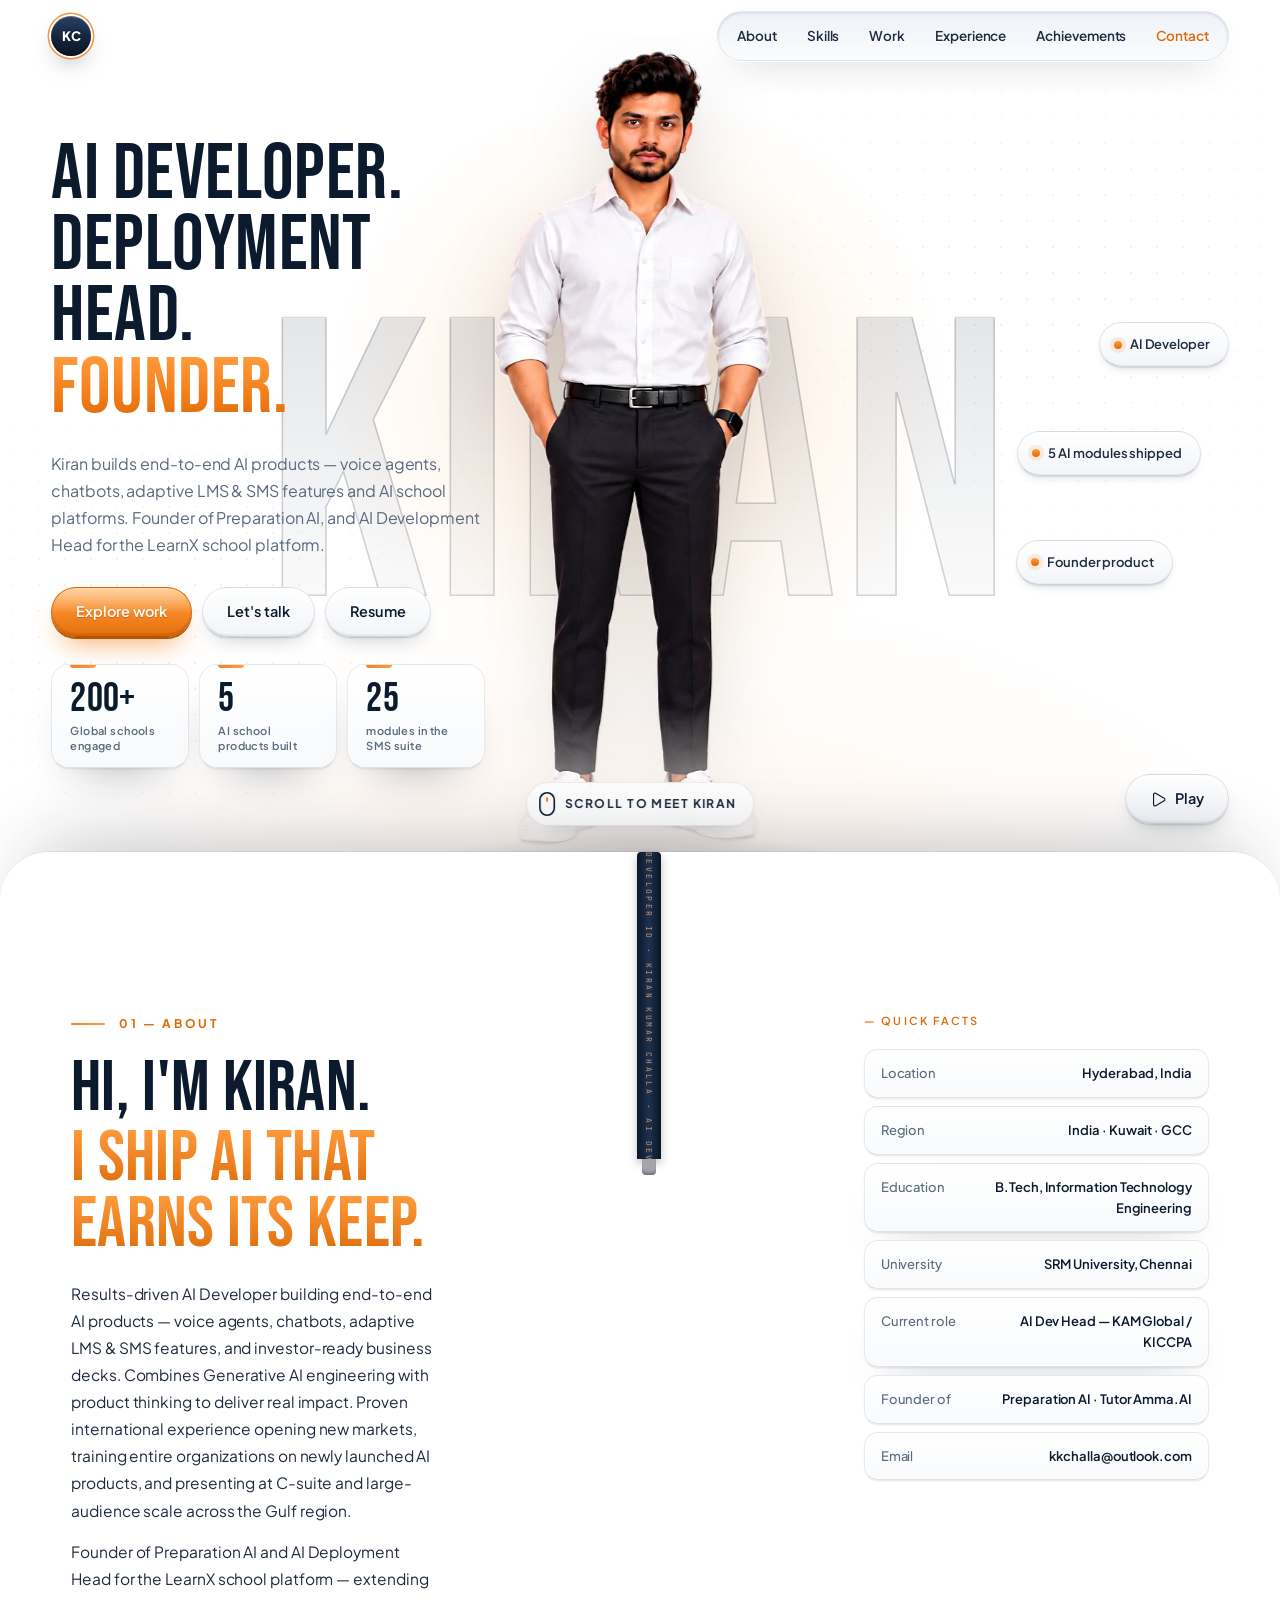
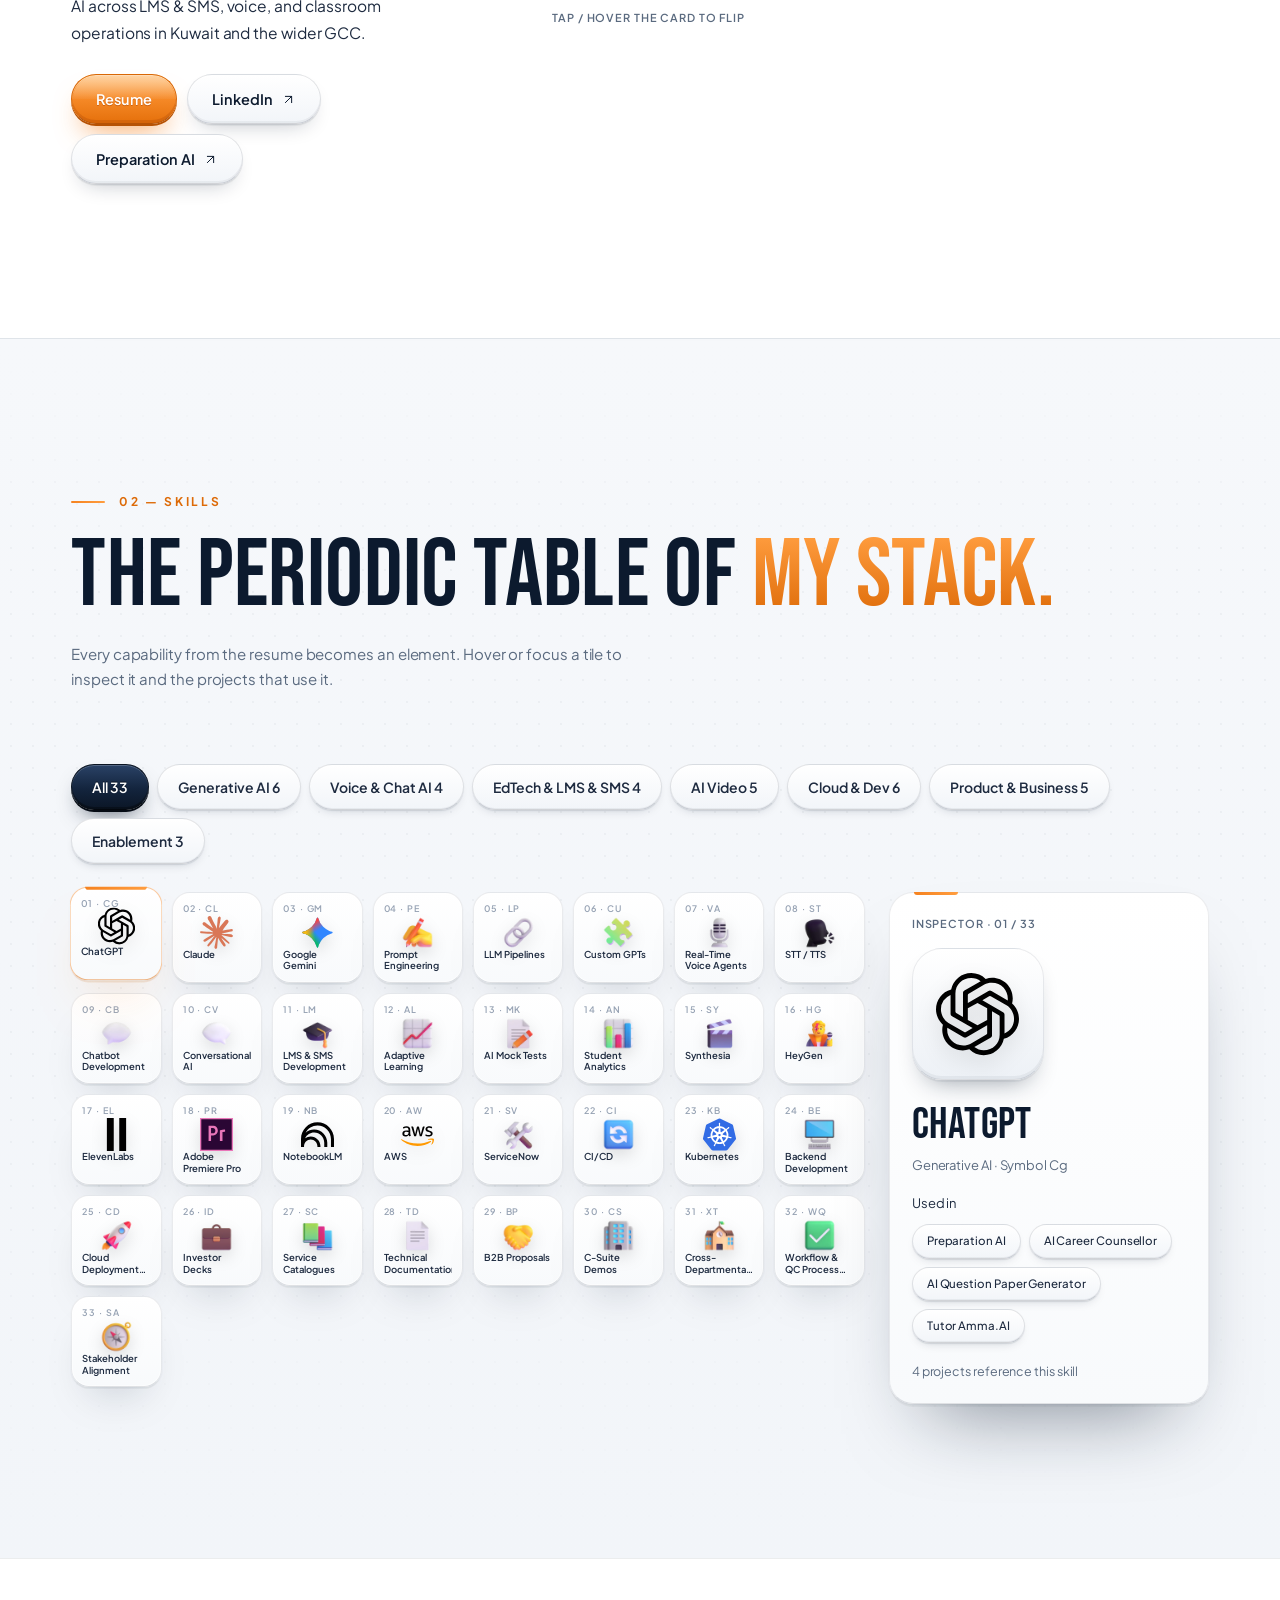
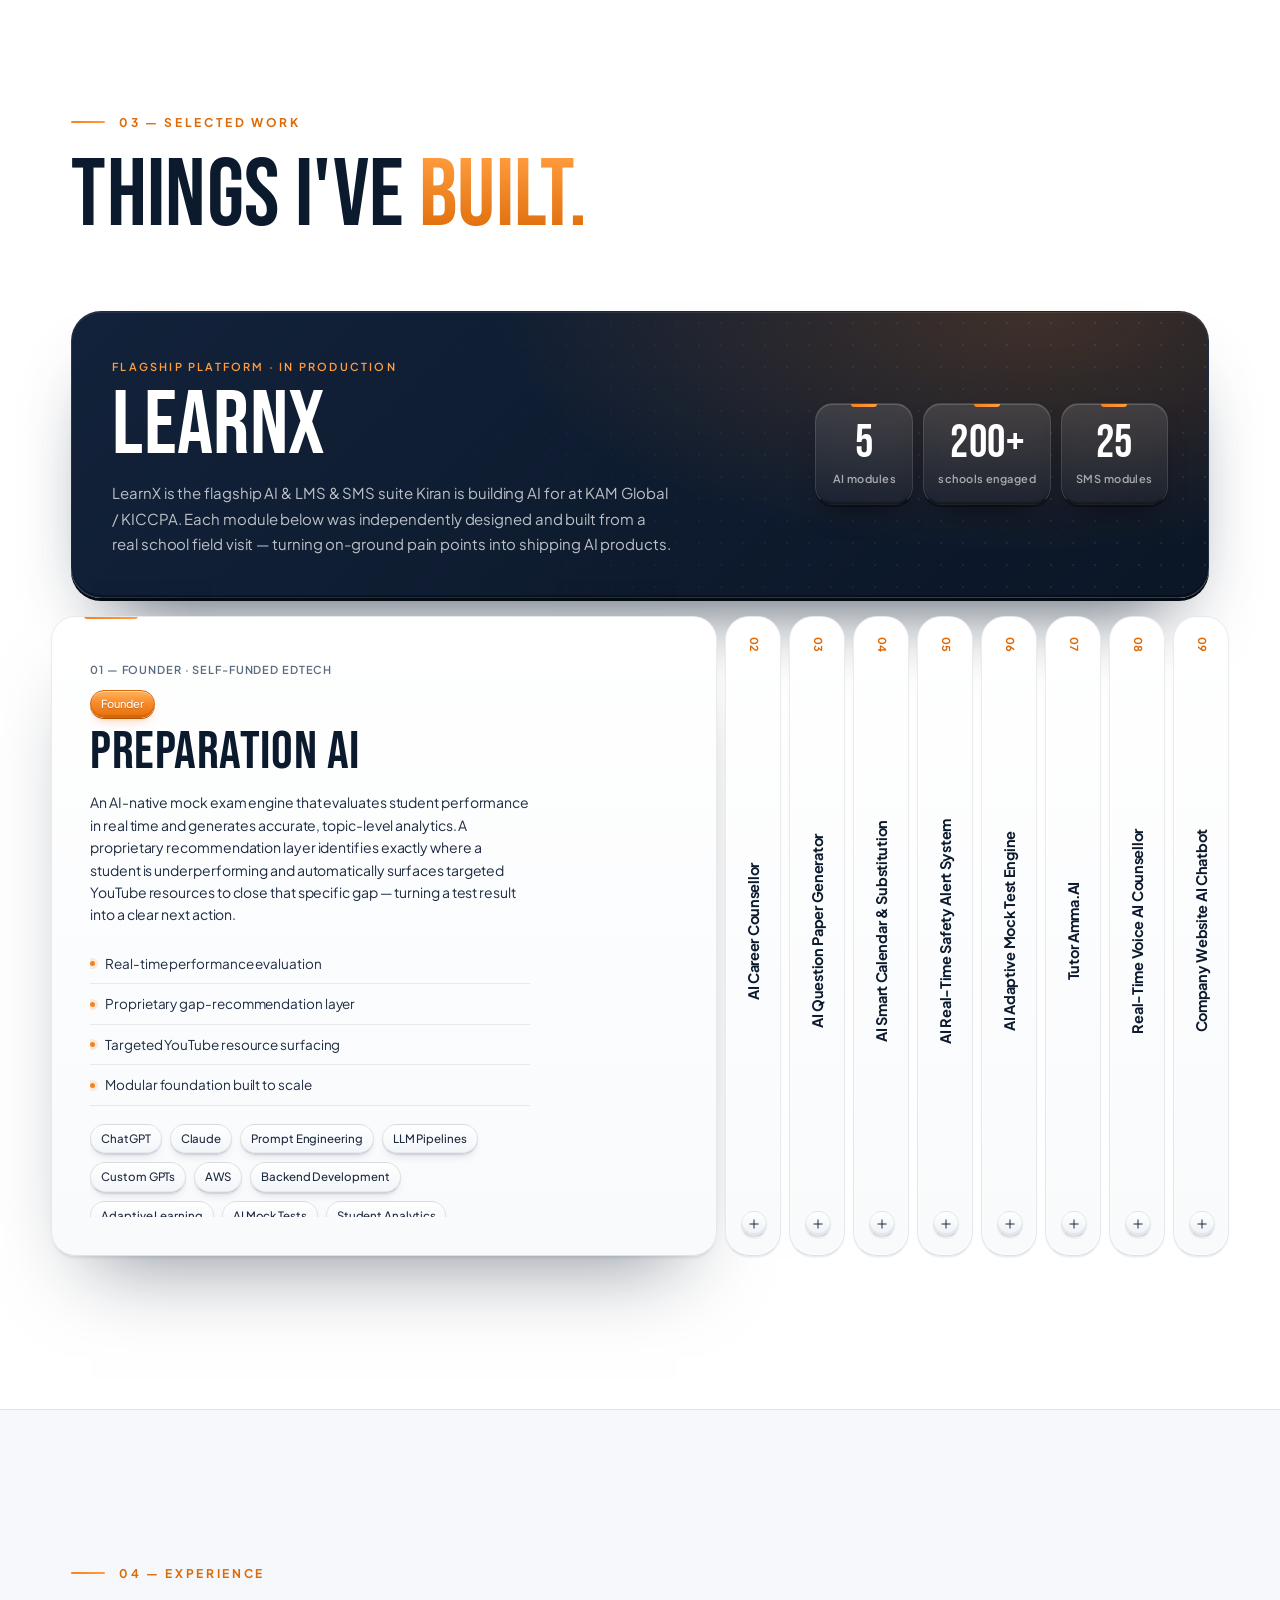
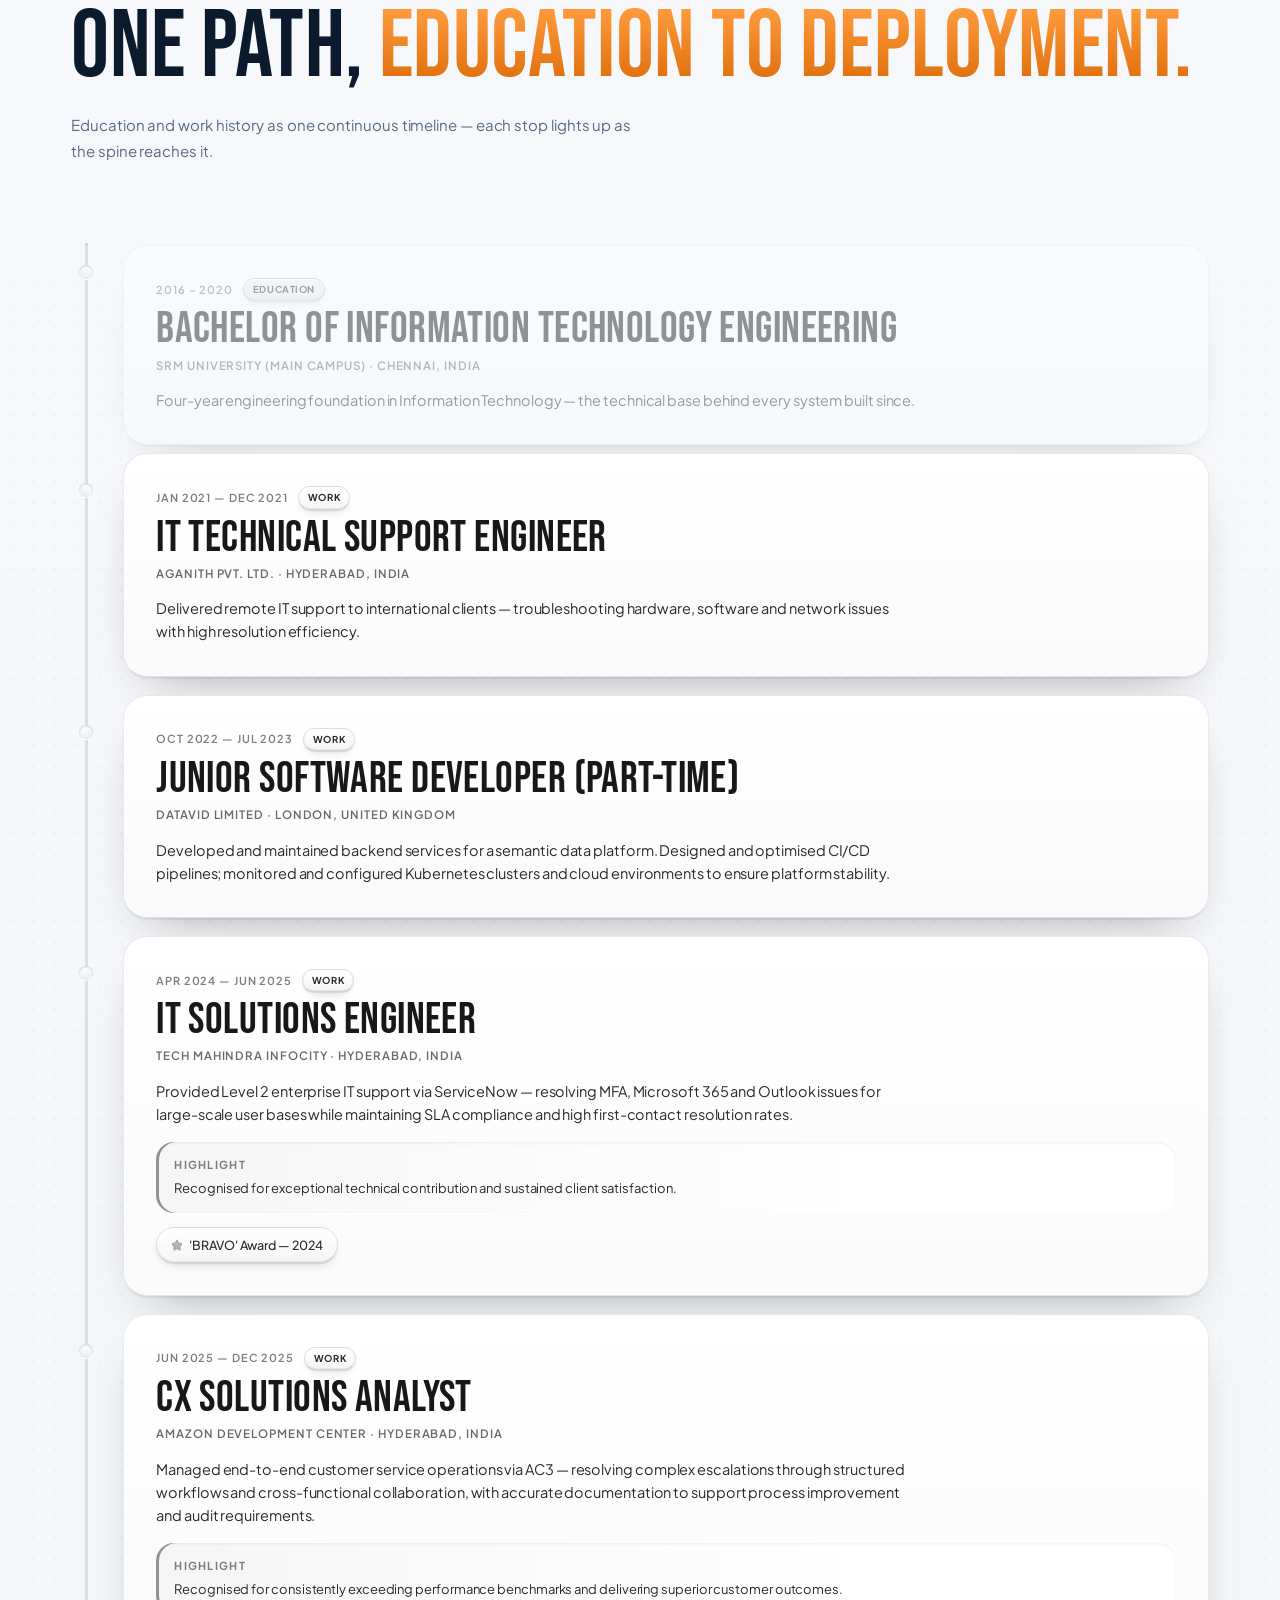
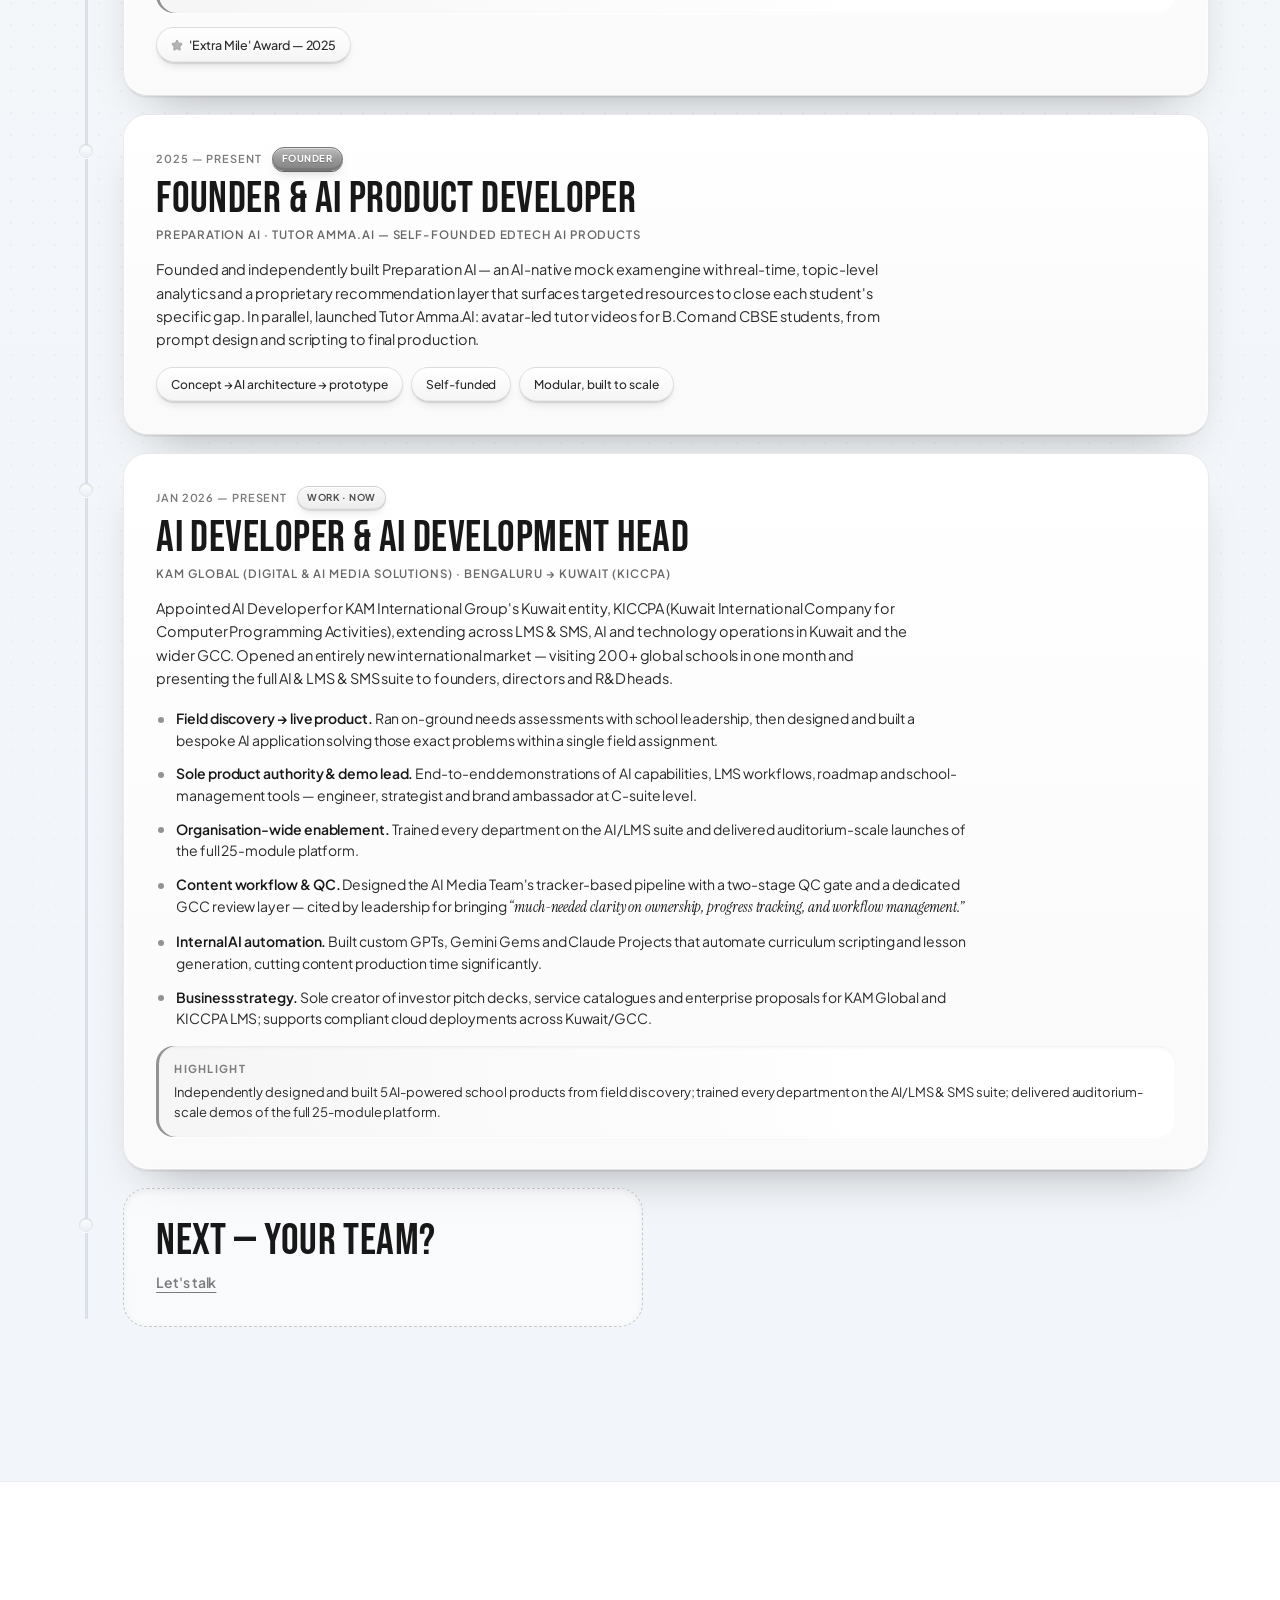
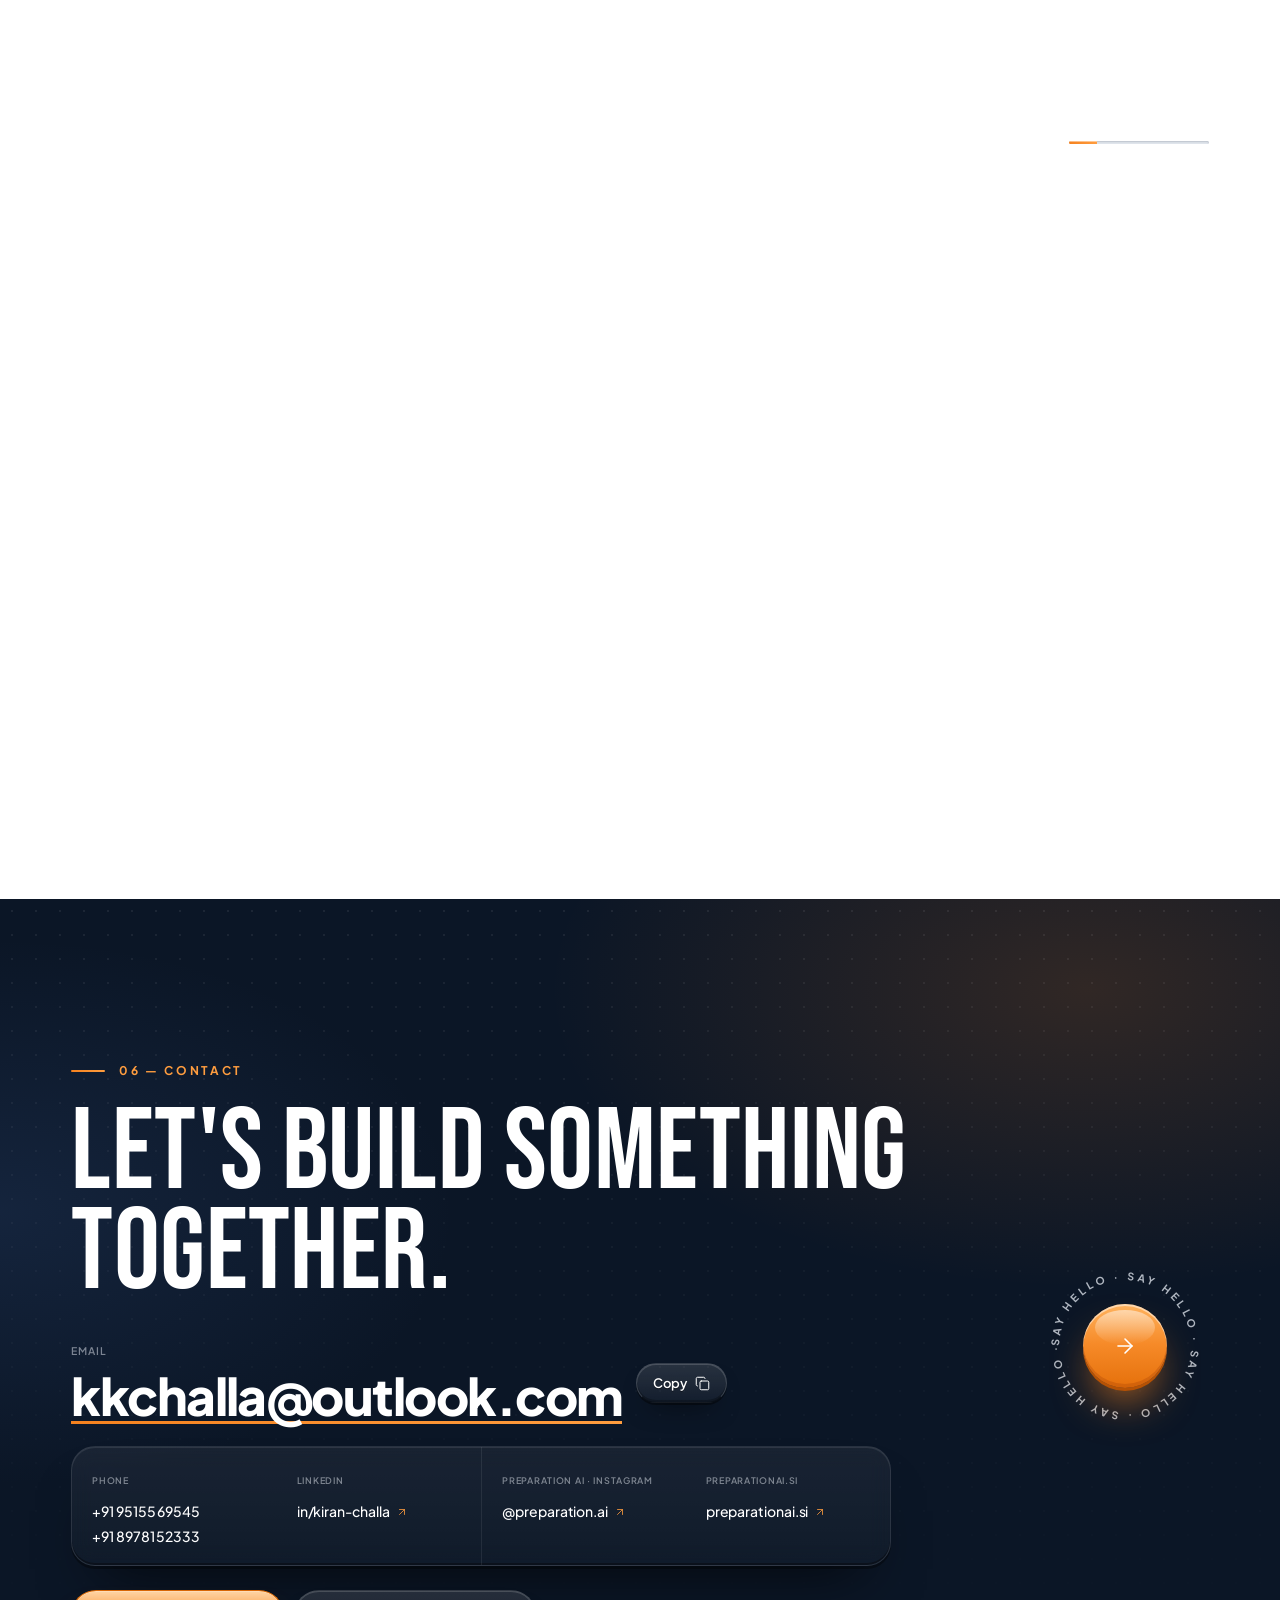
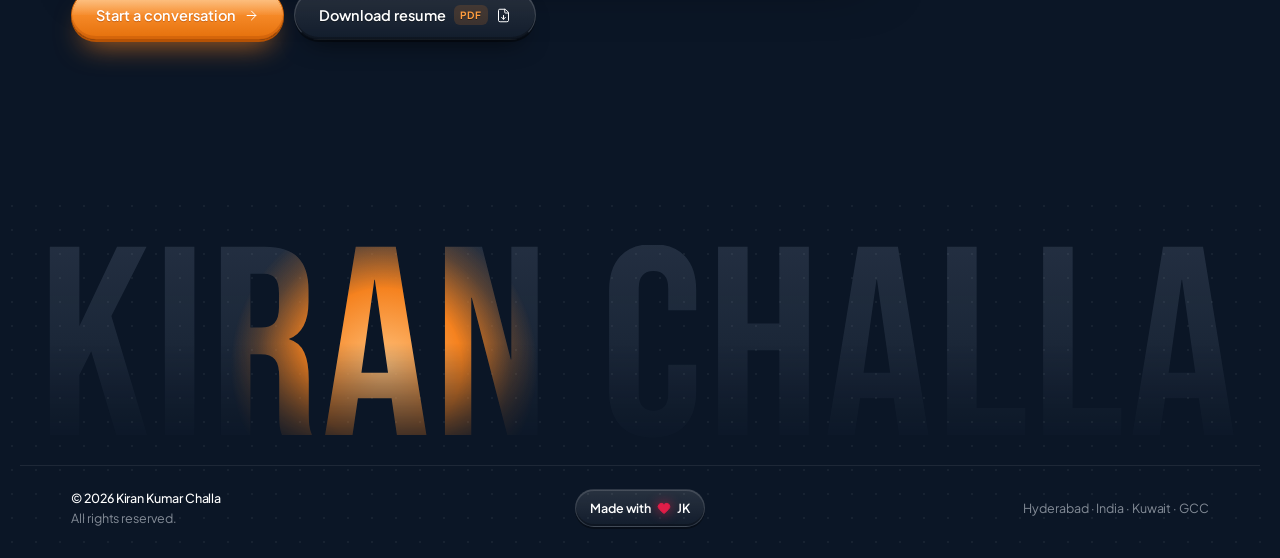
==== html/index.html @ e24cbf90 "Hero polish: headline fit and alignment, spotlight stage, visible wordmark, sharper Kiran - Headline" ====
<!doctype html>
<html lang="en">
<head>
  <meta charset="utf-8">
  <meta name="viewport" content="width=device-width, initial-scale=1, viewport-fit=cover">
  <title>Kiran Kumar Challa — AI Developer · Deployment Head · Founder</title>
  <meta name="description" content="Kiran Kumar Challa builds end-to-end AI products — voice agents, chatbots, adaptive LMS & SMS features and AI school platforms. Founder of Preparation AI and AI Development Head for the LearnX school platform.">
  <meta name="author" content="Kiran Kumar Challa">
  <meta name="theme-color" content="#ffffff">
  <meta name="color-scheme" content="light">

  <meta property="og:type" content="website">
  <meta property="og:site_name" content="Kiran Kumar Challa">
  <meta property="og:title" content="Kiran Kumar Challa — AI Developer · Deployment Head · Founder">
  <meta property="og:description" content="End-to-end AI products for education — LearnX, Preparation AI, Tutor Amma.AI and real-time voice AI.">
  <meta property="og:image" content="assets/img/og-image.jpg">
  <meta property="og:image:width" content="1200">
  <meta property="og:image:height" content="630">
  <meta name="twitter:card" content="summary_large_image">
  <meta name="twitter:title" content="Kiran Kumar Challa — AI Developer · Deployment Head · Founder">
  <meta name="twitter:description" content="End-to-end AI products for education — LearnX, Preparation AI, Tutor Amma.AI and real-time voice AI.">
  <meta name="twitter:image" content="assets/img/og-image.jpg">

  <link rel="icon" href="favicon.svg" type="image/svg+xml">
  <link rel="icon" href="assets/img/icon-192.png" type="image/png" sizes="192x192">
  <link rel="apple-touch-icon" href="assets/img/apple-touch-icon.png">
  <link rel="manifest" href="site.webmanifest">

  <link rel="preconnect" href="https://fonts.googleapis.com">
  <link rel="preconnect" href="https://fonts.gstatic.com" crossorigin>
  <link href="https://fonts.googleapis.com/css2?family=Bebas+Neue&family=Instrument+Serif:ital@0;1&family=Plus+Jakarta+Sans:wght@400;500;600;700;800&family=JetBrains+Mono:wght@400;500&display=swap" rel="stylesheet">
  <link rel="preload" as="image" href="assets/img/intro-start.webp" type="image/webp">
  <link rel="stylesheet" href="assets/css/styles.css?v=877214e526">
  <script>document.documentElement.classList.add("js");setTimeout(function(){if(!window.__kc)document.documentElement.classList.remove("js")},2500)</script>

  <script type="application/ld+json">
  {
    "@context": "https://schema.org",
    "@type": "Person",
    "name": "Kiran Kumar Challa",
    "jobTitle": "AI Developer & AI Development Head",
    "worksFor": { "@type": "Organization", "name": "KAM Global (Digital & AI Media Solutions) / KICCPA" },
    "alumniOf": { "@type": "CollegeOrUniversity", "name": "SRM University, Chennai" },
    "address": { "@type": "PostalAddress", "addressLocality": "Hyderabad", "addressCountry": "IN" },
    "email": "mailto:kkchalla@outlook.com",
    "telephone": "+91 95155 69545",
    "image": "assets/img/kiran-portrait.png",
    "sameAs": [
      "https://www.linkedin.com/in/kiran-challa",
      "https://www.instagram.com/preparation.ai",
      "https://preparationai.si"
    ],
    "knowsAbout": ["Generative AI", "Voice AI", "Conversational AI", "LMS & SMS", "EdTech", "Prompt Engineering", "LLM Pipelines"]
  }
  </script>
</head>
<body>
  <svg xmlns="http://www.w3.org/2000/svg" aria-hidden="true" style="position:absolute;width:0;height:0;overflow:hidden"><!-- Icons: Lucide (ISC License) -->
<symbol id="i-message-square-text" viewBox="0 0 24 24"><path d="M22 17a2 2 0 0 1-2 2H6.828a2 2 0 0 0-1.414.586l-2.202 2.202A.71.71 0 0 1 2 21.286V5a2 2 0 0 1 2-2h16a2 2 0 0 1 2 2z" /><path d="M7 11h10" /><path d="M7 15h6" /><path d="M7 7h8" /></symbol>
<symbol id="i-sparkle" viewBox="0 0 24 24"><path d="M11.017 2.814a1 1 0 0 1 1.966 0l1.051 5.558a2 2 0 0 0 1.594 1.594l5.558 1.051a1 1 0 0 1 0 1.966l-5.558 1.051a2 2 0 0 0-1.594 1.594l-1.051 5.558a1 1 0 0 1-1.966 0l-1.051-5.558a2 2 0 0 0-1.594-1.594l-5.558-1.051a1 1 0 0 1 0-1.966l5.558-1.051a2 2 0 0 0 1.594-1.594z" /></symbol>
<symbol id="i-sparkles" viewBox="0 0 24 24"><path d="M11.017 2.814a1 1 0 0 1 1.966 0l1.051 5.558a2 2 0 0 0 1.594 1.594l5.558 1.051a1 1 0 0 1 0 1.966l-5.558 1.051a2 2 0 0 0-1.594 1.594l-1.051 5.558a1 1 0 0 1-1.966 0l-1.051-5.558a2 2 0 0 0-1.594-1.594l-5.558-1.051a1 1 0 0 1 0-1.966l5.558-1.051a2 2 0 0 0 1.594-1.594z" /><path d="M20 2v4" /><path d="M22 4h-4" /><circle cx="4" cy="20" r="2" /></symbol>
<symbol id="i-square-terminal" viewBox="0 0 24 24"><path d="m7 11 2-2-2-2" /><path d="M11 13h4" /><rect width="18" height="18" x="3" y="3" rx="2" ry="2" /></symbol>
<symbol id="i-workflow" viewBox="0 0 24 24"><rect width="8" height="8" x="3" y="3" rx="2" /><path d="M7 11v4a2 2 0 0 0 2 2h4" /><rect width="8" height="8" x="13" y="13" rx="2" /></symbol>
<symbol id="i-bot" viewBox="0 0 24 24"><path d="M12 8V4H8" /><rect width="16" height="12" x="4" y="8" rx="2" /><path d="M2 14h2" /><path d="M20 14h2" /><path d="M15 13v2" /><path d="M9 13v2" /></symbol>
<symbol id="i-audio-lines" viewBox="0 0 24 24"><path d="M2 10v3" /><path d="M6 6v11" /><path d="M10 3v18" /><path d="M14 8v7" /><path d="M18 5v13" /><path d="M22 10v3" /></symbol>
<symbol id="i-audio-waveform" viewBox="0 0 24 24"><path d="M2 13a2 2 0 0 0 2-2V7a2 2 0 0 1 4 0v13a2 2 0 0 0 4 0V4a2 2 0 0 1 4 0v13a2 2 0 0 0 4 0v-4a2 2 0 0 1 2-2" /></symbol>
<symbol id="i-message-circle" viewBox="0 0 24 24"><path d="M2.992 16.342a2 2 0 0 1 .094 1.167l-1.065 3.29a1 1 0 0 0 1.236 1.168l3.413-.998a2 2 0 0 1 1.099.092 10 10 0 1 0-4.777-4.719" /></symbol>
<symbol id="i-messages-square" viewBox="0 0 24 24"><path d="M16 10a2 2 0 0 1-2 2H6.828a2 2 0 0 0-1.414.586l-2.202 2.202A.71.71 0 0 1 2 14.286V4a2 2 0 0 1 2-2h10a2 2 0 0 1 2 2z" /><path d="M20 9a2 2 0 0 1 2 2v10.286a.71.71 0 0 1-1.212.502l-2.202-2.202A2 2 0 0 0 17.172 19H10a2 2 0 0 1-2-2v-1" /></symbol>
<symbol id="i-graduation-cap" viewBox="0 0 24 24"><path d="M21.42 10.922a1 1 0 0 0-.019-1.838L12.83 5.18a2 2 0 0 0-1.66 0L2.6 9.08a1 1 0 0 0 0 1.832l8.57 3.908a2 2 0 0 0 1.66 0z" /><path d="M22 10v6" /><path d="M6 12.5V16a6 3 0 0 0 12 0v-3.5" /></symbol>
<symbol id="i-trending-up" viewBox="0 0 24 24"><path d="M16 7h6v6" /><path d="m22 7-8.5 8.5-5-5L2 17" /></symbol>
<symbol id="i-clipboard-check" viewBox="0 0 24 24"><rect width="8" height="4" x="8" y="2" rx="1" ry="1" /><path d="M16 4h2a2 2 0 0 1 2 2v14a2 2 0 0 1-2 2H6a2 2 0 0 1-2-2V6a2 2 0 0 1 2-2h2" /><path d="m9 14 2 2 4-4" /></symbol>
<symbol id="i-chart-column" viewBox="0 0 24 24"><path d="M3 3v16a2 2 0 0 0 2 2h16" /><path d="M18 17V9" /><path d="M13 17V5" /><path d="M8 17v-3" /></symbol>
<symbol id="i-clapperboard" viewBox="0 0 24 24"><path d="m12.296 3.464 3.02 3.956" /><path d="M20.2 6 3 11l-.9-2.4c-.3-1.1.3-2.2 1.3-2.5l13.5-4c1.1-.3 2.2.3 2.5 1.3z" /><path d="M3 11h18v8a2 2 0 0 1-2 2H5a2 2 0 0 1-2-2z" /><path d="m6.18 5.276 3.1 3.899" /></symbol>
<symbol id="i-user-round" viewBox="0 0 24 24"><circle cx="12" cy="8" r="5" /><path d="M20 21a8 8 0 0 0-16 0" /></symbol>
<symbol id="i-mic" viewBox="0 0 24 24"><path d="M12 19v3" /><path d="M19 10v2a7 7 0 0 1-14 0v-2" /><rect x="9" y="2" width="6" height="13" rx="3" /></symbol>
<symbol id="i-film" viewBox="0 0 24 24"><rect width="18" height="18" x="3" y="3" rx="2" /><path d="M7 3v18" /><path d="M3 7.5h4" /><path d="M3 12h18" /><path d="M3 16.5h4" /><path d="M17 3v18" /><path d="M17 7.5h4" /><path d="M17 16.5h4" /></symbol>
<symbol id="i-notebook-pen" viewBox="0 0 24 24"><path d="M13.4 2H6a2 2 0 0 0-2 2v16a2 2 0 0 0 2 2h12a2 2 0 0 0 2-2v-7.4" /><path d="M2 6h4" /><path d="M2 10h4" /><path d="M2 14h4" /><path d="M2 18h4" /><path d="M21.378 5.626a1 1 0 1 0-3.004-3.004l-5.01 5.012a2 2 0 0 0-.506.854l-.837 2.87a.5.5 0 0 0 .62.62l2.87-.837a2 2 0 0 0 .854-.506z" /></symbol>
<symbol id="i-cloud" viewBox="0 0 24 24"><path d="M17.5 19H9a7 7 0 1 1 6.71-9h1.79a4.5 4.5 0 1 1 0 9Z" /></symbol>
<symbol id="i-wrench" viewBox="0 0 24 24"><path d="M14.7 6.3a1 1 0 0 0 0 1.4l1.6 1.6a1 1 0 0 0 1.4 0l3.106-3.105c.32-.322.863-.22.983.218a6 6 0 0 1-8.259 7.057l-7.91 7.91a1 1 0 0 1-2.999-3l7.91-7.91a6 6 0 0 1 7.057-8.259c.438.12.54.662.219.984z" /></symbol>
<symbol id="i-refresh-cw" viewBox="0 0 24 24"><path d="M3 12a9 9 0 0 1 9-9 9.75 9.75 0 0 1 6.74 2.74L21 8" /><path d="M21 3v5h-5" /><path d="M21 12a9 9 0 0 1-9 9 9.75 9.75 0 0 1-6.74-2.74L3 16" /><path d="M8 16H3v5" /></symbol>
<symbol id="i-ship-wheel" viewBox="0 0 24 24"><circle cx="12" cy="12" r="8" /><path d="M12 2v7.5" /><path d="m19 5-5.23 5.23" /><path d="M22 12h-7.5" /><path d="m19 19-5.23-5.23" /><path d="M12 14.5V22" /><path d="M10.23 13.77 5 19" /><path d="M9.5 12H2" /><path d="M10.23 10.23 5 5" /><circle cx="12" cy="12" r="2.5" /></symbol>
<symbol id="i-server" viewBox="0 0 24 24"><rect width="20" height="8" x="2" y="2" rx="2" ry="2" /><rect width="20" height="8" x="2" y="14" rx="2" ry="2" /><line x1="6" x2="6.01" y1="6" y2="6" /><line x1="6" x2="6.01" y1="18" y2="18" /></symbol>
<symbol id="i-rocket" viewBox="0 0 24 24"><path d="M12 15v5s3.03-.55 4-2c1.08-1.62 0-5 0-5" /><path d="M4.5 16.5c-1.5 1.26-2 5-2 5s3.74-.5 5-2c.71-.84.7-2.13-.09-2.91a2.18 2.18 0 0 0-2.91-.09" /><path d="M9 12a22 22 0 0 1 2-3.95A12.88 12.88 0 0 1 22 2c0 2.72-.78 7.5-6 11a22.4 22.4 0 0 1-4 2z" /><path d="M9 12H4s.55-3.03 2-4c1.62-1.08 5 .05 5 .05" /></symbol>
<symbol id="i-presentation" viewBox="0 0 24 24"><path d="M2 3h20" /><path d="M21 3v11a2 2 0 0 1-2 2H5a2 2 0 0 1-2-2V3" /><path d="m7 21 5-5 5 5" /></symbol>
<symbol id="i-library" viewBox="0 0 24 24"><path d="m16 6 4 14" /><path d="M12 6v14" /><path d="M8 8v12" /><path d="M4 4v16" /></symbol>
<symbol id="i-file-text" viewBox="0 0 24 24"><path d="M6 22a2 2 0 0 1-2-2V4a2 2 0 0 1 2-2h8a2.4 2.4 0 0 1 1.704.706l3.588 3.588A2.4 2.4 0 0 1 20 8v12a2 2 0 0 1-2 2z" /><path d="M14 2v5a1 1 0 0 0 1 1h5" /><path d="M10 9H8" /><path d="M16 13H8" /><path d="M16 17H8" /></symbol>
<symbol id="i-handshake" viewBox="0 0 24 24"><path d="m11 17 2 2a1 1 0 1 0 3-3" /><path d="m14 14 2.5 2.5a1 1 0 1 0 3-3l-3.88-3.88a3 3 0 0 0-4.24 0l-.88.88a1 1 0 1 1-3-3l2.81-2.81a5.79 5.79 0 0 1 7.06-.87l.47.28a2 2 0 0 0 1.42.25L21 4" /><path d="m21 3 1 11h-2" /><path d="M3 3 2 14l6.5 6.5a1 1 0 1 0 3-3" /><path d="M3 4h8" /></symbol>
<symbol id="i-building-2" viewBox="0 0 24 24"><path d="M10 12h4" /><path d="M10 8h4" /><path d="M14 21v-3a2 2 0 0 0-4 0v3" /><path d="M6 10H4a2 2 0 0 0-2 2v7a2 2 0 0 0 2 2h16a2 2 0 0 0 2-2V9a2 2 0 0 0-2-2h-2" /><path d="M6 21V5a2 2 0 0 1 2-2h8a2 2 0 0 1 2 2v16" /></symbol>
<symbol id="i-users" viewBox="0 0 24 24"><path d="M16 21v-2a4 4 0 0 0-4-4H6a4 4 0 0 0-4 4v2" /><path d="M16 3.128a4 4 0 0 1 0 7.744" /><path d="M22 21v-2a4 4 0 0 0-3-3.87" /><circle cx="9" cy="7" r="4" /></symbol>
<symbol id="i-list-checks" viewBox="0 0 24 24"><path d="M13 5h8" /><path d="M13 12h8" /><path d="M13 19h8" /><path d="m3 17 2 2 4-4" /><path d="m3 7 2 2 4-4" /></symbol>
<symbol id="i-compass" viewBox="0 0 24 24"><circle cx="12" cy="12" r="10" /><path d="m16.24 7.76-1.804 5.411a2 2 0 0 1-1.265 1.265L7.76 16.24l1.804-5.411a2 2 0 0 1 1.265-1.265z" /></symbol>
<symbol id="i-arrow-up-right" viewBox="0 0 24 24"><path d="M7 7h10v10" /><path d="M7 17 17 7" /></symbol>
<symbol id="i-arrow-right" viewBox="0 0 24 24"><path d="M5 12h14" /><path d="m12 5 7 7-7 7" /></symbol>
<symbol id="i-copy" viewBox="0 0 24 24"><rect width="14" height="14" x="8" y="8" rx="2" ry="2" /><path d="M4 16c-1.1 0-2-.9-2-2V4c0-1.1.9-2 2-2h10c1.1 0 2 .9 2 2" /></symbol>
<symbol id="i-check" viewBox="0 0 24 24"><path d="M20 6 9 17l-5-5" /></symbol>
<symbol id="i-volume-2" viewBox="0 0 24 24"><path d="M11 4.702a.705.705 0 0 0-1.203-.498L6.413 7.587A1.4 1.4 0 0 1 5.416 8H3a1 1 0 0 0-1 1v6a1 1 0 0 0 1 1h2.416a1.4 1.4 0 0 1 .997.413l3.383 3.384A.705.705 0 0 0 11 19.298z" /><path d="M16 9a5 5 0 0 1 0 6" /><path d="M19.364 18.364a9 9 0 0 0 0-12.728" /></symbol>
<symbol id="i-volume-x" viewBox="0 0 24 24"><path d="M11 4.702a.7.7 0 0 0-1.203-.498L6.413 7.587A1.4 1.4 0 0 1 5.416 8H3a1 1 0 0 0-1 1v6a1 1 0 0 0 1 1h2.416a1.4 1.4 0 0 1 .997.413l3.383 3.384A.7.7 0 0 0 11 19.298z" /><path d="m16.5 14.5 5-5" /><path d="m16.5 9.5 5 5" /></symbol>
<symbol id="i-rotate-ccw" viewBox="0 0 24 24"><path d="M3 12a9 9 0 1 0 9-9 9.75 9.75 0 0 0-6.74 2.74L3 8" /><path d="M3 3v5h5" /></symbol>
<symbol id="i-plus" viewBox="0 0 24 24"><path d="M5 12h14" /><path d="M12 5v14" /></symbol>
<symbol id="i-star" viewBox="0 0 24 24"><path d="M11.525 2.295a.53.53 0 0 1 .95 0l2.31 4.679a2.123 2.123 0 0 0 1.595 1.16l5.166.756a.53.53 0 0 1 .294.904l-3.736 3.638a2.123 2.123 0 0 0-.611 1.878l.882 5.14a.53.53 0 0 1-.771.56l-4.618-2.428a2.122 2.122 0 0 0-1.973 0L6.396 21.01a.53.53 0 0 1-.77-.56l.881-5.139a2.122 2.122 0 0 0-.611-1.879L2.16 9.795a.53.53 0 0 1 .294-.906l5.165-.755a2.122 2.122 0 0 0 1.597-1.16z" /></symbol>
<symbol id="i-phone" viewBox="0 0 24 24"><path d="M13.832 16.568a1 1 0 0 0 1.213-.303l.355-.465A2 2 0 0 1 17 15h3a2 2 0 0 1 2 2v3a2 2 0 0 1-2 2A18 18 0 0 1 2 4a2 2 0 0 1 2-2h3a2 2 0 0 1 2 2v3a2 2 0 0 1-.8 1.6l-.468.351a1 1 0 0 0-.292 1.233 14 14 0 0 0 6.392 6.384" /></symbol>
<symbol id="i-mail" viewBox="0 0 24 24"><path d="m22 7-8.991 5.727a2 2 0 0 1-2.009 0L2 7" /><rect x="2" y="4" width="20" height="16" rx="2" /></symbol>
<symbol id="i-globe" viewBox="0 0 24 24"><circle cx="12" cy="12" r="10" /><path d="M12 2a14.5 14.5 0 0 0 0 20 14.5 14.5 0 0 0 0-20" /><path d="M2 12h20" /></symbol>
<symbol id="i-map-pin" viewBox="0 0 24 24"><path d="M20 10c0 4.993-5.539 10.193-7.399 11.799a1 1 0 0 1-1.202 0C9.539 20.193 4 14.993 4 10a8 8 0 0 1 16 0" /><circle cx="12" cy="10" r="3" /></symbol>
<symbol id="i-heart" viewBox="0 0 24 24"><path d="M2 9.5a5.5 5.5 0 0 1 9.591-3.676.56.56 0 0 0 .818 0A5.49 5.49 0 0 1 22 9.5c0 2.29-1.5 4-3 5.5l-5.492 5.313a2 2 0 0 1-3 .019L5 15c-1.5-1.5-3-3.2-3-5.5" /></symbol>
<symbol id="i-file-down" viewBox="0 0 24 24"><path d="M6 22a2 2 0 0 1-2-2V4a2 2 0 0 1 2-2h8a2.4 2.4 0 0 1 1.704.706l3.588 3.588A2.4 2.4 0 0 1 20 8v12a2 2 0 0 1-2 2z" /><path d="M14 2v5a1 1 0 0 0 1 1h5" /><path d="M12 18v-6" /><path d="m9 15 3 3 3-3" /></symbol>
<symbol id="i-school" viewBox="0 0 24 24"><path d="M14 21v-3a2 2 0 0 0-4 0v3" /><path d="M18 4.933V21" /><path d="m4 6 7.106-3.79a2 2 0 0 1 1.788 0L20 6" /><path d="m6 11-3.52 2.147a1 1 0 0 0-.48.854V19a2 2 0 0 0 2 2h16a2 2 0 0 0 2-2v-5a1 1 0 0 0-.48-.853L18 11" /><path d="M6 4.933V21" /><circle cx="12" cy="9" r="2" /></symbol>
<symbol id="i-puzzle" viewBox="0 0 24 24"><path d="M15.39 4.39a1 1 0 0 0 1.68-.474 2.5 2.5 0 1 1 3.014 3.015 1 1 0 0 0-.474 1.68l1.683 1.682a2.414 2.414 0 0 1 0 3.414L19.61 15.39a1 1 0 0 1-1.68-.474 2.5 2.5 0 1 0-3.014 3.015 1 1 0 0 1 .474 1.68l-1.683 1.682a2.414 2.414 0 0 1-3.414 0L8.61 19.61a1 1 0 0 0-1.68.474 2.5 2.5 0 1 1-3.014-3.015 1 1 0 0 0 .474-1.68l-1.683-1.682a2.414 2.414 0 0 1 0-3.414L4.39 8.61a1 1 0 0 1 1.68.474 2.5 2.5 0 1 0 3.014-3.015 1 1 0 0 1-.474-1.68l1.683-1.682a2.414 2.414 0 0 1 3.414 0z" /></symbol>
<symbol id="i-cpu" viewBox="0 0 24 24"><path d="M12 20v2" /><path d="M12 2v2" /><path d="M17 20v2" /><path d="M17 2v2" /><path d="M2 12h2" /><path d="M2 17h2" /><path d="M2 7h2" /><path d="M20 12h2" /><path d="M20 17h2" /><path d="M20 7h2" /><path d="M7 20v2" /><path d="M7 2v2" /><rect x="4" y="4" width="16" height="16" rx="2" /><rect x="8" y="8" width="8" height="8" rx="1" /></symbol>
<symbol id="i-book-open" viewBox="0 0 24 24"><path d="M12 5v16" /><path d="M20.001 19A2 2 0 0022 17V5a2 2 0 00-1.999-2L16 3.002A5 5 0 0012 5a5 5 0 00-4-2H4a2 2 0 00-2 2v12a2 2 0 001.999 2H8a5 5 0 014 2 5 5 0 014-2z" /></symbol>
<symbol id="i-trophy" viewBox="0 0 24 24"><path d="M10 14.66V17a1 1 0 0 1-1 1 2 2 0 0 0-2 2v2" /><path d="M14 14.66V17a1 1 0 0 0 1 1 2 2 0 0 1 2 2v2" /><path d="M17.916 10H19.5A2.5 2.5 0 0 0 22 7.5V5a1 1 0 0 0-1-1h-3" /><path d="M4 22h16" /><path d="M6 9a6 6 0 0 0 12 0V3a1 1 0 0 0-1-1H7a1 1 0 0 0-1 1z" /><path d="M6.084 10H4.5A2.5 2.5 0 0 1 2 7.5V5a1 1 0 0 1 1-1h3" /></symbol>
<symbol id="i-x" viewBox="0 0 24 24"><path d="M18 6 6 18" /><path d="m6 6 12 12" /></symbol>
<symbol id="i-menu" viewBox="0 0 24 24"><path d="M4 5h16" /><path d="M4 12h16" /><path d="M4 19h16" /></symbol>
<symbol id="i-play" viewBox="0 0 24 24"><path d="M5 5a2 2 0 0 1 3.008-1.728l11.997 6.998a2 2 0 0 1 .003 3.458l-12 7A2 2 0 0 1 5 19z" /></symbol>
<symbol id="i-pause" viewBox="0 0 24 24"><rect x="14" y="3" width="5" height="18" rx="1" /><rect x="5" y="3" width="5" height="18" rx="1" /></symbol>
<symbol id="i-mouse" viewBox="0 0 24 24"><rect x="5" y="2" width="14" height="20" rx="7" /><path d="M12 6v4" /></symbol>
</svg>
  <a class="skip-link" href="#main">Skip to content</a>
  <div class="ambient" aria-hidden="true"><span></span><span></span><span></span></div>
  <div class="grain" aria-hidden="true"></div>
  <div class="progress" aria-hidden="true"></div>
  <div class="preloader" id="preloader" aria-hidden="true">
    <div class="pl-inner">
      <div class="pl-mark">
        <svg viewBox="0 0 120 120"><circle class="pl-track" cx="60" cy="60" r="54"/><circle class="pl-ring" cx="60" cy="60" r="54"/></svg>
        <span>KC</span>
      </div>
      <div class="pl-name">Kiran Kumar Challa</div>
      <div class="pl-role">AI Developer · Deployment Head · Founder</div>
    </div>
  </div>

  <!-- ============ NAV ============ -->
  <header class="nav" id="nav">
    <a class="brand" href="#top" aria-label="Kiran Kumar Challa — back to top">KC</a>
    <button class="nav-toggle" type="button" aria-label="Open menu" aria-expanded="false" aria-controls="nav-links">
      <svg class="icon"><use href="#i-menu"/></svg>
    </button>
    <nav class="nav-links" id="nav-links" aria-label="Primary">
      <span class="nav-pill" aria-hidden="true"></span>
      <a href="#about">About</a>
      <a href="#skills">Skills</a>
      <a href="#work">Work</a>
      <a href="#experience">Experience</a>
      <a href="#achievements">Achievements</a>
      <a href="#contact">Contact</a>
    </nav>
  </header>

  <main id="main">
    <!-- ============ HERO ============ -->
    <!-- Intro plays on arrival: the copy fades away while Kiran walks forward and talks
         (background removed in real time), then the copy returns. -->
    <div class="hero-pin" id="hero-pin">
      <section class="hero" id="top" aria-label="Introduction">
        <div class="hero-word" aria-hidden="true">KIRAN</div>

        <div class="hero-stage" id="hero-stage">
          <picture class="hero-still hero-still--start">
            <source srcset="assets/img/intro-start.webp" type="image/webp">
            <img src="assets/img/intro-start.png" width="768" height="1168" alt="Kiran Kumar Challa standing, in a white shirt and dark trousers" fetchpriority="high">
          </picture>
          <picture class="hero-still hero-still--end" aria-hidden="true">
            <source srcset="assets/img/kiran-portrait.webp" type="image/webp">
            <img src="assets/img/kiran-portrait.png" width="768" height="1168" alt="" loading="lazy">
          </picture>
          <canvas class="hero-canvas" id="hero-canvas" width="768" height="1168" aria-hidden="true"></canvas>
          <video class="hero-video" id="intro-video" playsinline muted preload="auto" aria-label="Video introduction from Kiran Kumar Challa"></video>
        </div>

        <div class="container hero-grid">
          <div class="hero-copy">
            <h1 class="hero-title split" data-reveal>
              <span>AI Developer.</span>
              <span>Deployment</span>
              <span>Head.</span>
              <span>Founder.</span>
            </h1>
            <p class="hero-text" data-reveal style="--d:.35s">Kiran builds end-to-end AI products — voice agents, chatbots, adaptive LMS &amp; SMS features and AI school platforms. Founder of Preparation AI, and AI Development Head for the LearnX school platform.</p>
            <div class="hero-cta" data-reveal style="--d:.45s">
              <a class="btn btn--dark" href="#work">Explore work</a>
              <a class="btn" href="#contact">Let's talk</a>
              <a class="btn" href="assets/docs/Kiran-Kumar-Challa-Resume.pdf" target="_blank" rel="noopener">Resume</a>
            </div>
            <div class="stats" data-reveal style="--d:.55s">
              <div class="stat"><strong data-count="200" data-suffix="+">200+</strong><span>Global schools engaged</span></div>
              <div class="stat"><strong data-count="5">5</strong><span>AI school products built</span></div>
              <div class="stat"><strong data-count="25">25</strong><span>modules in the SMS suite</span></div>
            </div>
          </div>

          <ul class="hero-tags" aria-label="Highlights">
            <li class="chip">AI Developer</li>
            <li class="chip">5 AI modules shipped</li>
            <li class="chip">Founder product</li>
          </ul>
        </div>

        <div class="scroll-hint" aria-hidden="true"><span class="mouse"><i></i></span><span>Scroll to meet Kiran</span></div>
        <button class="btn btn--ghost skip" type="button" id="skip-intro">Skip intro <svg class="icon i-right"><use href="#i-arrow-right"/></svg></button>
        <button class="btn sound" type="button" id="sound-btn" aria-controls="intro-video">
          <svg class="icon"><use href="#i-volume-2"/></svg><span>Mute</span><i class="sound-progress" aria-hidden="true"></i>
        </button>
      </section>
    </div>

    <!-- ============ ABOUT ============ -->
    <section class="section" id="about" aria-labelledby="about-title">
      <div class="container about-grid">
        <div class="about-copy">
          <span class="eyebrow" data-reveal>01 — About</span>
          <h2 class="about-title split" id="about-title" data-reveal>Hi, I'm Kiran. <em>I ship AI that earns its keep.</em></h2>
          <p data-reveal>Results-driven AI Developer building end-to-end AI products — voice agents, chatbots, adaptive LMS &amp; SMS features, and investor-ready business decks. Combines Generative AI engineering with product thinking to deliver real impact. Proven international experience opening new markets, training entire organizations on newly launched AI products, and presenting at C-suite and large-audience scale across the Gulf region.</p>
          <p data-reveal>Founder of Preparation AI and AI Deployment Head for the LearnX school platform — extending AI across LMS &amp; SMS, voice, and classroom operations in Kuwait and the wider GCC.</p>
          <div class="about-cta" data-reveal>
            <a class="btn btn--dark" href="assets/docs/Kiran-Kumar-Challa-Resume.pdf" target="_blank" rel="noopener">Resume</a>
            <a class="btn" href="https://www.linkedin.com/in/kiran-challa" target="_blank" rel="noopener">LinkedIn <svg class="icon"><use href="#i-arrow-up-right"/></svg></a>
            <a class="btn" href="https://preparationai.si" target="_blank" rel="noopener">Preparation AI <svg class="icon"><use href="#i-arrow-up-right"/></svg></a>
          </div>
        </div>

        <div class="badge-wrap" data-reveal style="--d:.15s">
          <div class="lanyard" aria-hidden="true"><span>DEVELOPER ID · KIRAN KUMAR CHALLA · AI DEVELOPER · ✓ VERIFIED · DEVELOPER ID · KIRAN KUMAR CHALLA · AI DEVELOPER · ✓ VERIFIED ·</span></div>
          <div class="clip" aria-hidden="true"></div>
          <div class="badge" id="badge" role="button" tabindex="0" aria-label="Developer ID card. Press to flip." aria-pressed="false">
            <div class="badge-inner">
              <!-- Front -->
              <div class="badge-face badge-front">
                <div class="badge-strip" aria-hidden="true"><div class="track"><span>DEVELOPER ID · v1.0 · ✓ VERIFIED · KIRAN KUMAR CHALLA · AI DEVELOPER ·</span><span>DEVELOPER ID · v1.0 · ✓ VERIFIED · KIRAN KUMAR CHALLA · AI DEVELOPER ·</span></div></div>
                <div class="badge-body">
                  <div class="badge-photo">
                    <picture>
                      <source srcset="assets/img/kiran-id.webp" type="image/webp">
                      <img src="assets/img/kiran-id.jpg" width="484" height="564" alt="ID photo of Kiran Kumar Challa" loading="lazy" decoding="async">
                    </picture>
                  </div>
                  <div class="badge-name">Kiran Kumar Challa</div>
                  <div class="badge-role">AI Developer · EdTech &amp; LMS &amp; SMS Specialist</div>
                  <dl class="badge-rows">
                    <div><dt>ID No.</dt><dd class="mono">AI-2020-KCC</dd></div>
                    <div><dt>Dept.</dt><dd>AI &amp; LMS &amp; SMS Engineering</dd></div>
                  </dl>
                  <div class="badge-qr"><svg viewBox="0 0 29 29" shape-rendering="crispEdges" aria-hidden="true"><path d="M0 0h1v1h-1zM1 0h1v1h-1zM2 0h1v1h-1zM3 0h1v1h-1zM4 0h1v1h-1zM5 0h1v1h-1zM6 0h1v1h-1zM9 0h1v1h-1zM14 0h1v1h-1zM15 0h1v1h-1zM17 0h1v1h-1zM18 0h1v1h-1zM19 0h1v1h-1zM22 0h1v1h-1zM23 0h1v1h-1zM24 0h1v1h-1zM25 0h1v1h-1zM26 0h1v1h-1zM27 0h1v1h-1zM28 0h1v1h-1zM0 1h1v1h-1zM6 1h1v1h-1zM9 1h1v1h-1zM10 1h1v1h-1zM11 1h1v1h-1zM15 1h1v1h-1zM16 1h1v1h-1zM18 1h1v1h-1zM20 1h1v1h-1zM22 1h1v1h-1zM28 1h1v1h-1zM0 2h1v1h-1zM2 2h1v1h-1zM3 2h1v1h-1zM4 2h1v1h-1zM6 2h1v1h-1zM11 2h1v1h-1zM14 2h1v1h-1zM16 2h1v1h-1zM17 2h1v1h-1zM19 2h1v1h-1zM22 2h1v1h-1zM24 2h1v1h-1zM25 2h1v1h-1zM26 2h1v1h-1zM28 2h1v1h-1zM0 3h1v1h-1zM2 3h1v1h-1zM3 3h1v1h-1zM4 3h1v1h-1zM6 3h1v1h-1zM9 3h1v1h-1zM10 3h1v1h-1zM12 3h1v1h-1zM14 3h1v1h-1zM18 3h1v1h-1zM19 3h1v1h-1zM22 3h1v1h-1zM24 3h1v1h-1zM25 3h1v1h-1zM26 3h1v1h-1zM28 3h1v1h-1zM0 4h1v1h-1zM2 4h1v1h-1zM3 4h1v1h-1zM4 4h1v1h-1zM6 4h1v1h-1zM10 4h1v1h-1zM12 4h1v1h-1zM14 4h1v1h-1zM15 4h1v1h-1zM16 4h1v1h-1zM17 4h1v1h-1zM18 4h1v1h-1zM22 4h1v1h-1zM24 4h1v1h-1zM25 4h1v1h-1zM26 4h1v1h-1zM28 4h1v1h-1zM0 5h1v1h-1zM6 5h1v1h-1zM8 5h1v1h-1zM9 5h1v1h-1zM10 5h1v1h-1zM12 5h1v1h-1zM13 5h1v1h-1zM15 5h1v1h-1zM16 5h1v1h-1zM18 5h1v1h-1zM19 5h1v1h-1zM20 5h1v1h-1zM22 5h1v1h-1zM28 5h1v1h-1zM0 6h1v1h-1zM1 6h1v1h-1zM2 6h1v1h-1zM3 6h1v1h-1zM4 6h1v1h-1zM5 6h1v1h-1zM6 6h1v1h-1zM8 6h1v1h-1zM10 6h1v1h-1zM12 6h1v1h-1zM14 6h1v1h-1zM16 6h1v1h-1zM18 6h1v1h-1zM20 6h1v1h-1zM22 6h1v1h-1zM23 6h1v1h-1zM24 6h1v1h-1zM25 6h1v1h-1zM26 6h1v1h-1zM27 6h1v1h-1zM28 6h1v1h-1zM9 7h1v1h-1zM10 7h1v1h-1zM11 7h1v1h-1zM12 7h1v1h-1zM16 7h1v1h-1zM17 7h1v1h-1zM18 7h1v1h-1zM19 7h1v1h-1zM20 7h1v1h-1zM0 8h1v1h-1zM3 8h1v1h-1zM5 8h1v1h-1zM6 8h1v1h-1zM8 8h1v1h-1zM9 8h1v1h-1zM10 8h1v1h-1zM13 8h1v1h-1zM14 8h1v1h-1zM16 8h1v1h-1zM18 8h1v1h-1zM19 8h1v1h-1zM21 8h1v1h-1zM23 8h1v1h-1zM2 9h1v1h-1zM3 9h1v1h-1zM4 9h1v1h-1zM5 9h1v1h-1zM10 9h1v1h-1zM12 9h1v1h-1zM16 9h1v1h-1zM21 9h1v1h-1zM22 9h1v1h-1zM25 9h1v1h-1zM28 9h1v1h-1zM0 10h1v1h-1zM1 10h1v1h-1zM2 10h1v1h-1zM3 10h1v1h-1zM5 10h1v1h-1zM6 10h1v1h-1zM7 10h1v1h-1zM9 10h1v1h-1zM11 10h1v1h-1zM12 10h1v1h-1zM13 10h1v1h-1zM16 10h1v1h-1zM17 10h1v1h-1zM19 10h1v1h-1zM20 10h1v1h-1zM21 10h1v1h-1zM22 10h1v1h-1zM25 10h1v1h-1zM26 10h1v1h-1zM27 10h1v1h-1zM1 11h1v1h-1zM2 11h1v1h-1zM10 11h1v1h-1zM11 11h1v1h-1zM13 11h1v1h-1zM14 11h1v1h-1zM15 11h1v1h-1zM16 11h1v1h-1zM18 11h1v1h-1zM21 11h1v1h-1zM23 11h1v1h-1zM24 11h1v1h-1zM26 11h1v1h-1zM27 11h1v1h-1zM0 12h1v1h-1zM5 12h1v1h-1zM6 12h1v1h-1zM12 12h1v1h-1zM13 12h1v1h-1zM15 12h1v1h-1zM16 12h1v1h-1zM17 12h1v1h-1zM19 12h1v1h-1zM20 12h1v1h-1zM21 12h1v1h-1zM22 12h1v1h-1zM25 12h1v1h-1zM27 12h1v1h-1zM28 12h1v1h-1zM0 13h1v1h-1zM2 13h1v1h-1zM3 13h1v1h-1zM7 13h1v1h-1zM9 13h1v1h-1zM10 13h1v1h-1zM12 13h1v1h-1zM16 13h1v1h-1zM19 13h1v1h-1zM20 13h1v1h-1zM21 13h1v1h-1zM23 13h1v1h-1zM2 14h1v1h-1zM3 14h1v1h-1zM5 14h1v1h-1zM6 14h1v1h-1zM7 14h1v1h-1zM9 14h1v1h-1zM10 14h1v1h-1zM11 14h1v1h-1zM12 14h1v1h-1zM16 14h1v1h-1zM17 14h1v1h-1zM18 14h1v1h-1zM20 14h1v1h-1zM25 14h1v1h-1zM26 14h1v1h-1zM27 14h1v1h-1zM28 14h1v1h-1zM0 15h1v1h-1zM1 15h1v1h-1zM2 15h1v1h-1zM4 15h1v1h-1zM5 15h1v1h-1zM7 15h1v1h-1zM10 15h1v1h-1zM11 15h1v1h-1zM12 15h1v1h-1zM13 15h1v1h-1zM14 15h1v1h-1zM16 15h1v1h-1zM17 15h1v1h-1zM18 15h1v1h-1zM19 15h1v1h-1zM25 15h1v1h-1zM27 15h1v1h-1zM0 16h1v1h-1zM4 16h1v1h-1zM5 16h1v1h-1zM6 16h1v1h-1zM11 16h1v1h-1zM13 16h1v1h-1zM14 16h1v1h-1zM15 16h1v1h-1zM17 16h1v1h-1zM20 16h1v1h-1zM21 16h1v1h-1zM23 16h1v1h-1zM27 16h1v1h-1zM1 17h1v1h-1zM2 17h1v1h-1zM4 17h1v1h-1zM9 17h1v1h-1zM10 17h1v1h-1zM12 17h1v1h-1zM14 17h1v1h-1zM16 17h1v1h-1zM17 17h1v1h-1zM21 17h1v1h-1zM22 17h1v1h-1zM23 17h1v1h-1zM25 17h1v1h-1zM28 17h1v1h-1zM0 18h1v1h-1zM2 18h1v1h-1zM5 18h1v1h-1zM6 18h1v1h-1zM7 18h1v1h-1zM8 18h1v1h-1zM9 18h1v1h-1zM11 18h1v1h-1zM12 18h1v1h-1zM13 18h1v1h-1zM17 18h1v1h-1zM20 18h1v1h-1zM21 18h1v1h-1zM23 18h1v1h-1zM27 18h1v1h-1zM28 18h1v1h-1zM4 19h1v1h-1zM8 19h1v1h-1zM9 19h1v1h-1zM10 19h1v1h-1zM12 19h1v1h-1zM13 19h1v1h-1zM15 19h1v1h-1zM16 19h1v1h-1zM17 19h1v1h-1zM20 19h1v1h-1zM21 19h1v1h-1zM27 19h1v1h-1zM28 19h1v1h-1zM0 20h1v1h-1zM2 20h1v1h-1zM3 20h1v1h-1zM6 20h1v1h-1zM7 20h1v1h-1zM10 20h1v1h-1zM11 20h1v1h-1zM12 20h1v1h-1zM14 20h1v1h-1zM16 20h1v1h-1zM18 20h1v1h-1zM20 20h1v1h-1zM21 20h1v1h-1zM22 20h1v1h-1zM23 20h1v1h-1zM24 20h1v1h-1zM26 20h1v1h-1zM8 21h1v1h-1zM9 21h1v1h-1zM10 21h1v1h-1zM11 21h1v1h-1zM12 21h1v1h-1zM13 21h1v1h-1zM16 21h1v1h-1zM19 21h1v1h-1zM20 21h1v1h-1zM24 21h1v1h-1zM26 21h1v1h-1zM27 21h1v1h-1zM28 21h1v1h-1zM0 22h1v1h-1zM1 22h1v1h-1zM2 22h1v1h-1zM3 22h1v1h-1zM4 22h1v1h-1zM5 22h1v1h-1zM6 22h1v1h-1zM10 22h1v1h-1zM12 22h1v1h-1zM13 22h1v1h-1zM14 22h1v1h-1zM17 22h1v1h-1zM20 22h1v1h-1zM22 22h1v1h-1zM24 22h1v1h-1zM27 22h1v1h-1zM0 23h1v1h-1zM6 23h1v1h-1zM8 23h1v1h-1zM11 23h1v1h-1zM13 23h1v1h-1zM18 23h1v1h-1zM20 23h1v1h-1zM24 23h1v1h-1zM25 23h1v1h-1zM26 23h1v1h-1zM27 23h1v1h-1zM0 24h1v1h-1zM2 24h1v1h-1zM3 24h1v1h-1zM4 24h1v1h-1zM6 24h1v1h-1zM10 24h1v1h-1zM11 24h1v1h-1zM12 24h1v1h-1zM14 24h1v1h-1zM17 24h1v1h-1zM20 24h1v1h-1zM21 24h1v1h-1zM22 24h1v1h-1zM23 24h1v1h-1zM24 24h1v1h-1zM0 25h1v1h-1zM2 25h1v1h-1zM3 25h1v1h-1zM4 25h1v1h-1zM6 25h1v1h-1zM8 25h1v1h-1zM10 25h1v1h-1zM14 25h1v1h-1zM19 25h1v1h-1zM22 25h1v1h-1zM24 25h1v1h-1zM25 25h1v1h-1zM26 25h1v1h-1zM27 25h1v1h-1zM0 26h1v1h-1zM2 26h1v1h-1zM3 26h1v1h-1zM4 26h1v1h-1zM6 26h1v1h-1zM9 26h1v1h-1zM11 26h1v1h-1zM14 26h1v1h-1zM18 26h1v1h-1zM19 26h1v1h-1zM24 26h1v1h-1zM25 26h1v1h-1zM26 26h1v1h-1zM28 26h1v1h-1zM0 27h1v1h-1zM6 27h1v1h-1zM9 27h1v1h-1zM10 27h1v1h-1zM11 27h1v1h-1zM12 27h1v1h-1zM15 27h1v1h-1zM17 27h1v1h-1zM18 27h1v1h-1zM19 27h1v1h-1zM20 27h1v1h-1zM21 27h1v1h-1zM22 27h1v1h-1zM24 27h1v1h-1zM27 27h1v1h-1zM0 28h1v1h-1zM1 28h1v1h-1zM2 28h1v1h-1zM3 28h1v1h-1zM4 28h1v1h-1zM5 28h1v1h-1zM6 28h1v1h-1zM8 28h1v1h-1zM9 28h1v1h-1zM10 28h1v1h-1zM11 28h1v1h-1zM13 28h1v1h-1zM15 28h1v1h-1zM17 28h1v1h-1zM20 28h1v1h-1zM21 28h1v1h-1zM22 28h1v1h-1zM23 28h1v1h-1zM24 28h1v1h-1zM27 28h1v1h-1z"/></svg><small>SCAN · LINKEDIN</small></div>
                </div>
              </div>
              <!-- Back -->
              <div class="badge-face badge-back">
                <div class="badge-strip" aria-hidden="true"><div class="track"><span>✓ VERIFIED · KIRAN KUMAR CHALLA · AI DEVELOPER · DEVELOPER ID ·</span><span>✓ VERIFIED · KIRAN KUMAR CHALLA · AI DEVELOPER · DEVELOPER ID ·</span></div></div>
                <div class="badge-body">
                  <div class="back-head"><h4>What I am</h4><span class="verified"><svg class="icon"><use href="#i-check"/></svg>VERIFIED</span></div>
                  <dl class="back-list">
                    <div><dt>Degree</dt><dd>B.Tech, Information Technology Engineering</dd></div>
                    <div><dt>Field work</dt><dd>200+ global schools · 25-module LMS &amp; SMS demos</dd></div>
                    <div><dt>Shipped</dt><dd>LearnX (5 AI modules) · Preparation AI · Tutor Amma.AI</dd></div>
                    <div><dt>Honours</dt><dd>Extra Mile (Amazon) · BRAVO (Tech Mahindra)</dd></div>
                  </dl>
                  <div class="back-foot">
                    <div><span class="signature">Kiran</span><small>If found, say hello<br>kkchalla@outlook.com</small></div>
                    <div class="badge-qr" style="margin:0;padding:0"><svg viewBox="0 0 29 29" shape-rendering="crispEdges" aria-hidden="true"><path d="M0 0h1v1h-1zM1 0h1v1h-1zM2 0h1v1h-1zM3 0h1v1h-1zM4 0h1v1h-1zM5 0h1v1h-1zM6 0h1v1h-1zM9 0h1v1h-1zM14 0h1v1h-1zM15 0h1v1h-1zM17 0h1v1h-1zM18 0h1v1h-1zM19 0h1v1h-1zM22 0h1v1h-1zM23 0h1v1h-1zM24 0h1v1h-1zM25 0h1v1h-1zM26 0h1v1h-1zM27 0h1v1h-1zM28 0h1v1h-1zM0 1h1v1h-1zM6 1h1v1h-1zM9 1h1v1h-1zM10 1h1v1h-1zM11 1h1v1h-1zM15 1h1v1h-1zM16 1h1v1h-1zM18 1h1v1h-1zM20 1h1v1h-1zM22 1h1v1h-1zM28 1h1v1h-1zM0 2h1v1h-1zM2 2h1v1h-1zM3 2h1v1h-1zM4 2h1v1h-1zM6 2h1v1h-1zM11 2h1v1h-1zM14 2h1v1h-1zM16 2h1v1h-1zM17 2h1v1h-1zM19 2h1v1h-1zM22 2h1v1h-1zM24 2h1v1h-1zM25 2h1v1h-1zM26 2h1v1h-1zM28 2h1v1h-1zM0 3h1v1h-1zM2 3h1v1h-1zM3 3h1v1h-1zM4 3h1v1h-1zM6 3h1v1h-1zM9 3h1v1h-1zM10 3h1v1h-1zM12 3h1v1h-1zM14 3h1v1h-1zM18 3h1v1h-1zM19 3h1v1h-1zM22 3h1v1h-1zM24 3h1v1h-1zM25 3h1v1h-1zM26 3h1v1h-1zM28 3h1v1h-1zM0 4h1v1h-1zM2 4h1v1h-1zM3 4h1v1h-1zM4 4h1v1h-1zM6 4h1v1h-1zM10 4h1v1h-1zM12 4h1v1h-1zM14 4h1v1h-1zM15 4h1v1h-1zM16 4h1v1h-1zM17 4h1v1h-1zM18 4h1v1h-1zM22 4h1v1h-1zM24 4h1v1h-1zM25 4h1v1h-1zM26 4h1v1h-1zM28 4h1v1h-1zM0 5h1v1h-1zM6 5h1v1h-1zM8 5h1v1h-1zM9 5h1v1h-1zM10 5h1v1h-1zM12 5h1v1h-1zM13 5h1v1h-1zM15 5h1v1h-1zM16 5h1v1h-1zM18 5h1v1h-1zM19 5h1v1h-1zM20 5h1v1h-1zM22 5h1v1h-1zM28 5h1v1h-1zM0 6h1v1h-1zM1 6h1v1h-1zM2 6h1v1h-1zM3 6h1v1h-1zM4 6h1v1h-1zM5 6h1v1h-1zM6 6h1v1h-1zM8 6h1v1h-1zM10 6h1v1h-1zM12 6h1v1h-1zM14 6h1v1h-1zM16 6h1v1h-1zM18 6h1v1h-1zM20 6h1v1h-1zM22 6h1v1h-1zM23 6h1v1h-1zM24 6h1v1h-1zM25 6h1v1h-1zM26 6h1v1h-1zM27 6h1v1h-1zM28 6h1v1h-1zM9 7h1v1h-1zM10 7h1v1h-1zM11 7h1v1h-1zM12 7h1v1h-1zM16 7h1v1h-1zM17 7h1v1h-1zM18 7h1v1h-1zM19 7h1v1h-1zM20 7h1v1h-1zM0 8h1v1h-1zM3 8h1v1h-1zM5 8h1v1h-1zM6 8h1v1h-1zM8 8h1v1h-1zM9 8h1v1h-1zM10 8h1v1h-1zM13 8h1v1h-1zM14 8h1v1h-1zM16 8h1v1h-1zM18 8h1v1h-1zM19 8h1v1h-1zM21 8h1v1h-1zM23 8h1v1h-1zM2 9h1v1h-1zM3 9h1v1h-1zM4 9h1v1h-1zM5 9h1v1h-1zM10 9h1v1h-1zM12 9h1v1h-1zM16 9h1v1h-1zM21 9h1v1h-1zM22 9h1v1h-1zM25 9h1v1h-1zM28 9h1v1h-1zM0 10h1v1h-1zM1 10h1v1h-1zM2 10h1v1h-1zM3 10h1v1h-1zM5 10h1v1h-1zM6 10h1v1h-1zM7 10h1v1h-1zM9 10h1v1h-1zM11 10h1v1h-1zM12 10h1v1h-1zM13 10h1v1h-1zM16 10h1v1h-1zM17 10h1v1h-1zM19 10h1v1h-1zM20 10h1v1h-1zM21 10h1v1h-1zM22 10h1v1h-1zM25 10h1v1h-1zM26 10h1v1h-1zM27 10h1v1h-1zM1 11h1v1h-1zM2 11h1v1h-1zM10 11h1v1h-1zM11 11h1v1h-1zM13 11h1v1h-1zM14 11h1v1h-1zM15 11h1v1h-1zM16 11h1v1h-1zM18 11h1v1h-1zM21 11h1v1h-1zM23 11h1v1h-1zM24 11h1v1h-1zM26 11h1v1h-1zM27 11h1v1h-1zM0 12h1v1h-1zM5 12h1v1h-1zM6 12h1v1h-1zM12 12h1v1h-1zM13 12h1v1h-1zM15 12h1v1h-1zM16 12h1v1h-1zM17 12h1v1h-1zM19 12h1v1h-1zM20 12h1v1h-1zM21 12h1v1h-1zM22 12h1v1h-1zM25 12h1v1h-1zM27 12h1v1h-1zM28 12h1v1h-1zM0 13h1v1h-1zM2 13h1v1h-1zM3 13h1v1h-1zM7 13h1v1h-1zM9 13h1v1h-1zM10 13h1v1h-1zM12 13h1v1h-1zM16 13h1v1h-1zM19 13h1v1h-1zM20 13h1v1h-1zM21 13h1v1h-1zM23 13h1v1h-1zM2 14h1v1h-1zM3 14h1v1h-1zM5 14h1v1h-1zM6 14h1v1h-1zM7 14h1v1h-1zM9 14h1v1h-1zM10 14h1v1h-1zM11 14h1v1h-1zM12 14h1v1h-1zM16 14h1v1h-1zM17 14h1v1h-1zM18 14h1v1h-1zM20 14h1v1h-1zM25 14h1v1h-1zM26 14h1v1h-1zM27 14h1v1h-1zM28 14h1v1h-1zM0 15h1v1h-1zM1 15h1v1h-1zM2 15h1v1h-1zM4 15h1v1h-1zM5 15h1v1h-1zM7 15h1v1h-1zM10 15h1v1h-1zM11 15h1v1h-1zM12 15h1v1h-1zM13 15h1v1h-1zM14 15h1v1h-1zM16 15h1v1h-1zM17 15h1v1h-1zM18 15h1v1h-1zM19 15h1v1h-1zM25 15h1v1h-1zM27 15h1v1h-1zM0 16h1v1h-1zM4 16h1v1h-1zM5 16h1v1h-1zM6 16h1v1h-1zM11 16h1v1h-1zM13 16h1v1h-1zM14 16h1v1h-1zM15 16h1v1h-1zM17 16h1v1h-1zM20 16h1v1h-1zM21 16h1v1h-1zM23 16h1v1h-1zM27 16h1v1h-1zM1 17h1v1h-1zM2 17h1v1h-1zM4 17h1v1h-1zM9 17h1v1h-1zM10 17h1v1h-1zM12 17h1v1h-1zM14 17h1v1h-1zM16 17h1v1h-1zM17 17h1v1h-1zM21 17h1v1h-1zM22 17h1v1h-1zM23 17h1v1h-1zM25 17h1v1h-1zM28 17h1v1h-1zM0 18h1v1h-1zM2 18h1v1h-1zM5 18h1v1h-1zM6 18h1v1h-1zM7 18h1v1h-1zM8 18h1v1h-1zM9 18h1v1h-1zM11 18h1v1h-1zM12 18h1v1h-1zM13 18h1v1h-1zM17 18h1v1h-1zM20 18h1v1h-1zM21 18h1v1h-1zM23 18h1v1h-1zM27 18h1v1h-1zM28 18h1v1h-1zM4 19h1v1h-1zM8 19h1v1h-1zM9 19h1v1h-1zM10 19h1v1h-1zM12 19h1v1h-1zM13 19h1v1h-1zM15 19h1v1h-1zM16 19h1v1h-1zM17 19h1v1h-1zM20 19h1v1h-1zM21 19h1v1h-1zM27 19h1v1h-1zM28 19h1v1h-1zM0 20h1v1h-1zM2 20h1v1h-1zM3 20h1v1h-1zM6 20h1v1h-1zM7 20h1v1h-1zM10 20h1v1h-1zM11 20h1v1h-1zM12 20h1v1h-1zM14 20h1v1h-1zM16 20h1v1h-1zM18 20h1v1h-1zM20 20h1v1h-1zM21 20h1v1h-1zM22 20h1v1h-1zM23 20h1v1h-1zM24 20h1v1h-1zM26 20h1v1h-1zM8 21h1v1h-1zM9 21h1v1h-1zM10 21h1v1h-1zM11 21h1v1h-1zM12 21h1v1h-1zM13 21h1v1h-1zM16 21h1v1h-1zM19 21h1v1h-1zM20 21h1v1h-1zM24 21h1v1h-1zM26 21h1v1h-1zM27 21h1v1h-1zM28 21h1v1h-1zM0 22h1v1h-1zM1 22h1v1h-1zM2 22h1v1h-1zM3 22h1v1h-1zM4 22h1v1h-1zM5 22h1v1h-1zM6 22h1v1h-1zM10 22h1v1h-1zM12 22h1v1h-1zM13 22h1v1h-1zM14 22h1v1h-1zM17 22h1v1h-1zM20 22h1v1h-1zM22 22h1v1h-1zM24 22h1v1h-1zM27 22h1v1h-1zM0 23h1v1h-1zM6 23h1v1h-1zM8 23h1v1h-1zM11 23h1v1h-1zM13 23h1v1h-1zM18 23h1v1h-1zM20 23h1v1h-1zM24 23h1v1h-1zM25 23h1v1h-1zM26 23h1v1h-1zM27 23h1v1h-1zM0 24h1v1h-1zM2 24h1v1h-1zM3 24h1v1h-1zM4 24h1v1h-1zM6 24h1v1h-1zM10 24h1v1h-1zM11 24h1v1h-1zM12 24h1v1h-1zM14 24h1v1h-1zM17 24h1v1h-1zM20 24h1v1h-1zM21 24h1v1h-1zM22 24h1v1h-1zM23 24h1v1h-1zM24 24h1v1h-1zM0 25h1v1h-1zM2 25h1v1h-1zM3 25h1v1h-1zM4 25h1v1h-1zM6 25h1v1h-1zM8 25h1v1h-1zM10 25h1v1h-1zM14 25h1v1h-1zM19 25h1v1h-1zM22 25h1v1h-1zM24 25h1v1h-1zM25 25h1v1h-1zM26 25h1v1h-1zM27 25h1v1h-1zM0 26h1v1h-1zM2 26h1v1h-1zM3 26h1v1h-1zM4 26h1v1h-1zM6 26h1v1h-1zM9 26h1v1h-1zM11 26h1v1h-1zM14 26h1v1h-1zM18 26h1v1h-1zM19 26h1v1h-1zM24 26h1v1h-1zM25 26h1v1h-1zM26 26h1v1h-1zM28 26h1v1h-1zM0 27h1v1h-1zM6 27h1v1h-1zM9 27h1v1h-1zM10 27h1v1h-1zM11 27h1v1h-1zM12 27h1v1h-1zM15 27h1v1h-1zM17 27h1v1h-1zM18 27h1v1h-1zM19 27h1v1h-1zM20 27h1v1h-1zM21 27h1v1h-1zM22 27h1v1h-1zM24 27h1v1h-1zM27 27h1v1h-1zM0 28h1v1h-1zM1 28h1v1h-1zM2 28h1v1h-1zM3 28h1v1h-1zM4 28h1v1h-1zM5 28h1v1h-1zM6 28h1v1h-1zM8 28h1v1h-1zM9 28h1v1h-1zM10 28h1v1h-1zM11 28h1v1h-1zM13 28h1v1h-1zM15 28h1v1h-1zM17 28h1v1h-1zM20 28h1v1h-1zM21 28h1v1h-1zM22 28h1v1h-1zM23 28h1v1h-1zM24 28h1v1h-1zM27 28h1v1h-1z"/></svg><small>SCAN · LINKEDIN</small></div>
                  </div>
                </div>
              </div>
            </div>
          </div>
          <p class="badge-hint">Tap / hover the card to flip</p>
        </div>

        <div data-reveal style="--d:.25s">
          <span class="facts-label">— Quick facts</span>
          <dl class="facts">
            <div class="fact"><dt>Location</dt><dd>Hyderabad, India</dd></div>
            <div class="fact"><dt>Region</dt><dd>India · Kuwait · GCC</dd></div>
            <div class="fact"><dt>Education</dt><dd>B.Tech, Information Technology Engineering</dd></div>
            <div class="fact"><dt>University</dt><dd>SRM University, Chennai</dd></div>
            <div class="fact"><dt>Current role</dt><dd>AI Dev Head — KAM Global / KICCPA</dd></div>
            <div class="fact"><dt>Founder of</dt><dd>Preparation AI · Tutor Amma.AI</dd></div>
            <div class="fact"><dt>Email</dt><dd><a href="mailto:kkchalla@outlook.com">kkchalla@outlook.com</a></dd></div>
          </dl>
        </div>
      </div>
    </section>

    <!-- ============ SKILLS ============ -->
    <section class="section" id="skills" aria-labelledby="skills-title">
      <div class="container">
        <div class="section-head">
          <span class="eyebrow" data-reveal>02 — Skills</span>
          <h2 class="display split" id="skills-title" data-reveal>The periodic table of <em>my stack.</em></h2>
          <p class="lede" data-reveal>Every capability from the resume becomes an element. Hover or focus a tile to inspect it and the projects that use it.</p>
        </div>

        <div class="filters" role="toolbar" aria-label="Filter skills by category" data-reveal>
          <button class="filter is-active" type="button" data-filter="all" aria-pressed="true">All 33</button>
          <button class="filter" type="button" data-filter="gen" aria-pressed="false">Generative AI 6</button>
          <button class="filter" type="button" data-filter="voice" aria-pressed="false">Voice &amp; Chat AI 4</button>
          <button class="filter" type="button" data-filter="edtech" aria-pressed="false">EdTech &amp; LMS &amp; SMS 4</button>
          <button class="filter" type="button" data-filter="video" aria-pressed="false">AI Video 5</button>
          <button class="filter" type="button" data-filter="cloud" aria-pressed="false">Cloud &amp; Dev 6</button>
          <button class="filter" type="button" data-filter="biz" aria-pressed="false">Product &amp; Business 5</button>
          <button class="filter" type="button" data-filter="enable" aria-pressed="false">Enablement 3</button>
        </div>

        <div class="periodic">
          <div class="elements" id="elements" data-reveal>
            <button class="el is-selected" type="button" data-i="1" data-name="ChatGPT" data-sym="Cg" data-cat="gen" data-catname="Generative AI" data-img="assets/img/brand/openai.svg" aria-label="ChatGPT — Generative AI"><span class="el-top">01 · Cg</span><img class="el-img" src="assets/img/brand/openai.svg" alt="" width="56" height="56" loading="lazy" decoding="async"><span class="el-name">ChatGPT</span></button>
            <button class="el" type="button" data-i="2" data-name="Claude" data-sym="Cl" data-cat="gen" data-catname="Generative AI" data-img="assets/img/brand/claude.svg" aria-label="Claude — Generative AI"><span class="el-top">02 · Cl</span><img class="el-img" src="assets/img/brand/claude.svg" alt="" width="56" height="56" loading="lazy" decoding="async"><span class="el-name">Claude</span></button>
            <button class="el" type="button" data-i="3" data-name="Google Gemini" data-sym="Gm" data-cat="gen" data-catname="Generative AI" data-img="assets/img/brand/gemini.svg" aria-label="Google Gemini — Generative AI"><span class="el-top">03 · Gm</span><img class="el-img" src="assets/img/brand/gemini.svg" alt="" width="56" height="56" loading="lazy" decoding="async"><span class="el-name">Google Gemini</span></button>
            <button class="el" type="button" data-i="4" data-name="Prompt Engineering" data-sym="Pe" data-cat="gen" data-catname="Generative AI" data-img="assets/img/emoji/writing.webp" aria-label="Prompt Engineering — Generative AI"><span class="el-top">04 · Pe</span><img class="el-img" src="assets/img/emoji/writing.webp" alt="" width="56" height="56" loading="lazy" decoding="async"><span class="el-name">Prompt Engineering</span></button>
            <button class="el" type="button" data-i="5" data-name="LLM Pipelines" data-sym="Lp" data-cat="gen" data-catname="Generative AI" data-img="assets/img/emoji/link.webp" aria-label="LLM Pipelines — Generative AI"><span class="el-top">05 · Lp</span><img class="el-img" src="assets/img/emoji/link.webp" alt="" width="56" height="56" loading="lazy" decoding="async"><span class="el-name">LLM Pipelines</span></button>
            <button class="el" type="button" data-i="6" data-name="Custom GPTs" data-sym="Cu" data-cat="gen" data-catname="Generative AI" data-img="assets/img/emoji/puzzle.webp" aria-label="Custom GPTs — Generative AI"><span class="el-top">06 · Cu</span><img class="el-img" src="assets/img/emoji/puzzle.webp" alt="" width="56" height="56" loading="lazy" decoding="async"><span class="el-name">Custom GPTs</span></button>
            <button class="el" type="button" data-i="7" data-name="Real-Time Voice Agents" data-sym="Va" data-cat="voice" data-catname="Voice &amp; Chat AI" data-img="assets/img/emoji/mic.webp" aria-label="Real-Time Voice Agents — Voice &amp; Chat AI"><span class="el-top">07 · Va</span><img class="el-img" src="assets/img/emoji/mic.webp" alt="" width="56" height="56" loading="lazy" decoding="async"><span class="el-name">Real-Time Voice Agents</span></button>
            <button class="el" type="button" data-i="8" data-name="STT / TTS" data-sym="St" data-cat="voice" data-catname="Voice &amp; Chat AI" data-img="assets/img/emoji/speak.webp" aria-label="STT / TTS — Voice &amp; Chat AI"><span class="el-top">08 · St</span><img class="el-img" src="assets/img/emoji/speak.webp" alt="" width="56" height="56" loading="lazy" decoding="async"><span class="el-name">STT / TTS</span></button>
            <button class="el" type="button" data-i="9" data-name="Chatbot Development" data-sym="Cb" data-cat="voice" data-catname="Voice &amp; Chat AI" data-img="assets/img/emoji/speech.webp" aria-label="Chatbot Development — Voice &amp; Chat AI"><span class="el-top">09 · Cb</span><img class="el-img" src="assets/img/emoji/speech.webp" alt="" width="56" height="56" loading="lazy" decoding="async"><span class="el-name">Chatbot Development</span></button>
            <button class="el" type="button" data-i="10" data-name="Conversational AI" data-sym="Cv" data-cat="voice" data-catname="Voice &amp; Chat AI" data-img="assets/img/emoji/leftspeech.webp" aria-label="Conversational AI — Voice &amp; Chat AI"><span class="el-top">10 · Cv</span><img class="el-img" src="assets/img/emoji/leftspeech.webp" alt="" width="56" height="56" loading="lazy" decoding="async"><span class="el-name">Conversational AI</span></button>
            <button class="el" type="button" data-i="11" data-name="LMS &amp; SMS Development" data-sym="Lm" data-cat="edtech" data-catname="EdTech &amp; LMS &amp; SMS" data-img="assets/img/emoji/grad.webp" aria-label="LMS &amp; SMS Development — EdTech &amp; LMS &amp; SMS"><span class="el-top">11 · Lm</span><img class="el-img" src="assets/img/emoji/grad.webp" alt="" width="56" height="56" loading="lazy" decoding="async"><span class="el-name">LMS &amp; SMS Development</span></button>
            <button class="el" type="button" data-i="12" data-name="Adaptive Learning" data-sym="Al" data-cat="edtech" data-catname="EdTech &amp; LMS &amp; SMS" data-img="assets/img/emoji/chart.webp" aria-label="Adaptive Learning — EdTech &amp; LMS &amp; SMS"><span class="el-top">12 · Al</span><img class="el-img" src="assets/img/emoji/chart.webp" alt="" width="56" height="56" loading="lazy" decoding="async"><span class="el-name">Adaptive Learning</span></button>
            <button class="el" type="button" data-i="13" data-name="AI Mock Tests" data-sym="Mk" data-cat="edtech" data-catname="EdTech &amp; LMS &amp; SMS" data-img="assets/img/emoji/memo.webp" aria-label="AI Mock Tests — EdTech &amp; LMS &amp; SMS"><span class="el-top">13 · Mk</span><img class="el-img" src="assets/img/emoji/memo.webp" alt="" width="56" height="56" loading="lazy" decoding="async"><span class="el-name">AI Mock Tests</span></button>
            <button class="el" type="button" data-i="14" data-name="Student Analytics" data-sym="An" data-cat="edtech" data-catname="EdTech &amp; LMS &amp; SMS" data-img="assets/img/emoji/bar.webp" aria-label="Student Analytics — EdTech &amp; LMS &amp; SMS"><span class="el-top">14 · An</span><img class="el-img" src="assets/img/emoji/bar.webp" alt="" width="56" height="56" loading="lazy" decoding="async"><span class="el-name">Student Analytics</span></button>
            <button class="el" type="button" data-i="15" data-name="Synthesia" data-sym="Sy" data-cat="video" data-catname="AI Video" data-img="assets/img/emoji/clapper.webp" aria-label="Synthesia — AI Video"><span class="el-top">15 · Sy</span><img class="el-img" src="assets/img/emoji/clapper.webp" alt="" width="56" height="56" loading="lazy" decoding="async"><span class="el-name">Synthesia</span></button>
            <button class="el" type="button" data-i="16" data-name="HeyGen" data-sym="Hg" data-cat="video" data-catname="AI Video" data-img="assets/img/emoji/singer.webp" aria-label="HeyGen — AI Video"><span class="el-top">16 · Hg</span><img class="el-img" src="assets/img/emoji/singer.webp" alt="" width="56" height="56" loading="lazy" decoding="async"><span class="el-name">HeyGen</span></button>
            <button class="el" type="button" data-i="17" data-name="ElevenLabs" data-sym="El" data-cat="video" data-catname="AI Video" data-img="assets/img/brand/elevenlabs.svg" aria-label="ElevenLabs — AI Video"><span class="el-top">17 · El</span><img class="el-img" src="assets/img/brand/elevenlabs.svg" alt="" width="56" height="56" loading="lazy" decoding="async"><span class="el-name">ElevenLabs</span></button>
            <button class="el" type="button" data-i="18" data-name="Adobe Premiere Pro" data-sym="Pr" data-cat="video" data-catname="AI Video" data-img="assets/img/brand/premierepro.svg" aria-label="Adobe Premiere Pro — AI Video"><span class="el-top">18 · Pr</span><img class="el-img" src="assets/img/brand/premierepro.svg" alt="" width="56" height="56" loading="lazy" decoding="async"><span class="el-name">Adobe Premiere Pro</span></button>
            <button class="el" type="button" data-i="19" data-name="NotebookLM" data-sym="Nb" data-cat="video" data-catname="AI Video" data-img="assets/img/brand/notebooklm.svg" aria-label="NotebookLM — AI Video"><span class="el-top">19 · Nb</span><img class="el-img" src="assets/img/brand/notebooklm.svg" alt="" width="56" height="56" loading="lazy" decoding="async"><span class="el-name">NotebookLM</span></button>
            <button class="el" type="button" data-i="20" data-name="AWS" data-sym="Aw" data-cat="cloud" data-catname="Cloud &amp; Dev" data-img="assets/img/brand/aws.svg" aria-label="AWS — Cloud &amp; Dev"><span class="el-top">20 · Aw</span><img class="el-img" src="assets/img/brand/aws.svg" alt="" width="56" height="56" loading="lazy" decoding="async"><span class="el-name">AWS</span></button>
            <button class="el" type="button" data-i="21" data-name="ServiceNow" data-sym="Sv" data-cat="cloud" data-catname="Cloud &amp; Dev" data-img="assets/img/emoji/tools.webp" aria-label="ServiceNow — Cloud &amp; Dev"><span class="el-top">21 · Sv</span><img class="el-img" src="assets/img/emoji/tools.webp" alt="" width="56" height="56" loading="lazy" decoding="async"><span class="el-name">ServiceNow</span></button>
            <button class="el" type="button" data-i="22" data-name="CI/CD" data-sym="Ci" data-cat="cloud" data-catname="Cloud &amp; Dev" data-img="assets/img/emoji/cycle.webp" aria-label="CI/CD — Cloud &amp; Dev"><span class="el-top">22 · Ci</span><img class="el-img" src="assets/img/emoji/cycle.webp" alt="" width="56" height="56" loading="lazy" decoding="async"><span class="el-name">CI/CD</span></button>
            <button class="el" type="button" data-i="23" data-name="Kubernetes" data-sym="Kb" data-cat="cloud" data-catname="Cloud &amp; Dev" data-img="assets/img/brand/kubernetes.svg" aria-label="Kubernetes — Cloud &amp; Dev"><span class="el-top">23 · Kb</span><img class="el-img" src="assets/img/brand/kubernetes.svg" alt="" width="56" height="56" loading="lazy" decoding="async"><span class="el-name">Kubernetes</span></button>
            <button class="el" type="button" data-i="24" data-name="Backend Development" data-sym="Be" data-cat="cloud" data-catname="Cloud &amp; Dev" data-img="assets/img/emoji/desktop.webp" aria-label="Backend Development — Cloud &amp; Dev"><span class="el-top">24 · Be</span><img class="el-img" src="assets/img/emoji/desktop.webp" alt="" width="56" height="56" loading="lazy" decoding="async"><span class="el-name">Backend Development</span></button>
            <button class="el" type="button" data-i="25" data-name="Cloud Deployments &amp; Compliance" data-sym="Cd" data-cat="cloud" data-catname="Cloud &amp; Dev" data-img="assets/img/emoji/rocket.webp" aria-label="Cloud Deployments &amp; Compliance — Cloud &amp; Dev"><span class="el-top">25 · Cd</span><img class="el-img" src="assets/img/emoji/rocket.webp" alt="" width="56" height="56" loading="lazy" decoding="async"><span class="el-name">Cloud Deployments &amp; Compliance</span></button>
            <button class="el" type="button" data-i="26" data-name="Investor Decks" data-sym="Id" data-cat="biz" data-catname="Product &amp; Business" data-img="assets/img/emoji/briefcase.webp" aria-label="Investor Decks — Product &amp; Business"><span class="el-top">26 · Id</span><img class="el-img" src="assets/img/emoji/briefcase.webp" alt="" width="56" height="56" loading="lazy" decoding="async"><span class="el-name">Investor Decks</span></button>
            <button class="el" type="button" data-i="27" data-name="Service Catalogues" data-sym="Sc" data-cat="biz" data-catname="Product &amp; Business" data-img="assets/img/emoji/books.webp" aria-label="Service Catalogues — Product &amp; Business"><span class="el-top">27 · Sc</span><img class="el-img" src="assets/img/emoji/books.webp" alt="" width="56" height="56" loading="lazy" decoding="async"><span class="el-name">Service Catalogues</span></button>
            <button class="el" type="button" data-i="28" data-name="Technical Documentation" data-sym="Td" data-cat="biz" data-catname="Product &amp; Business" data-img="assets/img/emoji/page.webp" aria-label="Technical Documentation — Product &amp; Business"><span class="el-top">28 · Td</span><img class="el-img" src="assets/img/emoji/page.webp" alt="" width="56" height="56" loading="lazy" decoding="async"><span class="el-name">Technical Documentation</span></button>
            <button class="el" type="button" data-i="29" data-name="B2B Proposals" data-sym="Bp" data-cat="biz" data-catname="Product &amp; Business" data-img="assets/img/emoji/handshake.webp" aria-label="B2B Proposals — Product &amp; Business"><span class="el-top">29 · Bp</span><img class="el-img" src="assets/img/emoji/handshake.webp" alt="" width="56" height="56" loading="lazy" decoding="async"><span class="el-name">B2B Proposals</span></button>
            <button class="el" type="button" data-i="30" data-name="C-Suite Demos" data-sym="Cs" data-cat="biz" data-catname="Product &amp; Business" data-img="assets/img/emoji/office.webp" aria-label="C-Suite Demos — Product &amp; Business"><span class="el-top">30 · Cs</span><img class="el-img" src="assets/img/emoji/office.webp" alt="" width="56" height="56" loading="lazy" decoding="async"><span class="el-name">C-Suite Demos</span></button>
            <button class="el" type="button" data-i="31" data-name="Cross-Departmental Product Training" data-sym="Xt" data-cat="enable" data-catname="Enablement" data-img="assets/img/emoji/school.webp" aria-label="Cross-Departmental Product Training — Enablement"><span class="el-top">31 · Xt</span><img class="el-img" src="assets/img/emoji/school.webp" alt="" width="56" height="56" loading="lazy" decoding="async"><span class="el-name">Cross-Departmental Product Training</span></button>
            <button class="el" type="button" data-i="32" data-name="Workflow &amp; QC Process Design" data-sym="Wq" data-cat="enable" data-catname="Enablement" data-img="assets/img/emoji/check.webp" aria-label="Workflow &amp; QC Process Design — Enablement"><span class="el-top">32 · Wq</span><img class="el-img" src="assets/img/emoji/check.webp" alt="" width="56" height="56" loading="lazy" decoding="async"><span class="el-name">Workflow &amp; QC Process Design</span></button>
            <button class="el" type="button" data-i="33" data-name="Stakeholder Alignment" data-sym="Sa" data-cat="enable" data-catname="Enablement" data-img="assets/img/emoji/compass.webp" aria-label="Stakeholder Alignment — Enablement"><span class="el-top">33 · Sa</span><img class="el-img" src="assets/img/emoji/compass.webp" alt="" width="56" height="56" loading="lazy" decoding="async"><span class="el-name">Stakeholder Alignment</span></button>
          </div>

          <aside class="inspector" id="inspector" aria-live="polite" data-reveal style="--d:.15s">
            <div class="inspector-label">Inspector · <span data-ins="idx">01</span> / 33</div>
            <div class="inspector-tile" data-anim><img data-ins="img" src="assets/img/brand/openai.svg" alt="" width="96" height="96"></div>
            <h3 data-ins="name" data-anim>ChatGPT</h3>
            <p class="inspector-meta" data-ins="meta">Generative AI · Symbol Cg</p>
            <p class="inspector-used">Used in</p>
            <div class="chips" data-ins="used"></div>
            <p class="inspector-count" data-ins="count"></p>
          </aside>
        </div>
      </div>
    </section>

    <!-- ============ WORK ============ -->
    <section class="section" id="work" aria-labelledby="work-title">
      <div class="container">
        <div class="section-head">
          <span class="eyebrow" data-reveal>03 — Selected work</span>
          <h2 class="display split" id="work-title" data-reveal>Things I've <em>built.</em></h2>
        </div>

        <article class="flagship" data-reveal>
          <div>
            <span class="label">Flagship platform · In production</span>
            <h3>LearnX</h3>
            <p>LearnX is the flagship AI &amp; LMS &amp; SMS suite Kiran is building AI for at KAM Global / KICCPA. Each module below was independently designed and built from a real school field visit — turning on-ground pain points into shipping AI products.</p>
          </div>
          <div class="flagship-stats">
            <div class="stat"><strong data-count="5">5</strong><span>AI modules</span></div>
            <div class="stat"><strong data-count="200" data-suffix="+">200+</strong><span>schools engaged</span></div>
            <div class="stat"><strong data-count="25">25</strong><span>SMS modules</span></div>
          </div>
        </article>

        <div class="projects" id="projects" data-reveal>

          <!-- 01 Preparation AI -->
          <article class="project is-open" data-skills="ChatGPT|Claude|Prompt Engineering|LLM Pipelines|Custom GPTs|AWS|Backend Development|Adaptive Learning|AI Mock Tests|Student Analytics" data-title="Preparation AI">
            <button class="project-tab" type="button" aria-expanded="true"><span class="num">01</span><span class="name">Preparation AI</span><span class="plus"><svg class="icon"><use href="#i-plus"/></svg></span></button>
            <div class="project-body">
              <div class="project-copy">
                <span class="project-meta">01 — Founder · Self-funded EdTech</span><br>
                <span class="chip chip--dark">Founder</span>
                <h3>Preparation AI</h3>
                <p class="project-desc">An AI-native mock exam engine that evaluates student performance in real time and generates accurate, topic-level analytics. A proprietary recommendation layer identifies exactly where a student is underperforming and automatically surfaces targeted YouTube resources to close that specific gap — turning a test result into a clear next action.</p>
                <ul class="features">
                  <li>Real-time performance evaluation</li>
                  <li>Proprietary gap-recommendation layer</li>
                  <li>Targeted YouTube resource surfacing</li>
                  <li>Modular foundation built to scale</li>
                </ul>
                <div class="chips" data-tags></div>
                <div class="project-links">
                  <a class="btn btn--sm" href="https://preparationai.si" target="_blank" rel="noopener">preparationai.si <svg class="icon"><use href="#i-arrow-up-right"/></svg></a>
                  <a class="btn btn--sm" href="https://www.instagram.com/preparation.ai" target="_blank" rel="noopener">Instagram <svg class="icon"><use href="#i-arrow-up-right"/></svg></a>
                </div>
              </div>
              <div class="mock" aria-hidden="true">
                <div class="mock-head"><span class="mock-title">Topic-level gaps</span><span class="live">Real-time</span></div>
                <div class="bars">
                  <div class="bar"><span>Algebra</span><i style="--p:78%"></i><span>78%</span></div>
                  <div class="bar"><span>Trigonometry</span><i style="--p:64%"></i><span>64%</span></div>
                  <div class="bar"><span>Probability</span><i style="--p:41%"></i><span>41%</span></div>
                  <div class="bar"><span>Calculus</span><i style="--p:28%"></i><span>28%</span></div>
                </div>
                <div class="mock-note">Recommended YouTube resource — Closing the Algebra gap → targeted video surfaced</div>
                <div class="mock-foot">ILLUSTRATIVE UI</div>
              </div>
            </div>
          </article>

          <!-- 02 AI Career Counsellor -->
          <article class="project" data-skills="ChatGPT|Claude|Prompt Engineering|LLM Pipelines|Adaptive Learning|Student Analytics|LMS & SMS Development|Conversational AI" data-title="AI Career Counsellor">
            <button class="project-tab" type="button" aria-expanded="false"><span class="num">02</span><span class="name">AI Career Counsellor</span><span class="plus"><svg class="icon"><use href="#i-plus"/></svg></span></button>
            <div class="project-body">
              <div class="project-copy">
                <span class="project-meta">02 — LearnX · Signature feature</span><br>
                <span class="chip chip--dark">Signature</span>
                <h3>AI Career Counsellor</h3>
                <p class="project-desc">The signature feature of the LearnX platform. Personalised AI guidance that maps a student's aptitude, interests and academic performance to concrete career paths — turning a guidance session into a clear, data-backed plan.</p>
                <ul class="features">
                  <li>Aptitude &amp; skill mapping to career paths</li>
                  <li>Personalised, adaptive guidance sessions</li>
                  <li>LMS &amp; SMS-injectable — launches inside the student dashboard</li>
                  <li>Outputs a clear next-action plan, not just a list</li>
                </ul>
                <div class="chips" data-tags></div>
                <div class="project-links"><a class="btn btn--sm" href="https://www.linkedin.com/in/kiran-challa" target="_blank" rel="noopener">See on LinkedIn <svg class="icon"><use href="#i-arrow-up-right"/></svg></a></div>
              </div>
              <div class="mock" aria-hidden="true">
                <div class="mock-head"><span class="mock-title">Career match</span><span class="mock-sub">Aptitude · Skills</span></div>
                <div class="bars">
                  <div class="bar"><span>Software Engineering</span><i style="--p:92%"></i><span>92%</span></div>
                  <div class="bar"><span>Data Science</span><i style="--p:84%"></i><span>84%</span></div>
                  <div class="bar"><span>Product Management</span><i style="--p:71%"></i><span>71%</span></div>
                  <div class="bar"><span>UX Design</span><i style="--p:58%"></i><span>58%</span></div>
                </div>
                <div class="mock-note">Recommended next action — Take the Data Structures track → 6 modules</div>
                <div class="mock-foot">ILLUSTRATIVE UI</div>
              </div>
            </div>
          </article>

          <!-- 03 AI Question Paper Generator -->
          <article class="project" data-skills="ChatGPT|Google Gemini|Prompt Engineering|Custom GPTs|LMS & SMS Development" data-title="AI Question Paper Generator">
            <button class="project-tab" type="button" aria-expanded="false"><span class="num">03</span><span class="name">AI Question Paper Generator</span><span class="plus"><svg class="icon"><use href="#i-plus"/></svg></span></button>
            <div class="project-body">
              <div class="project-copy">
                <span class="project-meta">03 — LearnX · Assessment engine</span>
                <h3>AI Question Paper Generator</h3>
                <p class="project-desc">Intelligent question-paper generation, versioning and curriculum-aligned distribution. Built to remove the manual exam-creation bottleneck across an entire school.</p>
                <ul class="features">
                  <li>Curriculum-aligned paper generation</li>
                  <li>Versioning &amp; parallel paper sets</li>
                  <li>Difficulty &amp; blueprint balancing</li>
                  <li>Distribution-ready exports</li>
                </ul>
                <div class="chips" data-tags></div>
                <div class="project-links"><a class="btn btn--sm" href="https://www.linkedin.com/in/kiran-challa" target="_blank" rel="noopener">See on LinkedIn <svg class="icon"><use href="#i-arrow-up-right"/></svg></a></div>
              </div>
              <div class="mock" aria-hidden="true">
                <div class="mock-head"><span class="mock-title">Paper Set · v3</span><span class="mock-sub">Blueprint balanced</span></div>
                <ol class="qlist">
                  <li>Define recursion and state its use cases.</li>
                  <li>Differentiate supervised vs unsupervised learning.</li>
                  <li>Design a schema for a student roster.</li>
                  <li>Analyse the time complexity of merge sort.</li>
                  <li>Propose an adaptive difficulty strategy.</li>
                </ol>
                <div class="mock-note">Marks · 80 · Generate v4 ↗</div>
                <div class="mock-foot">ILLUSTRATIVE UI</div>
              </div>
            </div>
          </article>

          <!-- 04 AI Smart Calendar & Substitution -->
          <article class="project" data-skills="Prompt Engineering|LMS & SMS Development" data-title="AI Smart Calendar & Substitution">
            <button class="project-tab" type="button" aria-expanded="false"><span class="num">04</span><span class="name">AI Smart Calendar &amp; Substitution</span><span class="plus"><svg class="icon"><use href="#i-plus"/></svg></span></button>
            <div class="project-body">
              <div class="project-copy">
                <span class="project-meta">04 — LearnX · Operations layer</span>
                <h3>AI Smart Calendar &amp; Substitution</h3>
                <p class="project-desc">Automates the institutional academic calendar, teacher substitutions and class coordination — the operational backbone that keeps the school day running without manual scheduling conflicts.</p>
                <ul class="features">
                  <li>Automated teacher substitution routing</li>
                  <li>Institution-wide calendar coordination</li>
                  <li>Conflict-aware scheduling</li>
                  <li>Live substitution notifications</li>
                </ul>
                <div class="chips" data-tags></div>
                <div class="project-links"><a class="btn btn--sm" href="https://www.linkedin.com/in/kiran-challa" target="_blank" rel="noopener">See on LinkedIn <svg class="icon"><use href="#i-arrow-up-right"/></svg></a></div>
              </div>
              <div class="mock" aria-hidden="true">
                <div class="mock-head"><span class="mock-title">Week 12 · Grade 9-B</span><span class="mock-sub">Auto-substitution</span></div>
                <div class="days"><span>M</span><span class="on">T</span><span>W</span><span>T</span><span>F</span><span class="on">Sub</span><span>Swap</span></div>
                <div class="mock-note">3 substitutions auto-routed · 0 conflicts</div>
                <div class="mock-foot">ILLUSTRATIVE UI</div>
              </div>
            </div>
          </article>

          <!-- 05 AI Real-Time Safety Alert System -->
          <article class="project" data-skills="Prompt Engineering|LMS & SMS Development" data-title="AI Real-Time Safety Alert System">
            <button class="project-tab" type="button" aria-expanded="false"><span class="num">05</span><span class="name">AI Real-Time Safety Alert System</span><span class="plus"><svg class="icon"><use href="#i-plus"/></svg></span></button>
            <div class="project-body">
              <div class="project-copy">
                <span class="project-meta">05 — LearnX · Campus safety</span>
                <h3>AI Real-Time Safety Alert System</h3>
                <p class="project-desc">Live campus threat detection with instant multi-stakeholder alert routing — designed so the right people are reached in the right order the moment a risk is detected.</p>
                <ul class="features">
                  <li>Live campus threat detection</li>
                  <li>Instant multi-stakeholder alert routing</li>
                  <li>Role-based escalation chains</li>
                  <li>Audit-ready incident log</li>
                </ul>
                <div class="chips" data-tags></div>
                <div class="project-links"><a class="btn btn--sm" href="https://www.linkedin.com/in/kiran-challa" target="_blank" rel="noopener">See on LinkedIn <svg class="icon"><use href="#i-arrow-up-right"/></svg></a></div>
              </div>
              <div class="mock" aria-hidden="true">
                <div class="mock-head"><span class="mock-title">! Alert routing</span><span class="live">Live</span></div>
                <p class="mock-sub" style="margin-top:6px">Principal → Counsellor → Guard</p>
                <div class="route"><span>P</span><span>C</span><span>G</span><span>Admin</span></div>
                <div class="mock-note">Escalation chain delivered in sequence · incident logged</div>
                <div class="mock-foot">ILLUSTRATIVE UI</div>
              </div>
            </div>
          </article>

          <!-- 06 AI Adaptive Mock Test Engine -->
          <article class="project" data-skills="LMS & SMS Development|Adaptive Learning|AI Mock Tests|Student Analytics" data-title="AI Adaptive Mock Test Engine">
            <button class="project-tab" type="button" aria-expanded="false"><span class="num">06</span><span class="name">AI Adaptive Mock Test Engine</span><span class="plus"><svg class="icon"><use href="#i-plus"/></svg></span></button>
            <div class="project-body">
              <div class="project-copy">
                <span class="project-meta">06 — LearnX · Adaptive learning</span>
                <h3>AI Adaptive Mock Test Engine</h3>
                <p class="project-desc">Adaptive mock testing with real-time analytics and performance-driven question delivery — the next question is always chosen based on how the student is doing right now.</p>
                <ul class="features">
                  <li>Real-time performance analytics</li>
                  <li>Performance-driven question delivery</li>
                  <li>Adaptive difficulty engine</li>
                  <li>Topic-level gap surfacing</li>
                </ul>
                <div class="chips" data-tags></div>
                <div class="project-links"><a class="btn btn--sm" href="https://www.linkedin.com/in/kiran-challa" target="_blank" rel="noopener">See on LinkedIn <svg class="icon"><use href="#i-arrow-up-right"/></svg></a></div>
              </div>
              <div class="mock" aria-hidden="true">
                <div class="mock-head"><span class="mock-title">Adaptive difficulty</span><span class="live">Live · Q14</span></div>
                <div class="bars">
                  <div class="bar"><span>Easy</span><i style="--p:32%"></i><span>32%</span></div>
                  <div class="bar"><span>Medium</span><i style="--p:48%"></i><span>48%</span></div>
                  <div class="bar"><span>Hard</span><i style="--p:20%"></i><span>20%</span></div>
                </div>
                <div class="mock-note">Next question difficulty: Medium ↗</div>
                <div class="mock-foot">ILLUSTRATIVE UI</div>
              </div>
            </div>
          </article>

          <!-- 07 Tutor Amma.AI -->
          <article class="project" data-skills="ChatGPT|Google Gemini|NotebookLM|Synthesia|HeyGen|ElevenLabs|Adobe Premiere Pro" data-title="Tutor Amma.AI">
            <button class="project-tab" type="button" aria-expanded="false"><span class="num">07</span><span class="name">Tutor Amma.AI</span><span class="plus"><svg class="icon"><use href="#i-plus"/></svg></span></button>
            <div class="project-body">
              <div class="project-copy">
                <span class="project-meta">07 — Founder · AI content studio</span><br>
                <span class="chip chip--dark">Founder</span>
                <h3>Tutor Amma.AI</h3>
                <p class="project-desc">AI-powered tutor videos for B.Com and CBSE students — an end-to-end AI content workflow from prompt design and script generation to avatar-led lessons and final video production. Built as a pre-release scalable AI tutoring platform.</p>
                <ul class="features">
                  <li>Syllabus-aligned lesson scripting</li>
                  <li>AI avatar-led lessons (Synthesia · HeyGen)</li>
                  <li>Natural student-friendly voiceovers (ElevenLabs)</li>
                  <li>Final assembly in Adobe Premiere Pro</li>
                </ul>
                <div class="chips" data-tags></div>
                <div class="project-links"><a class="btn btn--sm" href="https://www.linkedin.com/in/kiran-challa" target="_blank" rel="noopener">See on LinkedIn <svg class="icon"><use href="#i-arrow-up-right"/></svg></a></div>
              </div>
              <div class="mock" aria-hidden="true">
                <div class="mock-head"><span class="mock-title">AI tutor · B.Com</span><span class="mock-sub">ElevenLabs voice</span></div>
                <div class="wave"><i style="animation-delay:-0.00s"></i><i style="animation-delay:-0.13s"></i><i style="animation-delay:-0.26s"></i><i style="animation-delay:-0.39s"></i><i style="animation-delay:-0.52s"></i><i style="animation-delay:-0.65s"></i><i style="animation-delay:-0.78s"></i><i style="animation-delay:-0.91s"></i><i style="animation-delay:-1.04s"></i><i style="animation-delay:-1.17s"></i><i style="animation-delay:-0.10s"></i><i style="animation-delay:-0.23s"></i><i style="animation-delay:-0.36s"></i><i style="animation-delay:-0.49s"></i><i style="animation-delay:-0.62s"></i><i style="animation-delay:-0.75s"></i><i style="animation-delay:-0.88s"></i><i style="animation-delay:-1.01s"></i><i style="animation-delay:-1.14s"></i><i style="animation-delay:-0.07s"></i><i style="animation-delay:-0.20s"></i><i style="animation-delay:-0.33s"></i><i style="animation-delay:-0.46s"></i><i style="animation-delay:-0.59s"></i><i style="animation-delay:-0.72s"></i><i style="animation-delay:-0.85s"></i><i style="animation-delay:-0.98s"></i><i style="animation-delay:-1.11s"></i></div>
                <div class="chips" style="margin-top:14px"><span class="chip">Synthesia · HeyGen</span><span class="chip">Adobe Premiere Pro</span></div>
                <div class="mock-foot">ILLUSTRATIVE UI</div>
              </div>
            </div>
          </article>

          <!-- 08 Real-Time Voice AI Counsellor -->
          <article class="project" data-skills="Real-Time Voice Agents|STT / TTS|LLM Pipelines|Conversational AI" data-title="Real-Time Voice AI Counsellor">
            <button class="project-tab" type="button" aria-expanded="false"><span class="num">08</span><span class="name">Real-Time Voice AI Counsellor</span><span class="plus"><svg class="icon"><use href="#i-plus"/></svg></span></button>
            <div class="project-body">
              <div class="project-copy">
                <span class="project-meta">08 — EduAITutors LMS · Voice pipeline</span>
                <h3>Real-Time Voice AI Counsellor</h3>
                <p class="project-desc">Architecting a real-time conversational AI student counsellor for the EduAITutors LMS — integrating speech-to-text, LLM reasoning and text-to-speech into one seamless voice pipeline.</p>
                <ul class="features">
                  <li>STT → LLM reasoning → TTS pipeline</li>
                  <li>Real-time conversational latency target</li>
                  <li>Student-counsellor persona tuning</li>
                  <li>LMS-injected voice sessions</li>
                </ul>
                <div class="chips" data-tags></div>
                <div class="project-links"><a class="btn btn--sm" href="https://www.linkedin.com/in/kiran-challa" target="_blank" rel="noopener">See on LinkedIn <svg class="icon"><use href="#i-arrow-up-right"/></svg></a></div>
              </div>
              <div class="mock" aria-hidden="true">
                <div class="mock-head"><span class="mock-title">STT → LLM → TTS</span><span class="mock-sub">Real-time conversational latency</span></div>
                <div class="pipeline"><span>STT</span><em></em><span>LLM</span><em></em><span>TTS</span></div>
                <div class="wave" style="height:28px"><i style="animation-delay:-0.00s"></i><i style="animation-delay:-0.13s"></i><i style="animation-delay:-0.26s"></i><i style="animation-delay:-0.39s"></i><i style="animation-delay:-0.52s"></i><i style="animation-delay:-0.65s"></i><i style="animation-delay:-0.78s"></i><i style="animation-delay:-0.91s"></i><i style="animation-delay:-1.04s"></i><i style="animation-delay:-1.17s"></i><i style="animation-delay:-0.10s"></i><i style="animation-delay:-0.23s"></i><i style="animation-delay:-0.36s"></i><i style="animation-delay:-0.49s"></i><i style="animation-delay:-0.62s"></i><i style="animation-delay:-0.75s"></i><i style="animation-delay:-0.88s"></i><i style="animation-delay:-1.01s"></i><i style="animation-delay:-1.14s"></i><i style="animation-delay:-0.07s"></i><i style="animation-delay:-0.20s"></i><i style="animation-delay:-0.33s"></i><i style="animation-delay:-0.46s"></i><i style="animation-delay:-0.59s"></i><i style="animation-delay:-0.72s"></i><i style="animation-delay:-0.85s"></i><i style="animation-delay:-0.98s"></i><i style="animation-delay:-1.11s"></i></div>
                <div class="mock-foot">ILLUSTRATIVE UI</div>
              </div>
            </div>
          </article>

          <!-- 09 Company Website AI Chatbot -->
          <article class="project" data-skills="Chatbot Development|Conversational AI" data-title="Company Website AI Chatbot">
            <button class="project-tab" type="button" aria-expanded="false"><span class="num">09</span><span class="name">Company Website AI Chatbot</span><span class="plus"><svg class="icon"><use href="#i-plus"/></svg></span></button>
            <div class="project-body">
              <div class="project-copy">
                <span class="project-meta">09 — Production · Lead qualification</span>
                <h3>Company Website AI Chatbot</h3>
                <p class="project-desc">Designed and deployed a production-ready chatbot for the company website — automating lead qualification, product queries and user engagement, significantly reducing manual support load.</p>
                <ul class="features">
                  <li>Automated lead qualification</li>
                  <li>Product query handling</li>
                  <li>Reduced manual support load</li>
                  <li>Production deployment</li>
                </ul>
                <div class="chips" data-tags></div>
                <div class="project-links"><a class="btn btn--sm" href="https://www.linkedin.com/in/kiran-challa" target="_blank" rel="noopener">See on LinkedIn <svg class="icon"><use href="#i-arrow-up-right"/></svg></a></div>
              </div>
              <div class="mock" aria-hidden="true">
                <div class="mock-head"><span class="mock-title">Company chatbot · live</span><span class="mock-sub">Lead: qualified</span></div>
                <div class="chat">
                  <p>Hi! What product are you exploring?</p>
                  <p class="me">AI Career Counsellor</p>
                  <p>Great — that's our signature feature. Shall I route you to a demo?</p>
                  <p class="typing"><i></i><i></i><i></i></p>
                </div>
                <div class="mock-foot">ILLUSTRATIVE UI</div>
              </div>
            </div>
          </article>
        </div>
      </div>
    </section>

    <!-- ============ EXPERIENCE ============ -->
    <section class="section" id="experience" aria-labelledby="exp-title">
      <div class="container">
        <div class="section-head">
          <span class="eyebrow" data-reveal>04 — Experience</span>
          <h2 class="display split" id="exp-title" data-reveal>One path, <em>education to deployment.</em></h2>
          <p class="lede" data-reveal>Education and work history as one continuous timeline — each stop lights up as the spine reaches it.</p>
        </div>

        <ol class="timeline" id="timeline">
          <li class="spine" aria-hidden="true"><i></i></li>

          <li class="stop">
            <div class="stop-card">
              <div class="stop-when">2016 – 2020 <span class="tag tag--edu">Education</span></div>
              <h3>Bachelor of Information Technology Engineering</h3>
              <div class="stop-org">SRM University (Main Campus) · Chennai, India</div>
              <p>Four-year engineering foundation in Information Technology — the technical base behind every system built since.</p>
            </div>
          </li>

          <li class="stop">
            <div class="stop-card">
              <div class="stop-when">Jan 2021 — Dec 2021 <span class="tag">Work</span></div>
              <h3>IT Technical Support Engineer</h3>
              <div class="stop-org">Aganith Pvt. Ltd. · Hyderabad, India</div>
              <p>Delivered remote IT support to international clients — troubleshooting hardware, software and network issues with high resolution efficiency.</p>
            </div>
          </li>

          <li class="stop">
            <div class="stop-card">
              <div class="stop-when">Oct 2022 — Jul 2023 <span class="tag">Work</span></div>
              <h3>Junior Software Developer (Part-Time)</h3>
              <div class="stop-org">Datavid Limited · London, United Kingdom</div>
              <p>Developed and maintained backend services for a semantic data platform. Designed and optimised CI/CD pipelines; monitored and configured Kubernetes clusters and cloud environments to ensure platform stability.</p>
            </div>
          </li>

          <li class="stop">
            <div class="stop-card">
              <div class="stop-when">Apr 2024 — Jun 2025 <span class="tag">Work</span></div>
              <h3>IT Solutions Engineer</h3>
              <div class="stop-org">Tech Mahindra Infocity · Hyderabad, India</div>
              <p>Provided Level 2 enterprise IT support via ServiceNow — resolving MFA, Microsoft 365 and Outlook issues for large-scale user bases while maintaining SLA compliance and high first-contact resolution rates.</p>
              <div class="highlight"><b>Highlight</b><span>Recognised for exceptional technical contribution and sustained client satisfaction.</span></div>
              <span class="chip award"><svg class="icon"><use href="#i-star"/></svg>'BRAVO' Award — 2024</span>
            </div>
          </li>

          <li class="stop">
            <div class="stop-card">
              <div class="stop-when">Jun 2025 — Dec 2025 <span class="tag">Work</span></div>
              <h3>CX Solutions Analyst</h3>
              <div class="stop-org">Amazon Development Center · Hyderabad, India</div>
              <p>Managed end-to-end customer service operations via AC3 — resolving complex escalations through structured workflows and cross-functional collaboration, with accurate documentation to support process improvement and audit requirements.</p>
              <div class="highlight"><b>Highlight</b><span>Recognised for consistently exceeding performance benchmarks and delivering superior customer outcomes.</span></div>
              <span class="chip award"><svg class="icon"><use href="#i-star"/></svg>'Extra Mile' Award — 2025</span>
            </div>
          </li>

          <li class="stop">
            <div class="stop-card">
              <div class="stop-when">2025 — Present <span class="tag tag--founder">Founder</span></div>
              <h3>Founder &amp; AI Product Developer</h3>
              <div class="stop-org">Preparation AI · Tutor Amma.AI — self-founded EdTech AI products</div>
              <p>Founded and independently built Preparation AI — an AI-native mock exam engine with real-time, topic-level analytics and a proprietary recommendation layer that surfaces targeted resources to close each student's specific gap. In parallel, launched Tutor Amma.AI: avatar-led tutor videos for B.Com and CBSE students, from prompt design and scripting to final production.</p>
              <div class="chips stop-chips"><span class="chip">Concept → AI architecture → prototype</span><span class="chip">Self-funded</span><span class="chip">Modular, built to scale</span></div>
            </div>
          </li>

          <li class="stop">
            <div class="stop-card">
              <div class="stop-when">Jan 2026 — Present <span class="tag tag--now">Work · Now</span></div>
              <h3>AI Developer &amp; AI Development Head</h3>
              <div class="stop-org">KAM Global (Digital &amp; AI Media Solutions) · Bengaluru → Kuwait (KICCPA)</div>
              <p>Appointed AI Developer for KAM International Group's Kuwait entity, KICCPA (Kuwait International Company for Computer Programming Activities), extending across LMS &amp; SMS, AI and technology operations in Kuwait and the wider GCC. Opened an entirely new international market — visiting 200+ global schools in one month and presenting the full AI &amp; LMS &amp; SMS suite to founders, directors and R&amp;D heads.</p>
              <ul class="duties">
                <li><b>Field discovery → live product.</b> Ran on-ground needs assessments with school leadership, then designed and built a bespoke AI application solving those exact problems within a single field assignment.</li>
                <li><b>Sole product authority &amp; demo lead.</b> End-to-end demonstrations of AI capabilities, LMS workflows, roadmap and school-management tools — engineer, strategist and brand ambassador at C-suite level.</li>
                <li><b>Organisation-wide enablement.</b> Trained every department on the AI/LMS suite and delivered auditorium-scale launches of the full 25-module platform.</li>
                <li><b>Content workflow &amp; QC.</b> Designed the AI Media Team's tracker-based pipeline with a two-stage QC gate and a dedicated GCC review layer — cited by leadership for bringing <em>“much-needed clarity on ownership, progress tracking, and workflow management.”</em></li>
                <li><b>Internal AI automation.</b> Built custom GPTs, Gemini Gems and Claude Projects that automate curriculum scripting and lesson generation, cutting content production time significantly.</li>
                <li><b>Business strategy.</b> Sole creator of investor pitch decks, service catalogues and enterprise proposals for KAM Global and KICCPA LMS; supports compliant cloud deployments across Kuwait/GCC.</li>
              </ul>
              <div class="highlight"><b>Highlight</b><span>Independently designed and built 5 AI-powered school products from field discovery; trained every department on the AI/LMS &amp; SMS suite; delivered auditorium-scale demos of the full 25-module platform.</span></div>
            </div>
          </li>

          <li class="stop stop--next">
            <div class="stop-card">
              <h3>Next — Your team?</h3>
              <a href="#contact">Let's talk</a>
            </div>
          </li>
        </ol>
      </div>
    </section>

    <!-- ============ ACHIEVEMENTS ============ -->
    <section class="section" id="achievements" aria-labelledby="ach-title">
      <div class="container">
        <div class="section-head ach-head">
          <div style="display:grid;gap:22px">
            <span class="eyebrow" data-reveal style="justify-self:start">05 — Achievements</span>
            <h2 class="display split" id="ach-title" data-reveal>Numbers that <em>compound.</em></h2>
          </div>
          <div class="ach-progress" aria-hidden="true"><i></i></div>
        </div>

        <div class="ach-track" id="ach-track" tabindex="0" aria-label="Achievements — scroll horizontally">
          <article class="ach" data-reveal>
            <div class="ach-top"><span class="ach-icon"><img src="assets/img/emoji/school.webp" alt="" width="40" height="40" loading="lazy"></span><span class="ach-idx">01 / 05</span></div>
            <div class="ach-num" data-count="200" data-suffix="+">200+</div>
            <h3>Schools engaged</h3>
            <span class="serif">Kuwait &amp; the GCC, in one month</span>
            <p>Visited 200+ global schools in one month — presenting the full AI &amp; LMS &amp; SMS suite to founders, board members, directors and R&amp;D heads.</p>
          </article>
          <article class="ach" data-reveal style="--d:.08s">
            <div class="ach-top"><span class="ach-icon"><img src="assets/img/emoji/puzzle.webp" alt="" width="40" height="40" loading="lazy"></span><span class="ach-idx">02 / 05</span></div>
            <div class="ach-num" data-count="25">25</div>
            <h3>Platform modules</h3>
            <span class="serif">Full AI &amp; LMS &amp; SMS suite demonstrated</span>
            <p>Delivered auditorium-scale presentations of the complete 25-module LearnX LMS &amp; SMS platform to drive org-wide adoption.</p>
          </article>
          <article class="ach" data-reveal style="--d:.16s">
            <div class="ach-top"><span class="ach-icon"><img src="assets/img/emoji/robot.webp" alt="" width="40" height="40" loading="lazy"></span><span class="ach-idx">03 / 05</span></div>
            <div class="ach-num" data-count="5">5</div>
            <h3>AI products built</h3>
            <span class="serif">From field discovery to shipping</span>
            <p>Five fully AI-powered school platforms built end-to-end from on-ground school visits — LMS &amp; SMS-injectable and standalone-ready.</p>
          </article>
          <article class="ach" data-reveal style="--d:.24s">
            <div class="ach-top"><span class="ach-icon"><img src="assets/img/emoji/bluebook.webp" alt="" width="40" height="40" loading="lazy"></span><span class="ach-idx">04 / 05</span></div>
            <div class="ach-num" data-count="12">12</div>
            <h3>Page user manual</h3>
            <span class="serif">Primary onboarding &amp; sales asset</span>
            <p>Authored the 12-page EduAITutors / LearnX User Manual, platform walkthrough video and AI-generated launch video — now the primary onboarding and sales demo assets.</p>
          </article>
          <article class="ach" data-reveal style="--d:.32s">
            <div class="ach-top"><span class="ach-icon"><img src="assets/img/emoji/trophy.webp" alt="" width="40" height="40" loading="lazy"></span><span class="ach-idx">05 / 05</span></div>
            <div class="ach-num" data-count="2">2</div>
            <h3>Industry recognitions</h3>
            <span class="serif">Amazon · Tech Mahindra</span>
            <p>'Extra Mile' Award — Amazon (2025) and 'BRAVO' Award — Tech Mahindra (2024), for exceeding benchmarks and sustained client satisfaction.</p>
          </article>
          <div class="ach ach--more">
            <strong>And counting</strong>
            <span>toward the next milestone →</span>
          </div>
        </div>
      </div>
    </section>

    <!-- ============ CONTACT ============ -->
    <section class="section" id="contact" aria-labelledby="contact-title">
      <div class="container contact-grid">
        <div>
          <span class="eyebrow" data-reveal>06 — Contact</span>
          <h2 class="contact-title split" id="contact-title" data-reveal>Let's build something together.</h2>

          <div data-reveal>
            <div class="email-row">
              <div style="display:grid;gap:8px">
                <span class="field-label">Email</span>
                <a class="email" href="mailto:kkchalla@outlook.com">kkchalla@outlook.com</a>
              </div>
              <button class="btn btn--sm copy-btn" type="button" data-copy="kkchalla@outlook.com"><span>Copy</span><svg class="icon"><use href="#i-copy"/></svg></button>
            </div>

            <div class="contact-card">
              <div>
                <span class="field-label">Phone</span>
                <a class="val" href="tel:+919515569545">+91 95155 69545</a>
                <a class="val" href="tel:+918978152333">+91 89781 52333</a>
              </div>
              <a href="https://www.linkedin.com/in/kiran-challa" target="_blank" rel="noopener">
                <span class="field-label">LinkedIn</span>
                <span class="val">in/kiran-challa <svg class="icon"><use href="#i-arrow-up-right"/></svg></span>
              </a>
              <a href="https://www.instagram.com/preparation.ai" target="_blank" rel="noopener">
                <span class="field-label">Preparation AI · Instagram</span>
                <span class="val">@preparation.ai <svg class="icon"><use href="#i-arrow-up-right"/></svg></span>
              </a>
              <a href="https://preparationai.si" target="_blank" rel="noopener">
                <span class="field-label">Preparationai.si</span>
                <span class="val">preparationai.si <svg class="icon"><use href="#i-arrow-up-right"/></svg></span>
              </a>
            </div>

            <div class="contact-cta">
              <a class="btn btn--dark" href="mailto:kkchalla@outlook.com?subject=Let%27s%20build%20something%20together">Start a conversation <svg class="icon i-right"><use href="#i-arrow-right"/></svg></a>
              <a class="btn" href="assets/docs/Kiran-Kumar-Challa-Resume.pdf" download="Kiran-Kumar-Challa-Resume.pdf">Download resume <small class="btn-meta">PDF</small> <svg class="icon"><use href="#i-file-down"/></svg></a>
            </div>
          </div>
        </div>

        <div class="say-hello" data-reveal style="--d:.2s">
          <svg class="ring" viewBox="0 0 168 168" aria-hidden="true">
            <defs><path id="ring-path" d="M84,84 m-66,0 a66,66 0 1,1 132,0 a66,66 0 1,1 -132,0"/></defs>
            <text><textPath href="#ring-path">SAY HELLO · SAY HELLO · SAY HELLO · SAY HELLO ·</textPath></text>
          </svg>
          <a href="mailto:kkchalla@outlook.com" aria-label="Say hello by email"><svg class="icon"><use href="#i-arrow-right"/></svg></a>
        </div>
      </div>
    </section>
  </main>

  <footer class="footer" id="footer">
    <div class="wordmark" aria-hidden="true">
      <span class="wm-base">KIRAN CHALLA</span>
      <span class="wm-glow">KIRAN CHALLA</span>
    </div>
    <div class="container footer-bar">
      <div><strong>© <span id="year">2026</span> Kiran Kumar Challa</strong>All rights reserved.</div>
      <span class="made">Made with <svg class="icon"><use href="#i-heart"/></svg> JK</span>
      <div class="loc">Hyderabad · India · Kuwait · GCC</div>
    </div>
  </footer>

  <div class="toast" id="toast" role="status" aria-live="polite"></div>

  <script src="assets/js/main.js?v=eccb7cf41f" defer></script>
</body>
</html>
---- html/assets/css/styles.css ----
/* ==========================================================================
   Kiran Kumar Challa — Portfolio
   Monochrome, soft-surface design system
   ========================================================================== */

:root {
  --bg: #f3f3f4;
  --bg-2: #ebebed;
  --surface: #ffffff;
  --surface-2: #f8f8f9;
  --ink: #0b0b0c;
  --ink-2: #2a2a2e;
  --muted: #6c6c72;
  --faint: #a3a3a9;
  --line: rgba(11, 11, 12, 0.08);
  --line-2: rgba(11, 11, 12, 0.14);
  --accent: #2563eb;

  --font-sans: "Inter Tight", "Inter", ui-sans-serif, system-ui, -apple-system, "Segoe UI", Roboto, sans-serif;
  --font-serif: "Instrument Serif", "Iowan Old Style", Georgia, serif;
  --font-mono: "JetBrains Mono", ui-monospace, SFMono-Regular, Menlo, monospace;

  --r-sm: 12px;
  --r-md: 18px;
  --r-lg: 26px;
  --r-xl: 34px;
  --r-pill: 999px;

  --shadow-sm: 0 1px 1px rgba(0,0,0,.03), 0 2px 6px rgba(0,0,0,.04);
  --shadow-md: 0 1px 1px rgba(0,0,0,.03), 0 6px 16px -4px rgba(0,0,0,.08), 0 18px 40px -16px rgba(0,0,0,.12);
  --shadow-lg: 0 2px 2px rgba(0,0,0,.03), 0 12px 28px -8px rgba(0,0,0,.12), 0 40px 80px -24px rgba(0,0,0,.18);
  --inset: inset 0 1px 0 rgba(255,255,255,.9), inset 0 -1px 0 rgba(0,0,0,.03);

  --ease: cubic-bezier(.2, .7, .1, 1);
  --ease-spring: cubic-bezier(.34, 1.56, .64, 1);
  --gutter: clamp(16px, 4vw, 56px);
  --maxw: 1240px;
  --nav-h: 72px;
}

*, *::before, *::after { box-sizing: border-box; }

html {
  -webkit-text-size-adjust: 100%;
  text-size-adjust: 100%;
  scroll-behavior: smooth;
  scroll-padding-top: calc(var(--nav-h) + 8px);
}

body {
  margin: 0;
  font-family: var(--font-sans);
  font-size: 16px;
  line-height: 1.6;
  color: var(--ink);
  background: var(--bg);
  -webkit-font-smoothing: antialiased;
  -moz-osx-font-smoothing: grayscale;
  text-rendering: optimizeLegibility;
  overflow-x: hidden;
}

img, svg, video { display: block; max-width: 100%; }
a { color: inherit; text-decoration: none; }
button { font: inherit; color: inherit; background: none; border: 0; padding: 0; cursor: pointer; }
ul, ol { margin: 0; padding: 0; list-style: none; }
h1, h2, h3, h4, p { margin: 0; }
::selection { background: var(--ink); color: #fff; }

:focus-visible {
  outline: 2px solid var(--ink);
  outline-offset: 3px;
  border-radius: 8px;
}

.icon { width: 1em; height: 1em; flex: none; fill: none; stroke: currentColor; stroke-width: 1.6; stroke-linecap: round; stroke-linejoin: round; }

.skip-link {
  position: fixed; top: 12px; left: 12px; z-index: 1000;
  padding: 10px 16px; border-radius: var(--r-pill);
  background: var(--ink); color: #fff; font-size: 14px;
  transform: translateY(-160%); transition: transform .3s var(--ease);
}
.skip-link:focus { transform: none; }

/* ---------- Ambient background ---------- */
.ambient {
  position: fixed; inset: 0; z-index: -1; pointer-events: none; overflow: hidden;
  background:
    radial-gradient(1200px 700px at 85% -10%, #ffffff 0%, transparent 60%),
    radial-gradient(900px 600px at -10% 30%, #ffffff 0%, transparent 60%),
    var(--bg);
}
.ambient span {
  position: absolute; border-radius: 50%; filter: blur(90px); opacity: .55;
  background: radial-gradient(circle, #dcdce0 0%, transparent 70%);
  animation: drift 26s ease-in-out infinite alternate;
}
.ambient span:nth-child(1) { width: 46vw; height: 46vw; top: 8%; right: -10%; }
.ambient span:nth-child(2) { width: 38vw; height: 38vw; bottom: -12%; left: -8%; animation-duration: 32s; }
.ambient span:nth-child(3) { width: 28vw; height: 28vw; top: 45%; left: 40%; animation-duration: 38s; opacity: .35; }
@keyframes drift {
  to { transform: translate3d(-6vw, 4vh, 0) scale(1.08); }
}
.grain {
  position: fixed; inset: -50%; z-index: -1; pointer-events: none; opacity: .035;
  background-image: url("data:image/svg+xml,%3Csvg xmlns='http://www.w3.org/2000/svg' width='160' height='160'%3E%3Cfilter id='n'%3E%3CfeTurbulence type='fractalNoise' baseFrequency='.9' numOctaves='2' stitchTiles='stitch'/%3E%3C/filter%3E%3Crect width='100%25' height='100%25' filter='url(%23n)'/%3E%3C/svg%3E");
}

/* ---------- Layout primitives ---------- */
.container { width: 100%; max-width: var(--maxw); margin: 0 auto; padding: 0 var(--gutter); }
.section { position: relative; padding: clamp(88px, 12vw, 160px) 0; }
.section + .section { border-top: 1px solid var(--line); }

.eyebrow {
  justify-self: start;
  display: inline-flex; align-items: center; gap: 8px;
  padding: 6px 12px; border-radius: var(--r-pill);
  font-family: var(--font-mono); font-size: 11.5px; letter-spacing: .04em; color: var(--muted);
  background: rgba(255,255,255,.7); box-shadow: var(--shadow-sm), var(--inset);
  backdrop-filter: blur(8px);
}
.eyebrow b { color: var(--ink); font-weight: 500; }

.display {
  font-weight: 700;
  font-size: clamp(44px, 7.4vw, 104px);
  line-height: .95;
  letter-spacing: -0.055em;
}
.display em, h1 em, h2 em, .serif {
  font-family: var(--font-serif);
  font-style: italic;
  font-weight: 400;
  letter-spacing: -0.02em;
  color: #6a6a70;
}
.lede { max-width: 560px; color: var(--muted); font-size: clamp(15px, 1.2vw, 17px); }

.section-head { display: grid; gap: 22px; margin-bottom: clamp(40px, 6vw, 72px); }

.mono { font-family: var(--font-mono); }

/* ---------- Buttons & chips ---------- */
.btn {
  --h: 46px;
  position: relative; display: inline-flex; align-items: center; justify-content: center; gap: 8px;
  height: var(--h); padding: 0 22px; border-radius: var(--r-pill);
  font-size: 14.5px; font-weight: 500; letter-spacing: -0.01em; white-space: nowrap;
  background: var(--surface); color: var(--ink);
  box-shadow: var(--shadow-sm), var(--inset);
  transition: transform .35s var(--ease), box-shadow .35s var(--ease), background .3s;
  isolation: isolate; overflow: hidden;
}
.btn:hover { transform: translateY(-2px); box-shadow: var(--shadow-md), var(--inset); }
.btn-meta { font-family: var(--font-mono); font-size: 10px; letter-spacing: .08em; color: var(--muted); padding: 2px 6px; border-radius: 6px; background: var(--bg); }
.btn:active { transform: translateY(0) scale(.98); }
.btn .icon { width: 15px; height: 15px; transition: transform .35s var(--ease); }
.btn:hover .icon { transform: translate(2px, -2px); }
.btn:hover .icon.i-right { transform: translateX(3px); }
.btn--dark {
  background: linear-gradient(180deg, #2a2a2e 0%, #0b0b0c 100%); color: #fff;
  box-shadow: 0 1px 0 rgba(255,255,255,.12) inset, 0 8px 20px -6px rgba(0,0,0,.45), 0 2px 4px rgba(0,0,0,.2);
}
.btn--dark:hover { box-shadow: 0 1px 0 rgba(255,255,255,.12) inset, 0 14px 30px -8px rgba(0,0,0,.5), 0 2px 4px rgba(0,0,0,.2); }
.btn--sm { --h: 38px; padding: 0 16px; font-size: 13.5px; }

.chip {
  display: inline-flex; align-items: center; gap: 6px;
  padding: 6px 12px; border-radius: var(--r-pill);
  font-size: 12.5px; color: var(--ink-2); background: var(--surface);
  box-shadow: var(--shadow-sm), var(--inset);
}
.chip--dark { background: var(--ink); color: #fff; box-shadow: none; }
.chips { display: flex; flex-wrap: wrap; gap: 8px; }

/* ---------- Top progress + nav ---------- */
.progress {
  position: fixed; top: 0; left: 0; z-index: 120; height: 2px; width: 100%;
  background: var(--ink); transform-origin: 0 50%; transform: scaleX(0);
}

.nav {
  position: fixed; inset: 0 0 auto 0; z-index: 100; height: var(--nav-h);
  display: flex; align-items: center; justify-content: space-between;
  padding: 0 var(--gutter);
  pointer-events: none;
}
.nav > * { pointer-events: auto; }
.brand {
  display: grid; place-items: center; width: 40px; height: 40px; border-radius: 50%;
  background: linear-gradient(180deg, #2a2a2e, #0b0b0c); color: #fff;
  font-weight: 700; font-size: 13px; letter-spacing: -0.02em;
  box-shadow: 0 6px 16px -6px rgba(0,0,0,.5), 0 1px 0 rgba(255,255,255,.15) inset;
  transition: transform .5s var(--ease-spring);
}
.brand:hover { transform: rotate(-8deg) scale(1.06); }

.nav-links {
  position: relative; display: flex; gap: 2px; padding: 5px;
  border-radius: var(--r-pill);
  background: rgba(255,255,255,.72);
  backdrop-filter: saturate(1.6) blur(16px); -webkit-backdrop-filter: saturate(1.6) blur(16px);
  box-shadow: var(--shadow-md), var(--inset);
}
.nav-links a {
  position: relative; z-index: 1; padding: 8px 14px; border-radius: var(--r-pill);
  font-size: 13.5px; color: var(--ink-2); transition: color .3s;
}
.nav-links a.is-active { color: #fff; }
.nav-pill {
  position: absolute; z-index: 0; top: 5px; height: calc(100% - 10px); left: 0; width: 0;
  border-radius: var(--r-pill); background: var(--ink);
  transition: transform .5s var(--ease), width .5s var(--ease), opacity .3s;
  opacity: 0;
}
.nav-toggle {
  display: none; width: 44px; height: 44px; border-radius: 50%;
  background: rgba(255,255,255,.8); backdrop-filter: blur(12px);
  box-shadow: var(--shadow-md), var(--inset);
  place-items: center;
}
.nav-toggle .icon { width: 20px; height: 20px; }

/* ---------- Hero (pinned, scroll-triggered intro) ---------- */
.hero-pin { position: relative; }
.hero {
  position: relative; height: 100svh; min-height: 640px; overflow: hidden;
  display: flex; align-items: center;
  padding: calc(var(--nav-h) + 8px) 0 32px;
}
.hero-word {
  position: absolute; left: 50%; top: 53%; z-index: 0; translate: -50% -50%;
  font-weight: 800; font-size: clamp(140px, 27vw, 420px); line-height: .8; letter-spacing: -0.06em;
  color: transparent; -webkit-text-stroke: 1.2px rgba(11,11,12,.12);
  white-space: nowrap; user-select: none; pointer-events: none;
  transition: -webkit-text-stroke-color 1s var(--ease), scale 1.6s var(--ease);
}

/* Stage: Kiran, centred, standing on the bottom edge of the viewport */
.hero-stage {
  position: absolute; z-index: 1; left: 50%; bottom: 0;
  height: min(calc(100svh - 64px), 1060px); aspect-ratio: 768 / 1168;
  transform: translateX(-50%);
  opacity: var(--fade, 1);
  transition: opacity .2s linear;
  -webkit-mask-image: linear-gradient(180deg, #000 80%, transparent 100%);
  mask-image: linear-gradient(180deg, #000 80%, transparent 100%);
}
.hero-still, .hero-canvas, .hero-video { position: absolute; inset: 0; width: 100%; height: 100%; }
.hero-still img { width: 100%; height: 100%; object-fit: contain; object-position: 50% 100%; }
.hero-still, .hero-canvas { transition: opacity .6s var(--ease); }
.hero-still img { filter: drop-shadow(0 30px 36px rgba(0,0,0,.10)); }
/* Soft floor shadow under Kiran (cheaper than filtering the live canvas every frame) */
.hero-stage::after { content: ""; position: absolute; z-index: -1; left: 22%; right: 22%; bottom: 1%; height: 5%; border-radius: 50%; background: radial-gradient(closest-side, rgba(0,0,0,.16), transparent); filter: blur(6px); }
.hero-still--end, .hero-canvas, .hero-video { opacity: 0; }
.hero-video, .hero-canvas, .hero-still { pointer-events: none; }
.hero-still--start img { animation: breath 6s ease-in-out infinite; transform-origin: 50% 100%; }
@keyframes breath { 50% { transform: translateY(-4px) scale(1.004); } }

/* State machine (classes on .hero): idle → is-playing → is-ended */
.hero.has-frame .hero-canvas { opacity: 1; }
.hero.has-frame .hero-still--start { opacity: 0; }
.hero.is-ended:not(.has-frame) .hero-still--end { opacity: 1; }
.hero.is-ended:not(.has-frame) .hero-still--start { opacity: 0; }

/* Copy steps aside while Kiran talks, and returns afterwards */
.hero-grid { position: relative; z-index: 3; width: 100%; max-width: 1440px; display: flex; justify-content: space-between; align-items: center; pointer-events: none; }
.hero-grid > * { pointer-events: auto; }
.hero-copy, .hero-tags { transition: opacity 1.2s var(--ease); }
/* While Kiran talks the copy simply fades away, then fades back when he finishes */
.hero.is-rolling .hero-copy, .hero.is-rolling .hero-tags { opacity: 0; pointer-events: none; transition: opacity 1.8s var(--ease) 1.1s; }
.hero-copy { max-width: 470px; }
.hero-title { font-weight: 700; font-size: clamp(44px, 5.3vw, 80px); line-height: .94; letter-spacing: -0.055em; }
.hero-title > span { display: block; white-space: nowrap; }
.hero-text { margin-top: 26px; max-width: 420px; color: var(--muted); font-size: 15.5px; }
.hero-cta { display: flex; flex-wrap: wrap; gap: 10px; margin-top: 30px; }
.stats { display: flex; flex-wrap: wrap; gap: 10px; margin-top: 30px; }
.stat {
  min-width: 112px; padding: 14px 16px; border-radius: var(--r-md);
  background: rgba(255,255,255,.75); box-shadow: var(--shadow-md), var(--inset);
  backdrop-filter: blur(10px); -webkit-backdrop-filter: blur(10px);
}
.stat strong { display: block; font-size: 26px; font-weight: 700; letter-spacing: -0.04em; line-height: 1; }
.stat span { display: block; margin-top: 6px; font-size: 11.5px; line-height: 1.3; color: var(--muted); max-width: 100px; }

.hero-tags { display: grid; gap: 64px; justify-items: end; }
.hero-tags .chip {
  padding: 10px 16px; font-size: 13px; backdrop-filter: blur(10px); -webkit-backdrop-filter: blur(10px);
  background: rgba(255,255,255,.8); box-shadow: var(--shadow-md), var(--inset);
  animation: float 6s ease-in-out infinite;
}
.hero-tags .chip:nth-child(2) { animation-delay: -2s; margin-right: 28px; }
.hero-tags .chip:nth-child(3) { animation-delay: -4s; margin-right: 56px; }
.hero-tags .dot { width: 6px; height: 6px; border-radius: 50%; background: #22c55e; box-shadow: 0 0 0 4px rgba(34,197,94,.15); }
@keyframes float { 50% { transform: translateY(-10px); } }

/* "Tap to hear" — shown while the intro plays muted */
.tap-hear {
  position: absolute; left: 50%; top: 42%; z-index: 4; translate: -50% -50%;
  display: inline-flex; align-items: center; gap: 10px; padding: 8px 18px 8px 8px; border-radius: var(--r-pill);
  font-size: 13.5px; font-weight: 500; color: #fff;
  background: rgba(11,11,12,.72); backdrop-filter: blur(14px); -webkit-backdrop-filter: blur(14px);
  box-shadow: 0 18px 40px -12px rgba(0,0,0,.45), 0 0 0 1px rgba(255,255,255,.08) inset;
  opacity: 0; scale: .9; pointer-events: none;
  transition: opacity .5s var(--ease), scale .6s var(--ease-spring);
}
.tap-hear-icon { position: relative; display: grid; place-items: center; width: 34px; height: 34px; border-radius: 50%; background: #fff; color: var(--ink); }
.tap-hear-icon::after { content: ""; position: absolute; inset: 0; border-radius: 50%; box-shadow: 0 0 0 0 rgba(255,255,255,.6); animation: ping 1.8s var(--ease) infinite; }
.tap-hear .icon { width: 16px; height: 16px; }
@keyframes ping { to { box-shadow: 0 0 0 14px rgba(255,255,255,0); } }
.hero.is-playing.is-muted .tap-hear { opacity: 1; scale: 1; pointer-events: auto; }
.hero.is-playing .hero-stage { cursor: pointer; }

/* Sound / play / replay control */
.sound {
  position: absolute; right: var(--gutter); bottom: 28px; z-index: 5; --h: 50px; padding: 0 22px; font-size: 15px;
  background: rgba(255,255,255,.82); backdrop-filter: blur(12px); -webkit-backdrop-filter: blur(12px);
}
.sound .icon { width: 17px; height: 17px; }
.sound:hover .icon { transform: none; }
.sound-progress {
  position: absolute; left: 16px; right: 16px; bottom: 6px; height: 2px; border-radius: 2px;
  background: var(--ink); opacity: 0; transform-origin: left; transform: scaleX(var(--p, 0));
  transition: opacity .3s;
}
.hero.is-playing .sound-progress { opacity: .7; }


/* WebGL unavailable: show the original video, blended into the page */
.hero.no-gl .hero-video { mix-blend-mode: multiply; }
.hero.no-gl.is-playing .hero-video { opacity: 1; }
.hero.no-gl.is-playing .hero-still--start { opacity: 0; }
.hero.no-gl .hero-canvas { display: none; }

/* ---------- About ---------- */
.about-grid { display: grid; grid-template-columns: 1.05fr .95fr 1fr; gap: clamp(28px, 4vw, 56px); align-items: start; }
.about-title { font-weight: 700; font-size: clamp(40px, 4.6vw, 64px); line-height: 1.02; letter-spacing: -0.05em; margin-top: 24px; }
.about-title em { display: block; font-size: 1.02em; line-height: 1.12; }
.about-copy p { margin-top: 22px; color: var(--ink-2); font-size: 15px; }
.about-copy p + p { margin-top: 14px; }
.about-cta { display: flex; flex-wrap: wrap; gap: 10px; margin-top: 28px; }

/* Lanyard ID card */
.badge-wrap { position: relative; display: grid; justify-items: center; perspective: 1400px; margin-top: calc(-1 * clamp(88px, 12vw, 160px)); }
.lanyard {
  width: 24px; height: clamp(170px, 24vw, 330px); border-radius: 4px 4px 0 0;
  background: linear-gradient(90deg, #111 0%, #2b2b2f 50%, #111 100%);
  display: grid; place-items: center; overflow: hidden; position: relative;
  box-shadow: 0 4px 10px rgba(0,0,0,.25);
}
.lanyard span {
  writing-mode: vertical-rl; font-family: var(--font-mono); font-size: 8px; letter-spacing: .3em; color: rgba(255,255,255,.55);
  white-space: nowrap; animation: lanyardScroll 14s linear infinite;
}
@keyframes lanyardScroll { to { transform: translateY(-50%); } }
.clip { width: 14px; height: 18px; margin-top: -2px; border-radius: 0 0 4px 4px; background: linear-gradient(180deg, #d4d4d8, #8e8e94); box-shadow: inset 0 -2px 2px rgba(0,0,0,.2); }

.badge {
  --rx: 0deg; --ry: 0deg; --sw: 0deg;
  position: relative; width: min(100%, 290px); aspect-ratio: 290 / 420; margin-top: -4px;
  transform-style: preserve-3d; transform-origin: 50% -40px;
  transform: rotateZ(var(--sw)) rotateX(var(--rx)) rotateY(var(--ry));
  transition: transform .9s var(--ease);
  cursor: pointer;
  animation: swing 6s ease-in-out infinite;
}
.badge.is-flipped { --flip: 180deg; }
.badge-inner {
  position: absolute; inset: 0; transform-style: preserve-3d;
  transform: rotateY(var(--flip, 0deg)); transition: transform .9s var(--ease);
}
@keyframes swing { 0%, 100% { --sw: -2.5deg; } 50% { --sw: 2.5deg; } }
@property --sw { syntax: "<angle>"; inherits: true; initial-value: 0deg; }

.badge-face {
  position: absolute; inset: 0; overflow: hidden; border-radius: 20px;
  background: linear-gradient(180deg, #ffffff 0%, #f6f6f7 100%);
  box-shadow: var(--shadow-lg), inset 0 0 0 1px rgba(0,0,0,.05);
  backface-visibility: hidden; -webkit-backface-visibility: hidden;
  display: flex; flex-direction: column;
}
.badge-face::after {
  content: ""; position: absolute; inset: 0; pointer-events: none;
  background: linear-gradient(115deg, transparent 30%, rgba(255,255,255,.55) 45%, transparent 60%);
  transform: translateX(var(--shine, -60%)); transition: transform .6s var(--ease);
}
.badge-back { transform: rotateY(180deg); }
.badge-strip {
  height: 34px; flex: none; background: #0b0b0c; color: rgba(255,255,255,.75);
  display: flex; align-items: center; overflow: hidden;
  font-family: var(--font-mono); font-size: 9.5px; letter-spacing: .22em; white-space: nowrap;
}
.badge-strip .track { display: flex; gap: 24px; animation: marquee 18s linear infinite; }
@keyframes marquee { to { transform: translateX(-50%); } }
.badge-hole { position: absolute; top: 12px; left: 50%; width: 38px; height: 8px; translate: -50% 0; border-radius: 6px; background: #f3f3f4; box-shadow: inset 0 1px 2px rgba(0,0,0,.4); z-index: 2; }
.badge-body { flex: 1; display: flex; flex-direction: column; align-items: center; padding: 18px 20px 14px; text-align: center; }
.badge-photo {
  width: 96px; height: 116px; border-radius: 12px; overflow: hidden;
  box-shadow: 0 8px 20px -6px rgba(0,0,0,.3), 0 0 0 3px #fff, 0 0 0 4px rgba(0,0,0,.08);
  background: #e9e9ec;
}
.badge-photo img { width: 100%; height: 100%; object-fit: cover; }
.badge-name { margin-top: 14px; font-weight: 700; font-size: 18px; letter-spacing: -0.03em; }
.badge-role { margin-top: 2px; font-size: 10.5px; color: var(--muted); }
.badge-rows { width: 100%; margin-top: 12px; border-top: 1px solid var(--line); }
.badge-rows div { display: flex; justify-content: space-between; gap: 12px; padding: 7px 0; border-bottom: 1px solid var(--line); font-size: 10.5px; }
.badge-rows dt { color: var(--muted); }
.badge-rows dd { margin: 0; font-weight: 500; text-align: right; }
.badge-qr { margin-top: auto; display: grid; justify-items: center; gap: 4px; padding-top: 10px; }
.badge-qr svg { width: 52px; height: 52px; fill: var(--ink); }
.badge-qr small { font-family: var(--font-mono); font-size: 7.5px; letter-spacing: .3em; color: var(--faint); }

.badge-back .badge-body { align-items: stretch; text-align: left; padding: 18px 20px; }
.back-head { display: flex; align-items: center; justify-content: space-between; }
.back-head h4 { font-size: 17px; font-weight: 700; letter-spacing: -0.03em; }
.verified { display: inline-flex; align-items: center; gap: 4px; padding: 3px 8px; border-radius: var(--r-pill); background: var(--ink); color: #fff; font-family: var(--font-mono); font-size: 8px; letter-spacing: .14em; }
.verified .icon { width: 9px; height: 9px; }
.back-list { margin-top: 12px; display: grid; gap: 10px; }
.back-list dt { font-family: var(--font-mono); font-size: 7.5px; letter-spacing: .24em; text-transform: uppercase; color: var(--faint); }
.back-list dd { margin: 2px 0 0; font-size: 11px; line-height: 1.4; color: var(--ink-2); }
.back-foot { margin-top: auto; display: flex; align-items: end; justify-content: space-between; gap: 10px; padding-top: 10px; border-top: 1px solid var(--line); }
.signature { font-family: var(--font-serif); font-style: italic; font-size: 30px; line-height: 1; letter-spacing: -0.02em; }
.back-foot small { display: block; margin-top: 4px; font-family: var(--font-mono); font-size: 7.5px; line-height: 1.4; color: var(--muted); }
.back-foot svg { width: 46px; height: 46px; fill: var(--ink); }
.badge-hint { margin-top: 18px; font-family: var(--font-mono); font-size: 11px; color: var(--muted); }

/* Quick facts */
.facts { display: grid; gap: 8px; margin-top: 18px; }
.facts-label { font-family: var(--font-mono); font-size: 11.5px; color: var(--muted); }
.fact {
  display: flex; justify-content: space-between; gap: 18px; align-items: baseline;
  padding: 13px 16px; border-radius: var(--r-sm);
  background: rgba(255,255,255,.6); box-shadow: var(--shadow-sm), var(--inset);
  font-size: 13px;
  transition: transform .35s var(--ease), background .3s, box-shadow .35s;
}
.fact:hover { transform: translateX(4px); background: #fff; box-shadow: var(--shadow-md), var(--inset); }
.fact dt { color: var(--muted); white-space: nowrap; }
.fact dd { margin: 0; text-align: right; font-weight: 500; }
.fact a:hover { text-decoration: underline; text-underline-offset: 3px; }

/* ---------- Skills — periodic table ---------- */
.filters { display: flex; flex-wrap: wrap; gap: 8px; margin-bottom: 28px; }
.filter {
  display: inline-flex; align-items: center; gap: 8px; height: 46px; padding: 0 20px; border-radius: var(--r-pill);
  font-size: 15px; color: var(--ink-2); background: rgba(255,255,255,.65);
  box-shadow: var(--shadow-sm), var(--inset);
  transition: background .3s, color .3s, transform .3s var(--ease), box-shadow .3s;
}
.filter:hover { transform: translateY(-1px); box-shadow: var(--shadow-md), var(--inset); }
.filter.is-active { background: var(--ink); color: #fff; }

.periodic { display: grid; grid-template-columns: minmax(0, 1fr) 320px; gap: 24px; align-items: start; }
.elements { display: grid; grid-template-columns: repeat(8, minmax(0, 1fr)); gap: 10px; }
.el {
  position: relative; aspect-ratio: 1; padding: 9px 10px 10px; border-radius: var(--r-md);
  display: flex; flex-direction: column; justify-content: space-between; align-items: stretch; text-align: left;
  background: linear-gradient(180deg, #fff 0%, #f6f6f7 100%);
  box-shadow: var(--shadow-sm), var(--inset);
  transition: transform .45s var(--ease), box-shadow .45s var(--ease), opacity .45s, filter .45s;
}
.el:hover, .el.is-selected { transform: translateY(-4px) scale(1.03); box-shadow: var(--shadow-lg), var(--inset); z-index: 1; }
.el.is-dim { opacity: .25; filter: grayscale(1) blur(.4px); transform: scale(.96); }
.el-top { font-family: var(--font-mono); font-size: 9.5px; letter-spacing: .02em; color: var(--faint); white-space: nowrap; }
.el-img {
  align-self: center; width: 48%; height: auto; aspect-ratio: 1; object-fit: contain;
  filter: drop-shadow(0 6px 8px rgba(0,0,0,.12));
  transition: transform .5s var(--ease-spring);
}
.el:hover .el-img, .el.is-selected .el-img { transform: scale(1.1) translateY(-2px); }
.el-name { font-size: 9.5px; line-height: 1.2; color: var(--muted); display: -webkit-box; -webkit-line-clamp: 2; -webkit-box-orient: vertical; overflow: hidden; min-height: 2.4em; }

.inspector {
  position: sticky; top: calc(var(--nav-h) + 16px);
  padding: 22px; border-radius: var(--r-lg);
  background: rgba(255,255,255,.85); backdrop-filter: blur(14px);
  box-shadow: var(--shadow-lg), var(--inset);
}
.inspector-label { font-family: var(--font-mono); font-size: 11px; color: var(--muted); }
.inspector-tile {
  margin-top: 16px; width: 132px; height: 132px; border-radius: 30px; display: grid; place-items: center;
  background: linear-gradient(180deg, #fff, #f3f3f5); box-shadow: var(--shadow-lg), var(--inset);
}
.inspector-tile img { width: 64%; height: 64%; object-fit: contain; filter: drop-shadow(0 8px 10px rgba(0,0,0,.14)); }
.inspector h3 { margin-top: 22px; font-size: 32px; font-weight: 700; letter-spacing: -0.04em; line-height: 1.05; }
.inspector-meta { margin-top: 6px; font-size: 13px; color: var(--muted); }
.inspector-used { margin-top: 18px; font-size: 13px; color: var(--ink-2); }
.inspector .chips { margin-top: 10px; }
.inspector .chips .chip { font-size: 11.5px; }
.inspector-count { margin-top: 18px; font-size: 12.5px; color: var(--muted); }
.inspector [data-anim] { animation: insIn .5s var(--ease); }
@keyframes insIn { from { opacity: 0; transform: translateY(6px); } }

/* ---------- Work ---------- */
.flagship {
  display: grid; grid-template-columns: 1fr auto; gap: 32px; align-items: center;
  padding: clamp(24px, 3.4vw, 40px); border-radius: var(--r-xl);
  background: linear-gradient(180deg, #fff 0%, #fafafa 100%);
  box-shadow: var(--shadow-lg), var(--inset);
  margin-bottom: 18px;
}
.flagship .label { font-family: var(--font-mono); font-size: 11px; color: var(--muted); }
.flagship h3 { margin-top: 8px; font-size: clamp(44px, 5.4vw, 72px); font-weight: 700; letter-spacing: -0.06em; line-height: 1; }
.flagship p { margin-top: 14px; max-width: 560px; color: var(--ink-2); font-size: 14.5px; }
.flagship-stats { display: flex; gap: 10px; }
.flagship-stats .stat { min-width: 98px; text-align: center; padding: 18px 14px; }
.flagship-stats .stat span { margin-inline: auto; }

#work .container { max-width: 1440px; }
#work .section-head, #work .flagship { max-width: calc(var(--maxw) - 2 * var(--gutter)); margin-inline: auto; }
#work .section-head { margin-bottom: clamp(40px, 6vw, 72px); }
.projects { --tab: 56px; --gap: 8px; display: flex; gap: var(--gap); height: 640px; }
.project {
  position: relative; flex: 0 0 var(--tab); min-width: 0; overflow: hidden;
  border-radius: var(--r-lg);
  background: linear-gradient(180deg, #fff 0%, #f8f8f9 100%);
  box-shadow: var(--shadow-md), var(--inset);
  transition: flex .8s var(--ease), box-shadow .5s;
}
.project.is-open { flex: 1 1 auto; box-shadow: var(--shadow-lg), var(--inset); }
.project-tab {
  position: absolute; inset: 0; z-index: 2; width: var(--tab);
  display: flex; flex-direction: column; align-items: center; justify-content: space-between;
  padding: 20px 0 18px; text-align: center;
  transition: opacity .4s var(--ease);
}
.project-tab .num { font-family: var(--font-mono); font-size: 11px; color: var(--muted); writing-mode: vertical-rl; }
.project-tab .name { writing-mode: vertical-rl; transform: rotate(180deg); font-weight: 600; font-size: 14.5px; letter-spacing: -0.02em; white-space: nowrap; }
.project-tab .plus { display: grid; place-items: center; width: 26px; height: 26px; border-radius: 50%; background: var(--bg); transition: transform .4s var(--ease), background .3s, color .3s; }
.project-tab .plus .icon { width: 14px; height: 14px; }
.project-tab:hover .plus { transform: rotate(90deg); background: var(--ink); color: #fff; }
.project.is-open .project-tab { opacity: 0; pointer-events: none; }

.project-body {
  position: absolute; inset: 0; display: grid; grid-template-columns: minmax(0, 1.1fr) minmax(0, 1fr); gap: 32px;
  padding: clamp(24px, 3vw, 38px);
  width: var(--open-w, 100%);
  opacity: 0; visibility: hidden; transform: translateX(16px);
  transition: opacity .5s var(--ease), transform .7s var(--ease), visibility 0s .5s;
}
.project.is-open .project-body { opacity: 1; visibility: visible; transform: none; transition-delay: .25s, .25s, 0s; }
.project-meta { font-family: var(--font-mono); font-size: 11px; color: var(--muted); }
.project-body .chip--dark { margin-top: 10px; font-size: 11px; padding: 4px 10px; }
.project h3 { margin-top: 10px; font-size: clamp(30px, 3.2vw, 44px); font-weight: 700; letter-spacing: -0.05em; line-height: 1.02; }
.project-desc { margin-top: 14px; color: var(--ink-2); font-size: 14px; max-width: 440px; }
.features { margin-top: 18px; max-width: 440px; }
.features li { padding: 9px 0; border-bottom: 1px solid var(--line); font-size: 13.5px; color: var(--ink-2); display: flex; gap: 10px; align-items: center; }
.features li::before { content: ""; width: 5px; height: 5px; border-radius: 50%; background: var(--ink); flex: none; }
.project .chips { margin-top: 18px; max-width: 440px; }
.project .chips .chip { font-size: 11.5px; padding: 5px 10px; }
.project-links { display: flex; flex-wrap: wrap; gap: 8px; margin-top: 20px; }
.project-copy { overflow-y: auto; scrollbar-width: none; }
.project-copy::-webkit-scrollbar { display: none; }

/* Open panel narrower than two comfortable columns (small laptops): copy only */
.projects.is-narrow .project-body { grid-template-columns: 1fr; }
.projects.is-narrow .mock { display: none; }

/* Illustrative UI mock */
.mock {
  align-self: center; min-width: 0; padding: 20px; border-radius: var(--r-lg);
  background: var(--surface-2); box-shadow: inset 0 0 0 1px var(--line), var(--shadow-sm);
}
.mock-head { display: flex; justify-content: space-between; align-items: baseline; gap: 8px; }
.mock-title { font-weight: 600; font-size: 14px; letter-spacing: -0.02em; }
.mock-sub { font-family: var(--font-mono); font-size: 10.5px; color: var(--muted); }
.live { display: inline-flex; align-items: center; gap: 6px; font-family: var(--font-mono); font-size: 10px; color: #16a34a; }
.live::before { content: ""; width: 6px; height: 6px; border-radius: 50%; background: currentColor; animation: pulse 1.6s infinite; }
@keyframes pulse { 0% { box-shadow: 0 0 0 0 rgba(22,163,74,.5); } 100% { box-shadow: 0 0 0 8px rgba(22,163,74,0); } }
.bars { margin-top: 16px; display: grid; gap: 11px; }
.bar { display: grid; grid-template-columns: 110px 1fr 38px; align-items: center; gap: 10px; font-size: 12px; }
.bar span:last-child { text-align: right; font-family: var(--font-mono); font-size: 11px; }
.bar i { height: 6px; border-radius: 6px; background: var(--bg-2); overflow: hidden; position: relative; }
.bar i::after { content: ""; position: absolute; inset: 0; width: var(--p); border-radius: inherit; background: linear-gradient(90deg, #3a3a3e, #0b0b0c); transform: scaleX(0); transform-origin: left; transition: transform 1.2s var(--ease) .45s; }
.project.is-open .bar i::after { transform: scaleX(1); }
.mock-note { margin-top: 16px; padding: 12px 14px; border-radius: var(--r-sm); background: #fff; box-shadow: var(--shadow-sm); font-size: 12px; color: var(--ink-2); }
.mock-foot { margin-top: 14px; text-align: right; font-family: var(--font-mono); font-size: 9.5px; color: var(--faint); letter-spacing: .08em; }
.qlist { margin-top: 14px; display: grid; gap: 8px; counter-reset: q; }
.qlist li { display: grid; grid-template-columns: 26px 1fr; gap: 8px; font-size: 12px; color: var(--ink-2); counter-increment: q; }
.qlist li::before { content: counter(q, decimal-leading-zero); font-family: var(--font-mono); font-size: 10.5px; color: var(--muted); padding-top: 1px; }
.days { margin-top: 14px; display: flex; flex-wrap: wrap; gap: 6px; }
.days span { display: grid; place-items: center; min-width: 34px; height: 30px; padding: 0 10px; border-radius: var(--r-pill); background: #fff; box-shadow: var(--shadow-sm); font-size: 11.5px; }
.days span.on { background: var(--ink); color: #fff; }
.route { margin-top: 16px; display: flex; align-items: center; gap: 8px; flex-wrap: wrap; }
.route span { display: grid; place-items: center; min-width: 34px; height: 34px; padding: 0 12px; border-radius: var(--r-pill); background: #fff; box-shadow: var(--shadow-sm); font-size: 12px; font-weight: 500; }
.project.is-open .route span { animation: routeOn 4s var(--ease) infinite; }
.route span:nth-child(2) { animation-delay: .6s !important; }
.route span:nth-child(3) { animation-delay: 1.2s !important; }
.route span:nth-child(4) { animation-delay: 1.8s !important; }
@keyframes routeOn { 0%, 10% { background: #fff; color: var(--ink); } 15%, 40% { background: var(--ink); color: #fff; } 50%, 100% { background: #fff; color: var(--ink); } }
.wave { margin-top: 16px; display: flex; align-items: center; gap: 3px; height: 40px; }
.wave i { flex: 1; height: 30%; border-radius: 3px; background: var(--ink); opacity: .85; animation: wave 1.2s ease-in-out infinite; }
@keyframes wave { 50% { height: 100%; } }
.pipeline { margin-top: 16px; display: flex; align-items: center; gap: 6px; }
.pipeline span { padding: 8px 14px; border-radius: var(--r-pill); background: #fff; box-shadow: var(--shadow-sm); font-family: var(--font-mono); font-size: 11.5px; }
.pipeline em { flex: 1; height: 1px; background: repeating-linear-gradient(90deg, var(--ink) 0 4px, transparent 4px 8px); background-size: 16px 1px; animation: dash 1s linear infinite; }
@keyframes dash { to { background-position: 16px 0; } }
.chat { margin-top: 14px; display: grid; gap: 8px; }
.chat p { max-width: 85%; padding: 9px 12px; border-radius: 14px; font-size: 12px; background: #fff; box-shadow: var(--shadow-sm); }
.chat p.me { justify-self: end; background: var(--ink); color: #fff; border-bottom-right-radius: 4px; }
.chat p:not(.me) { border-bottom-left-radius: 4px; }
.typing { display: inline-flex; gap: 3px; padding: 10px 12px !important; }
.typing i { width: 5px; height: 5px; border-radius: 50%; background: var(--faint); animation: typing 1.2s infinite; }
.typing i:nth-child(2) { animation-delay: .15s; } .typing i:nth-child(3) { animation-delay: .3s; }
@keyframes typing { 30% { transform: translateY(-3px); background: var(--ink); } }

/* ---------- Experience timeline ---------- */
.timeline { position: relative; display: grid; gap: 18px; padding-left: 52px; }
.spine { position: absolute; left: 14px; top: 8px; bottom: 8px; width: 2px; background: var(--line-2); border-radius: 2px; overflow: hidden; }
.spine i { position: absolute; inset: 0; background: var(--ink); transform-origin: top; transform: scaleY(var(--fill, 0)); }
.stop { position: relative; }
.stop::before {
  content: ""; position: absolute; left: -44px; top: 30px; width: 14px; height: 14px; border-radius: 50%;
  background: var(--bg); box-shadow: inset 0 0 0 2px var(--line-2);
  transition: background .5s, box-shadow .5s, transform .5s var(--ease-spring);
}
.stop.is-lit::before { background: var(--ink); box-shadow: 0 0 0 5px rgba(11,11,12,.08); transform: scale(1.1); }
.stop-card {
  padding: clamp(20px, 2.6vw, 32px); border-radius: var(--r-lg);
  background: linear-gradient(180deg, #fff 0%, #fafafa 100%);
  box-shadow: var(--shadow-md), var(--inset);
  opacity: .45; filter: saturate(0); transform: translateY(10px);
  transition: opacity .7s var(--ease), transform .7s var(--ease), filter .7s, box-shadow .5s;
}
.stop.is-lit .stop-card { opacity: 1; transform: none; filter: none; }
.stop-card:hover { box-shadow: var(--shadow-lg), var(--inset); }
.stop-when { display: flex; align-items: center; gap: 10px; font-family: var(--font-mono); font-size: 11.5px; color: var(--muted); }
.tag { padding: 2px 8px; border-radius: var(--r-pill); background: var(--bg-2); font-family: var(--font-mono); font-size: 10px; color: var(--ink-2); }
.tag--edu { background: #eef2ff; color: #3730a3; }
.tag--now { background: #dcfce7; color: #166534; }
.stop h3 { margin-top: 8px; font-size: clamp(22px, 2.6vw, 32px); font-weight: 700; letter-spacing: -0.04em; line-height: 1.1; }
.stop-org { margin-top: 6px; font-family: var(--font-mono); font-size: 11.5px; color: var(--muted); }
.stop p { margin-top: 14px; max-width: 760px; font-size: 14.5px; color: var(--ink-2); }
.tag--founder { background: #0b0b0c; color: #fff; }
.stop-chips { margin-top: 16px; }
.stop-chips .chip { font-size: 12px; }
.duties { margin-top: 18px; display: grid; gap: 12px; max-width: 820px; }
.duties li { position: relative; padding-left: 20px; font-size: 14px; line-height: 1.55; color: var(--ink-2); }
.duties li::before { content: ""; position: absolute; left: 2px; top: .62em; width: 6px; height: 6px; border-radius: 50%; background: var(--ink); }
.duties b { font-weight: 600; color: var(--ink); }
.duties em { font-family: var(--font-serif); font-size: 1.08em; color: var(--ink); }
.highlight { margin-top: 16px; padding: 14px 18px; border-radius: var(--r-md); background: var(--surface-2); box-shadow: inset 0 0 0 1px var(--line); }
.highlight b { display: block; font-size: 13px; }
.highlight span { display: block; margin-top: 4px; font-size: 13px; color: var(--ink-2); }
.award { margin-top: 14px; }
.award .icon { width: 12px; height: 12px; fill: #f5b301; stroke: #d99a00; }
.stop--next .stop-card { background: transparent; box-shadow: none; border: 1.5px dashed var(--line-2); max-width: 520px; }
.stop--next h3 { margin-top: 0; }
.stop--next a { display: inline-block; margin-top: 8px; font-size: 14px; color: var(--muted); text-decoration: underline; text-underline-offset: 4px; transition: color .3s; }
.stop--next a:hover { color: var(--ink); }

/* ---------- Achievements ---------- */
.ach-head { display: flex; align-items: end; justify-content: space-between; gap: 24px; }
.ach-progress { width: 140px; height: 2px; border-radius: 2px; background: var(--line-2); overflow: hidden; flex: none; margin-bottom: 18px; }
.ach-progress i { display: block; height: 100%; width: 100%; background: var(--ink); transform-origin: left; transform: scaleX(var(--p, .2)); transition: transform .3s; }
.ach-track {
  scroll-padding-inline: var(--gutter);
  -webkit-mask-image: linear-gradient(90deg, transparent 0, #000 var(--gutter), #000 calc(100% - var(--gutter)), transparent 100%);
  mask-image: linear-gradient(90deg, transparent 0, #000 var(--gutter), #000 calc(100% - var(--gutter)), transparent 100%);
  display: flex; gap: 18px; overflow-x: auto; scroll-snap-type: x mandatory; scrollbar-width: none;
  padding: 24px var(--gutter) 48px; margin: 0 calc(var(--gutter) * -1);
  cursor: grab;
}
.ach-track::-webkit-scrollbar { display: none; }
.ach-track.is-drag { cursor: grabbing; scroll-snap-type: none; }
.ach {
  flex: 0 0 clamp(290px, 37vw, 560px); scroll-snap-align: start;
  display: flex; flex-direction: column; min-height: 440px;
  padding: 26px; border-radius: var(--r-xl);
  background: linear-gradient(180deg, #fff 0%, #f9f9fa 100%);
  box-shadow: var(--shadow-md), var(--inset);
  transition: transform .5s var(--ease), box-shadow .5s var(--ease);
  user-select: none;
}
.ach:hover { transform: translateY(-6px); box-shadow: var(--shadow-lg), var(--inset); }
.ach-top { display: flex; justify-content: space-between; align-items: start; }
.ach-icon { display: grid; place-items: center; width: 64px; height: 64px; border-radius: 20px; background: #fff; box-shadow: var(--shadow-md), var(--inset); }
.ach-icon img { width: 34px; height: 34px; object-fit: contain; filter: drop-shadow(0 4px 6px rgba(0,0,0,.15)); }
.ach-idx { font-family: var(--font-mono); font-size: 11px; color: var(--faint); }
.ach-num { margin-top: auto; padding-top: 40px; font-size: clamp(64px, 7vw, 92px); font-weight: 700; letter-spacing: -0.06em; line-height: .9; background: linear-gradient(180deg, #0b0b0c 30%, #6a6a70); -webkit-background-clip: text; background-clip: text; color: transparent; }
.ach h3 { margin-top: 18px; font-size: 18px; font-weight: 700; letter-spacing: -0.03em; }
.ach .serif { display: block; font-size: 15px; margin-top: 2px; }
.ach p { margin-top: 10px; font-size: 13px; color: var(--muted); }
.ach--more { background: transparent; box-shadow: none; justify-content: center; }
.ach--more:hover { box-shadow: none; transform: none; }
.ach--more strong { font-size: 30px; letter-spacing: -0.04em; color: var(--faint); font-weight: 700; }
.ach--more span { margin-top: 6px; font-size: 13px; color: var(--muted); }

/* ---------- Contact ---------- */
.contact-grid { display: grid; grid-template-columns: minmax(0, 1fr) auto; gap: 40px; align-items: center; }
.contact-title { margin-top: 24px; font-weight: 700; font-size: clamp(48px, 8vw, 116px); line-height: .92; letter-spacing: -0.06em; }
.email-row { display: flex; flex-wrap: wrap; align-items: center; gap: 14px; margin-top: 40px; }
.field-label { font-family: var(--font-mono); font-size: 10.5px; letter-spacing: .24em; text-transform: uppercase; color: var(--muted); }
.email {
  position: relative; font-weight: 700; font-size: clamp(26px, 4vw, 52px); letter-spacing: -0.045em; line-height: 1.1;
  background: linear-gradient(var(--ink), var(--ink)) 0 100% / 100% 2px no-repeat;
  transition: background-size .5s var(--ease);
  overflow-wrap: anywhere;
}
.email:hover { background-size: 0 2px; background-position: 100% 100%; }
.copy-btn.is-done { background: var(--ink); color: #fff; }

.contact-card {
  margin-top: 22px; display: grid; grid-template-columns: repeat(4, minmax(0, 1fr));
  border-radius: var(--r-lg); overflow: hidden;
  background: #fff; box-shadow: var(--shadow-lg), var(--inset);
  max-width: 820px;
}
.contact-card > * { padding: 18px 20px; transition: background .3s; }
.contact-card > a:hover { background: var(--surface-2); }
.contact-card > :nth-child(3) { border-left: 1px solid var(--line); }
.contact-card .field-label { font-size: 9px; }
.contact-card .val { display: flex; align-items: center; gap: 6px; margin-top: 10px; font-size: 14px; font-weight: 500; }
.contact-card .val .icon { width: 12px; height: 12px; color: var(--muted); }
.contact-card .val + .val { margin-top: 2px; }
.contact-cta { display: flex; flex-wrap: wrap; gap: 10px; margin-top: 24px; }

.say-hello { position: relative; width: 168px; height: 168px; display: grid; place-items: center; }
.say-hello svg.ring { position: absolute; inset: 0; width: 100%; height: 100%; animation: spin 18s linear infinite; }
.say-hello text { font-family: var(--font-mono); font-size: 10.5px; letter-spacing: .32em; fill: var(--ink-2); }
.say-hello a {
  display: grid; place-items: center; width: 84px; height: 84px; border-radius: 50%;
  background: linear-gradient(180deg, #2a2a2e, #0b0b0c); color: #fff;
  box-shadow: 0 18px 36px -12px rgba(0,0,0,.55), 0 1px 0 rgba(255,255,255,.12) inset;
  transition: transform .5s var(--ease-spring);
}
.say-hello a:hover { transform: scale(1.08) rotate(-45deg); }
.say-hello a .icon { width: 24px; height: 24px; }
@keyframes spin { to { transform: rotate(360deg); } }

/* ---------- Footer ---------- */
.footer { border-top: 1px solid var(--line); padding: 26px 0 30px; }
.footer .container { display: grid; grid-template-columns: 1fr auto 1fr; align-items: center; gap: 16px; font-size: 12.5px; color: var(--muted); }
.footer strong { display: block; color: var(--ink-2); font-weight: 500; }
.made { justify-self: center; display: inline-flex; align-items: center; gap: 6px; padding: 8px 14px; border-radius: var(--r-pill); background: #fff; box-shadow: var(--shadow-md), var(--inset); font-weight: 600; color: var(--ink); }
.made .icon { width: 14px; height: 14px; color: var(--accent); fill: var(--accent); animation: beat 1.6s ease-in-out infinite; }
@keyframes beat { 15% { transform: scale(1.25); } 30% { transform: scale(1); } 45% { transform: scale(1.15); } 60% { transform: scale(1); } }
.footer .loc { justify-self: end; }

/* ---------- Toast ---------- */
.toast {
  position: fixed; left: 50%; bottom: 28px; z-index: 200; translate: -50% 0;
  padding: 12px 18px; border-radius: var(--r-pill); background: var(--ink); color: #fff; font-size: 13.5px;
  box-shadow: var(--shadow-lg); opacity: 0; transform: translateY(16px); pointer-events: none;
  transition: opacity .4s var(--ease), transform .4s var(--ease);
}
.toast.is-on { opacity: 1; transform: none; }

/* ---------- Reveal on scroll ---------- */
.js [data-reveal] { opacity: 0; transform: translateY(28px); transition: opacity 1s var(--ease), transform 1s var(--ease); transition-delay: var(--d, 0s); }
.js [data-reveal].is-in { opacity: 1; transform: none; }
.js .split .w { display: inline-block; overflow: hidden; vertical-align: top; padding-bottom: .08em; margin-bottom: -.08em; }
.js .split em .w { padding-right: .14em; margin-right: -.14em; }
.js .split .w > span { display: inline-block; transform: translateY(105%); transition: transform 1.1s var(--ease); transition-delay: calc(var(--i) * 45ms + var(--d, 0s)); }
.js .split.is-in .w > span { transform: none; }

/* ---------- Responsive ---------- */
@media (max-width: 1100px) {
  .hero-tags { display: none; }
  .about-grid { grid-template-columns: 1fr 1fr; }
  .about-copy { grid-column: 1 / -1; }
  .badge-wrap { margin-top: 0; }
  .periodic { grid-template-columns: 1fr; }
  .inspector { position: relative; top: 0; display: grid; grid-template-columns: auto 1fr; column-gap: 22px; }
  .inspector-label { grid-column: 1 / -1; }
  .inspector-tile { grid-row: span 5; }
  .inspector h3 { margin-top: 14px; }
  .elements { grid-template-columns: repeat(6, minmax(0, 1fr)); }
}

/* ---------- Hero on tablets & phones: no pinning — copy first, Kiran below; starts when he scrolls into view ---------- */
@media (max-width: 1100px) {
  .hero-pin { height: auto; }
  .hero { position: relative; height: auto; min-height: 0; display: flex; flex-direction: column; padding: calc(var(--nav-h) + 20px) 0 0; overflow: hidden; overflow: clip; }
  .hero-grid { display: block; order: 1; }
  .hero-stage { order: 2; }
  .hero.is-rolling .hero-copy { opacity: 1; pointer-events: auto; }
  .hero-word { top: auto; bottom: 18%; translate: -50% 0; font-size: 44vw; }
  .hero-stage { position: relative; left: auto; bottom: auto; margin: 28px auto 0; height: auto; width: min(100%, 520px); transform: none; }
  .tap-hear { top: 38%; }
  .sound { right: var(--gutter); bottom: 18px; }
  .hero-cta .btn { flex: 1 1 auto; }
}

@media (max-width: 860px) {
  :root { --nav-h: 64px; }
  .nav-toggle { display: grid; }
  .nav-links {
    position: fixed; top: calc(var(--nav-h) + 4px); right: var(--gutter); left: var(--gutter);
    flex-direction: column; padding: 10px; border-radius: var(--r-lg);
    background: rgba(255,255,255,.97);
    opacity: 0; transform: translateY(-10px) scale(.98); pointer-events: none;
    transition: opacity .35s var(--ease), transform .35s var(--ease);
  }
  .nav.is-open .nav-links { opacity: 1; transform: none; pointer-events: auto; }
  .nav-links a { padding: 14px 16px; font-size: 16px; }
  .nav-pill { display: none; }
  .nav-links a.is-active { background: var(--ink); }


  .about-grid { grid-template-columns: 1fr; }
  .facts { margin-top: 10px; }

  .elements { grid-template-columns: repeat(4, minmax(0, 1fr)); gap: 8px; }
  .inspector { grid-template-columns: 1fr; }
  .inspector-tile { grid-row: auto; }

  .flagship { grid-template-columns: 1fr; }
  .flagship-stats .stat { flex: 1; min-width: 0; }

  .projects { flex-direction: column; height: auto; }
  .project { flex: none; }
  .project-tab { position: relative; width: 100%; flex-direction: row; padding: 18px 20px; gap: 14px; justify-content: flex-start; }
  .project-tab .num { writing-mode: horizontal-tb; }
  .project-tab .name { writing-mode: horizontal-tb; transform: none; white-space: normal; text-align: left; flex: 1; }
  .project.is-open .project-tab { display: none; }
  .project-body { position: relative; width: 100%; display: none; padding: 24px 20px; transform: none; }
  .project-body, .projects.is-narrow .project-body { grid-template-columns: minmax(0, 1fr); gap: 22px; }
  .projects.is-narrow .mock { display: block; }
  .mock { align-self: stretch; }
  .project.is-open .project-body { display: grid; }
  .project-copy { overflow: visible; }
  .bar { grid-template-columns: 92px 1fr 34px; }

  .timeline { padding-left: 36px; }
  .spine { left: 6px; }
  .stop::before { left: -36px; top: 26px; }

  .ach-head { flex-direction: column; align-items: start; }
  .ach-progress { display: none; }

  .contact-grid { grid-template-columns: 1fr; }
  .contact-card { grid-template-columns: 1fr 1fr; }
  .contact-card > :nth-child(3) { border-left: 0; }
  .contact-card > :nth-child(n+3) { border-top: 1px solid var(--line); }
  .contact-card > :nth-child(even) { border-left: 1px solid var(--line); }
  .say-hello { justify-self: center; }

  .footer .container { grid-template-columns: 1fr; justify-items: center; text-align: center; }
  .footer .loc { justify-self: center; }
}

@media (max-width: 420px) {
  .hero-cta .btn { flex: 1 1 auto; }
  .stat { min-width: 0; flex: 1; }
  .contact-card { grid-template-columns: 1fr; }
  .contact-card > * { border-left: 0 !important; }
  .contact-card > :nth-child(n+2) { border-top: 1px solid var(--line); }
}

@media (prefers-reduced-motion: reduce) {
  *, *::before, *::after { animation-duration: .001ms !important; animation-iteration-count: 1 !important; transition-duration: .001ms !important; scroll-behavior: auto !important; }
  .js [data-reveal], .js .split .w > span { opacity: 1; transform: none; }
}

@media print {
  .nav, .progress, .ambient, .grain, .sound, .say-hello { display: none !important; }
  body { background: #fff; }
  .js [data-reveal], .stop-card { opacity: 1 !important; transform: none !important; filter: none !important; }
}

/* ==========================================================================
   PREMIUM THEME — crisp white, deep navy and warm orange (KAM-inspired)
   Layered on top of the base system: same markup and content, richer surfaces.
   ========================================================================== */
:root {
  --bg: #ffffff;
  --bg-2: #f4f6fa;
  --surface: #ffffff;
  --surface-2: #f7f9fc;
  --ink: #0c1a2e;
  --ink-2: #1e2b40;
  --muted: #5a6a7f;
  --faint: #97a3b4;
  --line: rgba(12, 26, 46, 0.08);
  --line-2: rgba(12, 26, 46, 0.14);
  --accent: #f5821f;
  --accent-2: #ff9d3f;
  --accent-deep: #dd6a07;
  --accent-soft: #fff4ea;
  --heart: #e11d48;
  --navy-1: #0b1626;
  --navy-2: #12223a;

  --font-sans: "Plus Jakarta Sans", "Inter Tight", ui-sans-serif, system-ui, -apple-system, "Segoe UI", Roboto, sans-serif;
  --font-display: "Bebas Neue", "Oswald", "Arial Narrow", Impact, sans-serif;

  --r-sm: 14px;
  --r-md: 18px;
  --r-lg: 24px;
  --r-xl: 30px;

  --shadow-sm: 0 1px 2px rgba(12,26,46,.05), 0 4px 10px -4px rgba(12,26,46,.08);
  --shadow-md: 0 1px 2px rgba(12,26,46,.04), 0 12px 28px -12px rgba(12,26,46,.18);
  --shadow-lg: 0 2px 4px rgba(12,26,46,.04), 0 24px 56px -22px rgba(12,26,46,.28);
  --shadow-glow: 0 18px 40px -18px rgba(245,130,31,.55);
  --inset: inset 0 1px 0 rgba(255,255,255,.95);
  --card-border: 1px solid rgba(12,26,46,.08);
}

body { background: var(--bg); color: var(--ink); letter-spacing: -0.005em; }
::selection { background: var(--accent); color: #fff; }
:focus-visible { outline-color: var(--accent); }

/* Ambient: whisper-soft warm and cool light over a pure white page */
.ambient { background: var(--bg); }
.ambient span { opacity: .5; filter: blur(110px); }
.ambient span:nth-child(1) { background: radial-gradient(circle, rgba(255,170,90,.28) 0%, transparent 70%); }
.ambient span:nth-child(2) { background: radial-gradient(circle, rgba(120,150,210,.22) 0%, transparent 70%); }
.ambient span:nth-child(3) { background: radial-gradient(circle, rgba(255,200,150,.18) 0%, transparent 70%); }
.grain { opacity: .022; }

/* Sections: alternating white / soft slate bands with hairline borders */
.section + .section { border-top: 1px solid var(--line); }
#skills, #experience { background: linear-gradient(180deg, #f6f8fb 0%, #f2f5f9 100%); }
#skills::before, #experience::before {
  content: ""; position: absolute; inset: 0; pointer-events: none;
  background-image: radial-gradient(rgba(12,26,46,.07) 1px, transparent 1.2px);
  background-size: 22px 22px;
  -webkit-mask-image: linear-gradient(180deg, transparent, #000 20%, #000 60%, transparent);
  mask-image: linear-gradient(180deg, transparent, #000 20%, #000 60%, transparent);
  opacity: .55;
}
.section > .container { position: relative; }

/* Display type: tall condensed capitals, orange accent phrases */
.display, .hero-title, .about-title, .contact-title, .flagship h3 {
  font-family: var(--font-display); font-weight: 400; text-transform: uppercase;
  letter-spacing: 0.004em; line-height: .9; color: var(--ink);
}
.display { font-size: clamp(54px, 7.4vw, 112px); }
.display em, h1 em, h2 em {
  font-family: var(--font-display); font-style: normal; font-weight: 400; letter-spacing: 0.004em;
  color: var(--accent);
}
/* Gradient fill per animated word (a single gradient on a wrapping inline <em> doesn't paint) */
.js .split em .w > span {
  background: linear-gradient(180deg, var(--accent-2), var(--accent-deep));
  -webkit-background-clip: text; background-clip: text; color: transparent;
}
.js .split em .w { padding-right: 0; margin-right: 0; }
.serif { color: var(--muted); }
.lede { color: var(--muted); font-size: clamp(15px, 1.15vw, 17px); line-height: 1.7; }

/* Eyebrows: orange rule + tracked capitals */
.eyebrow {
  padding: 0; background: none; box-shadow: none; backdrop-filter: none; border-radius: 0;
  font-family: var(--font-sans); font-size: 12px; font-weight: 700; letter-spacing: .22em; text-transform: uppercase;
  color: var(--accent-deep); gap: 14px;
}
.eyebrow::before { content: ""; width: 34px; height: 2px; border-radius: 2px; background: linear-gradient(90deg, var(--accent), var(--accent-2)); }
.facts-label, .inspector-label, .flagship .label, .project-meta, .stop-when, .stop-org, .el-top, .ach-idx, .mock-sub, .field-label, .badge-hint {
  font-family: var(--font-sans); letter-spacing: .08em; text-transform: uppercase; font-weight: 600;
}
.facts-label { color: var(--accent-deep); font-size: 11px; letter-spacing: .2em; }

/* ---------- Buttons ---------- */
.btn {
  --h: 50px;
  padding: 0 24px; font-weight: 600; font-size: 14.5px; letter-spacing: 0;
  background: #fff; color: var(--ink);
  border: 1.5px solid rgba(12,26,46,.12);
  box-shadow: 0 1px 2px rgba(12,26,46,.05), 0 8px 20px -14px rgba(12,26,46,.35);
  transition: transform .35s var(--ease), box-shadow .35s var(--ease), border-color .3s, color .3s, background .3s;
}
.btn:hover { transform: translateY(-2px); border-color: rgba(245,130,31,.55); color: var(--accent-deep); box-shadow: 0 2px 4px rgba(12,26,46,.05), 0 16px 32px -16px rgba(245,130,31,.6); }
.btn--dark {
  border: 0; color: #fff;
  background: linear-gradient(180deg, var(--accent-2) 0%, var(--accent) 55%, var(--accent-deep) 100%);
  box-shadow: inset 0 1px 0 rgba(255,255,255,.35), inset 0 -2px 0 rgba(0,0,0,.08), 0 14px 30px -12px rgba(245,130,31,.75);
}
.btn--dark::after {
  content: ""; position: absolute; inset: 0; z-index: -1; pointer-events: none;
  background: linear-gradient(105deg, transparent 30%, rgba(255,255,255,.45) 48%, transparent 66%);
  transform: translateX(-120%); transition: transform .9s var(--ease);
}
.btn--dark:hover { color: #fff; border-color: transparent; box-shadow: inset 0 1px 0 rgba(255,255,255,.35), 0 20px 40px -14px rgba(245,130,31,.85); }
.btn--dark:hover::after { transform: translateX(120%); }
.btn--sm { --h: 40px; padding: 0 16px; font-size: 13px; }
.btn--ghost { background: rgba(255,255,255,.7); backdrop-filter: blur(10px); -webkit-backdrop-filter: blur(10px); }
.btn-meta { background: var(--accent-soft); color: var(--accent-deep); font-family: var(--font-sans); font-weight: 700; }
.copy-btn.is-done { background: var(--ink); border-color: var(--ink); color: #fff; }

/* ---------- Chips / pills ---------- */
.chip {
  padding: 7px 14px; font-size: 12.5px; font-weight: 500; color: var(--ink-2);
  background: #fff; border: 1px solid rgba(12,26,46,.09);
  box-shadow: 0 1px 2px rgba(12,26,46,.04);
  transition: border-color .3s, color .3s, transform .3s var(--ease);
}
.chip:hover { border-color: rgba(245,130,31,.45); }
.chip--dark { background: linear-gradient(180deg, var(--accent-2), var(--accent)); border: 0; color: #fff; box-shadow: 0 6px 14px -6px rgba(245,130,31,.6); }

/* ---------- Nav ---------- */
.progress { height: 3px; background: linear-gradient(90deg, var(--accent-deep), var(--accent-2)); }
.brand {
  background: radial-gradient(120% 120% at 30% 20%, #23395a 0%, var(--ink) 60%);
  box-shadow: 0 0 0 2px #fff, 0 0 0 3.5px rgba(245,130,31,.85), 0 12px 24px -10px rgba(12,26,46,.6);
  font-weight: 800;
}
.nav-links {
  background: rgba(255,255,255,.82); border: 1px solid rgba(12,26,46,.07);
  box-shadow: 0 1px 2px rgba(12,26,46,.04), 0 16px 40px -20px rgba(12,26,46,.35);
}
.nav-links a { font-weight: 600; color: var(--ink-2); }
.nav-links a:hover { color: var(--accent-deep); }
.nav-links a.is-active, .nav-links a.is-active:hover { color: #fff; }
.nav-pill { background: var(--ink); box-shadow: 0 6px 14px -6px rgba(12,26,46,.6); }
.nav-links a[href="#contact"]:not(.is-active) { color: var(--accent-deep); }
.nav-toggle { border: 1px solid var(--line); }

/* ---------- Hero ---------- */
.hero { background: radial-gradient(1100px 620px at 50% 108%, rgba(255,160,80,.13), transparent 62%); }
/* Concentric orbit rings + dot field behind Kiran */
.hero::before {
  content: ""; position: absolute; left: 50%; bottom: -34vh; width: min(1500px, 120vw); aspect-ratio: 1; translate: -50% 0;
  border-radius: 50%; pointer-events: none; z-index: 0;
  background:
    repeating-radial-gradient(circle at 50% 50%, transparent 0 109px, rgba(12,26,46,.075) 110px 111px, transparent 112px 150px);
  -webkit-mask-image: radial-gradient(circle at 50% 50%, #000 0 42%, transparent 62%);
  mask-image: radial-gradient(circle at 50% 50%, #000 0 42%, transparent 62%);
  animation: orbit 90s linear infinite;
}
.hero::after {
  content: ""; position: absolute; inset: 0; pointer-events: none; z-index: 0;
  background-image: radial-gradient(rgba(12,26,46,.09) 1px, transparent 1.3px); background-size: 26px 26px;
  -webkit-mask-image: radial-gradient(60% 55% at 78% 30%, #000, transparent 75%);
  mask-image: radial-gradient(60% 55% at 78% 30%, #000, transparent 75%);
}
@keyframes orbit { to { rotate: 360deg; } }
.hero-word { -webkit-text-stroke: 1.3px rgba(12,26,46,.11); font-family: var(--font-display); font-weight: 400; letter-spacing: .01em; font-size: clamp(170px, 31vw, 480px); }
.hero-stage::before {
  content: ""; position: absolute; z-index: -1; left: 50%; top: 18%; width: 92%; aspect-ratio: 1; translate: -50% 0;
  border-radius: 50%; background: radial-gradient(circle, rgba(255,165,85,.30) 0%, rgba(255,165,85,.08) 45%, transparent 68%);
  filter: blur(8px); pointer-events: none;
}
.hero-title { font-size: clamp(54px, 6.3vw, 100px); line-height: .9; }
.hero-title > span:last-child { color: transparent; background: linear-gradient(180deg, var(--accent-2), var(--accent-deep)); -webkit-background-clip: text; background-clip: text; }
.hero-text { color: var(--muted); font-size: 16px; line-height: 1.7; max-width: 440px; }
.stat {
  min-width: 124px; padding: 16px 18px 15px; border-radius: 18px;
  background: rgba(255,255,255,.88); border: 1px solid rgba(12,26,46,.07);
  box-shadow: 0 1px 2px rgba(12,26,46,.04), 0 18px 36px -22px rgba(12,26,46,.35);
  position: relative; overflow: hidden;
}
.stat::before { content: ""; position: absolute; left: 18px; top: 0; width: 26px; height: 3px; border-radius: 0 0 3px 3px; background: linear-gradient(90deg, var(--accent), var(--accent-2)); }
.stat strong { font-family: var(--font-display); font-weight: 400; font-size: 40px; letter-spacing: .01em; line-height: .95; color: var(--ink); }
.stat span { font-size: 11px; font-weight: 600; letter-spacing: .04em; color: var(--muted); }
.hero-tags .chip {
  padding: 11px 18px 11px 14px; font-size: 13px; font-weight: 600; gap: 8px;
  background: rgba(255,255,255,.9); border: 1px solid rgba(12,26,46,.07);
  box-shadow: 0 1px 2px rgba(12,26,46,.04), 0 18px 34px -18px rgba(12,26,46,.4);
}
.hero-tags .chip::before { content: ""; width: 8px; height: 8px; border-radius: 50%; background: linear-gradient(180deg, var(--accent-2), var(--accent-deep)); box-shadow: 0 0 0 4px rgba(245,130,31,.14); }
.sound, .skip { background: rgba(255,255,255,.9); }
.sound-progress { background: var(--accent); }

/* Scroll hint + skip (scroll is held while Kiran talks) */
.scroll-hint {
  position: absolute; left: 50%; bottom: 26px; z-index: 6; translate: -50% 0;
  display: inline-flex; align-items: center; gap: 10px; padding: 9px 16px 9px 12px; border-radius: var(--r-pill);
  font-size: 12px; font-weight: 700; letter-spacing: .12em; text-transform: uppercase; color: var(--ink-2);
  background: rgba(255,255,255,.9); border: 1px solid rgba(12,26,46,.08); box-shadow: var(--shadow-md);
  backdrop-filter: blur(12px); -webkit-backdrop-filter: blur(12px);
  transition: opacity .5s var(--ease), transform .5s var(--ease);
}
.mouse { position: relative; width: 16px; height: 24px; border-radius: 9px; box-shadow: inset 0 0 0 1.6px var(--ink); }
.mouse i { position: absolute; left: 50%; top: 5px; width: 2px; height: 5px; margin-left: -1px; border-radius: 2px; background: var(--accent); animation: wheel 1.8s var(--ease) infinite; }
@keyframes wheel { 0% { transform: translateY(0); opacity: 1; } 70% { transform: translateY(7px); opacity: 0; } 100% { opacity: 0; } }
.hero.is-playing .scroll-hint, .hero.is-ended .scroll-hint { opacity: 0; transform: translateY(10px); pointer-events: none; }
.skip {
  position: absolute; left: var(--gutter); bottom: 28px; z-index: 6; --h: 44px; font-size: 13.5px;
  opacity: 0; transform: translateY(10px); pointer-events: none; transition: opacity .5s var(--ease), transform .5s var(--ease), border-color .3s, color .3s;
}
.hero.is-locked .skip { opacity: 1; transform: none; pointer-events: auto; }
html.is-intro-locked, html.is-intro-locked body { overflow: hidden; overscroll-behavior: none; }

/* ---------- Generic premium card surface ---------- */
.fact, .el, .inspector, .project, .stop-card, .ach, .mock, .contact-card, .flagship-stats .stat {
  border: var(--card-border);
}
.fact { background: #fff; box-shadow: 0 1px 2px rgba(12,26,46,.04); }
.fact:hover { background: #fff; border-color: rgba(245,130,31,.4); box-shadow: 0 14px 30px -18px rgba(245,130,31,.55); }
.fact dt { font-weight: 500; }
.fact dd { font-weight: 600; color: var(--ink); }

/* About */
.about-title { font-size: clamp(54px, 5.6vw, 88px); line-height: .9; }
.about-title em { font-size: 1em; line-height: .92; margin-top: 4px; }
.about-copy p { color: var(--ink-2); font-size: 15.5px; line-height: 1.75; }
.lanyard { background: linear-gradient(90deg, #0b1626 0%, #1d3150 50%, #0b1626 100%); }
.lanyard span { color: rgba(255,180,110,.75); }
.badge-strip { background: linear-gradient(90deg, var(--navy-1), var(--navy-2)); color: rgba(255,190,130,.9); }
.badge-face { box-shadow: 0 2px 4px rgba(12,26,46,.06), 0 40px 70px -30px rgba(12,26,46,.45), inset 0 0 0 1px rgba(12,26,46,.06); }
.badge-photo { box-shadow: 0 10px 22px -8px rgba(12,26,46,.4), 0 0 0 3px #fff, 0 0 0 4.5px rgba(245,130,31,.7); }
.verified { background: linear-gradient(180deg, var(--accent-2), var(--accent)); }
.badge-qr svg, .back-foot svg { fill: var(--ink); }

/* Skills */
.filter {
  font-weight: 600; font-size: 14px; background: #fff; border: 1px solid rgba(12,26,46,.09);
  box-shadow: 0 1px 2px rgba(12,26,46,.04);
}
.filter:hover { border-color: rgba(245,130,31,.45); color: var(--accent-deep); box-shadow: 0 10px 22px -14px rgba(245,130,31,.6); }
.filter.is-active, .filter.is-active:hover { background: var(--ink); border-color: var(--ink); color: #fff; box-shadow: 0 10px 22px -12px rgba(12,26,46,.7); }
.el { background: #fff; box-shadow: 0 1px 2px rgba(12,26,46,.04), 0 10px 22px -18px rgba(12,26,46,.3); }
.el:hover, .el.is-selected { border-color: rgba(245,130,31,.5); box-shadow: 0 2px 4px rgba(12,26,46,.04), 0 22px 40px -20px rgba(245,130,31,.55); }
.el.is-selected::before { content: ""; position: absolute; top: -1px; left: 14px; right: 14px; height: 3px; border-radius: 0 0 3px 3px; background: linear-gradient(90deg, var(--accent), var(--accent-2)); }
.el-top { font-size: 9px; letter-spacing: .1em; }
.el-name { font-weight: 600; color: var(--ink-2); }
.inspector { background: rgba(255,255,255,.96); box-shadow: 0 2px 4px rgba(12,26,46,.04), 0 34px 70px -34px rgba(12,26,46,.45); }
.inspector::before { content: ""; position: absolute; top: -1px; left: 24px; width: 44px; height: 3px; border-radius: 0 0 3px 3px; background: linear-gradient(90deg, var(--accent), var(--accent-2)); }
.inspector-tile { background: radial-gradient(120% 120% at 30% 15%, #fff 0%, #f3f6fa 70%); border: 1px solid rgba(12,26,46,.06); }
.inspector h3 { font-family: var(--font-display); font-weight: 400; font-size: 44px; letter-spacing: .01em; text-transform: uppercase; }

/* Work */
.flagship {
  position: relative; overflow: hidden; color: #fff;
  background: radial-gradient(900px 400px at 85% 0%, rgba(245,130,31,.22), transparent 60%), linear-gradient(135deg, var(--navy-2) 0%, var(--navy-1) 100%);
  border: 1px solid rgba(255,255,255,.06);
  box-shadow: 0 40px 80px -40px rgba(12,26,46,.75);
}
.flagship::before {
  content: ""; position: absolute; inset: 0; pointer-events: none;
  background-image: radial-gradient(rgba(255,255,255,.08) 1px, transparent 1.2px); background-size: 22px 22px;
  -webkit-mask-image: linear-gradient(90deg, transparent 20%, #000); mask-image: linear-gradient(90deg, transparent 20%, #000);
}
.flagship > * { position: relative; }
.flagship .label { color: var(--accent-2); font-size: 11px; letter-spacing: .2em; }
.flagship h3 { color: #fff; font-size: clamp(64px, 7vw, 110px); }
.flagship p { color: rgba(255,255,255,.72); font-size: 15px; line-height: 1.7; }
.flagship-stats .stat { background: rgba(255,255,255,.06); border: 1px solid rgba(255,255,255,.1); box-shadow: inset 0 1px 0 rgba(255,255,255,.08); backdrop-filter: blur(8px); }
.flagship-stats .stat strong { color: #fff; font-size: 46px; }
.flagship-stats .stat span { color: rgba(255,255,255,.6); }
.flagship-stats .stat::before { left: 50%; translate: -50% 0; }
.project { background: #fff; box-shadow: 0 1px 2px rgba(12,26,46,.04), 0 18px 36px -24px rgba(12,26,46,.35); }
.project.is-open { box-shadow: 0 2px 4px rgba(12,26,46,.04), 0 40px 80px -40px rgba(12,26,46,.5); }
.project.is-open::before { content: ""; position: absolute; z-index: 3; top: -1px; left: 32px; width: 54px; height: 3px; border-radius: 0 0 3px 3px; background: linear-gradient(90deg, var(--accent), var(--accent-2)); }
.project-tab .num { color: var(--accent-deep); font-weight: 700; font-family: var(--font-sans); }
.project-tab .name { font-weight: 700; color: var(--ink); }
.project-tab .plus { background: var(--bg-2); border: 1px solid var(--line); }
.project-tab:hover .plus { background: linear-gradient(180deg, var(--accent-2), var(--accent)); border-color: transparent; color: #fff; }
.project h3 { font-family: var(--font-display); font-weight: 400; text-transform: uppercase; letter-spacing: .01em; font-size: clamp(42px, 4.2vw, 64px); line-height: .92; }
.features li::before { background: var(--accent); box-shadow: 0 0 0 3px rgba(245,130,31,.15); }
.mock { background: linear-gradient(180deg, #fbfcfe, #f4f7fb); }
.bar i::after { background: linear-gradient(90deg, var(--accent-2), var(--accent-deep)); }
.days span.on, .chat p.me { background: var(--ink); }
.route span { border: 1px solid var(--line); }
@keyframes routeOn { 0%, 10% { background: #fff; color: var(--ink); } 15%, 40% { background: var(--accent); color: #fff; } 50%, 100% { background: #fff; color: var(--ink); } }
.wave i { background: linear-gradient(180deg, var(--accent-2), var(--accent-deep)); }
.pipeline span { border: 1px solid var(--line); }
.pipeline em { background-image: repeating-linear-gradient(90deg, var(--accent) 0 4px, transparent 4px 8px); }

/* Experience */
.spine { width: 3px; background: rgba(12,26,46,.1); }
.spine i { background: linear-gradient(180deg, var(--accent-2), var(--accent-deep)); }
.stop::before { background: #fff; box-shadow: inset 0 0 0 2px rgba(12,26,46,.18); }
.stop.is-lit::before { background: var(--accent); box-shadow: 0 0 0 5px rgba(245,130,31,.18), 0 0 0 1px #fff inset; }
.stop-card { background: #fff; box-shadow: 0 1px 2px rgba(12,26,46,.04), 0 18px 40px -26px rgba(12,26,46,.35); }
.stop-card:hover { border-color: rgba(245,130,31,.35); box-shadow: 0 2px 4px rgba(12,26,46,.04), 0 30px 60px -30px rgba(245,130,31,.45); }
.stop-when { color: var(--accent-deep); font-size: 11px; }
.stop h3 { font-family: var(--font-display); font-weight: 400; text-transform: uppercase; letter-spacing: .01em; font-size: clamp(32px, 3.4vw, 50px); line-height: .95; }
.tag { font-family: var(--font-sans); font-weight: 700; letter-spacing: .06em; text-transform: uppercase; font-size: 9.5px; padding: 3px 9px; }
.tag--founder { background: linear-gradient(180deg, var(--accent-2), var(--accent)); color: #fff; }
.highlight { background: linear-gradient(90deg, var(--accent-soft), #fff 70%); box-shadow: inset 3px 0 0 var(--accent), inset 0 0 0 1px rgba(245,130,31,.15); }
.highlight b { color: var(--accent-deep); text-transform: uppercase; letter-spacing: .12em; font-size: 11px; }
.duties li::before { background: var(--accent); }
.stop--next .stop-card { border: 1.5px dashed rgba(245,130,31,.5); background: rgba(255,255,255,.6); }
.stop--next a { color: var(--accent-deep); font-weight: 600; }

/* Achievements */
.ach { background: #fff; box-shadow: 0 1px 2px rgba(12,26,46,.04), 0 24px 50px -30px rgba(12,26,46,.4); position: relative; overflow: hidden; }
.ach::after { content: ""; position: absolute; right: -60px; top: -60px; width: 220px; height: 220px; border-radius: 50%; background: radial-gradient(circle, rgba(245,130,31,.12), transparent 70%); pointer-events: none; }
.ach:hover { border-color: rgba(245,130,31,.4); box-shadow: 0 2px 4px rgba(12,26,46,.04), 0 36px 70px -34px rgba(245,130,31,.55); }
.ach-icon { border: 1px solid var(--line); background: radial-gradient(120% 120% at 30% 15%, #fff, #f3f6fa); }
.ach-num { font-family: var(--font-display); font-weight: 400; letter-spacing: .01em; font-size: clamp(90px, 9vw, 140px); background: linear-gradient(180deg, var(--ink) 35%, #3c5274 100%); -webkit-background-clip: text; background-clip: text; }
.ach h3 { font-size: 19px; font-weight: 800; }
.ach-progress { height: 3px; }
.ach-progress i { background: linear-gradient(90deg, var(--accent), var(--accent-2)); }
.ach--more { border: 0; }
.ach--more::after { display: none; }
.ach--more strong { font-family: var(--font-display); font-weight: 400; font-size: 48px; letter-spacing: .01em; color: var(--accent); }

/* ---------- Contact + footer: deep navy finale ---------- */
#contact, .footer {
  background: var(--navy-1); color: #e7ecf4;
}
#contact {
  border-top: 0; overflow: hidden;
  background:
    radial-gradient(900px 500px at 85% 10%, rgba(245,130,31,.16), transparent 60%),
    radial-gradient(700px 420px at 0% 35%, rgba(70,110,180,.16), transparent 65%),
    var(--navy-1);
}
#contact::before {
  content: ""; position: absolute; inset: 0; pointer-events: none;
  background-image: radial-gradient(rgba(255,255,255,.07) 1px, transparent 1.3px); background-size: 24px 24px;
  -webkit-mask-image: linear-gradient(180deg, #000, transparent 85%); mask-image: linear-gradient(180deg, #000, transparent 85%);
}
#contact .eyebrow { color: var(--accent-2); }
.contact-title { color: #fff; font-size: clamp(64px, 9vw, 150px); line-height: .86; }
#contact .field-label { color: rgba(231,236,244,.5); }
.email { color: #fff; font-family: var(--font-sans); font-weight: 800; letter-spacing: -0.03em; background-image: linear-gradient(90deg, var(--accent), var(--accent-2)); background-size: 100% 3px; }
#contact .btn:not(.btn--dark) { background: rgba(255,255,255,.05); color: #fff; border-color: rgba(255,255,255,.16); box-shadow: none; }
#contact .btn:not(.btn--dark):hover { border-color: var(--accent); color: var(--accent-2); background: rgba(245,130,31,.08); }
#contact .btn-meta { background: rgba(245,130,31,.16); color: var(--accent-2); }
.contact-card {
  background: linear-gradient(180deg, rgba(255,255,255,.06), rgba(255,255,255,.025));
  border: 1px solid rgba(255,255,255,.1); box-shadow: 0 30px 60px -30px rgba(0,0,0,.6), inset 0 1px 0 rgba(255,255,255,.06);
  backdrop-filter: blur(10px); -webkit-backdrop-filter: blur(10px);
}
.contact-card > * { color: #fff; }
.contact-card > a:hover { background: rgba(245,130,31,.08); }
.contact-card > :nth-child(3), .contact-card > :nth-child(n+2) { border-color: rgba(255,255,255,.08) !important; }
.contact-card .val .icon { color: var(--accent-2); }
.say-hello text { fill: rgba(231,236,244,.75); font-family: var(--font-sans); font-weight: 700; }
.say-hello a { background: linear-gradient(180deg, var(--accent-2), var(--accent-deep)); box-shadow: 0 20px 40px -14px rgba(245,130,31,.8), inset 0 1px 0 rgba(255,255,255,.35); }

.footer { position: relative; border-top: 0; padding: 0 0 30px; overflow: hidden; }
.footer::before {
  content: ""; position: absolute; inset: 0; pointer-events: none;
  background-image: radial-gradient(rgba(255,255,255,.05) 1px, transparent 1.3px); background-size: 24px 24px;
}
/* Giant wordmark — dim steel letters lit by an orange spotlight that follows the cursor */
@property --mx { syntax: "<percentage>"; inherits: true; initial-value: 30%; }
.wordmark {
  --mx: 30%; --my: 55%;
  position: relative; margin: 0 auto; padding-top: clamp(24px, 4vw, 56px);
  font-family: var(--font-display); font-size: clamp(96px, 21vw, 360px); line-height: .82; letter-spacing: .015em;
  text-align: center; white-space: nowrap; user-select: none; pointer-events: none;
  -webkit-mask-image: linear-gradient(180deg, #000 55%, transparent 100%); mask-image: linear-gradient(180deg, #000 55%, transparent 100%);
}
.wm-base, .wm-glow { display: block; color: transparent; -webkit-background-clip: text; background-clip: text; }
.wm-base { background-image: linear-gradient(180deg, rgba(160,178,205,.16), rgba(160,178,205,.05)); }
.wm-glow {
  position: absolute; left: 0; right: 0; bottom: 0; top: clamp(24px, 4vw, 56px);
  background-image: radial-gradient(circle clamp(140px, 16vw, 280px) at var(--mx) var(--my), #ffc07a 0%, var(--accent) 38%, rgba(245,130,31,.25) 62%, transparent 75%);
  animation: wmDrift 14s ease-in-out infinite alternate;
}
.footer.is-hover .wm-glow { animation: none; }
@keyframes wmDrift { from { --mx: 12%; } to { --mx: 88%; } }
.footer-bar { position: relative; padding-top: 22px; border-top: 1px solid rgba(255,255,255,.08); }
.footer .container { color: rgba(231,236,244,.55); }
.footer strong { color: #fff; }
.made { background: rgba(255,255,255,.06); color: #fff; border: 1px solid rgba(255,255,255,.12); box-shadow: none; }
.made .icon { color: var(--heart); fill: var(--heart); stroke: var(--heart); filter: drop-shadow(0 0 6px rgba(225,29,72,.75)); }

/* Toast */
.toast { background: var(--ink); border: 1px solid rgba(255,255,255,.08); }

/* ---------- Responsive refinements for the premium layer ---------- */
@media (max-width: 1100px) {
  .hero::before { bottom: auto; top: 30%; width: 160vw; }
  .skip { left: var(--gutter); bottom: 18px; }
  .scroll-hint { display: none; }
}
@media (max-width: 860px) {
  .nav-links { background: rgba(255,255,255,.98); }
  .flagship h3 { font-size: 64px; }
  .contact-card { background: rgba(255,255,255,.05); }
  .wordmark { font-size: 21.5vw; letter-spacing: 0; }
}
@media (prefers-reduced-motion: reduce) {
  .hero::before, .wm-glow { animation: none; }
}

/* ==========================================================================
   v3 — Cinematic opening, Hero → About sheet transition, skeuomorphic surfaces
   ========================================================================== */
:root {
  --sk-face: linear-gradient(180deg, #ffffff 0%, #f2f5f9 100%);
  --sk-face-press: linear-gradient(180deg, #e9edf3 0%, #f4f6fa 100%);
  --sk-card: linear-gradient(180deg, #ffffff 0%, #f8fafc 100%);
  --sk-edge: rgba(12, 26, 46, .11);
  --sk-edge-low: rgba(12, 26, 46, .19);
  --sk-raise: inset 0 1px 0 #fff, inset 0 -2px 0 rgba(12,26,46,.05), 0 1px 1px rgba(12,26,46,.09), 0 2px 0 rgba(12,26,46,.035), 0 10px 22px -12px rgba(12,26,46,.32);
  --sk-raise-hi: inset 0 1px 0 #fff, inset 0 -2px 0 rgba(12,26,46,.05), 0 1px 1px rgba(12,26,46,.09), 0 3px 0 rgba(12,26,46,.035), 0 18px 32px -14px rgba(12,26,46,.36);
  --sk-press: inset 0 2px 5px rgba(12,26,46,.17), inset 0 1px 1px rgba(12,26,46,.12), 0 1px 0 rgba(255,255,255,.95);
  --sk-chip: inset 0 1px 0 #fff, inset 0 -1px 0 rgba(12,26,46,.05), 0 1px 1px rgba(12,26,46,.09), 0 5px 12px -7px rgba(12,26,46,.28);
  --sk-card-shadow: inset 0 1px 0 #fff, 0 0 0 1px rgba(255,255,255,.5) inset, 0 1px 2px rgba(12,26,46,.06), 0 3px 0 -1px rgba(12,26,46,.035), 0 24px 48px -28px rgba(12,26,46,.4);
  --sk-orange: linear-gradient(180deg, #ffb35e 0%, #f68a28 48%, #e5700b 100%);
  --sk-orange-shadow: inset 0 1px 0 rgba(255,255,255,.55), inset 0 -3px 0 rgba(150,55,0,.22), 0 2px 0 #b65204, 0 16px 28px -12px rgba(245,130,31,.75);
  --sk-navy: linear-gradient(180deg, #2a4266 0%, #13243d 55%, #0b1626 100%);
  --sk-navy-shadow: inset 0 1px 0 rgba(255,255,255,.2), inset 0 -2px 0 rgba(0,0,0,.32), 0 2px 0 #050b14, 0 12px 22px -10px rgba(12,26,46,.7);
}

/* ---------- Preloader ---------- */
.preloader { display: none; }
.js .preloader {
  position: fixed; inset: 0; z-index: 1000; display: grid; place-items: center;
  background: radial-gradient(900px 600px at 50% 60%, #fff7ef 0%, #ffffff 60%);
  transition: clip-path 1s cubic-bezier(.76,0,.24,1) .1s, opacity .4s ease 1s;
  clip-path: inset(0 0 0 0);
}
.js.is-loaded .preloader { clip-path: inset(0 0 100% 0); opacity: 0; pointer-events: none; }
.pl-inner { display: grid; justify-items: center; gap: 14px; transition: transform .9s cubic-bezier(.76,0,.24,1), opacity .5s ease; }
.js.is-loaded .pl-inner { transform: translateY(-40px); opacity: 0; }
.pl-mark { position: relative; width: 108px; height: 108px; display: grid; place-items: center; }
.pl-mark svg { position: absolute; inset: 0; width: 100%; height: 100%; rotate: -90deg; }
.pl-mark circle { fill: none; stroke-width: 3; }
.pl-track { stroke: rgba(12,26,46,.08); }
.pl-ring { stroke: var(--accent); stroke-linecap: round; stroke-dasharray: 339.3; stroke-dashoffset: 339.3; animation: plRing 1.1s cubic-bezier(.65,0,.35,1) forwards; filter: drop-shadow(0 0 6px rgba(245,130,31,.45)); }
@keyframes plRing { to { stroke-dashoffset: 0; } }
.pl-mark span {
  display: grid; place-items: center; width: 74px; height: 74px; border-radius: 50%;
  font-weight: 800; font-size: 22px; color: #fff; letter-spacing: -0.02em;
  background: var(--sk-navy); box-shadow: var(--sk-navy-shadow);
  animation: plPop .7s var(--ease-spring) .1s both;
}
@keyframes plPop { from { transform: scale(.6); opacity: 0; } }
.pl-name { font-family: var(--font-display); font-size: 34px; letter-spacing: .08em; color: var(--ink); animation: plUp .8s var(--ease) .25s both; }
.pl-role { font-size: 11px; font-weight: 700; letter-spacing: .26em; text-transform: uppercase; color: var(--accent-deep); animation: plUp .8s var(--ease) .4s both; }
@keyframes plUp { from { transform: translateY(12px); opacity: 0; } }

/* ---------- Cinematic hero entrance (runs when html.is-loaded is set) ---------- */
.js:not(.is-loaded) .hero [data-reveal] { opacity: 0; transform: translateY(34px); }
.js:not(.is-loaded) .hero .split .w > span { transform: translateY(110%); }
.hero .hero-title.is-in { transition-delay: .25s; }
.hero .split .w > span { transition-duration: 1.2s; transition-timing-function: cubic-bezier(.16,1,.3,1); }
.js .hero .split .w > span { transition-delay: calc(var(--i) * 70ms + .35s); }

.hero-still--start { clip-path: inset(0 0 0 0); transition: opacity .6s var(--ease), clip-path 1.6s cubic-bezier(.76,0,.24,1) .2s; }
.js:not(.is-loaded) .hero-still--start { clip-path: inset(100% 0 0 0); }
.hero-stage::before { transition: opacity 1.6s var(--ease) .6s, scale 1.8s var(--ease) .6s; }
.js:not(.is-loaded) .hero-stage::before { opacity: 0; scale: .7; }

.hero-word {
  scale: calc(1 + var(--hp, 0) * .2);
  transition: opacity 1.8s var(--ease) .1s, transform 2.4s cubic-bezier(.16,1,.3,1) .1s;
  opacity: calc(1 - var(--hp, 0) * .9);
}
.js:not(.is-loaded) .hero-word { opacity: 0; transform: scale(1.14); }
.hero::before { transition: opacity 2s var(--ease) .4s; }
.js:not(.is-loaded) .hero::before, .js:not(.is-loaded) .hero::after { opacity: 0; }
.hero::after { transition: opacity 2s var(--ease) .6s; }

.hero-tags .chip { transition: opacity .9s var(--ease), translate 1.1s cubic-bezier(.16,1,.3,1); }
.hero-tags .chip:nth-child(1) { transition-delay: .9s; }
.hero-tags .chip:nth-child(2) { transition-delay: 1.05s; }
.hero-tags .chip:nth-child(3) { transition-delay: 1.2s; }
.js:not(.is-loaded) .hero-tags .chip { opacity: 0; translate: 40px 0; }
.nav { transition: opacity .9s var(--ease) .5s, translate .9s var(--ease) .5s; }
.js:not(.is-loaded) .nav { opacity: 0; translate: 0 -16px; }
.scroll-hint, .sound { transition: opacity .8s var(--ease), transform .8s var(--ease); }
.js:not(.is-loaded) .scroll-hint, .js:not(.is-loaded) .sound { opacity: 0; transform: translateY(14px); }

/* Copy returns with a stagger after Kiran finishes */
@keyframes riseIn { from { opacity: 0; transform: translateY(26px); filter: blur(4px); } to { opacity: 1; transform: none; filter: none; } }
.hero.is-ended .hero-copy > * { animation: riseIn 1s cubic-bezier(.16,1,.3,1) both; }
.hero.is-ended .hero-copy > :nth-child(2) { animation-delay: .1s; }
.hero.is-ended .hero-copy > :nth-child(3) { animation-delay: .2s; }
.hero.is-ended .hero-copy > :nth-child(4) { animation-delay: .3s; }
.hero.is-ended .hero-tags .chip { animation: riseIn 1s cubic-bezier(.16,1,.3,1) both, float 6s ease-in-out 1s infinite; }

/* ---------- Hero → About: hero recedes, About rises as a sheet ---------- */
.hero-pin { position: relative; z-index: 1; background: var(--bg); }
.hero-grid { translate: 0 calc(var(--hp, 0) * -110px); opacity: calc(1 - var(--hp, 0) * 1.6); }
.hero-stage { scale: calc(1 - var(--hp, 0) * .1); transform-origin: 50% 100%; }
#about {
  z-index: 2; margin-top: -48px; background: #fff;
  border-radius: 48px 48px 0 0;
  box-shadow: 0 -1px 0 rgba(12,26,46,.06), 0 -40px 80px -40px rgba(12,26,46,.28);
}
.sound, .skip { bottom: 76px; }
.scroll-hint { bottom: 74px; }
.hero { padding-bottom: 92px; }
.hero-stage { bottom: 28px; }
.sound, .scroll-hint { opacity: calc(1 - var(--hp, 0) * 2.2); }

/* ---------- Skeuomorphic buttons ---------- */
.btn {
  background: var(--sk-face); border: 1px solid var(--sk-edge); border-bottom-color: var(--sk-edge-low);
  box-shadow: var(--sk-raise); text-shadow: 0 1px 0 rgba(255,255,255,.8);
}
.btn:hover { transform: translateY(-1px); border-color: rgba(245,130,31,.45); border-bottom-color: rgba(221,106,7,.55); box-shadow: var(--sk-raise-hi), 0 0 0 4px rgba(245,130,31,.08); }
.btn:active { transform: translateY(1px); background: var(--sk-face-press); box-shadow: var(--sk-press); }
.btn--dark {
  background: var(--sk-orange); border: 1px solid #d86706; border-bottom-color: #b65204; color: #fff;
  box-shadow: var(--sk-orange-shadow); text-shadow: 0 1px 0 rgba(150,55,0,.4);
}
.btn--dark::before {
  content: ""; position: absolute; left: 1px; right: 1px; top: 1px; height: 48%; z-index: -1; pointer-events: none;
  border-radius: var(--r-pill) var(--r-pill) 40% 40% / var(--r-pill) var(--r-pill) 12px 12px;
  background: linear-gradient(180deg, rgba(255,255,255,.42), rgba(255,255,255,.04));
}
.btn--dark:hover { color: #fff; border-color: #d86706; border-bottom-color: #b65204; box-shadow: inset 0 1px 0 rgba(255,255,255,.55), inset 0 -3px 0 rgba(150,55,0,.22), 0 3px 0 #b65204, 0 22px 36px -14px rgba(245,130,31,.85); }
.btn--dark:active { transform: translateY(2px); background: linear-gradient(180deg, #e9760f 0%, #f5841f 100%); box-shadow: inset 0 3px 7px rgba(130,45,0,.45), 0 0 0 #b65204; }
.btn--dark:active::before { opacity: .3; }
.copy-btn.is-done { background: var(--sk-navy); border-color: #07101d; color: #fff; box-shadow: var(--sk-navy-shadow); text-shadow: none; }
/* Buttons on the navy finale: smoked-glass keys */
#contact .btn:not(.btn--dark) {
  background: linear-gradient(180deg, rgba(255,255,255,.12) 0%, rgba(255,255,255,.035) 100%);
  border: 1px solid rgba(255,255,255,.14); border-bottom-color: rgba(0,0,0,.45); text-shadow: 0 1px 0 rgba(0,0,0,.4);
  box-shadow: inset 0 1px 0 rgba(255,255,255,.16), inset 0 -2px 0 rgba(0,0,0,.25), 0 2px 0 rgba(0,0,0,.4), 0 14px 26px -14px rgba(0,0,0,.7);
}
#contact .btn:not(.btn--dark):hover { border-color: rgba(245,130,31,.65); color: var(--accent-2); }
#contact .btn:not(.btn--dark):active { box-shadow: inset 0 2px 6px rgba(0,0,0,.55), 0 1px 0 rgba(255,255,255,.06); transform: translateY(1px); }

/* ---------- Skeuomorphic pills ---------- */
.chip, .filter, .hero-tags .chip, .tag, .route span, .days span, .pipeline span, .eyebrow-pill {
  background: var(--sk-face); border: 1px solid var(--sk-edge); border-bottom-color: var(--sk-edge-low);
  box-shadow: var(--sk-chip); text-shadow: 0 1px 0 rgba(255,255,255,.8);
}
.filter:hover, .chip:hover { box-shadow: var(--sk-chip), 0 0 0 3px rgba(245,130,31,.08); }
.filter:active { transform: translateY(1px); background: var(--sk-face-press); box-shadow: var(--sk-press); }
.filter.is-active, .filter.is-active:hover, .days span.on {
  background: var(--sk-navy); border-color: #0a1422; border-bottom-color: #03070d; color: #fff;
  box-shadow: var(--sk-navy-shadow); text-shadow: 0 -1px 0 rgba(0,0,0,.5);
}
.chip--dark, .tag--founder, .verified {
  background: var(--sk-orange); border: 1px solid #d86706; color: #fff; text-shadow: 0 1px 0 rgba(150,55,0,.4);
  box-shadow: inset 0 1px 0 rgba(255,255,255,.5), inset 0 -2px 0 rgba(150,55,0,.2), 0 1px 0 #b65204, 0 6px 12px -6px rgba(245,130,31,.6);
}
.tag--edu { background: linear-gradient(180deg, #f3f5ff, #e3e8ff); color: #3730a3; border-color: rgba(55,48,163,.18); }
.tag--now { background: linear-gradient(180deg, #ecfdf3, #d3f6e1); color: #166534; border-color: rgba(22,101,52,.2); }
.award .icon { filter: drop-shadow(0 1px 0 rgba(150,90,0,.35)); }

/* Nav: recessed track with a raised navy key for the active section */
.nav-links {
  background: linear-gradient(180deg, #eef2f7 0%, #fbfcfe 100%);
  border: 1px solid rgba(12,26,46,.08);
  box-shadow: inset 0 1px 3px rgba(12,26,46,.12), inset 0 -1px 0 #fff, 0 1px 0 #fff, 0 16px 36px -20px rgba(12,26,46,.4);
}
.nav-links a { text-shadow: 0 1px 0 #fff; }
.nav-links a.is-active { text-shadow: 0 -1px 0 rgba(0,0,0,.5); }
.nav-pill { background: var(--sk-navy); box-shadow: var(--sk-navy-shadow); }
.brand { background: var(--sk-navy); box-shadow: inset 0 1px 0 rgba(255,255,255,.22), inset 0 -2px 0 rgba(0,0,0,.3), 0 0 0 2px #fff, 0 0 0 3.5px rgba(245,130,31,.85), 0 12px 24px -10px rgba(12,26,46,.6); text-shadow: 0 -1px 0 rgba(0,0,0,.5); }
.nav-toggle { background: var(--sk-face); box-shadow: var(--sk-raise); }

/* ---------- Skeuomorphic cards ---------- */
.fact, .el, .inspector, .project, .stop-card, .ach:not(.ach--more), .stat, .badge-face {
  background: var(--sk-card); border: 1px solid rgba(12,26,46,.08); border-bottom-color: rgba(12,26,46,.13);
  box-shadow: var(--sk-card-shadow);
}
.fact:hover, .el:hover, .el.is-selected, .stop-card:hover, .ach:not(.ach--more):hover {
  border-color: rgba(245,130,31,.42); border-bottom-color: rgba(221,106,7,.5);
  box-shadow: inset 0 1px 0 #fff, 0 1px 2px rgba(12,26,46,.06), 0 3px 0 -1px rgba(221,106,7,.12), 0 30px 56px -30px rgba(245,130,31,.55);
}
.el:active { transform: translateY(0) scale(.98); box-shadow: var(--sk-press); }
.project.is-open, .inspector { box-shadow: inset 0 1px 0 #fff, 0 1px 2px rgba(12,26,46,.06), 0 4px 0 -1px rgba(12,26,46,.04), 0 44px 80px -40px rgba(12,26,46,.5); }
.stop--next .stop-card { background: rgba(255,255,255,.55); box-shadow: inset 0 2px 6px rgba(12,26,46,.06); }
/* Glass stat keys on the navy LearnX card */
.flagship { box-shadow: inset 0 1px 0 rgba(255,255,255,.08), inset 0 -2px 0 rgba(0,0,0,.35), 0 3px 0 #050b14, 0 44px 80px -40px rgba(12,26,46,.8); }
.flagship-stats .stat {
  background: linear-gradient(180deg, rgba(255,255,255,.12), rgba(255,255,255,.03)); border: 1px solid rgba(255,255,255,.12); border-bottom-color: rgba(0,0,0,.4);
  box-shadow: inset 0 1px 0 rgba(255,255,255,.16), inset 0 -2px 0 rgba(0,0,0,.25), 0 2px 0 rgba(0,0,0,.35), 0 16px 30px -16px rgba(0,0,0,.6);
}
/* Raised app-icon squircles */
.ach-icon, .inspector-tile, .project-tab .plus {
  background: linear-gradient(180deg, #ffffff 0%, #edf1f6 100%); border: 1px solid rgba(12,26,46,.08); border-bottom-color: rgba(12,26,46,.15);
  box-shadow: inset 0 1px 0 #fff, inset 0 -3px 0 rgba(12,26,46,.05), 0 2px 0 rgba(12,26,46,.05), 0 14px 26px -14px rgba(12,26,46,.45);
}
.project-tab:hover .plus { background: var(--sk-orange); border-color: #d86706; box-shadow: inset 0 1px 0 rgba(255,255,255,.5), 0 1px 0 #b65204, 0 8px 14px -6px rgba(245,130,31,.7); }
/* Recessed screens, wells and tracks */
.mock { background: linear-gradient(180deg, #eef2f7 0%, #f6f8fb 100%); border: 1px solid rgba(12,26,46,.07); box-shadow: inset 0 2px 8px rgba(12,26,46,.09), inset 0 1px 1px rgba(12,26,46,.08), 0 1px 0 #fff; }
.mock-note, .chat p:not(.me) { background: var(--sk-card); border: 1px solid rgba(12,26,46,.07); box-shadow: var(--sk-chip); }
.bar i, .ach-progress, .spine { box-shadow: inset 0 1px 2px rgba(12,26,46,.2); background: #e4e9f0; }
.bar i::after, .ach-progress i, .spine i { box-shadow: inset 0 1px 0 rgba(255,255,255,.45); }
.highlight { box-shadow: inset 3px 0 0 var(--accent), inset 0 1px 3px rgba(221,106,7,.12), 0 1px 0 #fff; }
.stop.is-lit::before { background: radial-gradient(circle at 35% 30%, #ffd2a1 0%, var(--accent) 45%, var(--accent-deep) 100%); box-shadow: 0 0 0 4px #fff, 0 0 0 5px rgba(245,130,31,.35), 0 4px 10px rgba(245,130,31,.5); }
.stop::before { background: linear-gradient(180deg, #fff, #e9edf3); box-shadow: inset 0 1px 2px rgba(12,26,46,.2), 0 1px 0 #fff; }
/* Contact glass card + glossy say-hello key */
.contact-card { box-shadow: inset 0 1px 0 rgba(255,255,255,.09), inset 0 -2px 0 rgba(0,0,0,.35), 0 3px 0 rgba(0,0,0,.35), 0 34px 60px -30px rgba(0,0,0,.7); }
.say-hello a { background: var(--sk-orange); box-shadow: inset 0 2px 0 rgba(255,255,255,.5), inset 0 -4px 0 rgba(150,55,0,.25), 0 3px 0 #b65204, 0 24px 44px -14px rgba(245,130,31,.85); position: relative; }
.say-hello a::before { content: ""; position: absolute; left: 14%; right: 14%; top: 6%; height: 42%; border-radius: 50%; background: linear-gradient(180deg, rgba(255,255,255,.5), rgba(255,255,255,0)); }
.made { background: linear-gradient(180deg, rgba(255,255,255,.12), rgba(255,255,255,.03)); box-shadow: inset 0 1px 0 rgba(255,255,255,.14), inset 0 -2px 0 rgba(0,0,0,.25), 0 2px 0 rgba(0,0,0,.35); }

/* ---------- ID card: real photo, kept at its native proportions ---------- */
.badge-photo {
  width: 104px; height: auto; aspect-ratio: 484 / 564; border-radius: 12px; background: #fff;
  box-shadow: 0 10px 22px -8px rgba(12,26,46,.45), 0 0 0 3px #fff, 0 0 0 4.5px rgba(245,130,31,.75), inset 0 0 0 1px rgba(12,26,46,.06);
}
.badge-photo img { width: 100%; height: 100%; object-fit: cover; object-position: 50% 50%; image-rendering: auto; }
.badge-face::before {
  content: ""; position: absolute; inset: 0; z-index: 1; pointer-events: none; border-radius: inherit;
  background: linear-gradient(180deg, rgba(255,255,255,.55) 0%, rgba(255,255,255,0) 22%);
  box-shadow: inset 0 1px 0 #fff, inset 0 -2px 0 rgba(12,26,46,.05);
}

@media (max-width: 1100px) {
  .hero-grid { translate: none; opacity: 1; }
  .hero-stage { scale: 1; }
  #about { margin-top: -30px; border-radius: 32px 32px 0 0; }
  .sound, .skip { bottom: 50px; }
  .sound { opacity: 1; }
  .hero { padding-bottom: 0; }
  .hero-stage { bottom: auto; }
}
@media (prefers-reduced-motion: reduce) {
  .js .preloader { display: none; }
  .js:not(.is-loaded) .hero [data-reveal], .js:not(.is-loaded) .hero-word, .js:not(.is-loaded) .nav,
  .js:not(.is-loaded) .hero-tags .chip, .js:not(.is-loaded) .hero-still--start { opacity: 1; transform: none; translate: none; clip-path: none; }
}

/* ==========================================================================
   v4 — Hero polish: headline fit & alignment, spotlight stage, readable wordmark
   ========================================================================== */
/* Headline scales with both width and height, so it never collides with the nav or the About sheet */
.hero { padding-top: calc(var(--nav-h) + clamp(12px, 3vh, 36px)); }
.hero-copy { max-width: 500px; }
.hero-title { font-size: clamp(46px, min(6.2vw, 9.4vh), 102px); line-height: .9; letter-spacing: .006em; }
.hero-title > span { display: block; width: max-content; }
.js .hero-title .w { padding-bottom: .04em; margin-bottom: -.04em; }
/* "FOUNDER." — gradient painted per word so it always renders */
.hero-title > span:last-child { color: var(--accent); background: none; -webkit-background-clip: border-box; background-clip: border-box; }
.hero-title > span:last-child .w > span {
  background: linear-gradient(180deg, var(--accent-2) 0%, var(--accent) 50%, var(--accent-deep) 100%);
  -webkit-background-clip: text; background-clip: text; color: transparent;
}
.hero-text { margin-top: clamp(14px, 2.8vh, 28px); }
.hero-cta { margin-top: clamp(16px, 3.2vh, 30px); }
.stats { margin-top: clamp(14px, 3vh, 28px); }
.stat { padding: clamp(11px, 1.7vh, 16px) 18px clamp(10px, 1.6vh, 15px); }
.stat strong { font-size: clamp(30px, 4.6vh, 40px); }

/* Stage: replace the orbit rings with a soft spotlight halo and a floor shadow */
.hero::before {
  content: ""; position: absolute; left: 50%; bottom: 0; top: auto; z-index: 0; translate: -50% 0;
  width: min(1100px, 78vw); height: 100%; aspect-ratio: auto; border-radius: 0;
  animation: none; rotate: none;
  -webkit-mask-image: none; mask-image: none;
  background:
    radial-gradient(42% 46% at 50% 44%, rgba(255,190,128,.26) 0%, rgba(255,190,128,.09) 52%, transparent 74%),
    radial-gradient(30% 5.5% at 50% 97%, rgba(12,26,46,.20) 0%, rgba(12,26,46,.06) 55%, transparent 80%);
}
.hero-stage::before { display: none; }
.hero-stage::after { left: 26%; right: 26%; bottom: 1.5%; height: 4%; background: radial-gradient(closest-side, rgba(12,26,46,.28), transparent); filter: blur(5px); }
.hero::after {
  -webkit-mask-image: radial-gradient(48% 50% at 82% 32%, #000, transparent 72%), radial-gradient(40% 46% at 14% 70%, #000, transparent 72%);
  mask-image: radial-gradient(48% 50% at 82% 32%, #000, transparent 72%), radial-gradient(40% 46% at 14% 70%, #000, transparent 72%);
  opacity: .8;
}

/* KIRAN wordmark: tinted fill + firmer outline, stronger while Kiran walks and talks */
.hero-word {
  color: transparent;
  -webkit-text-stroke: 1.6px rgba(12,26,46,.17);
  background: linear-gradient(180deg, rgba(12,26,46,.11) 0%, rgba(12,26,46,.035) 70%, rgba(12,26,46,.015) 100%);
  -webkit-background-clip: text; background-clip: text;
  transition: opacity 1.8s var(--ease) .1s, transform 2.4s cubic-bezier(.16,1,.3,1) .1s, -webkit-text-stroke-color 1.2s var(--ease);
}
.hero.is-rolling .hero-word { -webkit-text-stroke-color: rgba(12,26,46,.28); }

/* Crisper presentation of the live cut-out */
.hero-canvas { image-rendering: auto; }

@media (max-width: 1100px) {
  .hero-title { font-size: clamp(48px, 13vw, 96px); }
  .hero::before { width: 120vw; }
}
/* Copy aligns with the KC logo on the left; highlight pills align with the nav on the right */
.hero-grid { max-width: none; }
@media (min-width: 1600px) { .hero-copy { max-width: 540px; } }
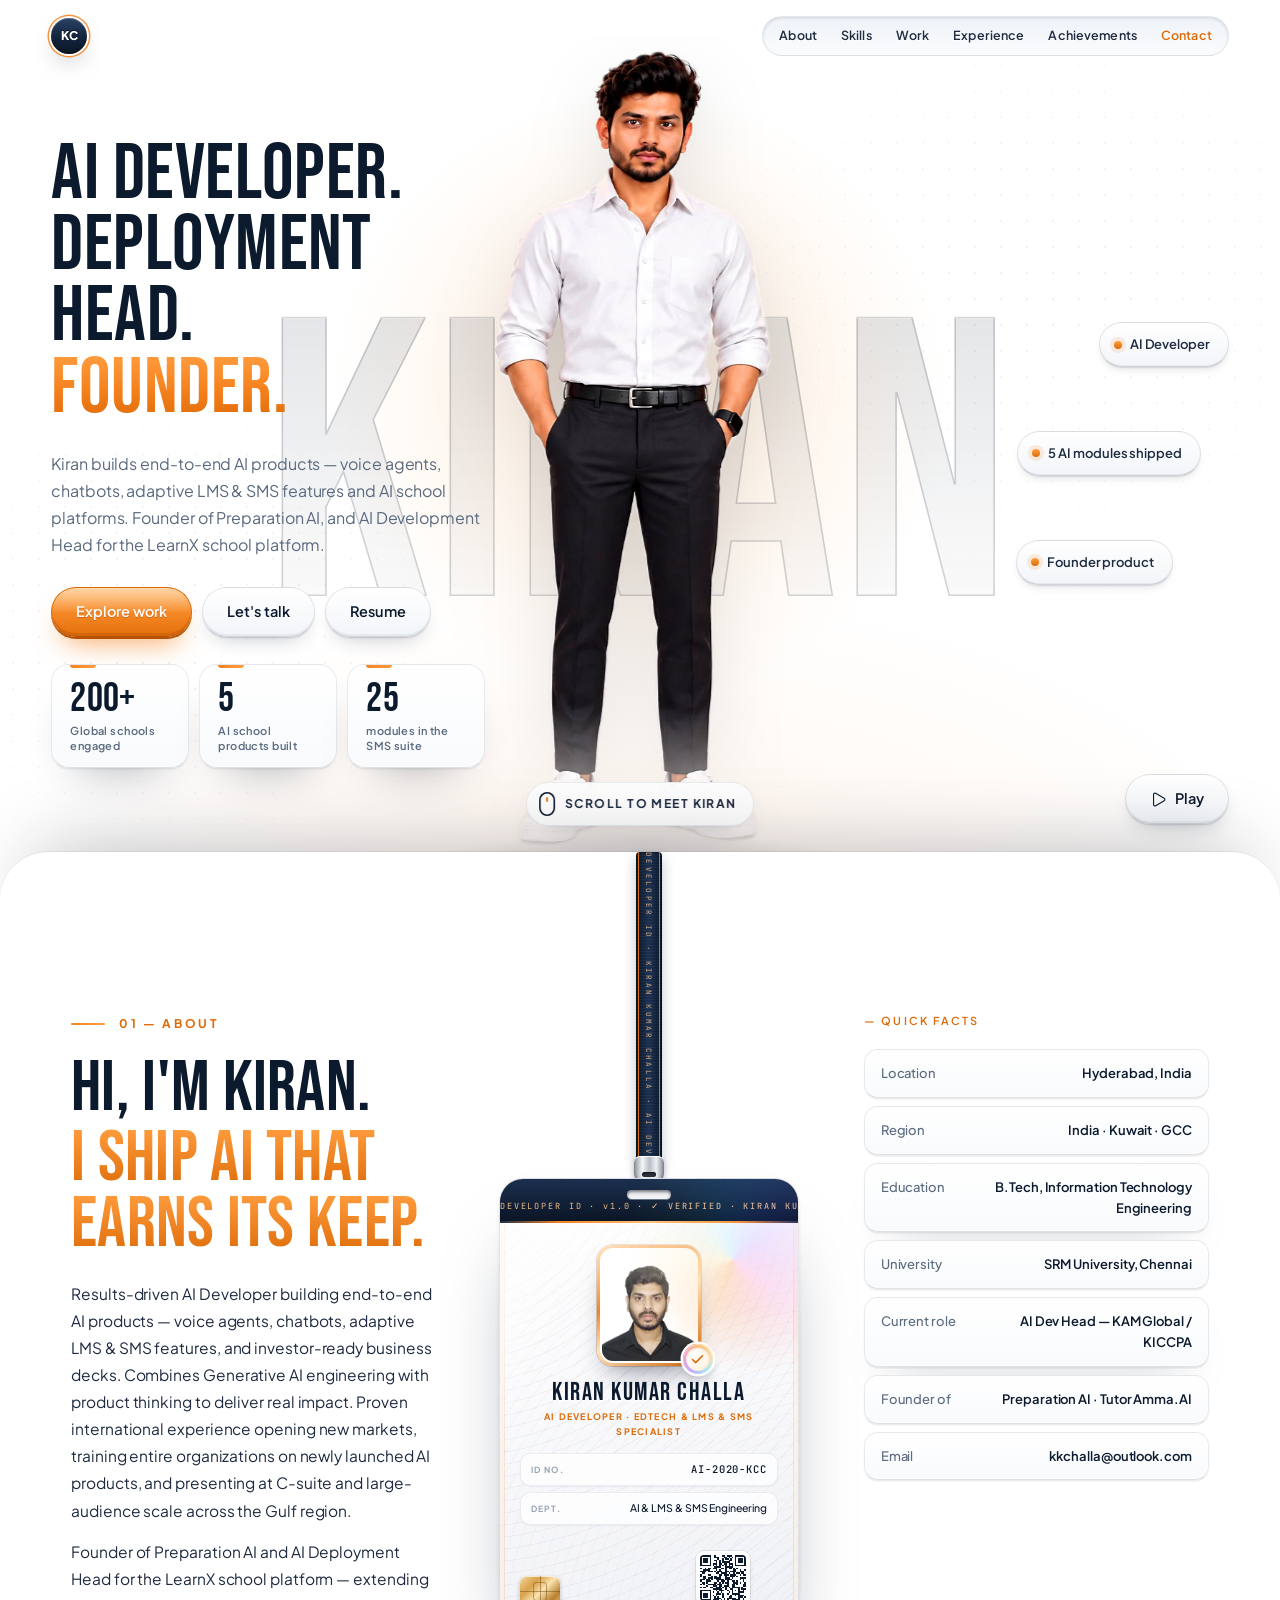
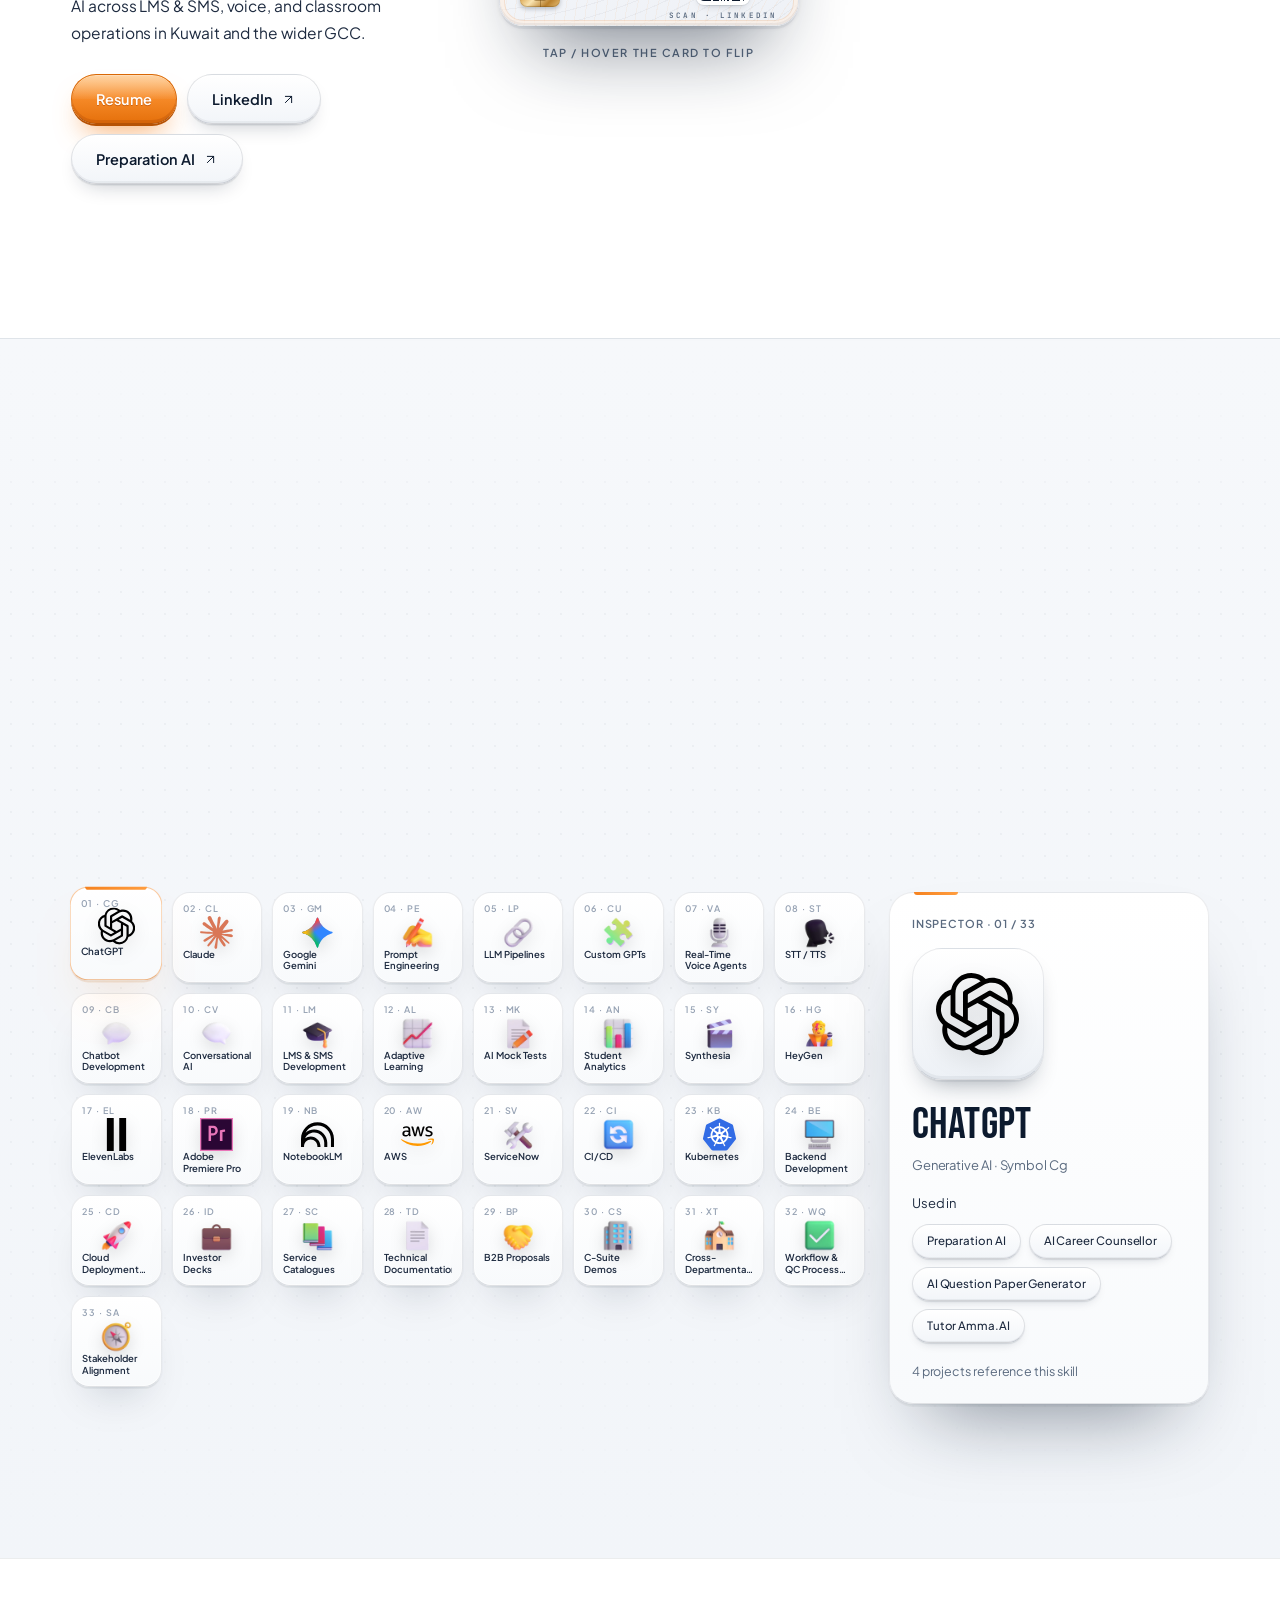
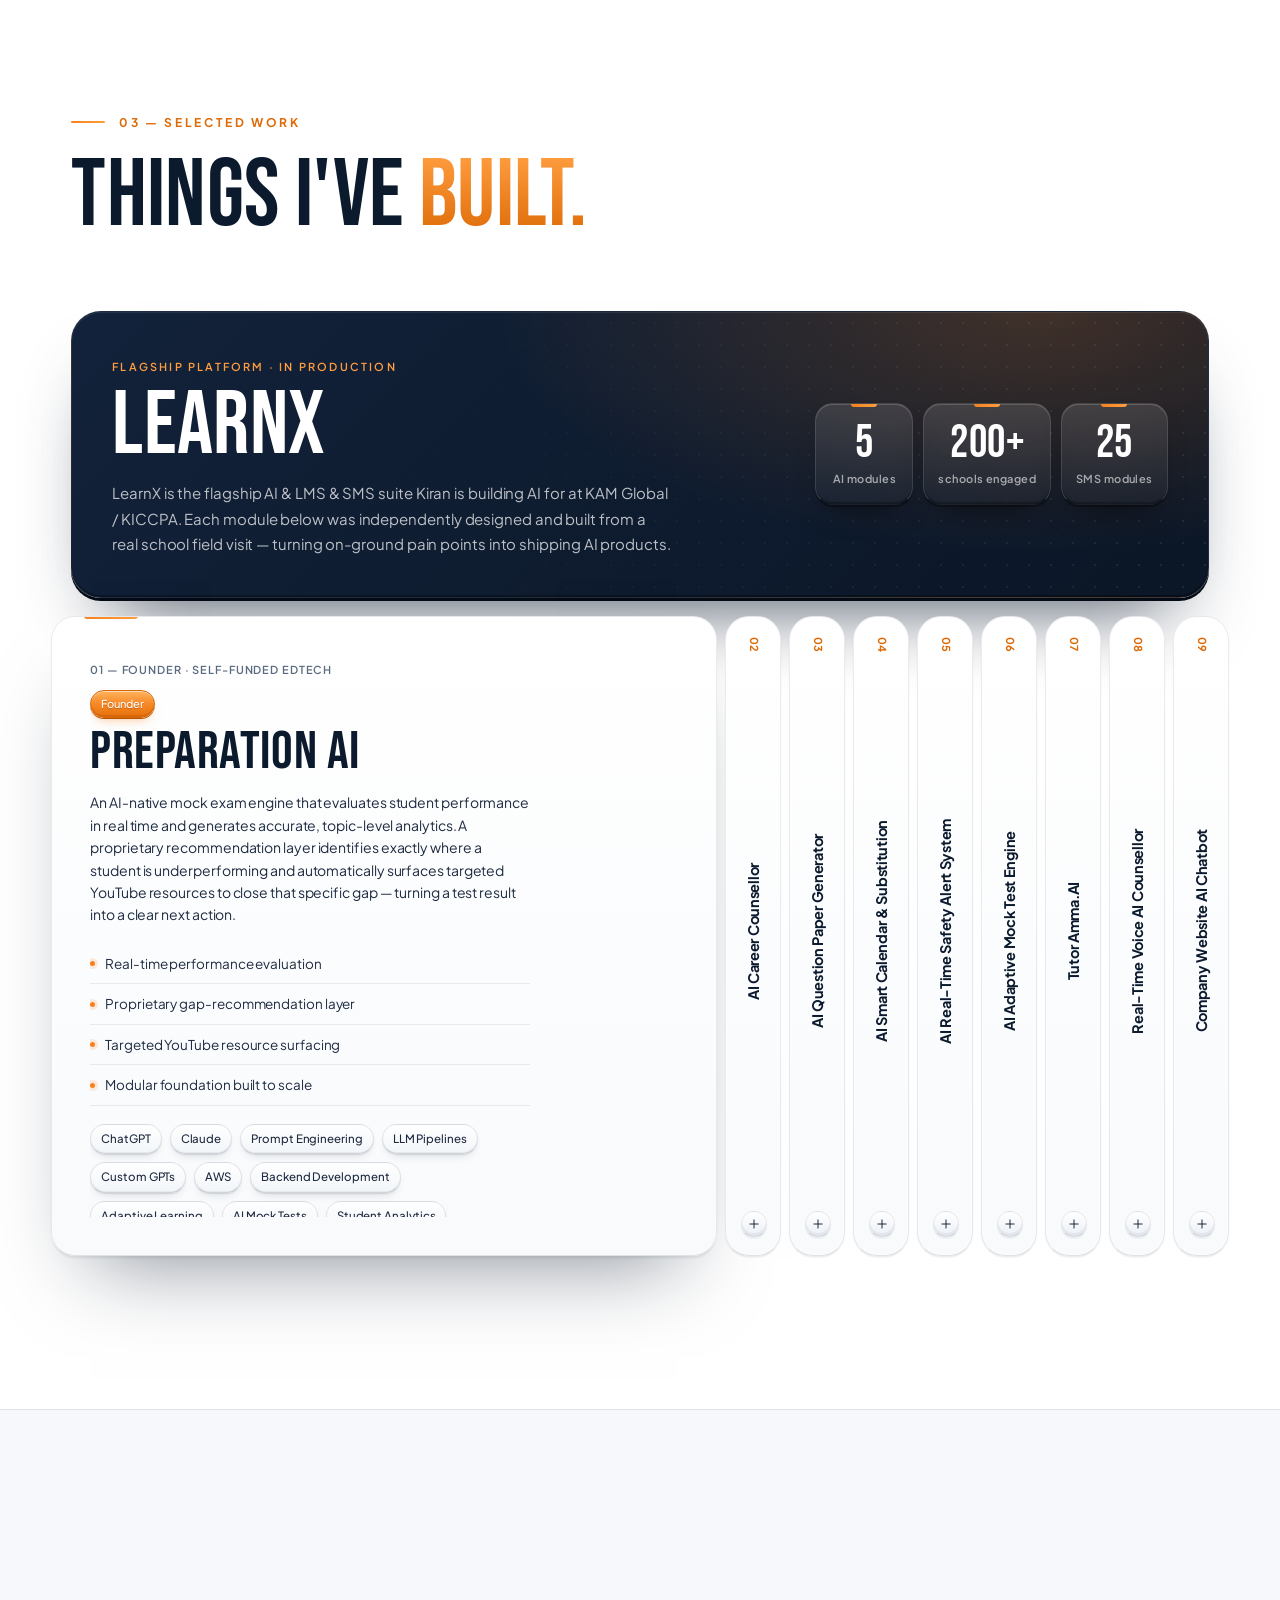
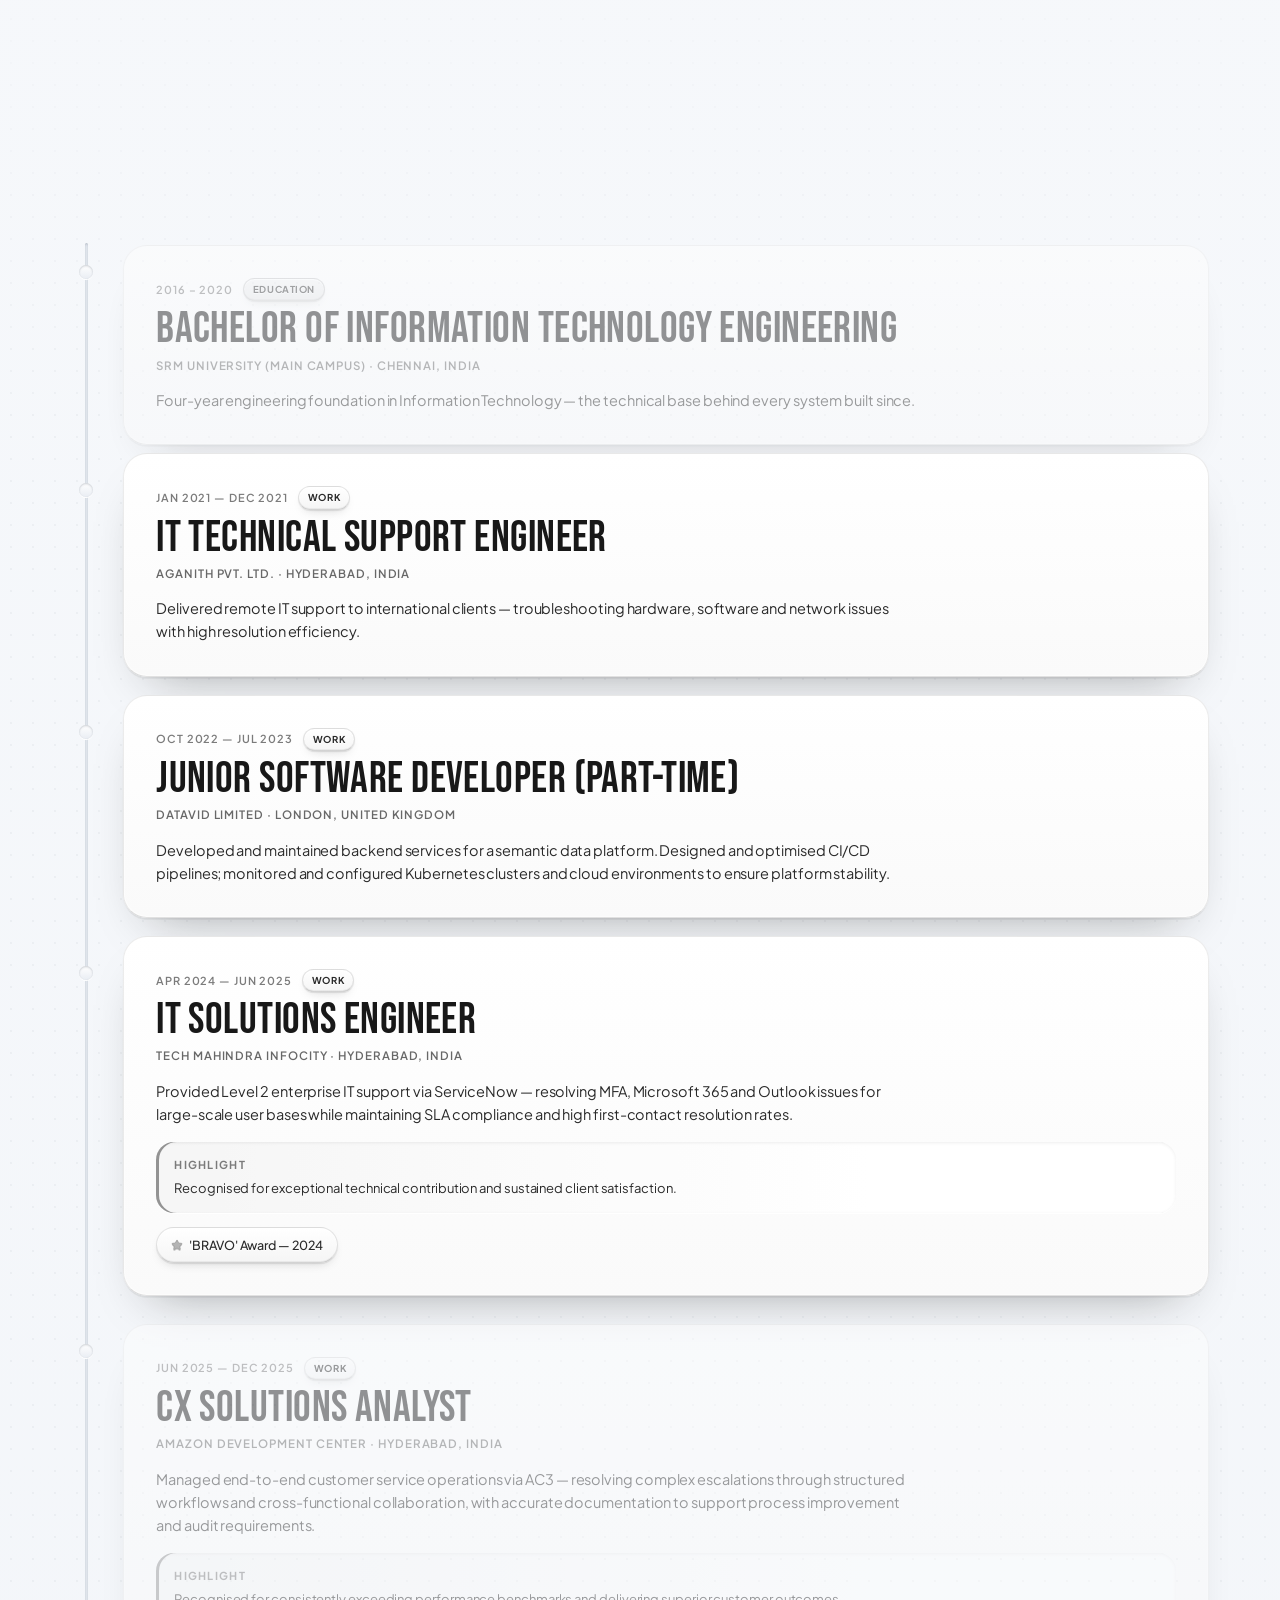
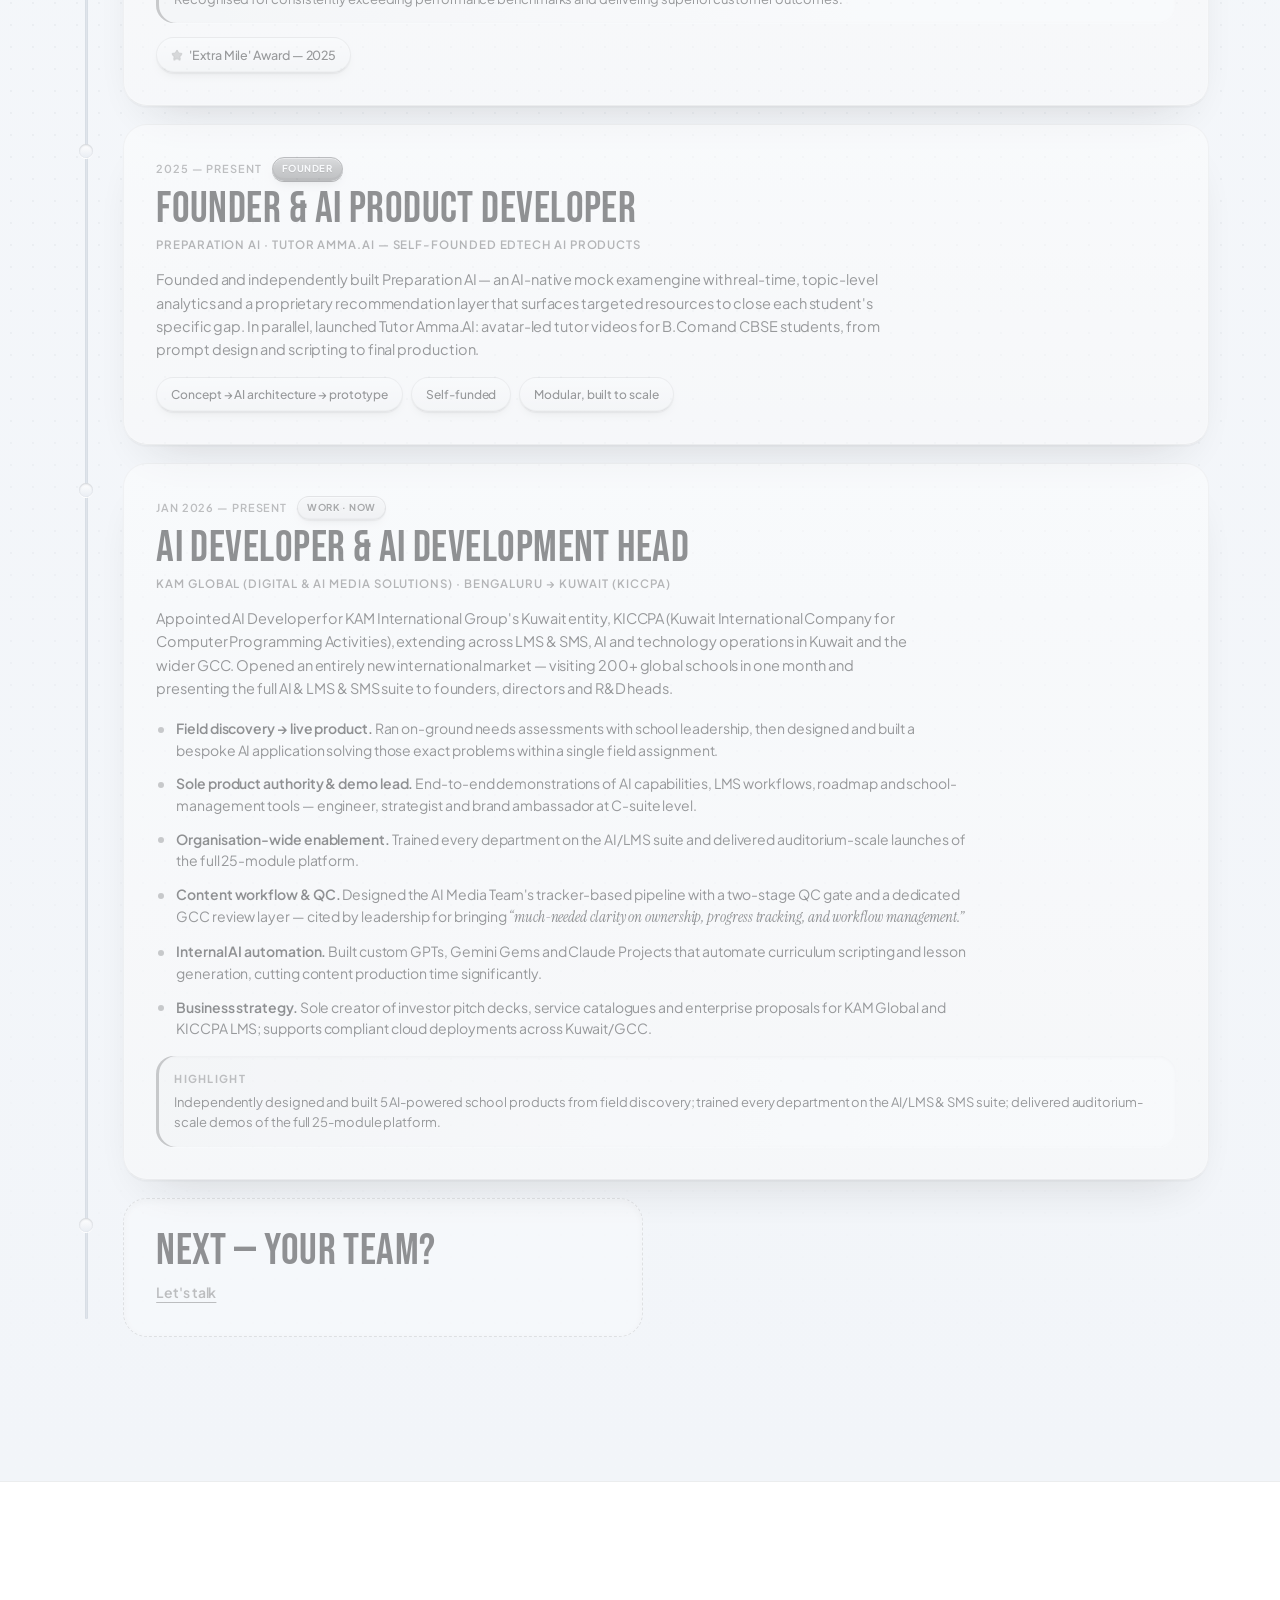
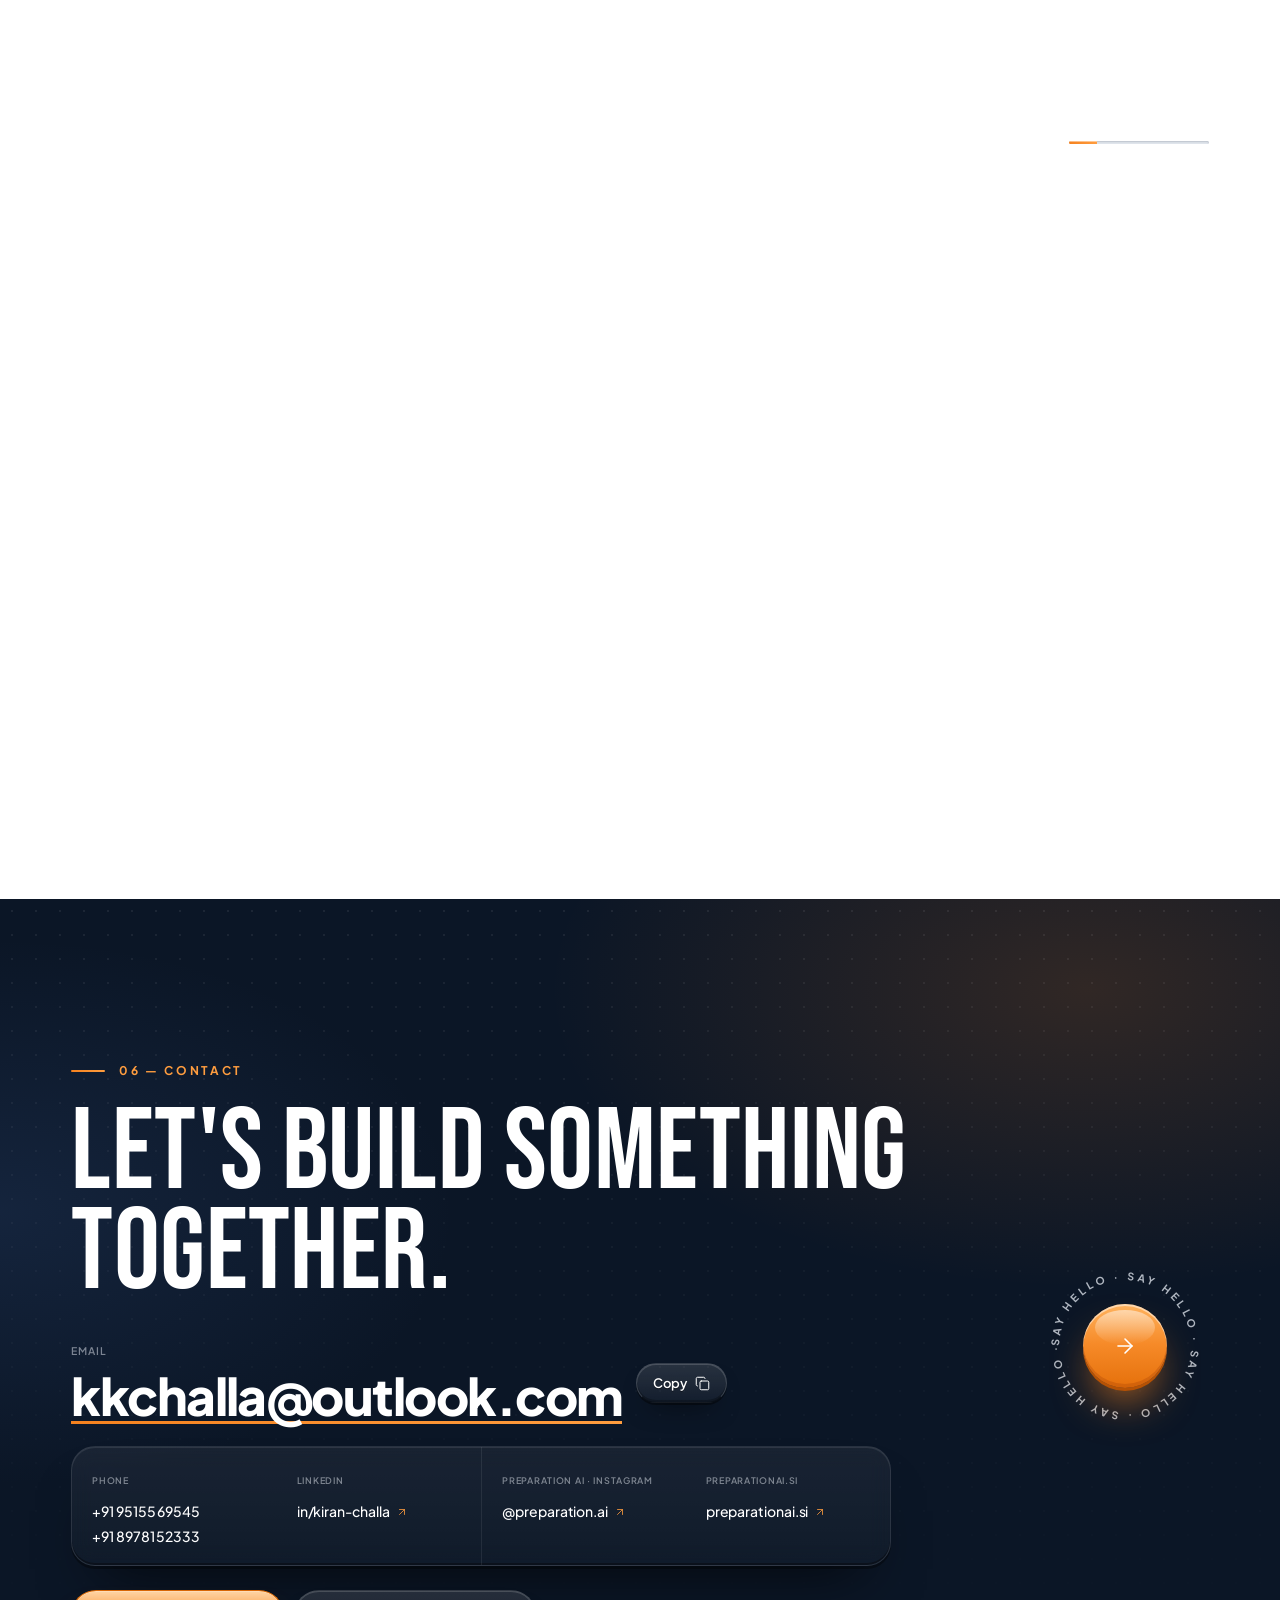
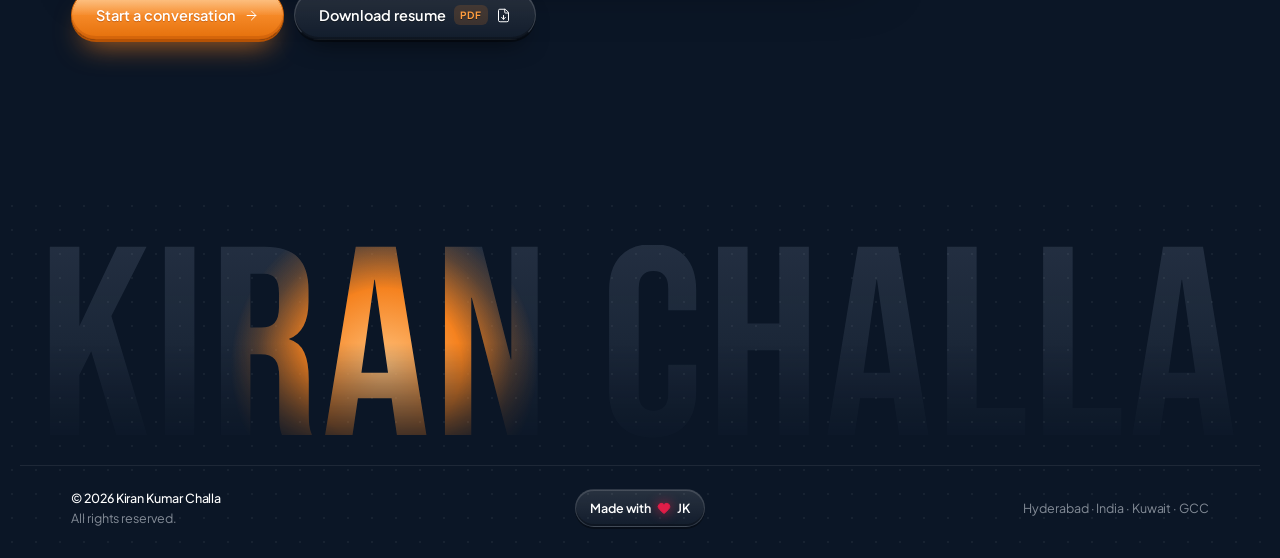
==== commit 05483198: "Lighter phone intro, compact nav, premium ID card - Phones/tablets and slow connections load a 544px" ====
--- a/html/index.html
+++ b/html/index.html
@@ -30,7 +30,7 @@
   <link rel="preconnect" href="https://fonts.gstatic.com" crossorigin>
   <link href="https://fonts.googleapis.com/css2?family=Bebas+Neue&family=Instrument+Serif:ital@0;1&family=Plus+Jakarta+Sans:wght@400;500;600;700;800&family=JetBrains+Mono:wght@400;500&display=swap" rel="stylesheet">
   <link rel="preload" as="image" href="assets/img/intro-start.webp" type="image/webp">
-  <link rel="stylesheet" href="assets/css/styles.css?v=877214e526">
+  <link rel="stylesheet" href="assets/css/styles.css?v=8285e5bef7">
   <script>document.documentElement.classList.add("js");setTimeout(function(){if(!window.__kc)document.documentElement.classList.remove("js")},2500)</script>
 
   <script type="application/ld+json">
@@ -225,14 +225,17 @@
           <div class="badge" id="badge" role="button" tabindex="0" aria-label="Developer ID card. Press to flip." aria-pressed="false">
             <div class="badge-inner">
               <!-- Front -->
-              <div class="badge-face badge-front">
+              <div class="badge-face badge-front"><span class="badge-slot" aria-hidden="true"></span><span class="badge-holo" aria-hidden="true"></span>
                 <div class="badge-strip" aria-hidden="true"><div class="track"><span>DEVELOPER ID · v1.0 · ✓ VERIFIED · KIRAN KUMAR CHALLA · AI DEVELOPER ·</span><span>DEVELOPER ID · v1.0 · ✓ VERIFIED · KIRAN KUMAR CHALLA · AI DEVELOPER ·</span></div></div>
                 <div class="badge-body">
+                  <div class="photo-frame">
                   <div class="badge-photo">
                     <picture>
                       <source srcset="assets/img/kiran-id.webp" type="image/webp">
                       <img src="assets/img/kiran-id.jpg" width="484" height="564" alt="ID photo of Kiran Kumar Challa" loading="lazy" decoding="async">
                     </picture>
+                  </div>
+                    <span class="badge-seal" aria-hidden="true"><svg class="icon"><use href="#i-check"/></svg></span>
                   </div>
                   <div class="badge-name">Kiran Kumar Challa</div>
                   <div class="badge-role">AI Developer · EdTech &amp; LMS &amp; SMS Specialist</div>
@@ -240,11 +243,14 @@
                     <div><dt>ID No.</dt><dd class="mono">AI-2020-KCC</dd></div>
                     <div><dt>Dept.</dt><dd>AI &amp; LMS &amp; SMS Engineering</dd></div>
                   </dl>
-                  <div class="badge-qr"><svg viewBox="0 0 29 29" shape-rendering="crispEdges" aria-hidden="true"><path d="M0 0h1v1h-1zM1 0h1v1h-1zM2 0h1v1h-1zM3 0h1v1h-1zM4 0h1v1h-1zM5 0h1v1h-1zM6 0h1v1h-1zM9 0h1v1h-1zM14 0h1v1h-1zM15 0h1v1h-1zM17 0h1v1h-1zM18 0h1v1h-1zM19 0h1v1h-1zM22 0h1v1h-1zM23 0h1v1h-1zM24 0h1v1h-1zM25 0h1v1h-1zM26 0h1v1h-1zM27 0h1v1h-1zM28 0h1v1h-1zM0 1h1v1h-1zM6 1h1v1h-1zM9 1h1v1h-1zM10 1h1v1h-1zM11 1h1v1h-1zM15 1h1v1h-1zM16 1h1v1h-1zM18 1h1v1h-1zM20 1h1v1h-1zM22 1h1v1h-1zM28 1h1v1h-1zM0 2h1v1h-1zM2 2h1v1h-1zM3 2h1v1h-1zM4 2h1v1h-1zM6 2h1v1h-1zM11 2h1v1h-1zM14 2h1v1h-1zM16 2h1v1h-1zM17 2h1v1h-1zM19 2h1v1h-1zM22 2h1v1h-1zM24 2h1v1h-1zM25 2h1v1h-1zM26 2h1v1h-1zM28 2h1v1h-1zM0 3h1v1h-1zM2 3h1v1h-1zM3 3h1v1h-1zM4 3h1v1h-1zM6 3h1v1h-1zM9 3h1v1h-1zM10 3h1v1h-1zM12 3h1v1h-1zM14 3h1v1h-1zM18 3h1v1h-1zM19 3h1v1h-1zM22 3h1v1h-1zM24 3h1v1h-1zM25 3h1v1h-1zM26 3h1v1h-1zM28 3h1v1h-1zM0 4h1v1h-1zM2 4h1v1h-1zM3 4h1v1h-1zM4 4h1v1h-1zM6 4h1v1h-1zM10 4h1v1h-1zM12 4h1v1h-1zM14 4h1v1h-1zM15 4h1v1h-1zM16 4h1v1h-1zM17 4h1v1h-1zM18 4h1v1h-1zM22 4h1v1h-1zM24 4h1v1h-1zM25 4h1v1h-1zM26 4h1v1h-1zM28 4h1v1h-1zM0 5h1v1h-1zM6 5h1v1h-1zM8 5h1v1h-1zM9 5h1v1h-1zM10 5h1v1h-1zM12 5h1v1h-1zM13 5h1v1h-1zM15 5h1v1h-1zM16 5h1v1h-1zM18 5h1v1h-1zM19 5h1v1h-1zM20 5h1v1h-1zM22 5h1v1h-1zM28 5h1v1h-1zM0 6h1v1h-1zM1 6h1v1h-1zM2 6h1v1h-1zM3 6h1v1h-1zM4 6h1v1h-1zM5 6h1v1h-1zM6 6h1v1h-1zM8 6h1v1h-1zM10 6h1v1h-1zM12 6h1v1h-1zM14 6h1v1h-1zM16 6h1v1h-1zM18 6h1v1h-1zM20 6h1v1h-1zM22 6h1v1h-1zM23 6h1v1h-1zM24 6h1v1h-1zM25 6h1v1h-1zM26 6h1v1h-1zM27 6h1v1h-1zM28 6h1v1h-1zM9 7h1v1h-1zM10 7h1v1h-1zM11 7h1v1h-1zM12 7h1v1h-1zM16 7h1v1h-1zM17 7h1v1h-1zM18 7h1v1h-1zM19 7h1v1h-1zM20 7h1v1h-1zM0 8h1v1h-1zM3 8h1v1h-1zM5 8h1v1h-1zM6 8h1v1h-1zM8 8h1v1h-1zM9 8h1v1h-1zM10 8h1v1h-1zM13 8h1v1h-1zM14 8h1v1h-1zM16 8h1v1h-1zM18 8h1v1h-1zM19 8h1v1h-1zM21 8h1v1h-1zM23 8h1v1h-1zM2 9h1v1h-1zM3 9h1v1h-1zM4 9h1v1h-1zM5 9h1v1h-1zM10 9h1v1h-1zM12 9h1v1h-1zM16 9h1v1h-1zM21 9h1v1h-1zM22 9h1v1h-1zM25 9h1v1h-1zM28 9h1v1h-1zM0 10h1v1h-1zM1 10h1v1h-1zM2 10h1v1h-1zM3 10h1v1h-1zM5 10h1v1h-1zM6 10h1v1h-1zM7 10h1v1h-1zM9 10h1v1h-1zM11 10h1v1h-1zM12 10h1v1h-1zM13 10h1v1h-1zM16 10h1v1h-1zM17 10h1v1h-1zM19 10h1v1h-1zM20 10h1v1h-1zM21 10h1v1h-1zM22 10h1v1h-1zM25 10h1v1h-1zM26 10h1v1h-1zM27 10h1v1h-1zM1 11h1v1h-1zM2 11h1v1h-1zM10 11h1v1h-1zM11 11h1v1h-1zM13 11h1v1h-1zM14 11h1v1h-1zM15 11h1v1h-1zM16 11h1v1h-1zM18 11h1v1h-1zM21 11h1v1h-1zM23 11h1v1h-1zM24 11h1v1h-1zM26 11h1v1h-1zM27 11h1v1h-1zM0 12h1v1h-1zM5 12h1v1h-1zM6 12h1v1h-1zM12 12h1v1h-1zM13 12h1v1h-1zM15 12h1v1h-1zM16 12h1v1h-1zM17 12h1v1h-1zM19 12h1v1h-1zM20 12h1v1h-1zM21 12h1v1h-1zM22 12h1v1h-1zM25 12h1v1h-1zM27 12h1v1h-1zM28 12h1v1h-1zM0 13h1v1h-1zM2 13h1v1h-1zM3 13h1v1h-1zM7 13h1v1h-1zM9 13h1v1h-1zM10 13h1v1h-1zM12 13h1v1h-1zM16 13h1v1h-1zM19 13h1v1h-1zM20 13h1v1h-1zM21 13h1v1h-1zM23 13h1v1h-1zM2 14h1v1h-1zM3 14h1v1h-1zM5 14h1v1h-1zM6 14h1v1h-1zM7 14h1v1h-1zM9 14h1v1h-1zM10 14h1v1h-1zM11 14h1v1h-1zM12 14h1v1h-1zM16 14h1v1h-1zM17 14h1v1h-1zM18 14h1v1h-1zM20 14h1v1h-1zM25 14h1v1h-1zM26 14h1v1h-1zM27 14h1v1h-1zM28 14h1v1h-1zM0 15h1v1h-1zM1 15h1v1h-1zM2 15h1v1h-1zM4 15h1v1h-1zM5 15h1v1h-1zM7 15h1v1h-1zM10 15h1v1h-1zM11 15h1v1h-1zM12 15h1v1h-1zM13 15h1v1h-1zM14 15h1v1h-1zM16 15h1v1h-1zM17 15h1v1h-1zM18 15h1v1h-1zM19 15h1v1h-1zM25 15h1v1h-1zM27 15h1v1h-1zM0 16h1v1h-1zM4 16h1v1h-1zM5 16h1v1h-1zM6 16h1v1h-1zM11 16h1v1h-1zM13 16h1v1h-1zM14 16h1v1h-1zM15 16h1v1h-1zM17 16h1v1h-1zM20 16h1v1h-1zM21 16h1v1h-1zM23 16h1v1h-1zM27 16h1v1h-1zM1 17h1v1h-1zM2 17h1v1h-1zM4 17h1v1h-1zM9 17h1v1h-1zM10 17h1v1h-1zM12 17h1v1h-1zM14 17h1v1h-1zM16 17h1v1h-1zM17 17h1v1h-1zM21 17h1v1h-1zM22 17h1v1h-1zM23 17h1v1h-1zM25 17h1v1h-1zM28 17h1v1h-1zM0 18h1v1h-1zM2 18h1v1h-1zM5 18h1v1h-1zM6 18h1v1h-1zM7 18h1v1h-1zM8 18h1v1h-1zM9 18h1v1h-1zM11 18h1v1h-1zM12 18h1v1h-1zM13 18h1v1h-1zM17 18h1v1h-1zM20 18h1v1h-1zM21 18h1v1h-1zM23 18h1v1h-1zM27 18h1v1h-1zM28 18h1v1h-1zM4 19h1v1h-1zM8 19h1v1h-1zM9 19h1v1h-1zM10 19h1v1h-1zM12 19h1v1h-1zM13 19h1v1h-1zM15 19h1v1h-1zM16 19h1v1h-1zM17 19h1v1h-1zM20 19h1v1h-1zM21 19h1v1h-1zM27 19h1v1h-1zM28 19h1v1h-1zM0 20h1v1h-1zM2 20h1v1h-1zM3 20h1v1h-1zM6 20h1v1h-1zM7 20h1v1h-1zM10 20h1v1h-1zM11 20h1v1h-1zM12 20h1v1h-1zM14 20h1v1h-1zM16 20h1v1h-1zM18 20h1v1h-1zM20 20h1v1h-1zM21 20h1v1h-1zM22 20h1v1h-1zM23 20h1v1h-1zM24 20h1v1h-1zM26 20h1v1h-1zM8 21h1v1h-1zM9 21h1v1h-1zM10 21h1v1h-1zM11 21h1v1h-1zM12 21h1v1h-1zM13 21h1v1h-1zM16 21h1v1h-1zM19 21h1v1h-1zM20 21h1v1h-1zM24 21h1v1h-1zM26 21h1v1h-1zM27 21h1v1h-1zM28 21h1v1h-1zM0 22h1v1h-1zM1 22h1v1h-1zM2 22h1v1h-1zM3 22h1v1h-1zM4 22h1v1h-1zM5 22h1v1h-1zM6 22h1v1h-1zM10 22h1v1h-1zM12 22h1v1h-1zM13 22h1v1h-1zM14 22h1v1h-1zM17 22h1v1h-1zM20 22h1v1h-1zM22 22h1v1h-1zM24 22h1v1h-1zM27 22h1v1h-1zM0 23h1v1h-1zM6 23h1v1h-1zM8 23h1v1h-1zM11 23h1v1h-1zM13 23h1v1h-1zM18 23h1v1h-1zM20 23h1v1h-1zM24 23h1v1h-1zM25 23h1v1h-1zM26 23h1v1h-1zM27 23h1v1h-1zM0 24h1v1h-1zM2 24h1v1h-1zM3 24h1v1h-1zM4 24h1v1h-1zM6 24h1v1h-1zM10 24h1v1h-1zM11 24h1v1h-1zM12 24h1v1h-1zM14 24h1v1h-1zM17 24h1v1h-1zM20 24h1v1h-1zM21 24h1v1h-1zM22 24h1v1h-1zM23 24h1v1h-1zM24 24h1v1h-1zM0 25h1v1h-1zM2 25h1v1h-1zM3 25h1v1h-1zM4 25h1v1h-1zM6 25h1v1h-1zM8 25h1v1h-1zM10 25h1v1h-1zM14 25h1v1h-1zM19 25h1v1h-1zM22 25h1v1h-1zM24 25h1v1h-1zM25 25h1v1h-1zM26 25h1v1h-1zM27 25h1v1h-1zM0 26h1v1h-1zM2 26h1v1h-1zM3 26h1v1h-1zM4 26h1v1h-1zM6 26h1v1h-1zM9 26h1v1h-1zM11 26h1v1h-1zM14 26h1v1h-1zM18 26h1v1h-1zM19 26h1v1h-1zM24 26h1v1h-1zM25 26h1v1h-1zM26 26h1v1h-1zM28 26h1v1h-1zM0 27h1v1h-1zM6 27h1v1h-1zM9 27h1v1h-1zM10 27h1v1h-1zM11 27h1v1h-1zM12 27h1v1h-1zM15 27h1v1h-1zM17 27h1v1h-1zM18 27h1v1h-1zM19 27h1v1h-1zM20 27h1v1h-1zM21 27h1v1h-1zM22 27h1v1h-1zM24 27h1v1h-1zM27 27h1v1h-1zM0 28h1v1h-1zM1 28h1v1h-1zM2 28h1v1h-1zM3 28h1v1h-1zM4 28h1v1h-1zM5 28h1v1h-1zM6 28h1v1h-1zM8 28h1v1h-1zM9 28h1v1h-1zM10 28h1v1h-1zM11 28h1v1h-1zM13 28h1v1h-1zM15 28h1v1h-1zM17 28h1v1h-1zM20 28h1v1h-1zM21 28h1v1h-1zM22 28h1v1h-1zM23 28h1v1h-1zM24 28h1v1h-1zM27 28h1v1h-1z"/></svg><small>SCAN · LINKEDIN</small></div>
+                  <div class="badge-foot">
+                    <span class="badge-chip" aria-hidden="true"><i></i></span>
+                    <div class="badge-qr"><svg viewBox="0 0 29 29" shape-rendering="crispEdges" aria-hidden="true"><path d="M0 0h1v1h-1zM1 0h1v1h-1zM2 0h1v1h-1zM3 0h1v1h-1zM4 0h1v1h-1zM5 0h1v1h-1zM6 0h1v1h-1zM9 0h1v1h-1zM14 0h1v1h-1zM15 0h1v1h-1zM17 0h1v1h-1zM18 0h1v1h-1zM19 0h1v1h-1zM22 0h1v1h-1zM23 0h1v1h-1zM24 0h1v1h-1zM25 0h1v1h-1zM26 0h1v1h-1zM27 0h1v1h-1zM28 0h1v1h-1zM0 1h1v1h-1zM6 1h1v1h-1zM9 1h1v1h-1zM10 1h1v1h-1zM11 1h1v1h-1zM15 1h1v1h-1zM16 1h1v1h-1zM18 1h1v1h-1zM20 1h1v1h-1zM22 1h1v1h-1zM28 1h1v1h-1zM0 2h1v1h-1zM2 2h1v1h-1zM3 2h1v1h-1zM4 2h1v1h-1zM6 2h1v1h-1zM11 2h1v1h-1zM14 2h1v1h-1zM16 2h1v1h-1zM17 2h1v1h-1zM19 2h1v1h-1zM22 2h1v1h-1zM24 2h1v1h-1zM25 2h1v1h-1zM26 2h1v1h-1zM28 2h1v1h-1zM0 3h1v1h-1zM2 3h1v1h-1zM3 3h1v1h-1zM4 3h1v1h-1zM6 3h1v1h-1zM9 3h1v1h-1zM10 3h1v1h-1zM12 3h1v1h-1zM14 3h1v1h-1zM18 3h1v1h-1zM19 3h1v1h-1zM22 3h1v1h-1zM24 3h1v1h-1zM25 3h1v1h-1zM26 3h1v1h-1zM28 3h1v1h-1zM0 4h1v1h-1zM2 4h1v1h-1zM3 4h1v1h-1zM4 4h1v1h-1zM6 4h1v1h-1zM10 4h1v1h-1zM12 4h1v1h-1zM14 4h1v1h-1zM15 4h1v1h-1zM16 4h1v1h-1zM17 4h1v1h-1zM18 4h1v1h-1zM22 4h1v1h-1zM24 4h1v1h-1zM25 4h1v1h-1zM26 4h1v1h-1zM28 4h1v1h-1zM0 5h1v1h-1zM6 5h1v1h-1zM8 5h1v1h-1zM9 5h1v1h-1zM10 5h1v1h-1zM12 5h1v1h-1zM13 5h1v1h-1zM15 5h1v1h-1zM16 5h1v1h-1zM18 5h1v1h-1zM19 5h1v1h-1zM20 5h1v1h-1zM22 5h1v1h-1zM28 5h1v1h-1zM0 6h1v1h-1zM1 6h1v1h-1zM2 6h1v1h-1zM3 6h1v1h-1zM4 6h1v1h-1zM5 6h1v1h-1zM6 6h1v1h-1zM8 6h1v1h-1zM10 6h1v1h-1zM12 6h1v1h-1zM14 6h1v1h-1zM16 6h1v1h-1zM18 6h1v1h-1zM20 6h1v1h-1zM22 6h1v1h-1zM23 6h1v1h-1zM24 6h1v1h-1zM25 6h1v1h-1zM26 6h1v1h-1zM27 6h1v1h-1zM28 6h1v1h-1zM9 7h1v1h-1zM10 7h1v1h-1zM11 7h1v1h-1zM12 7h1v1h-1zM16 7h1v1h-1zM17 7h1v1h-1zM18 7h1v1h-1zM19 7h1v1h-1zM20 7h1v1h-1zM0 8h1v1h-1zM3 8h1v1h-1zM5 8h1v1h-1zM6 8h1v1h-1zM8 8h1v1h-1zM9 8h1v1h-1zM10 8h1v1h-1zM13 8h1v1h-1zM14 8h1v1h-1zM16 8h1v1h-1zM18 8h1v1h-1zM19 8h1v1h-1zM21 8h1v1h-1zM23 8h1v1h-1zM2 9h1v1h-1zM3 9h1v1h-1zM4 9h1v1h-1zM5 9h1v1h-1zM10 9h1v1h-1zM12 9h1v1h-1zM16 9h1v1h-1zM21 9h1v1h-1zM22 9h1v1h-1zM25 9h1v1h-1zM28 9h1v1h-1zM0 10h1v1h-1zM1 10h1v1h-1zM2 10h1v1h-1zM3 10h1v1h-1zM5 10h1v1h-1zM6 10h1v1h-1zM7 10h1v1h-1zM9 10h1v1h-1zM11 10h1v1h-1zM12 10h1v1h-1zM13 10h1v1h-1zM16 10h1v1h-1zM17 10h1v1h-1zM19 10h1v1h-1zM20 10h1v1h-1zM21 10h1v1h-1zM22 10h1v1h-1zM25 10h1v1h-1zM26 10h1v1h-1zM27 10h1v1h-1zM1 11h1v1h-1zM2 11h1v1h-1zM10 11h1v1h-1zM11 11h1v1h-1zM13 11h1v1h-1zM14 11h1v1h-1zM15 11h1v1h-1zM16 11h1v1h-1zM18 11h1v1h-1zM21 11h1v1h-1zM23 11h1v1h-1zM24 11h1v1h-1zM26 11h1v1h-1zM27 11h1v1h-1zM0 12h1v1h-1zM5 12h1v1h-1zM6 12h1v1h-1zM12 12h1v1h-1zM13 12h1v1h-1zM15 12h1v1h-1zM16 12h1v1h-1zM17 12h1v1h-1zM19 12h1v1h-1zM20 12h1v1h-1zM21 12h1v1h-1zM22 12h1v1h-1zM25 12h1v1h-1zM27 12h1v1h-1zM28 12h1v1h-1zM0 13h1v1h-1zM2 13h1v1h-1zM3 13h1v1h-1zM7 13h1v1h-1zM9 13h1v1h-1zM10 13h1v1h-1zM12 13h1v1h-1zM16 13h1v1h-1zM19 13h1v1h-1zM20 13h1v1h-1zM21 13h1v1h-1zM23 13h1v1h-1zM2 14h1v1h-1zM3 14h1v1h-1zM5 14h1v1h-1zM6 14h1v1h-1zM7 14h1v1h-1zM9 14h1v1h-1zM10 14h1v1h-1zM11 14h1v1h-1zM12 14h1v1h-1zM16 14h1v1h-1zM17 14h1v1h-1zM18 14h1v1h-1zM20 14h1v1h-1zM25 14h1v1h-1zM26 14h1v1h-1zM27 14h1v1h-1zM28 14h1v1h-1zM0 15h1v1h-1zM1 15h1v1h-1zM2 15h1v1h-1zM4 15h1v1h-1zM5 15h1v1h-1zM7 15h1v1h-1zM10 15h1v1h-1zM11 15h1v1h-1zM12 15h1v1h-1zM13 15h1v1h-1zM14 15h1v1h-1zM16 15h1v1h-1zM17 15h1v1h-1zM18 15h1v1h-1zM19 15h1v1h-1zM25 15h1v1h-1zM27 15h1v1h-1zM0 16h1v1h-1zM4 16h1v1h-1zM5 16h1v1h-1zM6 16h1v1h-1zM11 16h1v1h-1zM13 16h1v1h-1zM14 16h1v1h-1zM15 16h1v1h-1zM17 16h1v1h-1zM20 16h1v1h-1zM21 16h1v1h-1zM23 16h1v1h-1zM27 16h1v1h-1zM1 17h1v1h-1zM2 17h1v1h-1zM4 17h1v1h-1zM9 17h1v1h-1zM10 17h1v1h-1zM12 17h1v1h-1zM14 17h1v1h-1zM16 17h1v1h-1zM17 17h1v1h-1zM21 17h1v1h-1zM22 17h1v1h-1zM23 17h1v1h-1zM25 17h1v1h-1zM28 17h1v1h-1zM0 18h1v1h-1zM2 18h1v1h-1zM5 18h1v1h-1zM6 18h1v1h-1zM7 18h1v1h-1zM8 18h1v1h-1zM9 18h1v1h-1zM11 18h1v1h-1zM12 18h1v1h-1zM13 18h1v1h-1zM17 18h1v1h-1zM20 18h1v1h-1zM21 18h1v1h-1zM23 18h1v1h-1zM27 18h1v1h-1zM28 18h1v1h-1zM4 19h1v1h-1zM8 19h1v1h-1zM9 19h1v1h-1zM10 19h1v1h-1zM12 19h1v1h-1zM13 19h1v1h-1zM15 19h1v1h-1zM16 19h1v1h-1zM17 19h1v1h-1zM20 19h1v1h-1zM21 19h1v1h-1zM27 19h1v1h-1zM28 19h1v1h-1zM0 20h1v1h-1zM2 20h1v1h-1zM3 20h1v1h-1zM6 20h1v1h-1zM7 20h1v1h-1zM10 20h1v1h-1zM11 20h1v1h-1zM12 20h1v1h-1zM14 20h1v1h-1zM16 20h1v1h-1zM18 20h1v1h-1zM20 20h1v1h-1zM21 20h1v1h-1zM22 20h1v1h-1zM23 20h1v1h-1zM24 20h1v1h-1zM26 20h1v1h-1zM8 21h1v1h-1zM9 21h1v1h-1zM10 21h1v1h-1zM11 21h1v1h-1zM12 21h1v1h-1zM13 21h1v1h-1zM16 21h1v1h-1zM19 21h1v1h-1zM20 21h1v1h-1zM24 21h1v1h-1zM26 21h1v1h-1zM27 21h1v1h-1zM28 21h1v1h-1zM0 22h1v1h-1zM1 22h1v1h-1zM2 22h1v1h-1zM3 22h1v1h-1zM4 22h1v1h-1zM5 22h1v1h-1zM6 22h1v1h-1zM10 22h1v1h-1zM12 22h1v1h-1zM13 22h1v1h-1zM14 22h1v1h-1zM17 22h1v1h-1zM20 22h1v1h-1zM22 22h1v1h-1zM24 22h1v1h-1zM27 22h1v1h-1zM0 23h1v1h-1zM6 23h1v1h-1zM8 23h1v1h-1zM11 23h1v1h-1zM13 23h1v1h-1zM18 23h1v1h-1zM20 23h1v1h-1zM24 23h1v1h-1zM25 23h1v1h-1zM26 23h1v1h-1zM27 23h1v1h-1zM0 24h1v1h-1zM2 24h1v1h-1zM3 24h1v1h-1zM4 24h1v1h-1zM6 24h1v1h-1zM10 24h1v1h-1zM11 24h1v1h-1zM12 24h1v1h-1zM14 24h1v1h-1zM17 24h1v1h-1zM20 24h1v1h-1zM21 24h1v1h-1zM22 24h1v1h-1zM23 24h1v1h-1zM24 24h1v1h-1zM0 25h1v1h-1zM2 25h1v1h-1zM3 25h1v1h-1zM4 25h1v1h-1zM6 25h1v1h-1zM8 25h1v1h-1zM10 25h1v1h-1zM14 25h1v1h-1zM19 25h1v1h-1zM22 25h1v1h-1zM24 25h1v1h-1zM25 25h1v1h-1zM26 25h1v1h-1zM27 25h1v1h-1zM0 26h1v1h-1zM2 26h1v1h-1zM3 26h1v1h-1zM4 26h1v1h-1zM6 26h1v1h-1zM9 26h1v1h-1zM11 26h1v1h-1zM14 26h1v1h-1zM18 26h1v1h-1zM19 26h1v1h-1zM24 26h1v1h-1zM25 26h1v1h-1zM26 26h1v1h-1zM28 26h1v1h-1zM0 27h1v1h-1zM6 27h1v1h-1zM9 27h1v1h-1zM10 27h1v1h-1zM11 27h1v1h-1zM12 27h1v1h-1zM15 27h1v1h-1zM17 27h1v1h-1zM18 27h1v1h-1zM19 27h1v1h-1zM20 27h1v1h-1zM21 27h1v1h-1zM22 27h1v1h-1zM24 27h1v1h-1zM27 27h1v1h-1zM0 28h1v1h-1zM1 28h1v1h-1zM2 28h1v1h-1zM3 28h1v1h-1zM4 28h1v1h-1zM5 28h1v1h-1zM6 28h1v1h-1zM8 28h1v1h-1zM9 28h1v1h-1zM10 28h1v1h-1zM11 28h1v1h-1zM13 28h1v1h-1zM15 28h1v1h-1zM17 28h1v1h-1zM20 28h1v1h-1zM21 28h1v1h-1zM22 28h1v1h-1zM23 28h1v1h-1zM24 28h1v1h-1zM27 28h1v1h-1z"/></svg><small>SCAN · LINKEDIN</small></div>
+                  </div>
                 </div>
               </div>
               <!-- Back -->
-              <div class="badge-face badge-back">
+              <div class="badge-face badge-back"><span class="badge-slot" aria-hidden="true"></span><span class="badge-holo" aria-hidden="true"></span>
                 <div class="badge-strip" aria-hidden="true"><div class="track"><span>✓ VERIFIED · KIRAN KUMAR CHALLA · AI DEVELOPER · DEVELOPER ID ·</span><span>✓ VERIFIED · KIRAN KUMAR CHALLA · AI DEVELOPER · DEVELOPER ID ·</span></div></div>
                 <div class="badge-body">
                   <div class="back-head"><h4>What I am</h4><span class="verified"><svg class="icon"><use href="#i-check"/></svg>VERIFIED</span></div>
@@ -863,6 +869,6 @@
 
   <div class="toast" id="toast" role="status" aria-live="polite"></div>
 
-  <script src="assets/js/main.js?v=eccb7cf41f" defer></script>
+  <script src="assets/js/main.js?v=d27aeeb0fc" defer></script>
 </body>
 </html>
--- a/html/assets/css/styles.css
+++ b/html/assets/css/styles.css
@@ -1552,3 +1552,129 @@
 /* Copy aligns with the KC logo on the left; highlight pills align with the nav on the right */
 .hero-grid { max-width: none; }
 @media (min-width: 1600px) { .hero-copy { max-width: 540px; } }
+
+/* ==========================================================================
+   v5 — Compact nav, premium ID card
+   ========================================================================== */
+/* Nav: slimmer capsule, finer type */
+@media (min-width: 861px) {
+  .nav-links { padding: 4px; gap: 0; }
+  .nav-links a { padding: 6px 12px; font-size: 12.5px; font-weight: 600; letter-spacing: .01em; line-height: 1.4; }
+  .nav-pill { top: 4px; height: calc(100% - 8px); }
+  .nav-links a[href="#contact"]:not(.is-active) { color: var(--accent-deep); }
+  .brand { width: 36px; height: 36px; font-size: 12px; }
+}
+
+/* ---- Lanyard: woven navy ribbon with orange stitching, chrome clip ---- */
+.lanyard {
+  width: 26px;
+  background:
+    linear-gradient(90deg, transparent 2px, rgba(245,130,31,.85) 2px 3px, transparent 3px calc(100% - 3px), rgba(245,130,31,.85) calc(100% - 3px) calc(100% - 2px), transparent calc(100% - 2px)),
+    repeating-linear-gradient(0deg, rgba(255,255,255,.035) 0 1px, transparent 1px 3px),
+    linear-gradient(90deg, #0a1424 0%, #1c3152 50%, #0a1424 100%);
+  box-shadow: inset 0 0 0 1px rgba(0,0,0,.35), 0 6px 14px rgba(12,26,46,.25);
+}
+.lanyard span { color: rgba(255,196,140,.8); font-size: 7.5px; }
+.clip {
+  position: relative; width: 30px; height: 26px; margin-top: -3px; border-radius: 6px 6px 8px 8px;
+  background: linear-gradient(90deg, #8d939c 0%, #f4f6f8 28%, #b9bfc7 52%, #eef1f4 74%, #868c95 100%);
+  box-shadow: inset 0 1px 0 rgba(255,255,255,.9), inset 0 -2px 3px rgba(0,0,0,.25), 0 3px 6px rgba(12,26,46,.3);
+}
+.clip::after { content: ""; position: absolute; left: 50%; bottom: 5px; width: 14px; height: 5px; translate: -50% 0; border-radius: 3px; background: #2c323b; box-shadow: inset 0 1px 2px rgba(0,0,0,.6), 0 1px 0 rgba(255,255,255,.6); }
+
+/* ---- Card body: pearl laminate with guilloché security pattern ---- */
+.badge { width: min(100%, 300px); aspect-ratio: 300 / 448; }
+.badge-face {
+  border-radius: 24px;
+  background:
+    repeating-radial-gradient(circle at 115% 105%, transparent 0 9px, rgba(245,130,31,.06) 9px 10px),
+    repeating-radial-gradient(circle at -15% -5%, transparent 0 11px, rgba(12,26,46,.04) 11px 12px),
+    linear-gradient(165deg, #ffffff 0%, #f7f8fb 55%, #eef1f6 100%);
+  border: 1px solid rgba(12,26,46,.09);
+  box-shadow:
+    inset 0 1px 0 #fff, inset 0 0 0 4px rgba(255,255,255,.55), inset 0 0 0 5px rgba(245,130,31,.18),
+    0 2px 4px rgba(12,26,46,.08), 0 4px 0 -1px rgba(12,26,46,.05), 0 50px 80px -34px rgba(12,26,46,.55);
+}
+/* Holographic foil sweeping over the laminate */
+.badge-holo {
+  position: absolute; inset: 0; z-index: 3; pointer-events: none; border-radius: inherit; mix-blend-mode: soft-light; opacity: .55;
+  background: conic-gradient(from calc(var(--shine-deg, 0deg) + 200deg) at 78% 18%, #ff9a3d, #ffe29a, #9ee7ff, #c7a5ff, #ff9ad5, #ff9a3d);
+  -webkit-mask-image: radial-gradient(60% 45% at 85% 12%, #000 0%, transparent 70%);
+  mask-image: radial-gradient(60% 45% at 85% 12%, #000 0%, transparent 70%);
+  animation: holo 9s linear infinite;
+}
+@property --shine-deg { syntax: "<angle>"; inherits: false; initial-value: 0deg; }
+@keyframes holo { to { --shine-deg: 360deg; } }
+/* Lanyard slot punched through the header */
+.badge-slot {
+  position: absolute; z-index: 4; top: 11px; left: 50%; width: 44px; height: 9px; translate: -50% 0; border-radius: 6px;
+  background: linear-gradient(180deg, #dfe3ea, #f6f7f9); box-shadow: inset 0 2px 3px rgba(0,0,0,.45), 0 1px 0 rgba(255,255,255,.35);
+}
+.badge-strip {
+  height: 44px; padding-top: 14px; align-items: flex-end; padding-bottom: 7px;
+  background: linear-gradient(180deg, #1b2f4e 0%, #0b1626 100%);
+  border-bottom: 2px solid transparent;
+  border-image: linear-gradient(90deg, transparent, #f5821f 20%, #ffc27a 50%, #f5821f 80%, transparent) 1;
+  color: rgba(255,200,145,.92); font-size: 8.5px;
+}
+
+/* Photo: gold-rimmed frame with a holographic verified seal */
+.photo-frame { position: relative; margin-top: 4px; }
+.badge-photo {
+  width: 104px; padding: 3px; border-radius: 16px;
+  background: linear-gradient(145deg, #ffd59c 0%, #f5821f 35%, #ffe3b8 55%, #c95f05 100%);
+  box-shadow: 0 14px 26px -12px rgba(12,26,46,.55), 0 0 0 1px rgba(150,70,0,.25);
+}
+.badge-photo picture, .badge-photo img { display: block; width: 100%; height: 100%; border-radius: 13px; }
+.badge-photo img { box-shadow: inset 0 0 0 2px #fff; border: 2px solid #fff; }
+.badge-seal {
+  position: absolute; right: -12px; bottom: -8px; width: 30px; height: 30px; border-radius: 50%; display: grid; place-items: center;
+  background: conic-gradient(from 0deg, #ffb35e, #ffe29a, #9ee7ff, #c7a5ff, #ff9ad5, #ffb35e);
+  box-shadow: 0 0 0 2.5px #fff, 0 6px 12px -4px rgba(12,26,46,.5), inset 0 1px 2px rgba(255,255,255,.8);
+  animation: sealSpin 12s linear infinite;
+}
+.badge-seal .icon { width: 15px; height: 15px; stroke: #0c1a2e; stroke-width: 2.6; animation: sealSpin 12s linear infinite reverse; }
+@keyframes sealSpin { to { rotate: 360deg; } }
+
+/* Typography */
+.badge-name { margin-top: 14px; font-family: var(--font-display); font-weight: 400; font-size: 25px; letter-spacing: .06em; line-height: 1; color: var(--ink); text-transform: uppercase; text-shadow: 0 1px 0 #fff, 0 -1px 0 rgba(12,26,46,.08); }
+.badge-role { margin-top: 5px; font-size: 9px; font-weight: 700; letter-spacing: .14em; text-transform: uppercase; color: var(--accent-deep); }
+.badge-rows { margin-top: 14px; border-top: 0; display: grid; gap: 6px; }
+.badge-rows div { padding: 7px 10px; border: 1px solid rgba(12,26,46,.07); border-radius: 10px; background: rgba(255,255,255,.75); box-shadow: inset 0 1px 0 #fff, 0 1px 2px rgba(12,26,46,.05); }
+.badge-rows dt { font-size: 8.5px; font-weight: 700; letter-spacing: .14em; text-transform: uppercase; color: var(--faint); align-self: center; }
+.badge-rows dd { font-size: 10.5px; color: var(--ink); }
+.badge-rows dd.mono { font-family: var(--font-mono); font-weight: 500; letter-spacing: .08em; }
+
+/* Footer: gold contact chip + QR */
+.badge-foot { margin-top: auto; width: 100%; display: flex; align-items: flex-end; justify-content: space-between; padding-top: 10px; }
+.badge-foot .badge-qr { margin: 0; padding: 0; }
+.badge-chip {
+  position: relative; width: 40px; height: 31px; border-radius: 7px; margin-bottom: 14px;
+  background: linear-gradient(135deg, #f7d79b 0%, #d8a24a 30%, #f9e3b0 52%, #b9802c 78%, #e9c27a 100%);
+  box-shadow: inset 0 1px 0 rgba(255,255,255,.7), inset 0 -1px 1px rgba(110,70,10,.4), 0 2px 4px rgba(12,26,46,.25);
+}
+.badge-chip::before, .badge-chip::after, .badge-chip i {
+  content: ""; position: absolute; border: 1px solid rgba(110,70,10,.45);
+}
+.badge-chip::before { inset: 6px 13px; border-radius: 3px; }
+.badge-chip::after { left: 0; right: 0; top: 50%; height: 0; border-width: 1px 0 0; }
+.badge-chip i { top: 0; bottom: 0; left: 50%; width: 0; border-width: 0 0 0 1px; }
+.badge-qr svg { width: 54px; height: 54px; padding: 4px; border-radius: 8px; background: #fff; box-shadow: 0 0 0 1px rgba(12,26,46,.08), 0 4px 10px -6px rgba(12,26,46,.4); }
+.badge-qr small { color: var(--muted); font-weight: 600; }
+
+/* Back face refinements */
+.badge-back .badge-body { padding-top: 18px; }
+.back-head h4 { font-family: var(--font-display); font-weight: 400; font-size: 24px; letter-spacing: .05em; text-transform: uppercase; }
+.back-list dt { color: var(--accent-deep); font-weight: 700; }
+.back-list div { padding-bottom: 7px; border-bottom: 1px dashed rgba(12,26,46,.1); }
+.signature { color: var(--ink); }
+.back-foot svg { width: 50px; height: 50px; padding: 4px; border-radius: 8px; background: #fff; box-shadow: 0 0 0 1px rgba(12,26,46,.08); }
+.badge-hint { letter-spacing: .14em; }
+@media (prefers-reduced-motion: reduce) { .badge-holo, .badge-seal, .badge-seal .icon { animation: none; } }
+/* Laminate gloss starts below the navy header so the header stays deep navy */
+.badge-face::before { background: linear-gradient(180deg, transparent 0 44px, rgba(255,255,255,.5) 44px, rgba(255,255,255,0) 30%); }
+.badge-face::after { top: 44px; }
+.badge-strip { position: relative; z-index: 2; }
+.badge-seal, .badge-seal .icon { animation: none; }
+.badge-seal::before { content: ""; position: absolute; inset: 3px; border-radius: 50%; background: radial-gradient(circle at 35% 30%, #fff 0%, #fff6ea 60%, #ffe2bf 100%); box-shadow: inset 0 1px 2px rgba(150,70,0,.25); }
+.badge-seal .icon { position: relative; stroke: var(--accent-deep); }
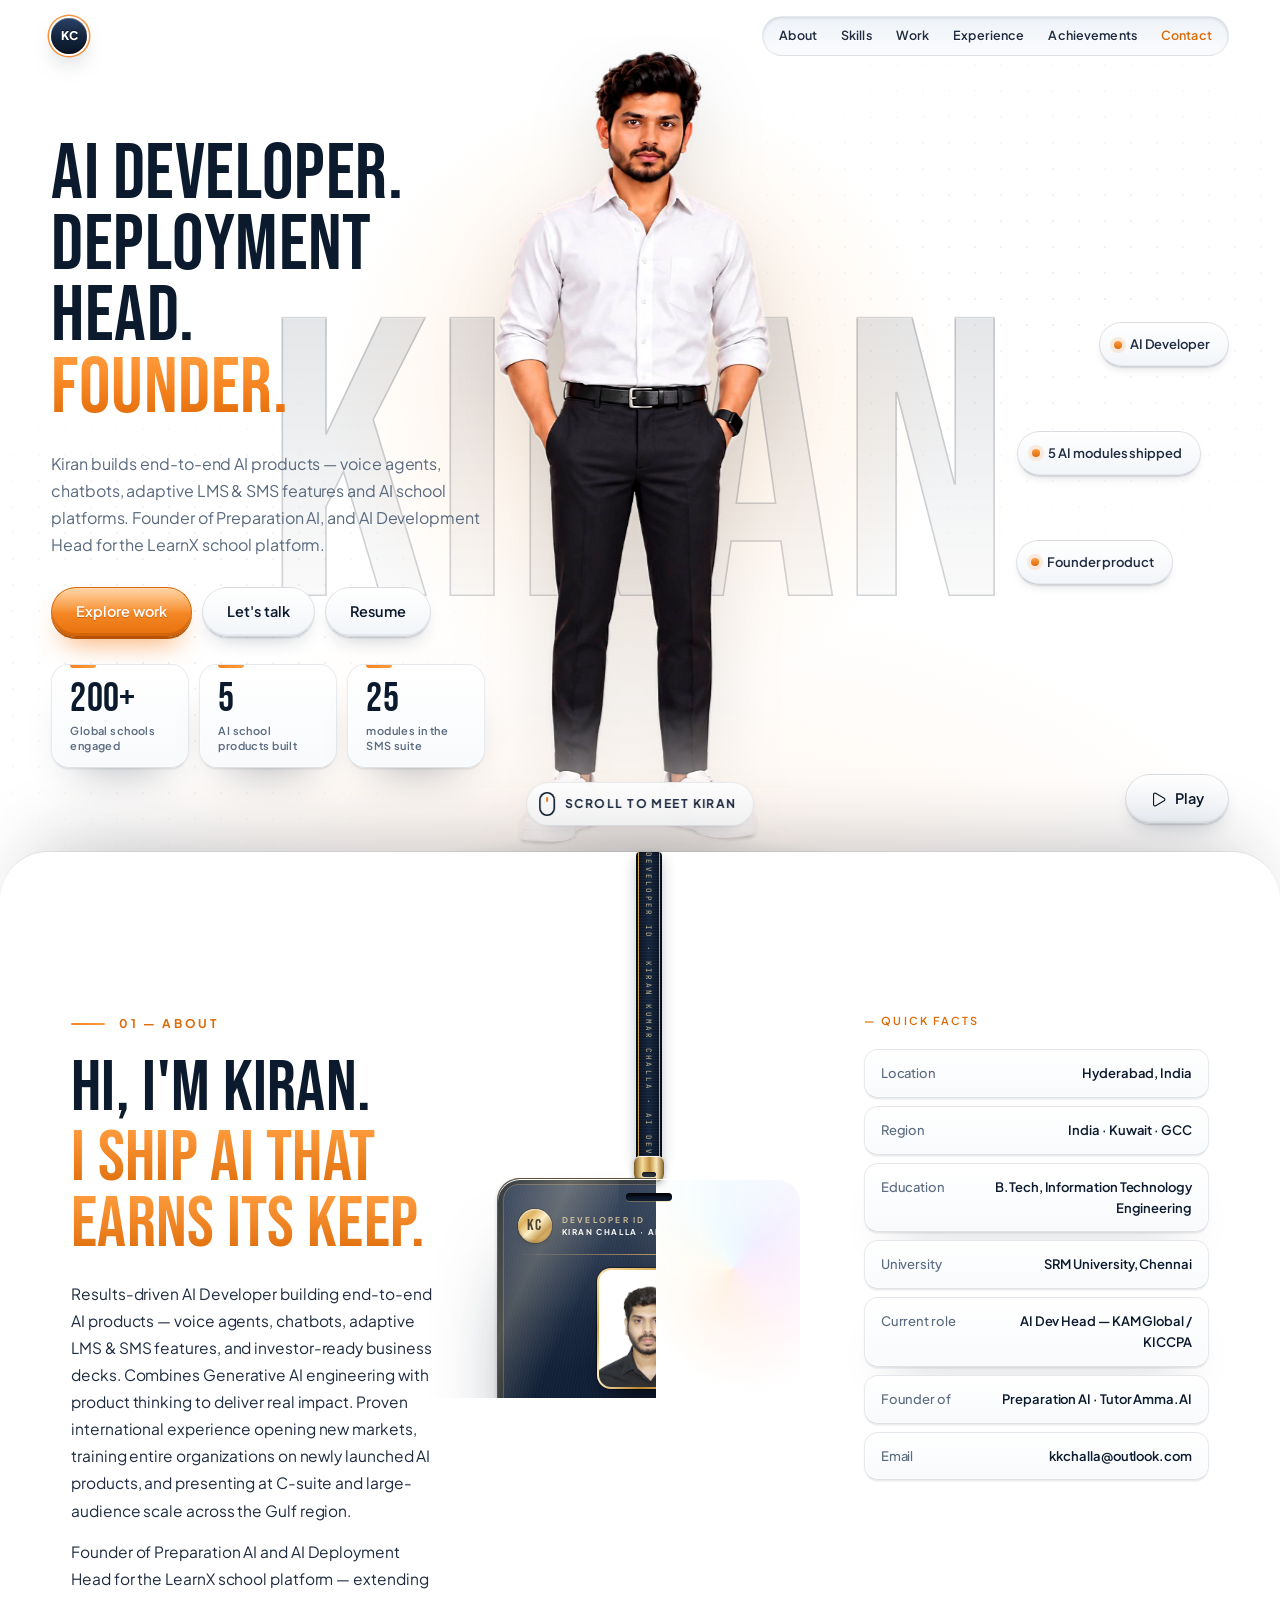
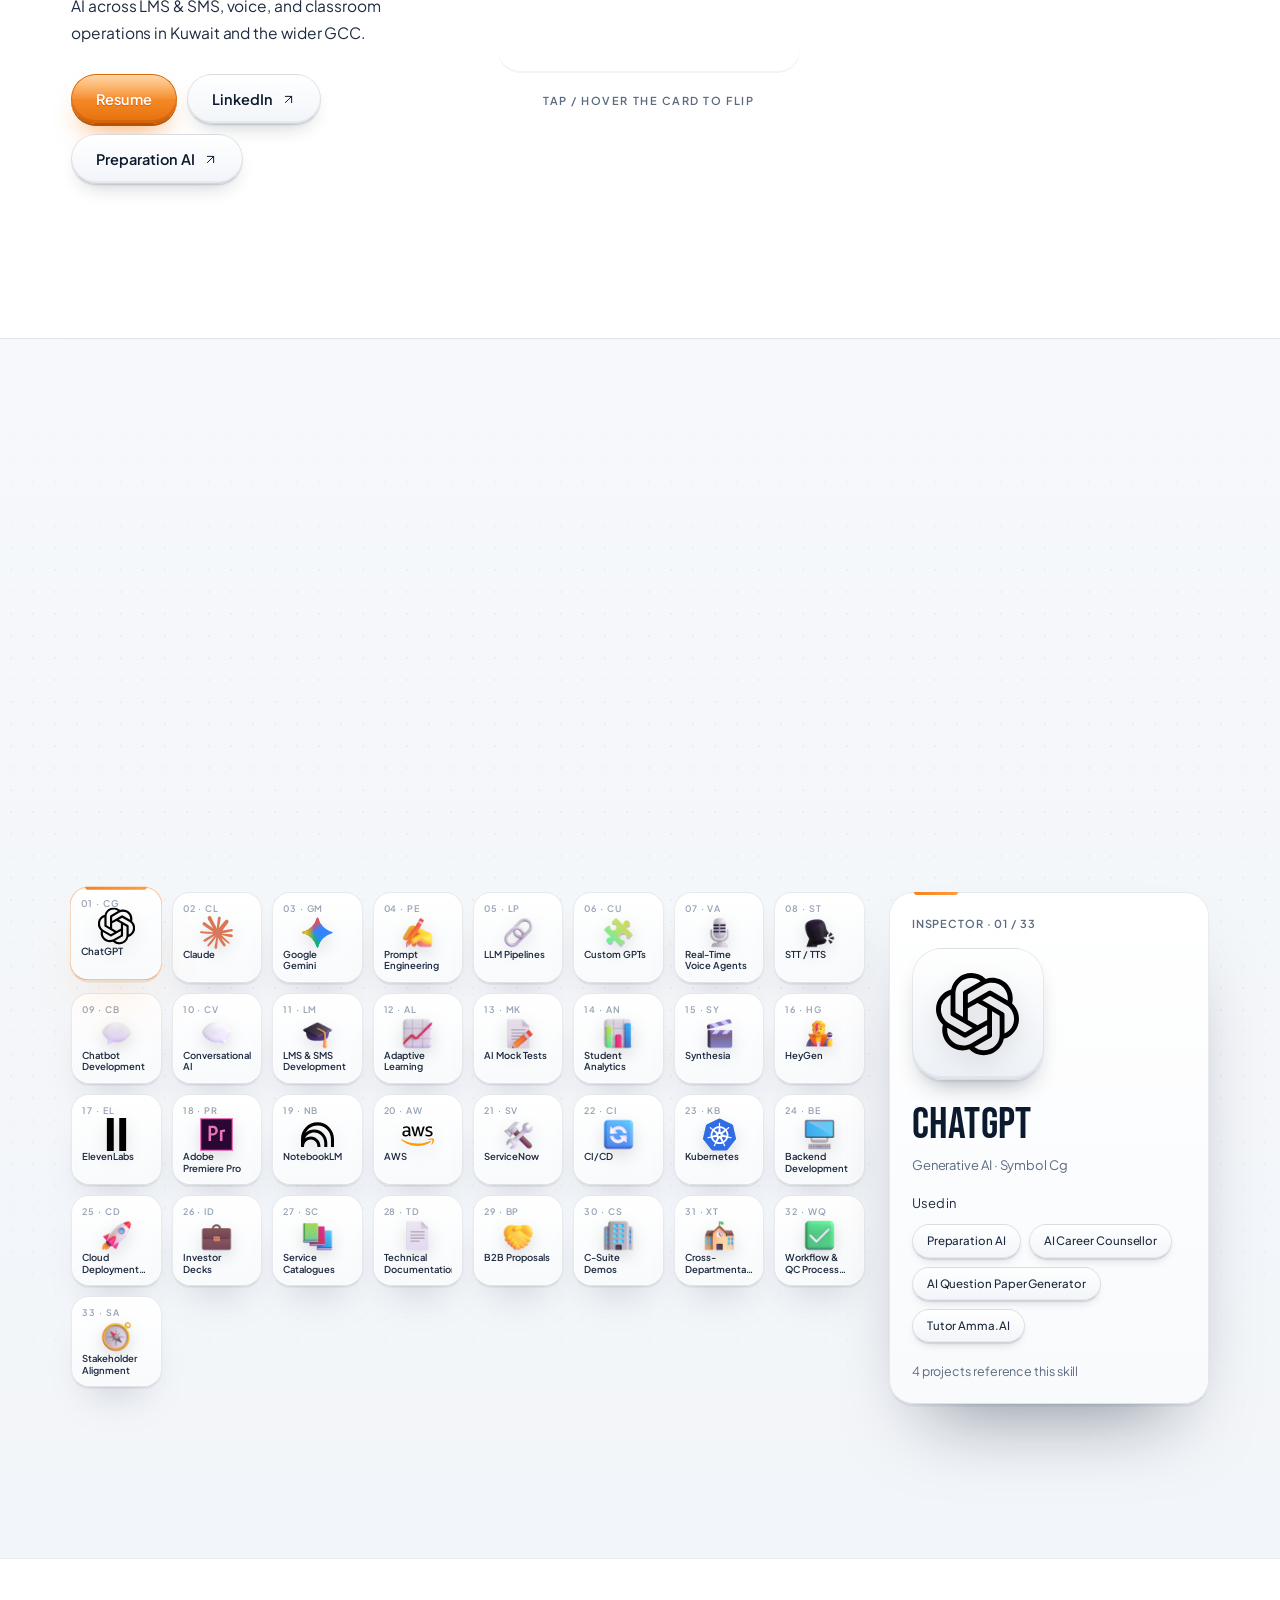
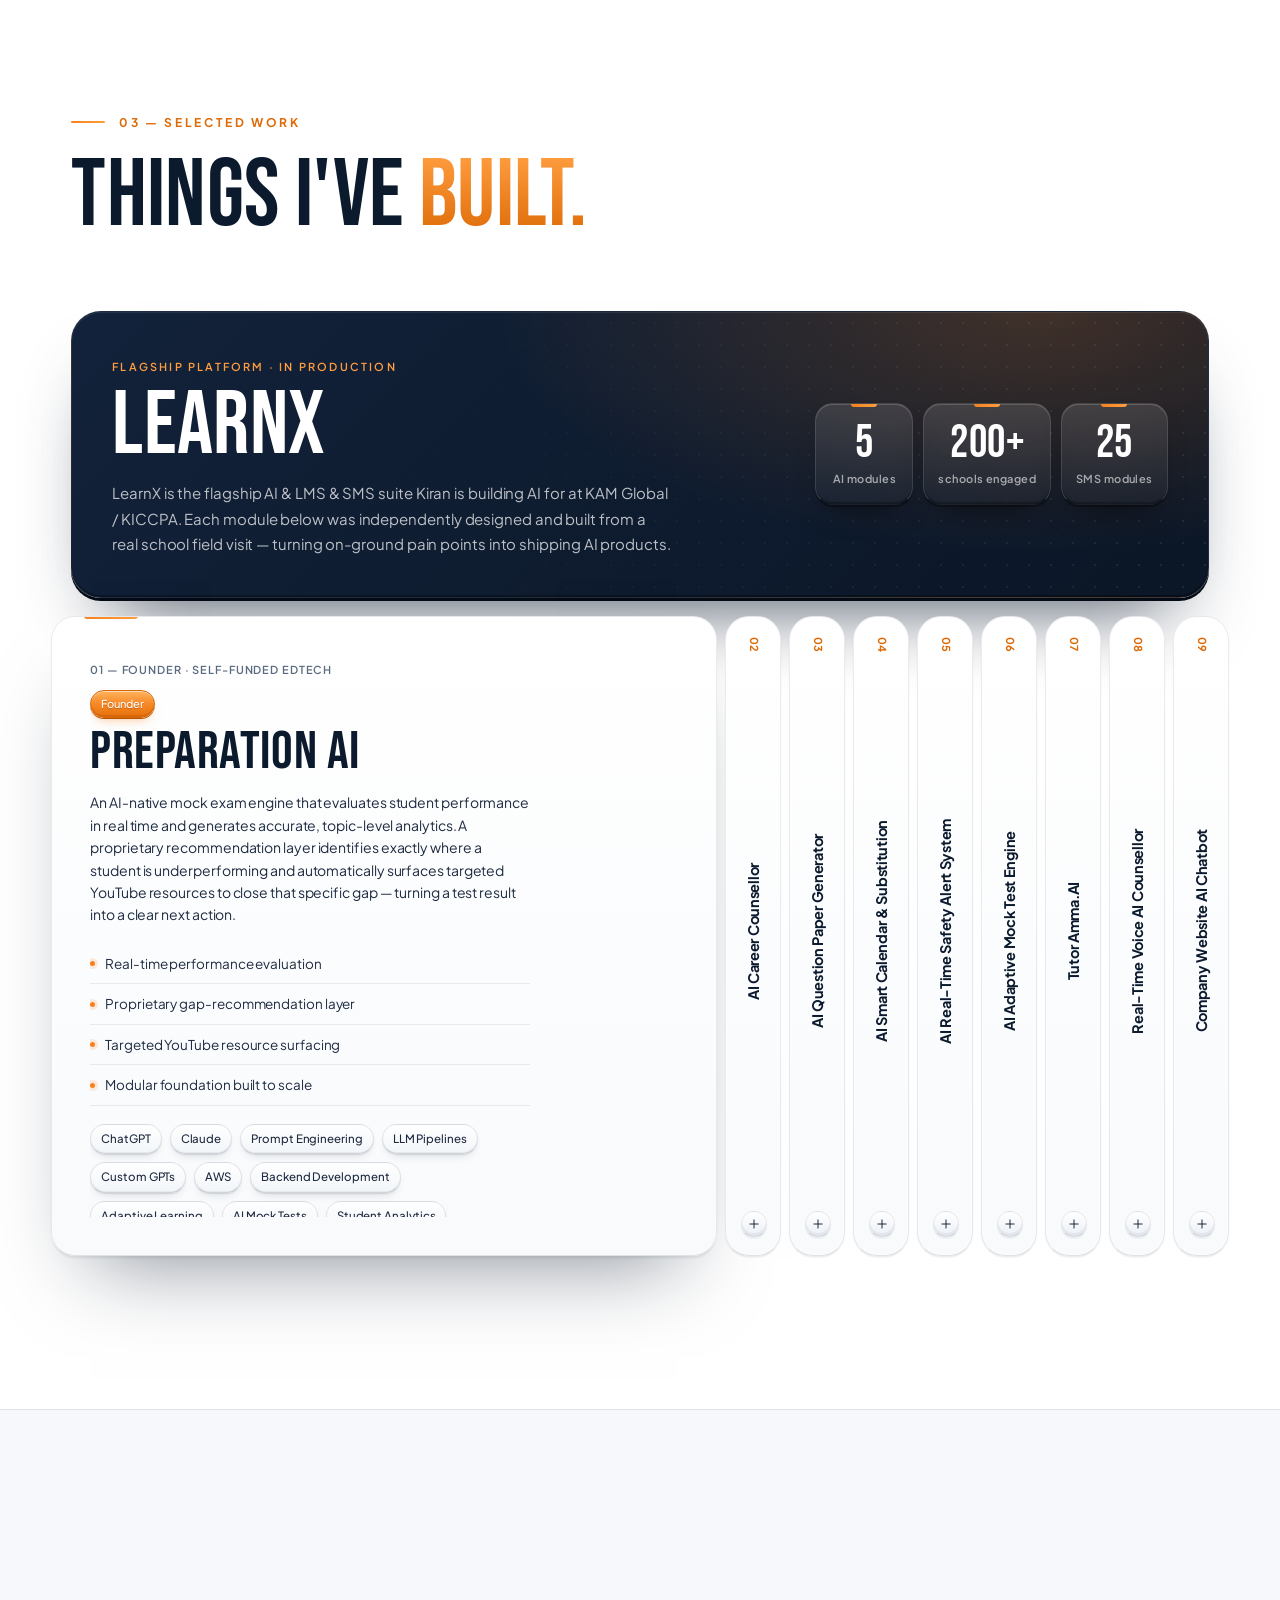
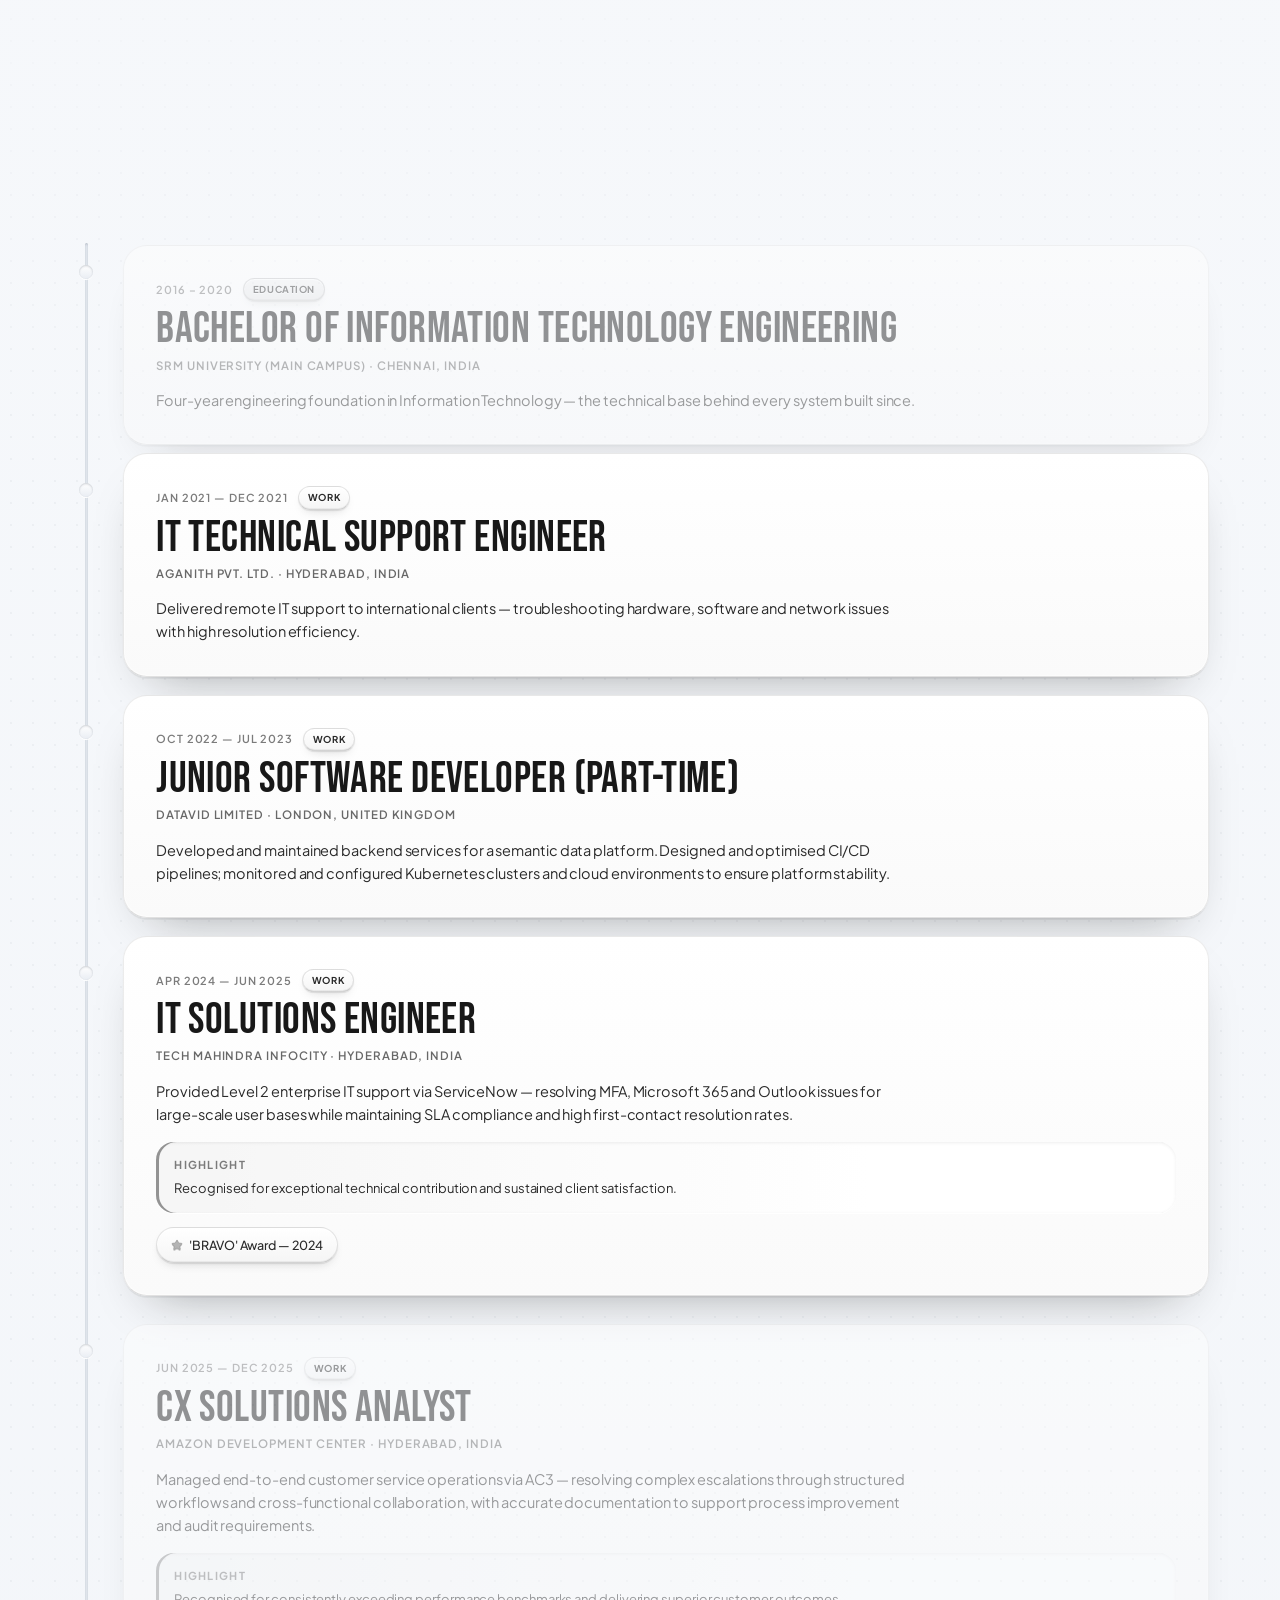
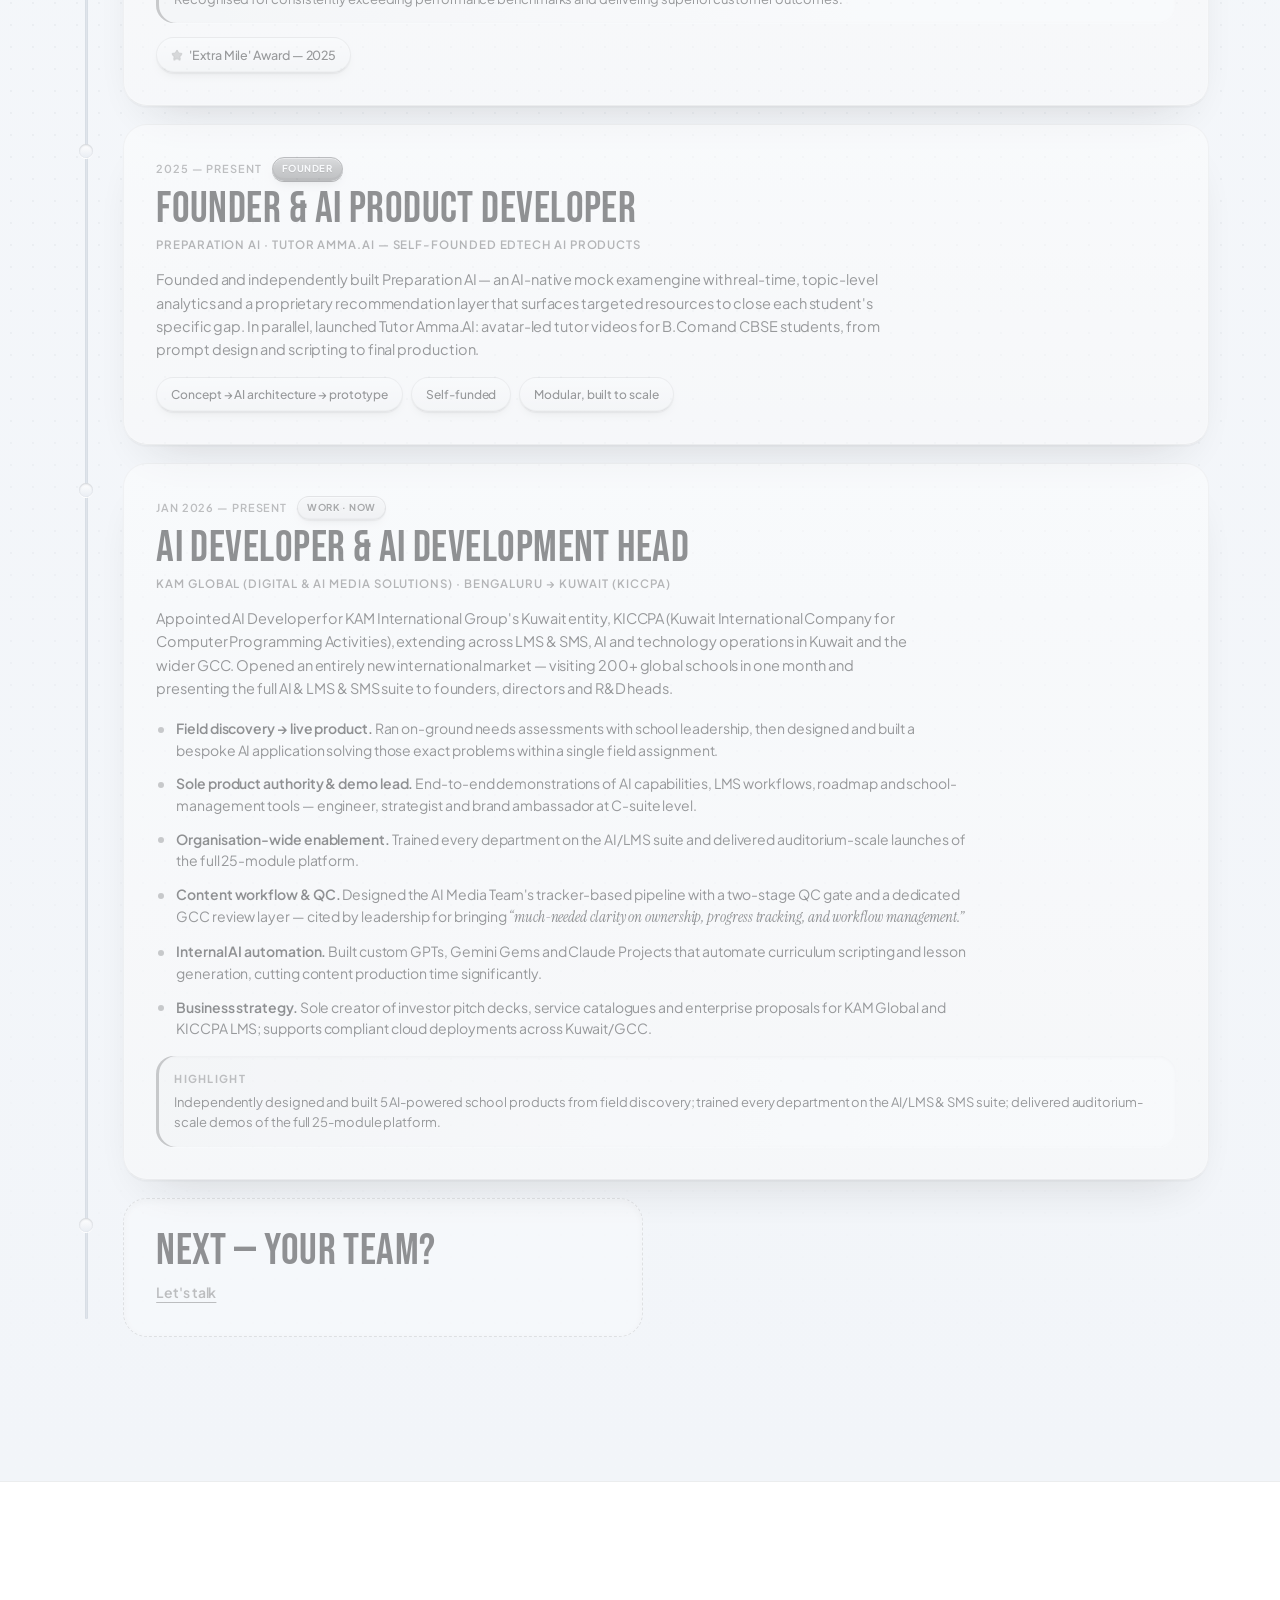
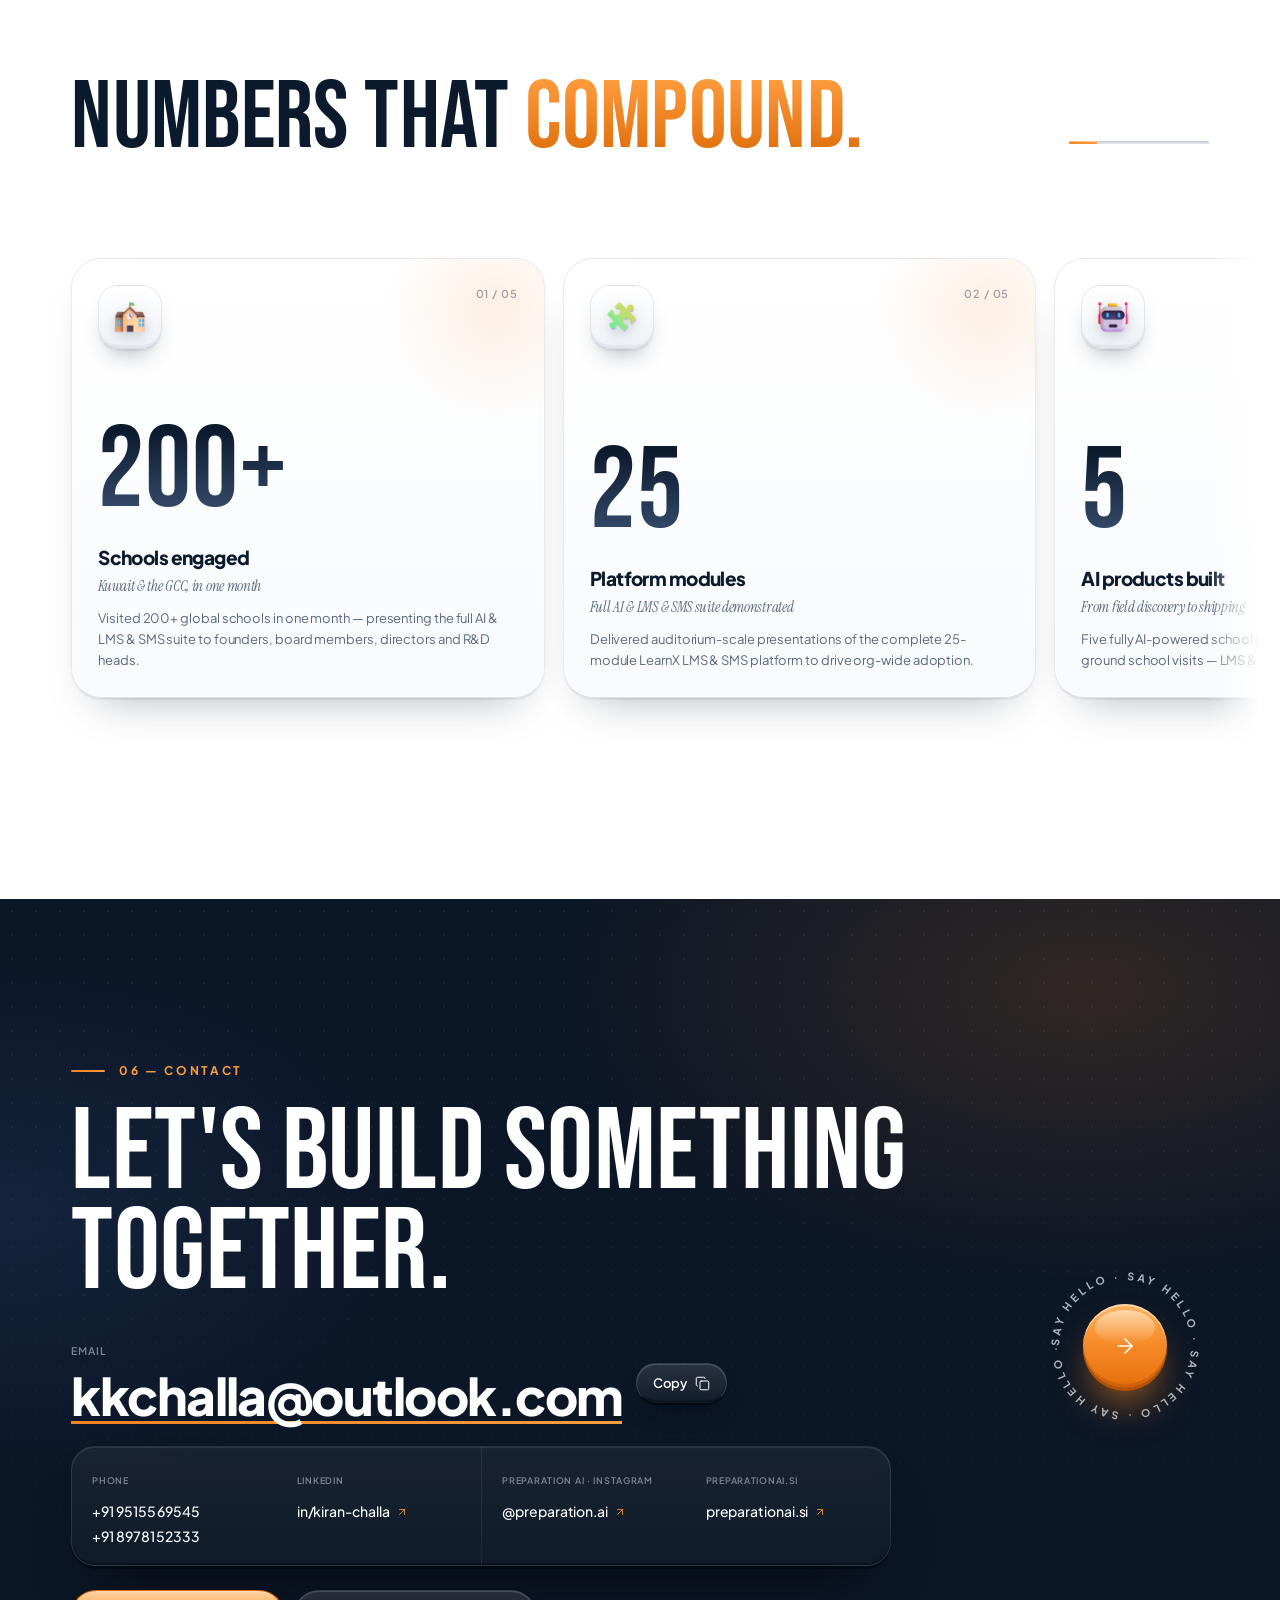
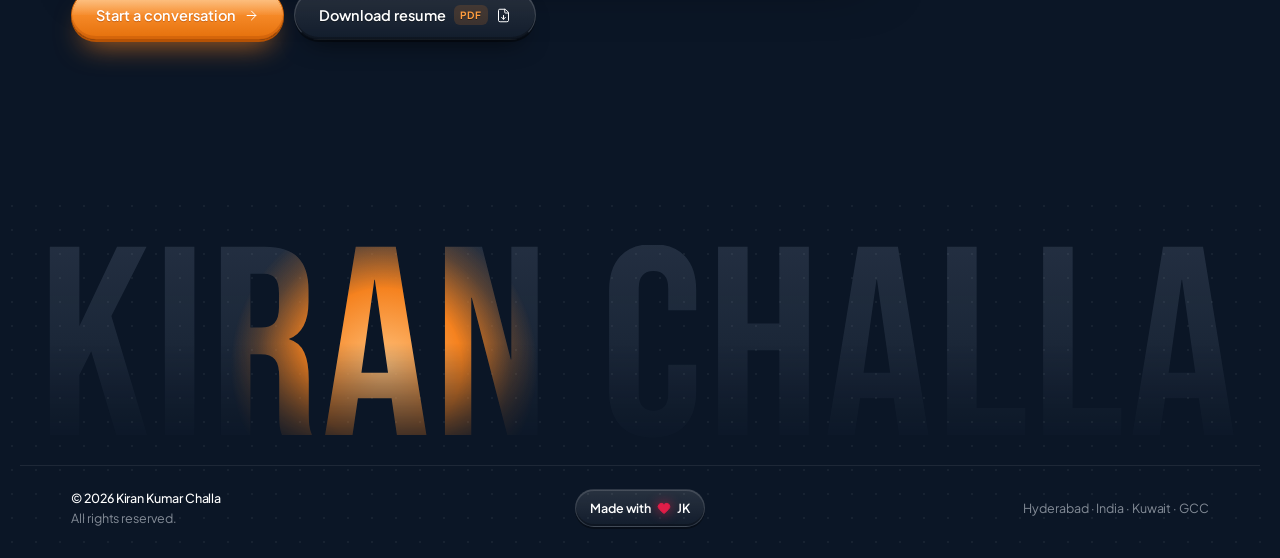
==== commit 0857b4ee: "ID card: luxury black card with gold foil Deep-navy brushed card with a gold inner rule, quiet KC cr" ====
--- a/html/index.html
+++ b/html/index.html
@@ -30,7 +30,7 @@
   <link rel="preconnect" href="https://fonts.gstatic.com" crossorigin>
   <link href="https://fonts.googleapis.com/css2?family=Bebas+Neue&family=Instrument+Serif:ital@0;1&family=Plus+Jakarta+Sans:wght@400;500;600;700;800&family=JetBrains+Mono:wght@400;500&display=swap" rel="stylesheet">
   <link rel="preload" as="image" href="assets/img/intro-start.webp" type="image/webp">
-  <link rel="stylesheet" href="assets/css/styles.css?v=8285e5bef7">
+  <link rel="stylesheet" href="assets/css/styles.css?v=ed2f598bbd">
   <script>document.documentElement.classList.add("js");setTimeout(function(){if(!window.__kc)document.documentElement.classList.remove("js")},2500)</script>
 
   <script type="application/ld+json">
@@ -228,6 +228,7 @@
               <div class="badge-face badge-front"><span class="badge-slot" aria-hidden="true"></span><span class="badge-holo" aria-hidden="true"></span>
                 <div class="badge-strip" aria-hidden="true"><div class="track"><span>DEVELOPER ID · v1.0 · ✓ VERIFIED · KIRAN KUMAR CHALLA · AI DEVELOPER ·</span><span>DEVELOPER ID · v1.0 · ✓ VERIFIED · KIRAN KUMAR CHALLA · AI DEVELOPER ·</span></div></div>
                 <div class="badge-body">
+                  <div class="badge-crest" aria-hidden="true"><span class="crest-mark">KC</span><span class="crest-text">Developer ID<br><b>Kiran Challa · AI</b></span></div>
                   <div class="photo-frame">
                   <div class="badge-photo">
                     <picture>
--- a/html/assets/css/styles.css
+++ b/html/assets/css/styles.css
@@ -1678,3 +1678,89 @@
 .badge-seal, .badge-seal .icon { animation: none; }
 .badge-seal::before { content: ""; position: absolute; inset: 3px; border-radius: 50%; background: radial-gradient(circle at 35% 30%, #fff 0%, #fff6ea 60%, #ffe2bf 100%); box-shadow: inset 0 1px 2px rgba(150,70,0,.25); }
 .badge-seal .icon { position: relative; stroke: var(--accent-deep); }
+
+/* ==========================================================================
+   v6 — Luxury "black card" ID: deep navy, brushed texture, gold foil
+   ========================================================================== */
+:root {
+  --gold-1: #f9e2a8; --gold-2: #e3b65e; --gold-3: #b8862f; --gold-4: #fff3cf;
+  --gold-foil: linear-gradient(135deg, #f9e2a8 0%, #d9a648 28%, #fff1c9 50%, #b98630 72%, #f2d18a 100%);
+}
+.badge { width: min(100%, 304px); aspect-ratio: 304 / 470; }
+.badge-face {
+  border-radius: 22px; color: #e9eef6;
+  background:
+    radial-gradient(120% 70% at 20% 0%, rgba(255,255,255,.10), transparent 55%),
+    repeating-linear-gradient(100deg, rgba(255,255,255,.018) 0 1px, transparent 1px 3px),
+    linear-gradient(160deg, #1b2c47 0%, #0f1d33 48%, #08111f 100%);
+  border: 1px solid rgba(227,182,94,.38);
+  box-shadow:
+    inset 0 1px 0 rgba(255,255,255,.14), inset 0 0 0 5px rgba(8,17,31,.6), inset 0 0 0 6px rgba(227,182,94,.28),
+    0 2px 4px rgba(12,26,46,.2), 0 60px 90px -40px rgba(12,26,46,.75);
+}
+.badge-face::before { background: linear-gradient(180deg, rgba(255,255,255,.08) 0%, transparent 30%); }
+.badge-face::after { top: 0; background: linear-gradient(115deg, transparent 35%, rgba(255,236,190,.22) 48%, transparent 60%); }
+.badge-holo { opacity: .22; mix-blend-mode: screen; }
+.badge-slot { top: 14px; width: 46px; height: 8px; background: linear-gradient(180deg, #050b15, #111f35); box-shadow: inset 0 2px 3px rgba(0,0,0,.8), 0 1px 0 rgba(227,182,94,.35); }
+/* Header: replace the busy marquee with a quiet crest */
+.badge-strip { display: none; }
+.badge-body { padding: 34px 22px 18px; }
+.badge-crest { width: 100%; display: flex; align-items: center; gap: 10px; padding-bottom: 14px; margin-bottom: 16px; border-bottom: 1px solid transparent;
+  border-image: linear-gradient(90deg, transparent, rgba(227,182,94,.7), transparent) 1; }
+.crest-mark {
+  display: grid; place-items: center; width: 34px; height: 34px; border-radius: 50%; flex: none;
+  font-family: var(--font-display); font-size: 16px; letter-spacing: .04em; color: #1a1206;
+  background: var(--gold-foil); box-shadow: inset 0 1px 0 rgba(255,255,255,.7), inset 0 -2px 2px rgba(110,70,10,.35), 0 0 0 1px rgba(0,0,0,.4), 0 4px 10px -4px rgba(0,0,0,.6);
+}
+.crest-text { text-align: left; font-size: 8px; line-height: 1.5; letter-spacing: .28em; text-transform: uppercase; color: rgba(249,226,168,.75); font-weight: 700; }
+.crest-text b { color: #fff; letter-spacing: .2em; font-weight: 700; }
+/* Photo: thin gold-foil rim, seal in gold */
+.photo-frame { margin-top: 0; }
+.badge-photo { width: 112px; padding: 2px; border-radius: 14px; background: var(--gold-foil); box-shadow: 0 18px 30px -14px rgba(0,0,0,.8), 0 0 0 1px rgba(0,0,0,.5); }
+.badge-photo img { border: 0; box-shadow: none; border-radius: 12px; }
+.badge-seal { right: -10px; bottom: -8px; width: 28px; height: 28px; background: var(--gold-foil); box-shadow: 0 0 0 2px #0f1d33, 0 6px 12px -4px rgba(0,0,0,.7); }
+.badge-seal::before { display: none; }
+.badge-seal .icon { stroke: #2a1c05; stroke-width: 2.8; }
+/* Type */
+.badge-name { margin-top: 16px; font-size: 27px; letter-spacing: .07em; color: #fff; text-shadow: 0 1px 0 rgba(0,0,0,.4); }
+.badge-role { margin-top: 6px; font-size: 8.5px; letter-spacing: .2em; line-height: 1.6; color: var(--gold-2); }
+.badge-rows { margin-top: 16px; gap: 0; border-top: 1px solid rgba(255,255,255,.08); }
+.badge-rows div { padding: 9px 2px; border: 0; border-bottom: 1px solid rgba(255,255,255,.08); border-radius: 0; background: none; box-shadow: none; }
+.badge-rows dt { color: rgba(249,226,168,.6); }
+.badge-rows dd { color: #fff; font-weight: 600; }
+.badge-rows dd.mono { color: var(--gold-1); }
+/* Footer: gold chip + QR on a white tile */
+.badge-chip { background: var(--gold-foil); margin-bottom: 12px; box-shadow: inset 0 1px 0 rgba(255,255,255,.75), inset 0 -1px 1px rgba(110,70,10,.45), 0 3px 6px rgba(0,0,0,.5); }
+.badge-qr svg { background: #fff; box-shadow: 0 0 0 1px rgba(227,182,94,.5), 0 6px 14px -6px rgba(0,0,0,.7); }
+.badge-qr small { color: rgba(249,226,168,.65); }
+/* Back face */
+.badge-back .badge-body { padding-top: 34px; }
+.back-head { padding-bottom: 12px; border-bottom: 1px solid transparent; border-image: linear-gradient(90deg, rgba(227,182,94,.7), transparent) 1; }
+.back-head h4 { color: #fff; }
+.verified { background: var(--gold-foil); border: 0; color: #2a1c05; text-shadow: none; box-shadow: inset 0 1px 0 rgba(255,255,255,.7), 0 3px 8px -3px rgba(0,0,0,.6); }
+.back-list dt { color: var(--gold-2); }
+.back-list dd { color: rgba(233,238,246,.9); }
+.back-list div { border-bottom-color: rgba(255,255,255,.08); }
+.back-foot { border-top-color: rgba(255,255,255,.08); }
+.signature { color: var(--gold-1); }
+.back-foot small { color: rgba(233,238,246,.6); }
+/* Lanyard + clip in brushed gold */
+.lanyard {
+  background:
+    linear-gradient(90deg, transparent 2px, rgba(227,182,94,.9) 2px 3px, transparent 3px calc(100% - 3px), rgba(227,182,94,.9) calc(100% - 3px) calc(100% - 2px), transparent calc(100% - 2px)),
+    repeating-linear-gradient(0deg, rgba(255,255,255,.03) 0 1px, transparent 1px 3px),
+    linear-gradient(90deg, #070e1a 0%, #16263f 50%, #070e1a 100%);
+}
+.lanyard span { color: rgba(249,226,168,.75); }
+.clip { background: linear-gradient(90deg, #8a6424 0%, #f6dc9c 28%, #c39340 52%, #fbe8b7 74%, #8a6424 100%); }
+.badge-hint { color: var(--muted); }
+/* fit: everything inside the card */
+.badge { aspect-ratio: 304 / 496; }
+.badge-front .badge-body { padding: 30px 20px 16px; }
+.badge-crest { padding-bottom: 11px; margin-bottom: 13px; }
+.badge-photo { width: 104px; }
+.badge-name { margin-top: 13px; font-size: 25px; }
+.badge-rows { margin-top: 12px; }
+.badge-rows div { padding: 7px 2px; }
+.badge-foot { padding-top: 8px; }
+.badge-qr svg { width: 50px; height: 50px; }
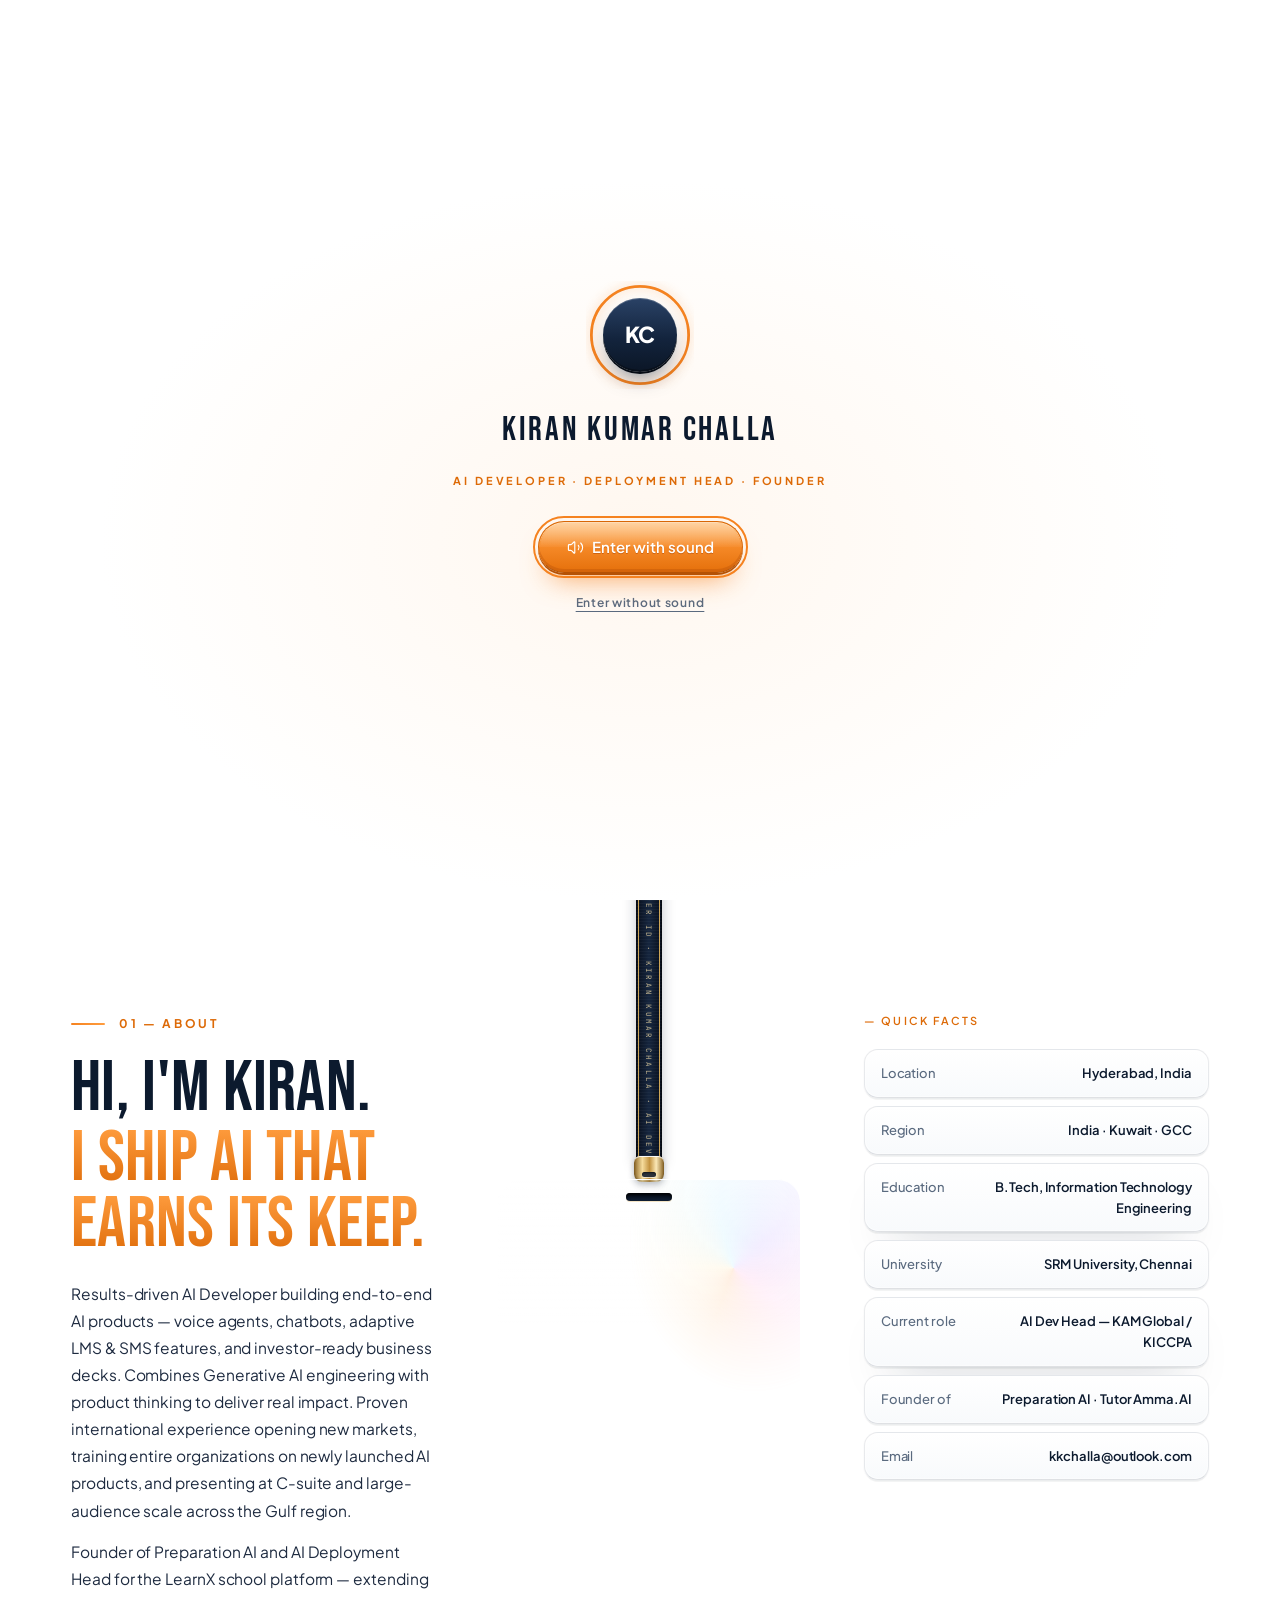
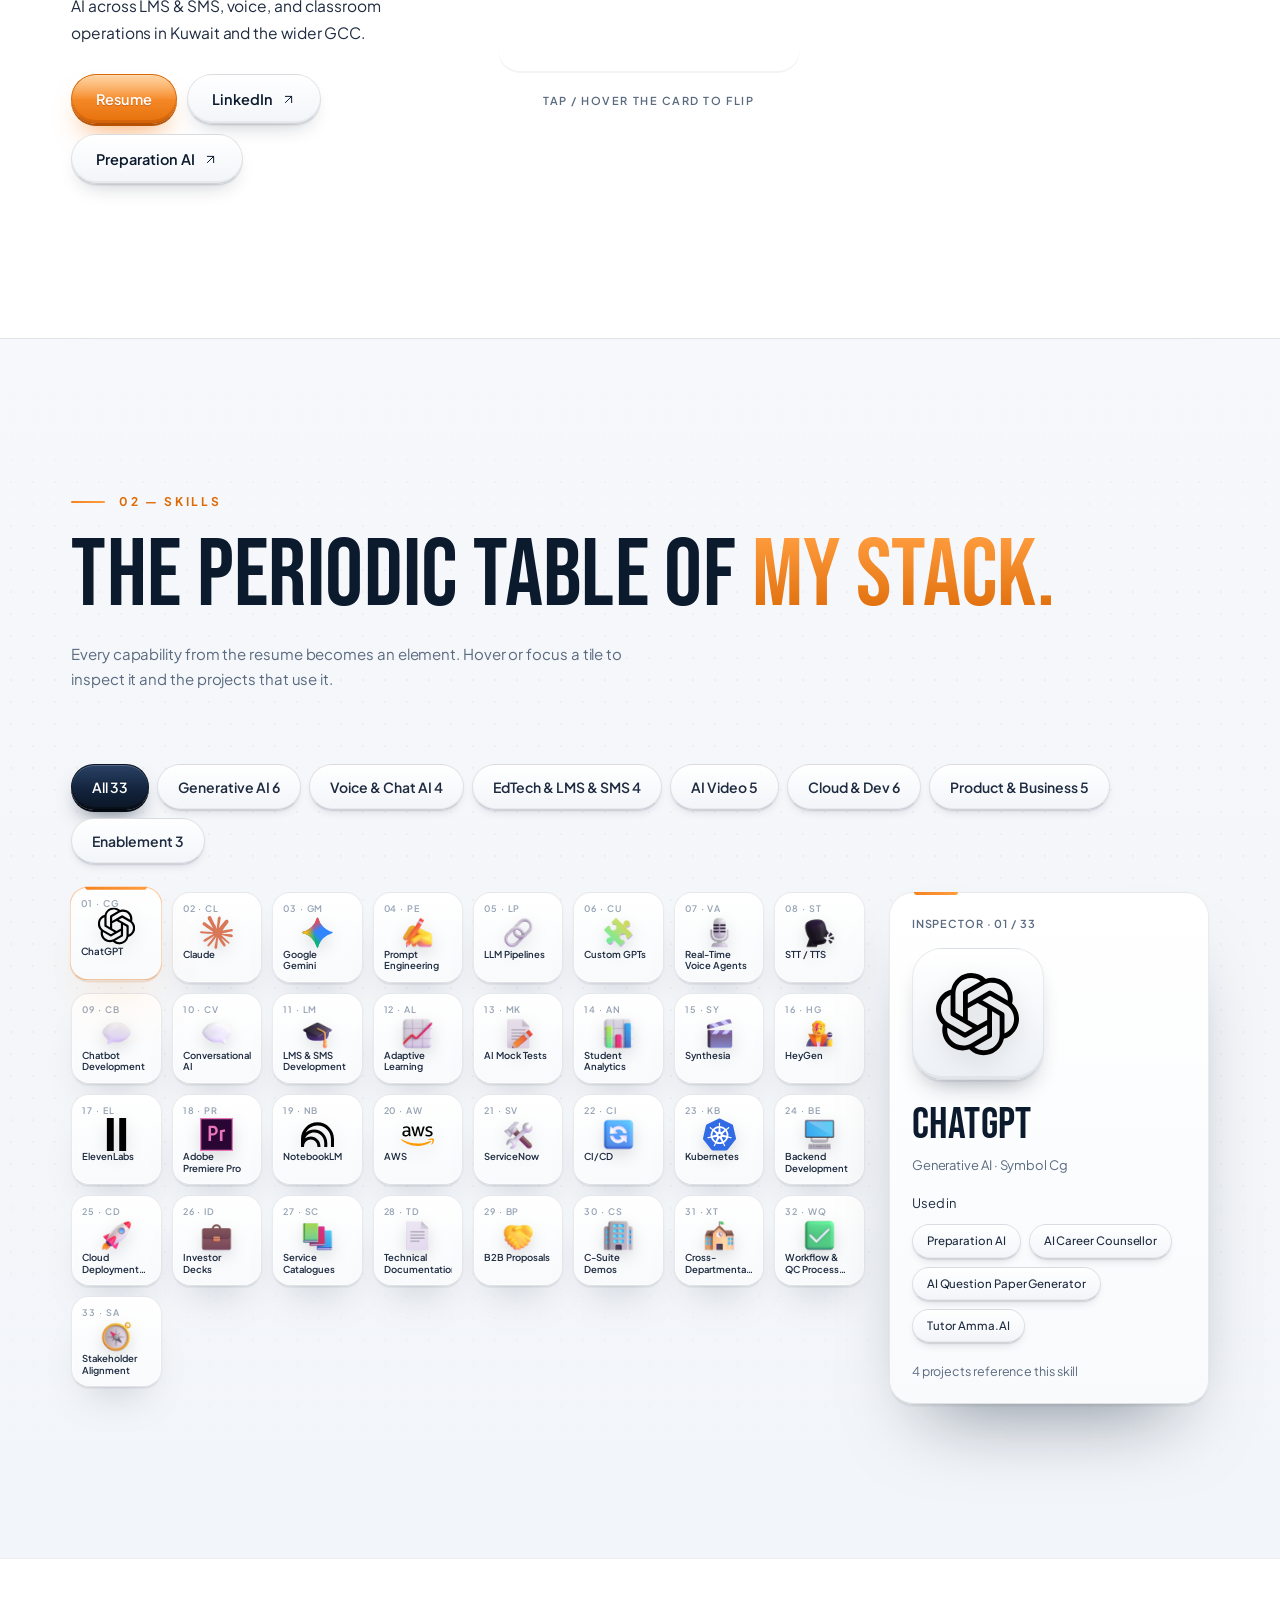
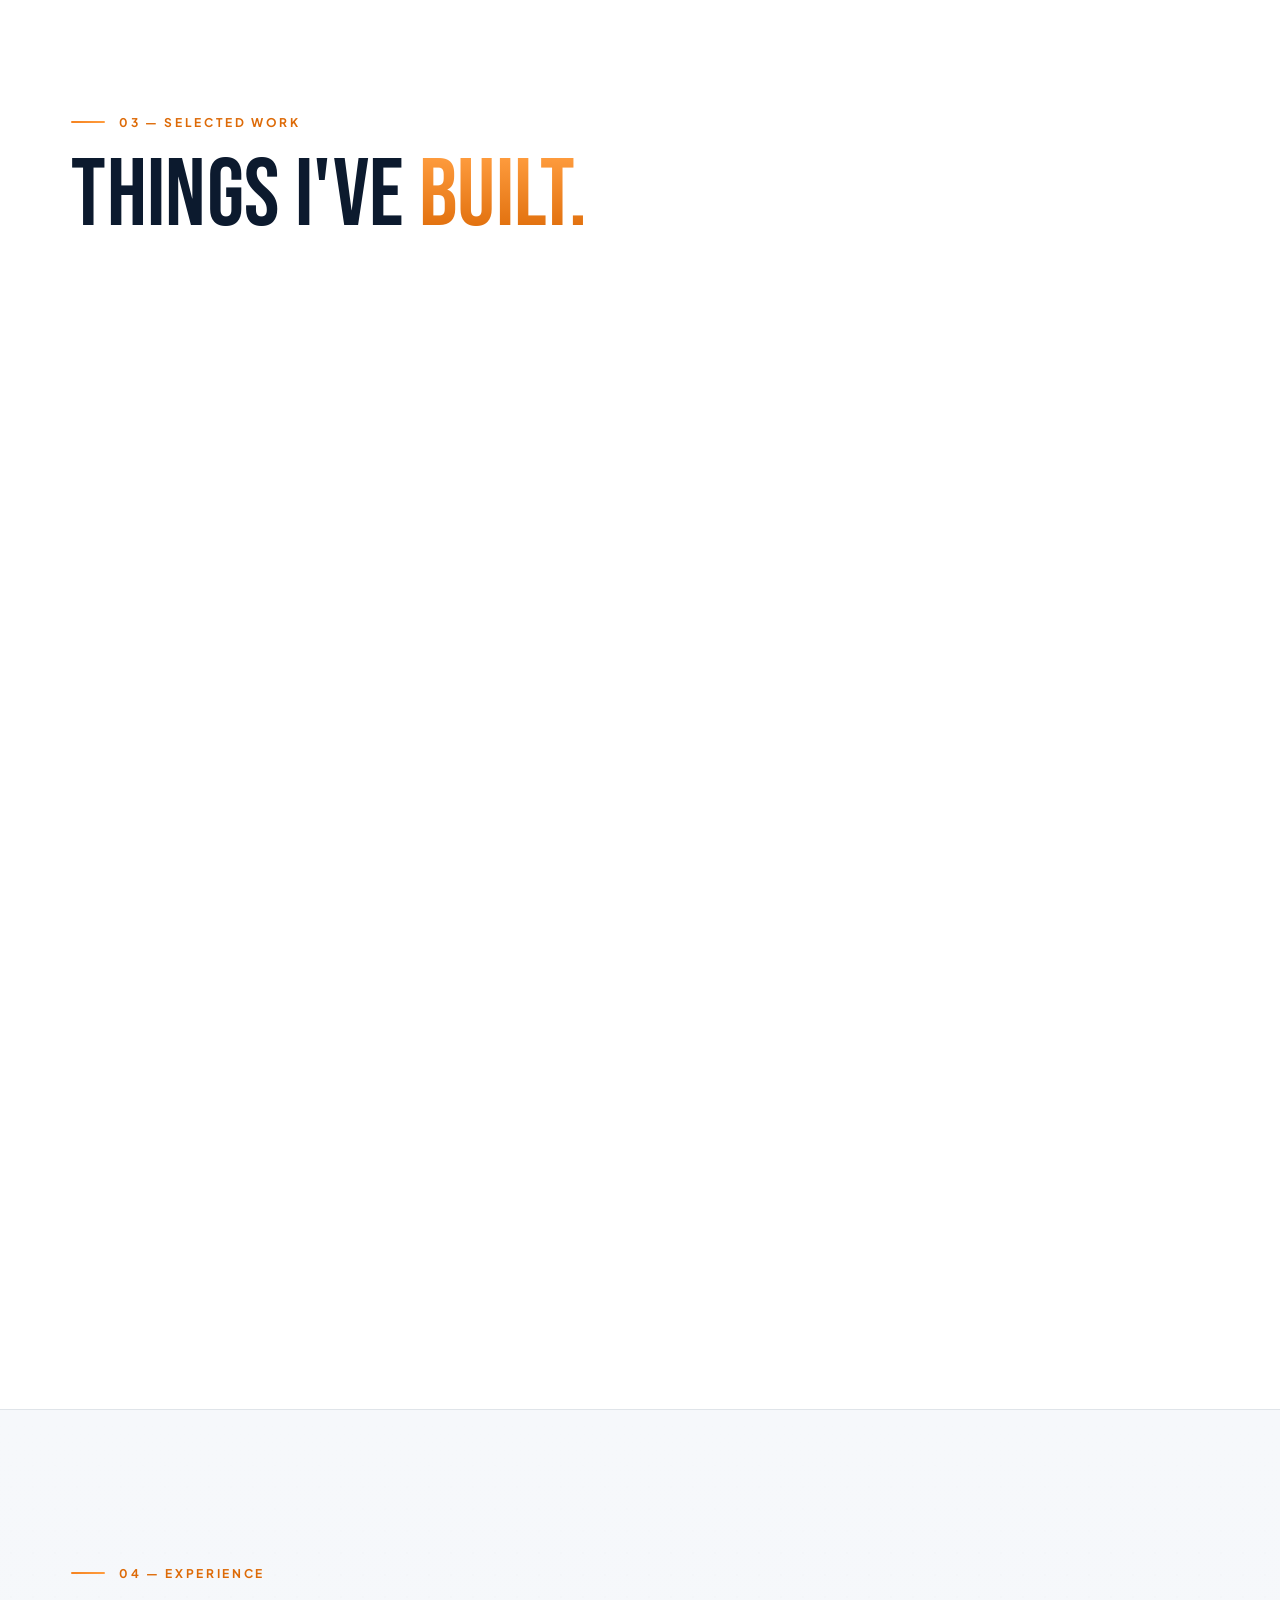
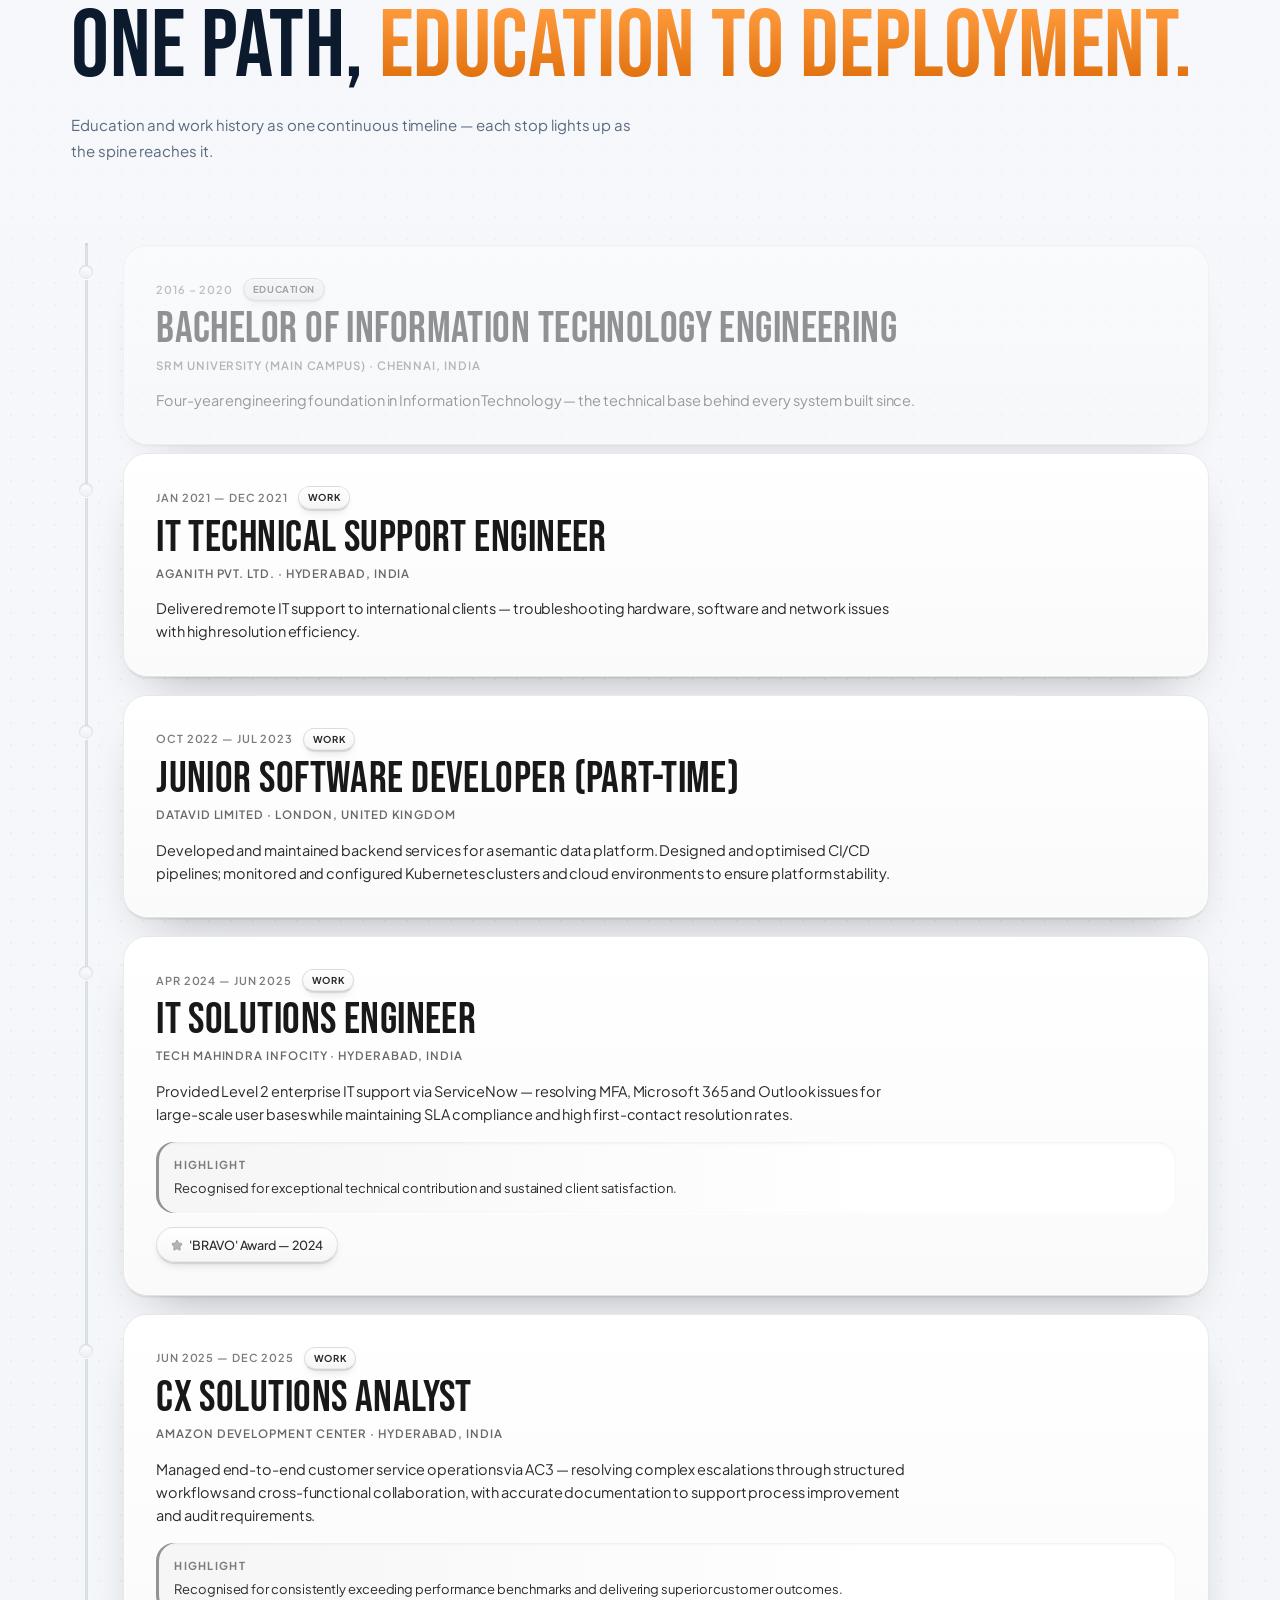
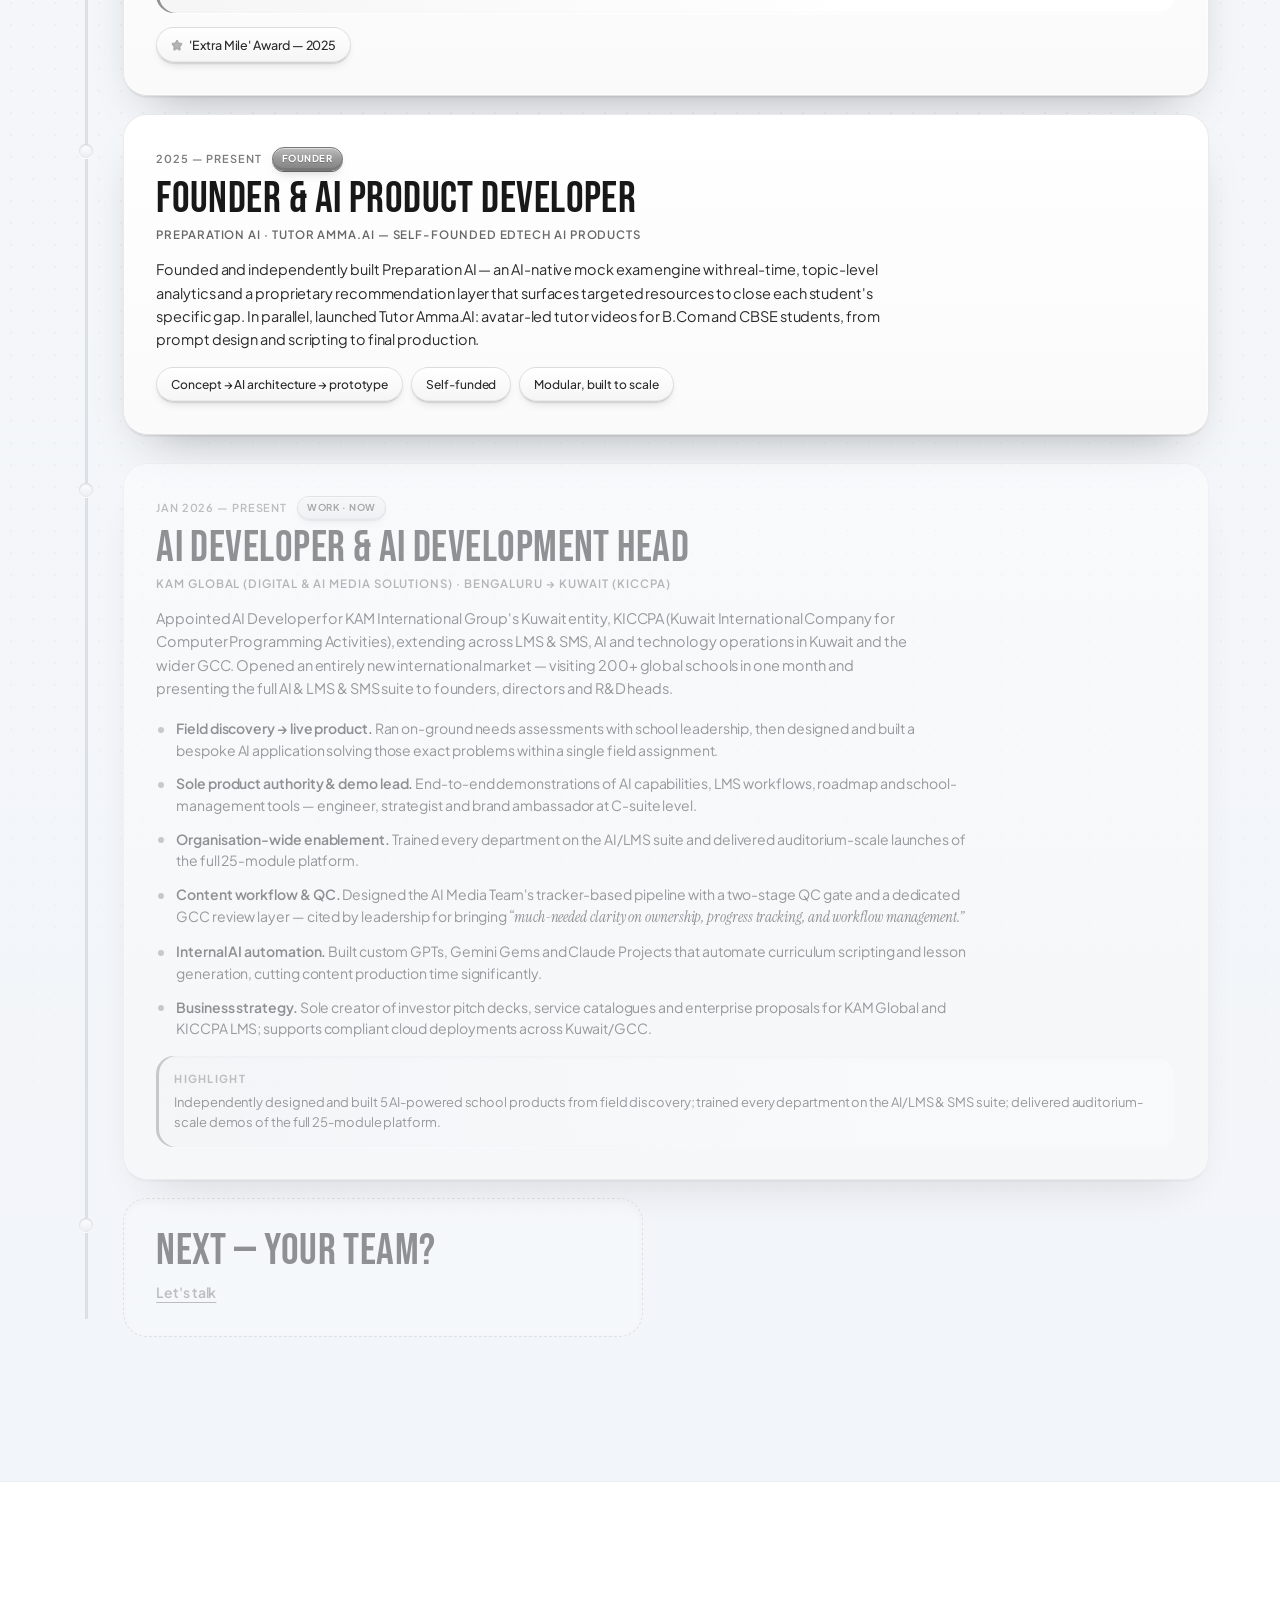
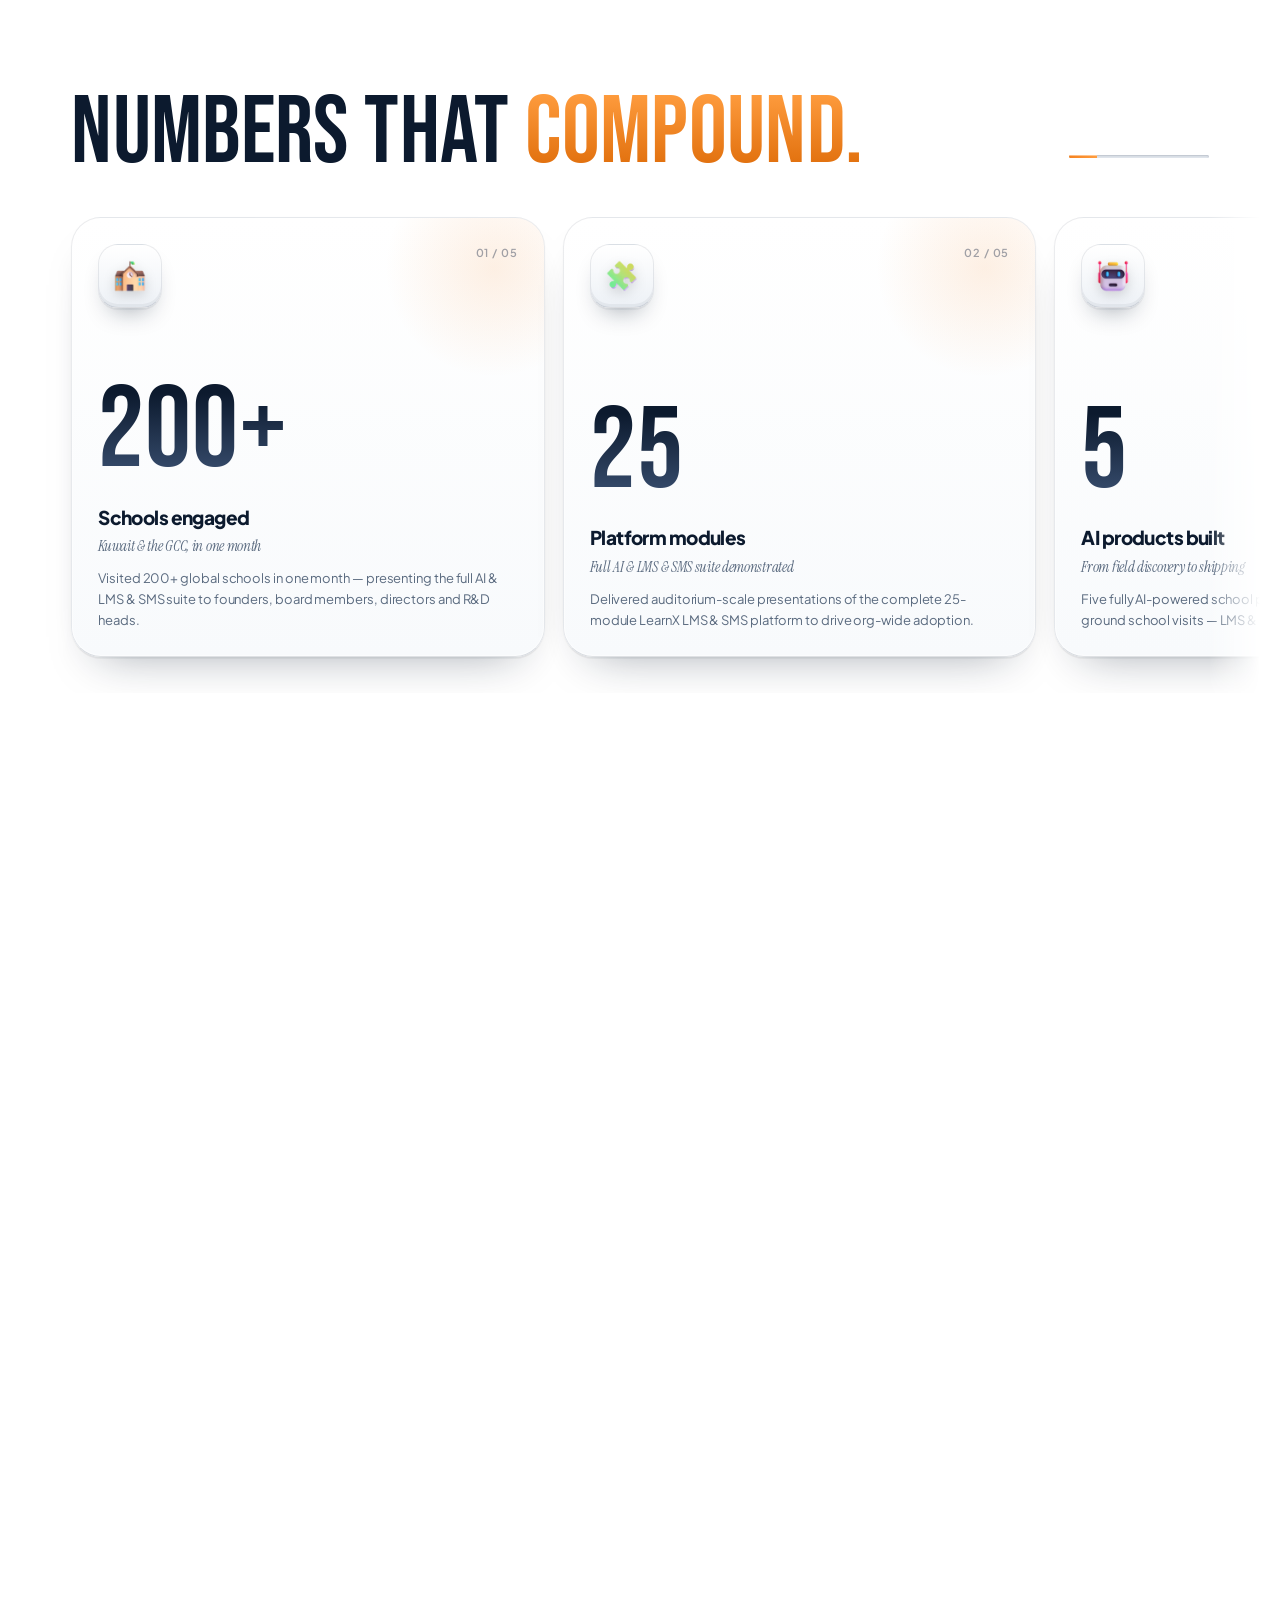
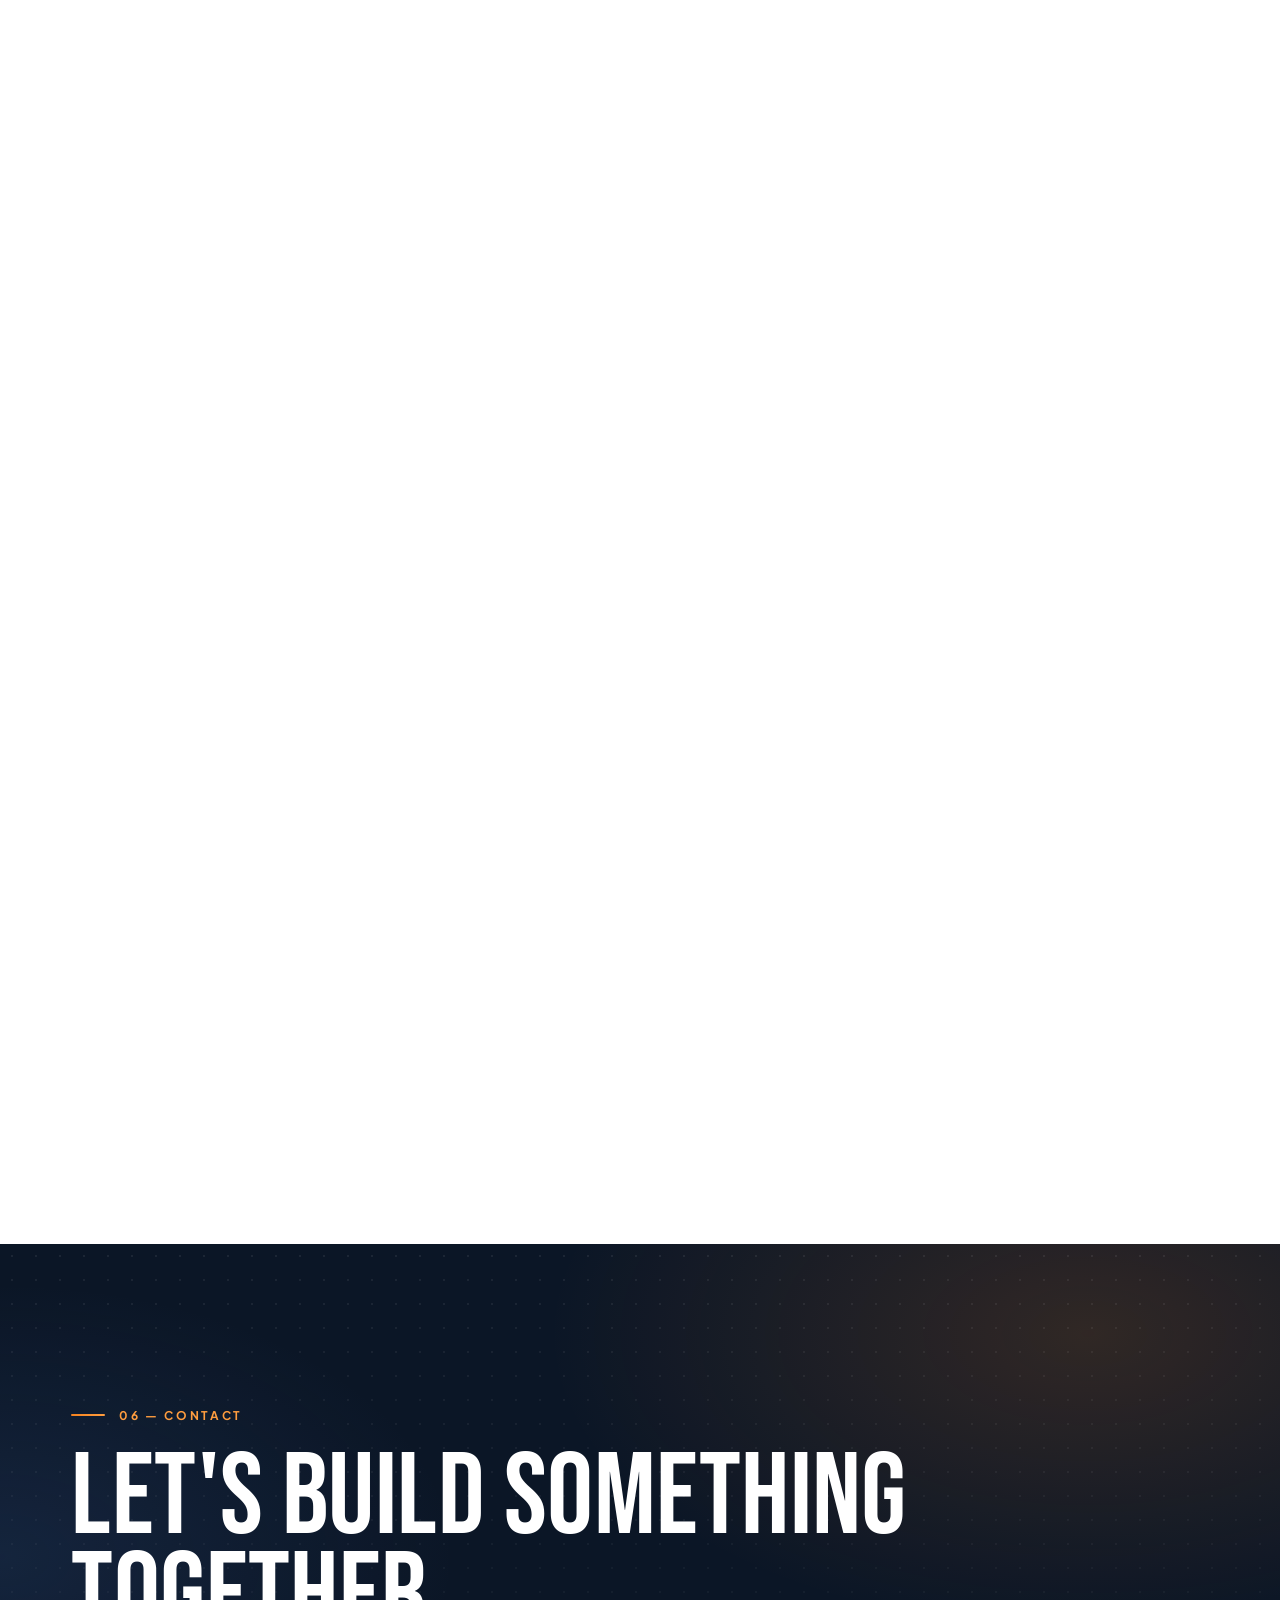
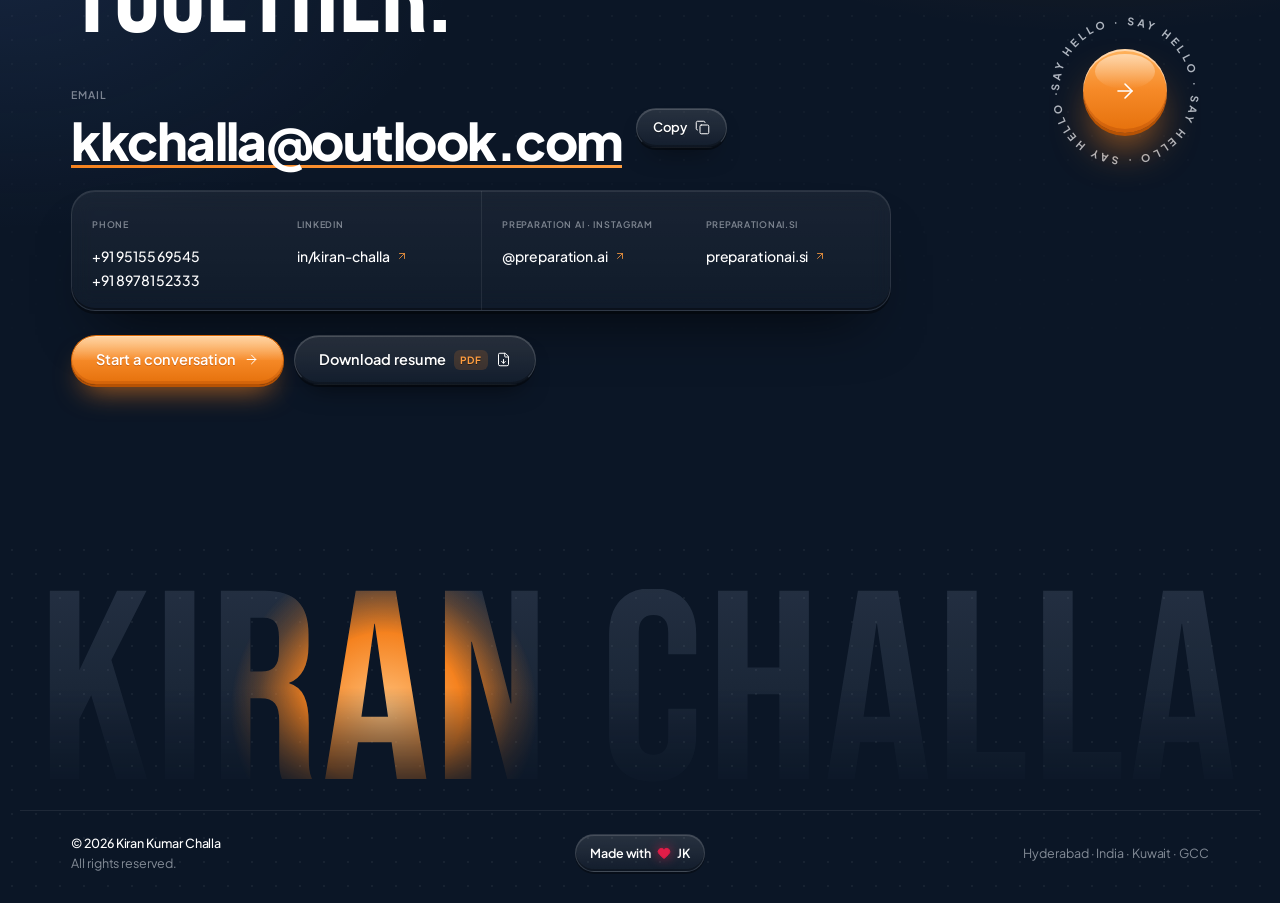
==== commit 3aadd92a: "Voice that actually plays, scroll-driven Achievements, ID chip removed - Browsers never grant audio " ====
--- a/html/index.html
+++ b/html/index.html
@@ -30,7 +30,7 @@
   <link rel="preconnect" href="https://fonts.gstatic.com" crossorigin>
   <link href="https://fonts.googleapis.com/css2?family=Bebas+Neue&family=Instrument+Serif:ital@0;1&family=Plus+Jakarta+Sans:wght@400;500;600;700;800&family=JetBrains+Mono:wght@400;500&display=swap" rel="stylesheet">
   <link rel="preload" as="image" href="assets/img/intro-start.webp" type="image/webp">
-  <link rel="stylesheet" href="assets/css/styles.css?v=ed2f598bbd">
+  <link rel="stylesheet" href="assets/css/styles.css?v=57746a8829">
   <script>document.documentElement.classList.add("js");setTimeout(function(){if(!window.__kc)document.documentElement.classList.remove("js")},2500)</script>
 
   <script type="application/ld+json">
@@ -119,7 +119,7 @@
   <div class="ambient" aria-hidden="true"><span></span><span></span><span></span></div>
   <div class="grain" aria-hidden="true"></div>
   <div class="progress" aria-hidden="true"></div>
-  <div class="preloader" id="preloader" aria-hidden="true">
+  <div class="preloader" id="preloader">
     <div class="pl-inner">
       <div class="pl-mark">
         <svg viewBox="0 0 120 120"><circle class="pl-track" cx="60" cy="60" r="54"/><circle class="pl-ring" cx="60" cy="60" r="54"/></svg>
@@ -127,6 +127,10 @@
       </div>
       <div class="pl-name">Kiran Kumar Challa</div>
       <div class="pl-role">AI Developer · Deployment Head · Founder</div>
+      <button class="btn btn--dark pl-enter" type="button" id="pl-enter">
+        <svg class="icon" aria-hidden="true"><use href="#i-volume-2"/></svg><span>Enter with sound</span>
+      </button>
+      <button class="pl-quiet" type="button" id="pl-quiet">Enter without sound</button>
     </div>
   </div>
 
@@ -245,7 +249,6 @@
                     <div><dt>Dept.</dt><dd>AI &amp; LMS &amp; SMS Engineering</dd></div>
                   </dl>
                   <div class="badge-foot">
-                    <span class="badge-chip" aria-hidden="true"><i></i></span>
                     <div class="badge-qr"><svg viewBox="0 0 29 29" shape-rendering="crispEdges" aria-hidden="true"><path d="M0 0h1v1h-1zM1 0h1v1h-1zM2 0h1v1h-1zM3 0h1v1h-1zM4 0h1v1h-1zM5 0h1v1h-1zM6 0h1v1h-1zM9 0h1v1h-1zM14 0h1v1h-1zM15 0h1v1h-1zM17 0h1v1h-1zM18 0h1v1h-1zM19 0h1v1h-1zM22 0h1v1h-1zM23 0h1v1h-1zM24 0h1v1h-1zM25 0h1v1h-1zM26 0h1v1h-1zM27 0h1v1h-1zM28 0h1v1h-1zM0 1h1v1h-1zM6 1h1v1h-1zM9 1h1v1h-1zM10 1h1v1h-1zM11 1h1v1h-1zM15 1h1v1h-1zM16 1h1v1h-1zM18 1h1v1h-1zM20 1h1v1h-1zM22 1h1v1h-1zM28 1h1v1h-1zM0 2h1v1h-1zM2 2h1v1h-1zM3 2h1v1h-1zM4 2h1v1h-1zM6 2h1v1h-1zM11 2h1v1h-1zM14 2h1v1h-1zM16 2h1v1h-1zM17 2h1v1h-1zM19 2h1v1h-1zM22 2h1v1h-1zM24 2h1v1h-1zM25 2h1v1h-1zM26 2h1v1h-1zM28 2h1v1h-1zM0 3h1v1h-1zM2 3h1v1h-1zM3 3h1v1h-1zM4 3h1v1h-1zM6 3h1v1h-1zM9 3h1v1h-1zM10 3h1v1h-1zM12 3h1v1h-1zM14 3h1v1h-1zM18 3h1v1h-1zM19 3h1v1h-1zM22 3h1v1h-1zM24 3h1v1h-1zM25 3h1v1h-1zM26 3h1v1h-1zM28 3h1v1h-1zM0 4h1v1h-1zM2 4h1v1h-1zM3 4h1v1h-1zM4 4h1v1h-1zM6 4h1v1h-1zM10 4h1v1h-1zM12 4h1v1h-1zM14 4h1v1h-1zM15 4h1v1h-1zM16 4h1v1h-1zM17 4h1v1h-1zM18 4h1v1h-1zM22 4h1v1h-1zM24 4h1v1h-1zM25 4h1v1h-1zM26 4h1v1h-1zM28 4h1v1h-1zM0 5h1v1h-1zM6 5h1v1h-1zM8 5h1v1h-1zM9 5h1v1h-1zM10 5h1v1h-1zM12 5h1v1h-1zM13 5h1v1h-1zM15 5h1v1h-1zM16 5h1v1h-1zM18 5h1v1h-1zM19 5h1v1h-1zM20 5h1v1h-1zM22 5h1v1h-1zM28 5h1v1h-1zM0 6h1v1h-1zM1 6h1v1h-1zM2 6h1v1h-1zM3 6h1v1h-1zM4 6h1v1h-1zM5 6h1v1h-1zM6 6h1v1h-1zM8 6h1v1h-1zM10 6h1v1h-1zM12 6h1v1h-1zM14 6h1v1h-1zM16 6h1v1h-1zM18 6h1v1h-1zM20 6h1v1h-1zM22 6h1v1h-1zM23 6h1v1h-1zM24 6h1v1h-1zM25 6h1v1h-1zM26 6h1v1h-1zM27 6h1v1h-1zM28 6h1v1h-1zM9 7h1v1h-1zM10 7h1v1h-1zM11 7h1v1h-1zM12 7h1v1h-1zM16 7h1v1h-1zM17 7h1v1h-1zM18 7h1v1h-1zM19 7h1v1h-1zM20 7h1v1h-1zM0 8h1v1h-1zM3 8h1v1h-1zM5 8h1v1h-1zM6 8h1v1h-1zM8 8h1v1h-1zM9 8h1v1h-1zM10 8h1v1h-1zM13 8h1v1h-1zM14 8h1v1h-1zM16 8h1v1h-1zM18 8h1v1h-1zM19 8h1v1h-1zM21 8h1v1h-1zM23 8h1v1h-1zM2 9h1v1h-1zM3 9h1v1h-1zM4 9h1v1h-1zM5 9h1v1h-1zM10 9h1v1h-1zM12 9h1v1h-1zM16 9h1v1h-1zM21 9h1v1h-1zM22 9h1v1h-1zM25 9h1v1h-1zM28 9h1v1h-1zM0 10h1v1h-1zM1 10h1v1h-1zM2 10h1v1h-1zM3 10h1v1h-1zM5 10h1v1h-1zM6 10h1v1h-1zM7 10h1v1h-1zM9 10h1v1h-1zM11 10h1v1h-1zM12 10h1v1h-1zM13 10h1v1h-1zM16 10h1v1h-1zM17 10h1v1h-1zM19 10h1v1h-1zM20 10h1v1h-1zM21 10h1v1h-1zM22 10h1v1h-1zM25 10h1v1h-1zM26 10h1v1h-1zM27 10h1v1h-1zM1 11h1v1h-1zM2 11h1v1h-1zM10 11h1v1h-1zM11 11h1v1h-1zM13 11h1v1h-1zM14 11h1v1h-1zM15 11h1v1h-1zM16 11h1v1h-1zM18 11h1v1h-1zM21 11h1v1h-1zM23 11h1v1h-1zM24 11h1v1h-1zM26 11h1v1h-1zM27 11h1v1h-1zM0 12h1v1h-1zM5 12h1v1h-1zM6 12h1v1h-1zM12 12h1v1h-1zM13 12h1v1h-1zM15 12h1v1h-1zM16 12h1v1h-1zM17 12h1v1h-1zM19 12h1v1h-1zM20 12h1v1h-1zM21 12h1v1h-1zM22 12h1v1h-1zM25 12h1v1h-1zM27 12h1v1h-1zM28 12h1v1h-1zM0 13h1v1h-1zM2 13h1v1h-1zM3 13h1v1h-1zM7 13h1v1h-1zM9 13h1v1h-1zM10 13h1v1h-1zM12 13h1v1h-1zM16 13h1v1h-1zM19 13h1v1h-1zM20 13h1v1h-1zM21 13h1v1h-1zM23 13h1v1h-1zM2 14h1v1h-1zM3 14h1v1h-1zM5 14h1v1h-1zM6 14h1v1h-1zM7 14h1v1h-1zM9 14h1v1h-1zM10 14h1v1h-1zM11 14h1v1h-1zM12 14h1v1h-1zM16 14h1v1h-1zM17 14h1v1h-1zM18 14h1v1h-1zM20 14h1v1h-1zM25 14h1v1h-1zM26 14h1v1h-1zM27 14h1v1h-1zM28 14h1v1h-1zM0 15h1v1h-1zM1 15h1v1h-1zM2 15h1v1h-1zM4 15h1v1h-1zM5 15h1v1h-1zM7 15h1v1h-1zM10 15h1v1h-1zM11 15h1v1h-1zM12 15h1v1h-1zM13 15h1v1h-1zM14 15h1v1h-1zM16 15h1v1h-1zM17 15h1v1h-1zM18 15h1v1h-1zM19 15h1v1h-1zM25 15h1v1h-1zM27 15h1v1h-1zM0 16h1v1h-1zM4 16h1v1h-1zM5 16h1v1h-1zM6 16h1v1h-1zM11 16h1v1h-1zM13 16h1v1h-1zM14 16h1v1h-1zM15 16h1v1h-1zM17 16h1v1h-1zM20 16h1v1h-1zM21 16h1v1h-1zM23 16h1v1h-1zM27 16h1v1h-1zM1 17h1v1h-1zM2 17h1v1h-1zM4 17h1v1h-1zM9 17h1v1h-1zM10 17h1v1h-1zM12 17h1v1h-1zM14 17h1v1h-1zM16 17h1v1h-1zM17 17h1v1h-1zM21 17h1v1h-1zM22 17h1v1h-1zM23 17h1v1h-1zM25 17h1v1h-1zM28 17h1v1h-1zM0 18h1v1h-1zM2 18h1v1h-1zM5 18h1v1h-1zM6 18h1v1h-1zM7 18h1v1h-1zM8 18h1v1h-1zM9 18h1v1h-1zM11 18h1v1h-1zM12 18h1v1h-1zM13 18h1v1h-1zM17 18h1v1h-1zM20 18h1v1h-1zM21 18h1v1h-1zM23 18h1v1h-1zM27 18h1v1h-1zM28 18h1v1h-1zM4 19h1v1h-1zM8 19h1v1h-1zM9 19h1v1h-1zM10 19h1v1h-1zM12 19h1v1h-1zM13 19h1v1h-1zM15 19h1v1h-1zM16 19h1v1h-1zM17 19h1v1h-1zM20 19h1v1h-1zM21 19h1v1h-1zM27 19h1v1h-1zM28 19h1v1h-1zM0 20h1v1h-1zM2 20h1v1h-1zM3 20h1v1h-1zM6 20h1v1h-1zM7 20h1v1h-1zM10 20h1v1h-1zM11 20h1v1h-1zM12 20h1v1h-1zM14 20h1v1h-1zM16 20h1v1h-1zM18 20h1v1h-1zM20 20h1v1h-1zM21 20h1v1h-1zM22 20h1v1h-1zM23 20h1v1h-1zM24 20h1v1h-1zM26 20h1v1h-1zM8 21h1v1h-1zM9 21h1v1h-1zM10 21h1v1h-1zM11 21h1v1h-1zM12 21h1v1h-1zM13 21h1v1h-1zM16 21h1v1h-1zM19 21h1v1h-1zM20 21h1v1h-1zM24 21h1v1h-1zM26 21h1v1h-1zM27 21h1v1h-1zM28 21h1v1h-1zM0 22h1v1h-1zM1 22h1v1h-1zM2 22h1v1h-1zM3 22h1v1h-1zM4 22h1v1h-1zM5 22h1v1h-1zM6 22h1v1h-1zM10 22h1v1h-1zM12 22h1v1h-1zM13 22h1v1h-1zM14 22h1v1h-1zM17 22h1v1h-1zM20 22h1v1h-1zM22 22h1v1h-1zM24 22h1v1h-1zM27 22h1v1h-1zM0 23h1v1h-1zM6 23h1v1h-1zM8 23h1v1h-1zM11 23h1v1h-1zM13 23h1v1h-1zM18 23h1v1h-1zM20 23h1v1h-1zM24 23h1v1h-1zM25 23h1v1h-1zM26 23h1v1h-1zM27 23h1v1h-1zM0 24h1v1h-1zM2 24h1v1h-1zM3 24h1v1h-1zM4 24h1v1h-1zM6 24h1v1h-1zM10 24h1v1h-1zM11 24h1v1h-1zM12 24h1v1h-1zM14 24h1v1h-1zM17 24h1v1h-1zM20 24h1v1h-1zM21 24h1v1h-1zM22 24h1v1h-1zM23 24h1v1h-1zM24 24h1v1h-1zM0 25h1v1h-1zM2 25h1v1h-1zM3 25h1v1h-1zM4 25h1v1h-1zM6 25h1v1h-1zM8 25h1v1h-1zM10 25h1v1h-1zM14 25h1v1h-1zM19 25h1v1h-1zM22 25h1v1h-1zM24 25h1v1h-1zM25 25h1v1h-1zM26 25h1v1h-1zM27 25h1v1h-1zM0 26h1v1h-1zM2 26h1v1h-1zM3 26h1v1h-1zM4 26h1v1h-1zM6 26h1v1h-1zM9 26h1v1h-1zM11 26h1v1h-1zM14 26h1v1h-1zM18 26h1v1h-1zM19 26h1v1h-1zM24 26h1v1h-1zM25 26h1v1h-1zM26 26h1v1h-1zM28 26h1v1h-1zM0 27h1v1h-1zM6 27h1v1h-1zM9 27h1v1h-1zM10 27h1v1h-1zM11 27h1v1h-1zM12 27h1v1h-1zM15 27h1v1h-1zM17 27h1v1h-1zM18 27h1v1h-1zM19 27h1v1h-1zM20 27h1v1h-1zM21 27h1v1h-1zM22 27h1v1h-1zM24 27h1v1h-1zM27 27h1v1h-1zM0 28h1v1h-1zM1 28h1v1h-1zM2 28h1v1h-1zM3 28h1v1h-1zM4 28h1v1h-1zM5 28h1v1h-1zM6 28h1v1h-1zM8 28h1v1h-1zM9 28h1v1h-1zM10 28h1v1h-1zM11 28h1v1h-1zM13 28h1v1h-1zM15 28h1v1h-1zM17 28h1v1h-1zM20 28h1v1h-1zM21 28h1v1h-1zM22 28h1v1h-1zM23 28h1v1h-1zM24 28h1v1h-1zM27 28h1v1h-1z"/></svg><small>SCAN · LINKEDIN</small></div>
                   </div>
                 </div>
@@ -749,7 +752,7 @@
 
     <!-- ============ ACHIEVEMENTS ============ -->
     <section class="section" id="achievements" aria-labelledby="ach-title">
-      <div class="container">
+      <div class="container ach-pin">
         <div class="section-head ach-head">
           <div style="display:grid;gap:22px">
             <span class="eyebrow" data-reveal style="justify-self:start">05 — Achievements</span>
@@ -870,6 +873,6 @@
 
   <div class="toast" id="toast" role="status" aria-live="polite"></div>
 
-  <script src="assets/js/main.js?v=d27aeeb0fc" defer></script>
+  <script src="assets/js/main.js?v=993c31da18" defer></script>
 </body>
 </html>
--- a/html/assets/css/styles.css
+++ b/html/assets/css/styles.css
@@ -1764,3 +1764,35 @@
 .badge-rows div { padding: 7px 2px; }
 .badge-foot { padding-top: 8px; }
 .badge-qr svg { width: 50px; height: 50px; }
+
+/* ==========================================================================
+   v7 — Enter gate (unlocks sound), pinned Achievements, ID card without chip
+   ========================================================================== */
+.pl-enter, .pl-quiet { opacity: 0; transform: translateY(10px); pointer-events: none; transition: opacity .6s var(--ease), transform .6s var(--ease); }
+.js.is-ready .pl-enter, .js.is-ready .pl-quiet { opacity: 1; transform: none; pointer-events: auto; }
+.js.is-ready .pl-quiet { transition-delay: .12s; }
+.pl-enter { margin-top: 18px; --h: 52px; padding: 0 28px; font-size: 15px; }
+.pl-enter .icon { width: 17px; height: 17px; }
+.pl-quiet { font-size: 12px; font-weight: 600; letter-spacing: .06em; color: var(--muted); text-decoration: underline; text-underline-offset: 4px; padding: 6px 10px; }
+.pl-quiet:hover { color: var(--accent-deep); }
+.js .preloader:not(.x) { pointer-events: auto; }
+.js.is-loaded .preloader { pointer-events: none; }
+
+/* Achievements pinned: the container sticks while cards glide horizontally */
+#achievements.is-pinned { padding: 0; }
+#achievements.is-pinned .ach-pin {
+  position: sticky; top: 0; height: 100vh; height: 100svh;
+  display: flex; flex-direction: column; justify-content: center;
+  padding-top: calc(var(--nav-h) + 8px);
+}
+#achievements.is-pinned .section-head { margin-bottom: clamp(16px, 3vh, 40px); }
+#achievements.is-pinned .ach-track { overflow-x: hidden; scroll-snap-type: none; cursor: default; scroll-behavior: auto; padding-top: 14px; padding-bottom: clamp(20px, 4vh, 48px); }
+#achievements.is-pinned .ach { min-height: clamp(300px, 52vh, 440px); }
+#achievements.is-pinned .ach-num { padding-top: clamp(16px, 4vh, 40px); font-size: clamp(72px, min(9vw, 13vh), 140px); }
+@media (max-width: 860px) {
+  #achievements.is-pinned .ach { flex-basis: 82vw; }
+}
+
+/* ID card footer: QR on the right, no chip */
+.badge-foot { justify-content: flex-end; }
+html.js:not(.is-loaded), html.js:not(.is-loaded) body { overflow: hidden; }
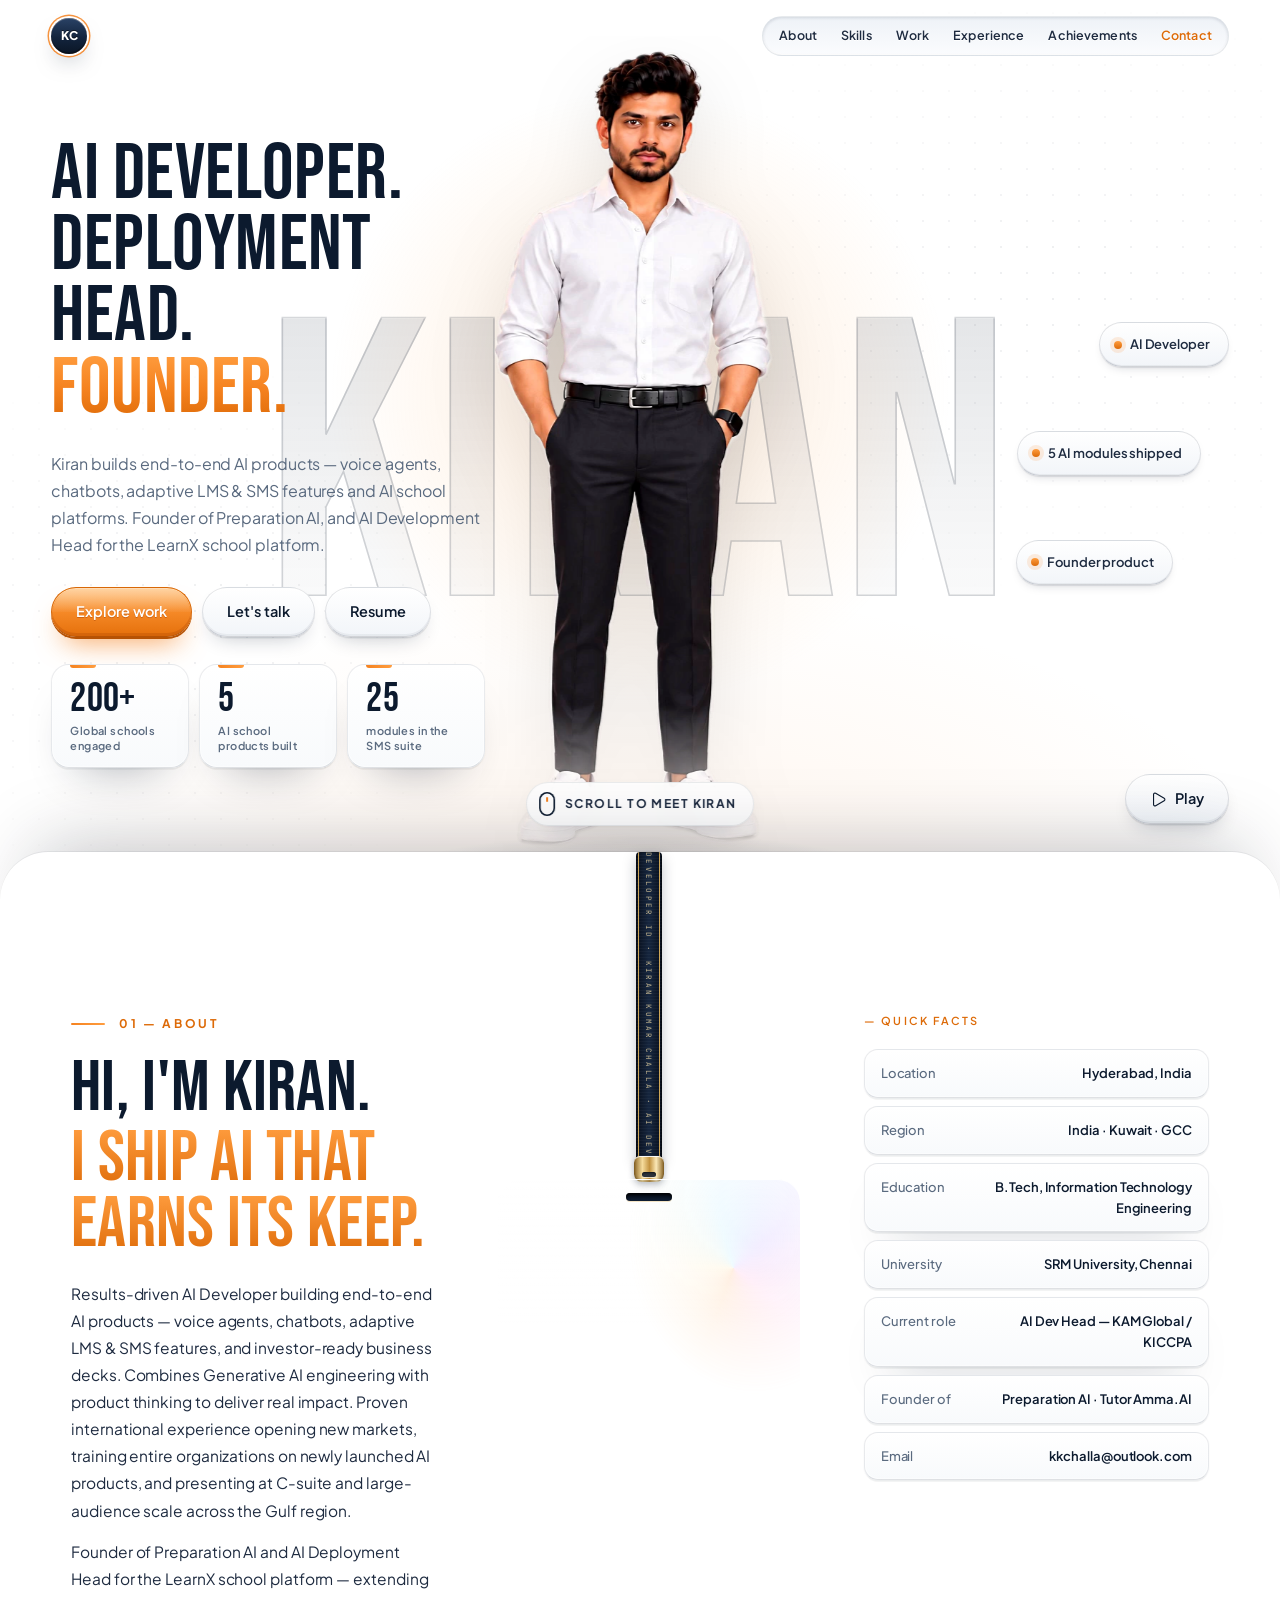
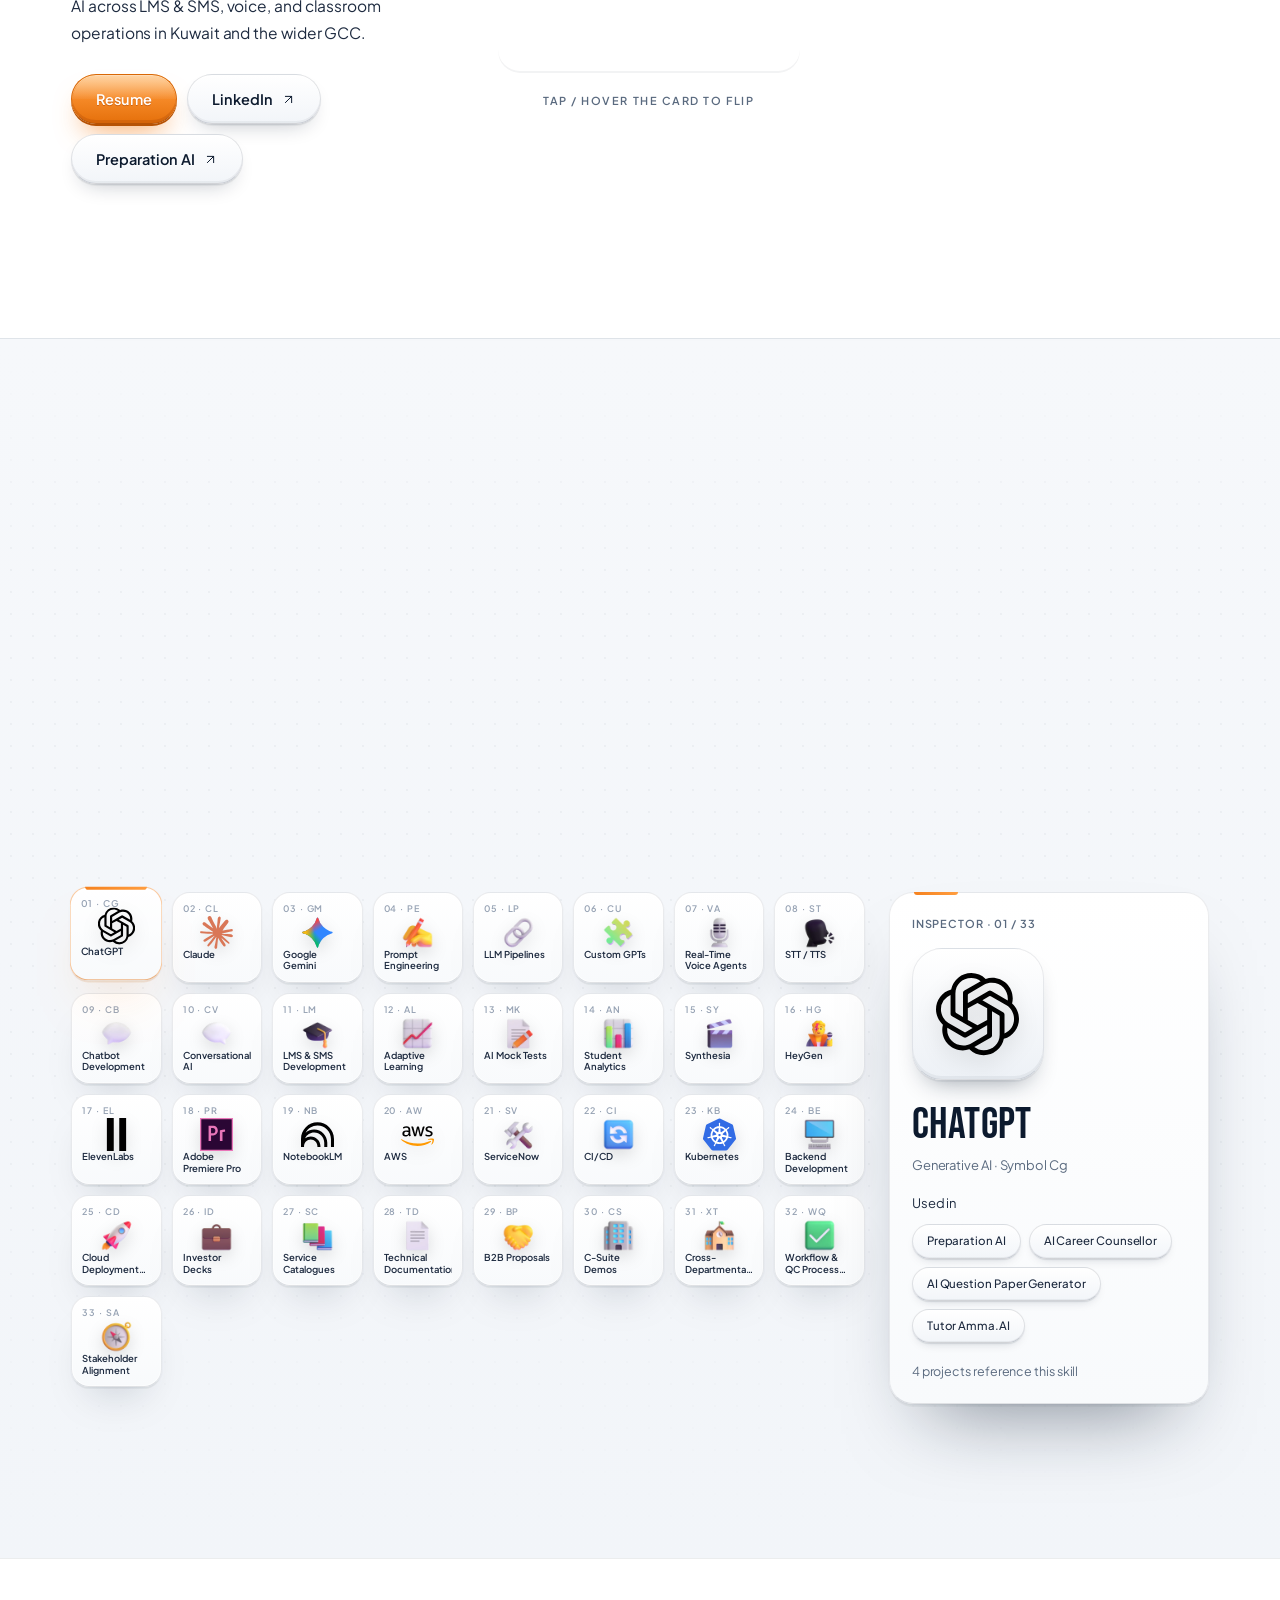
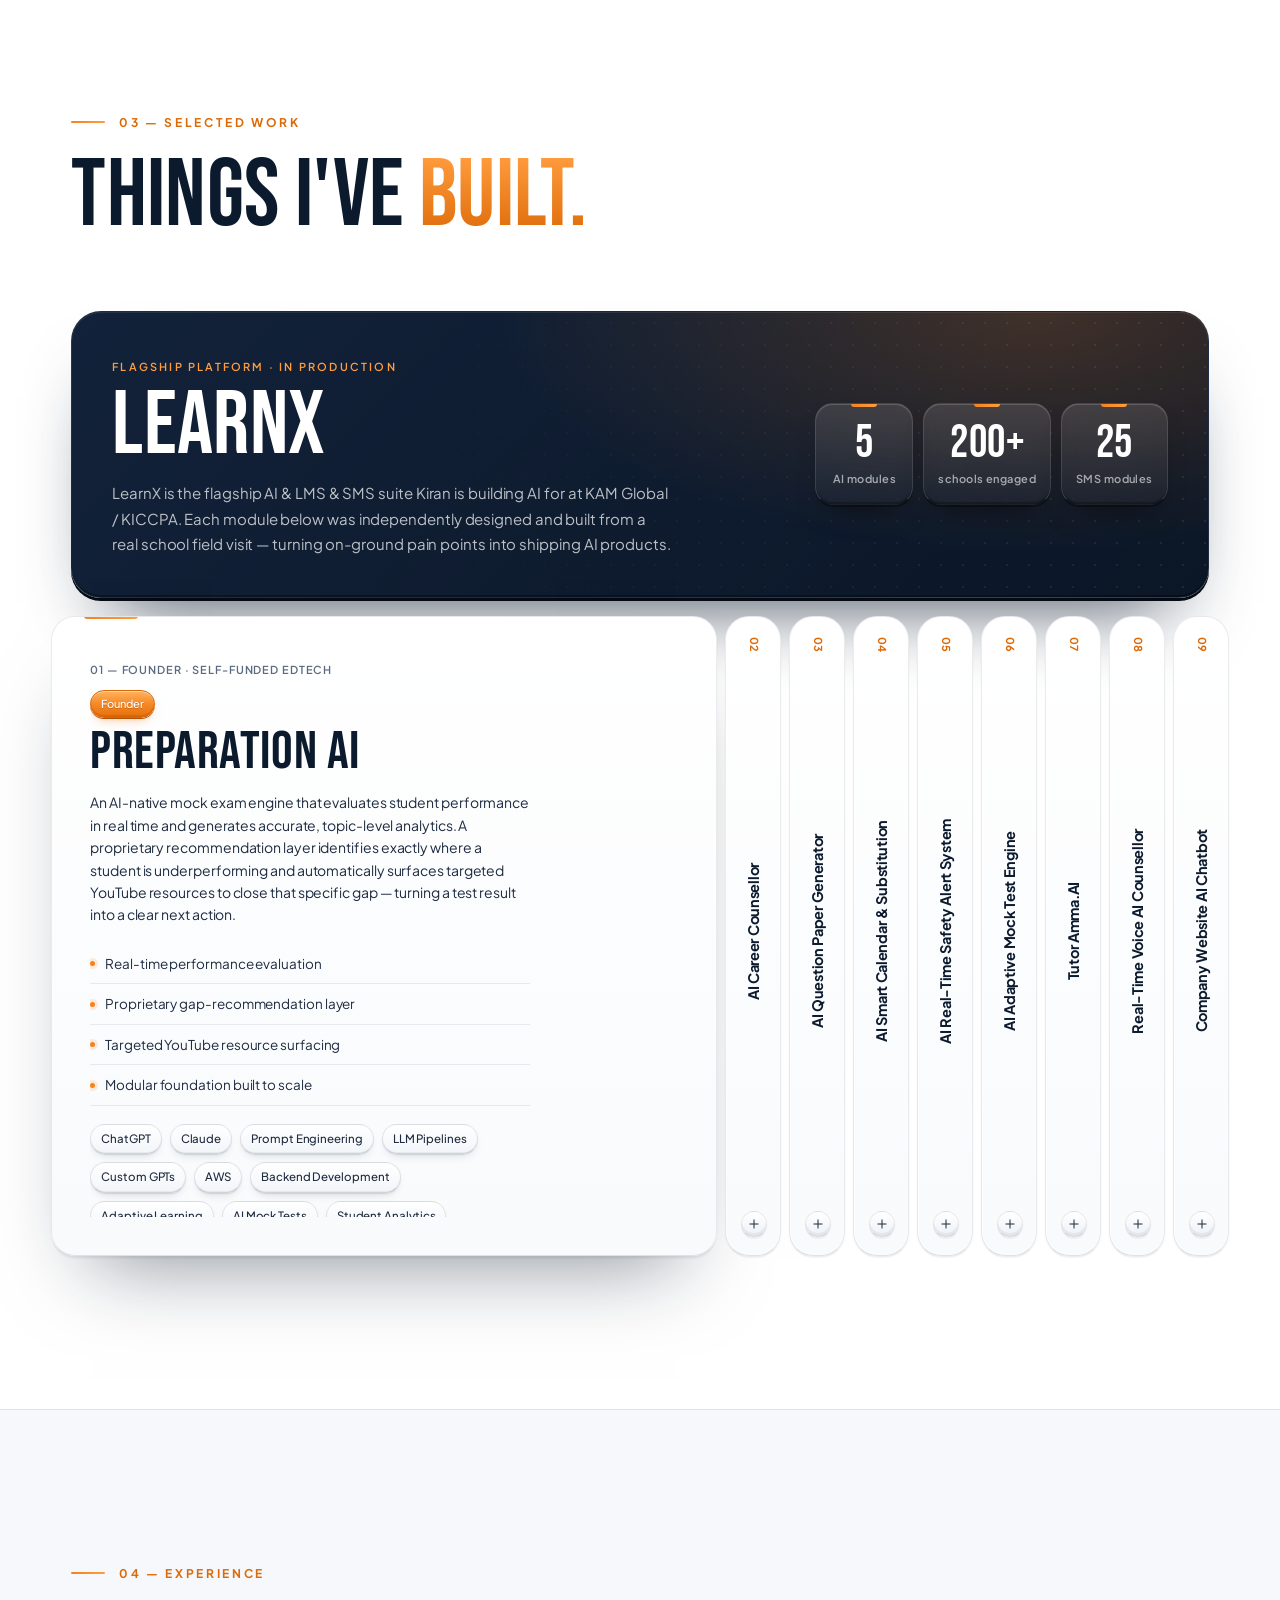
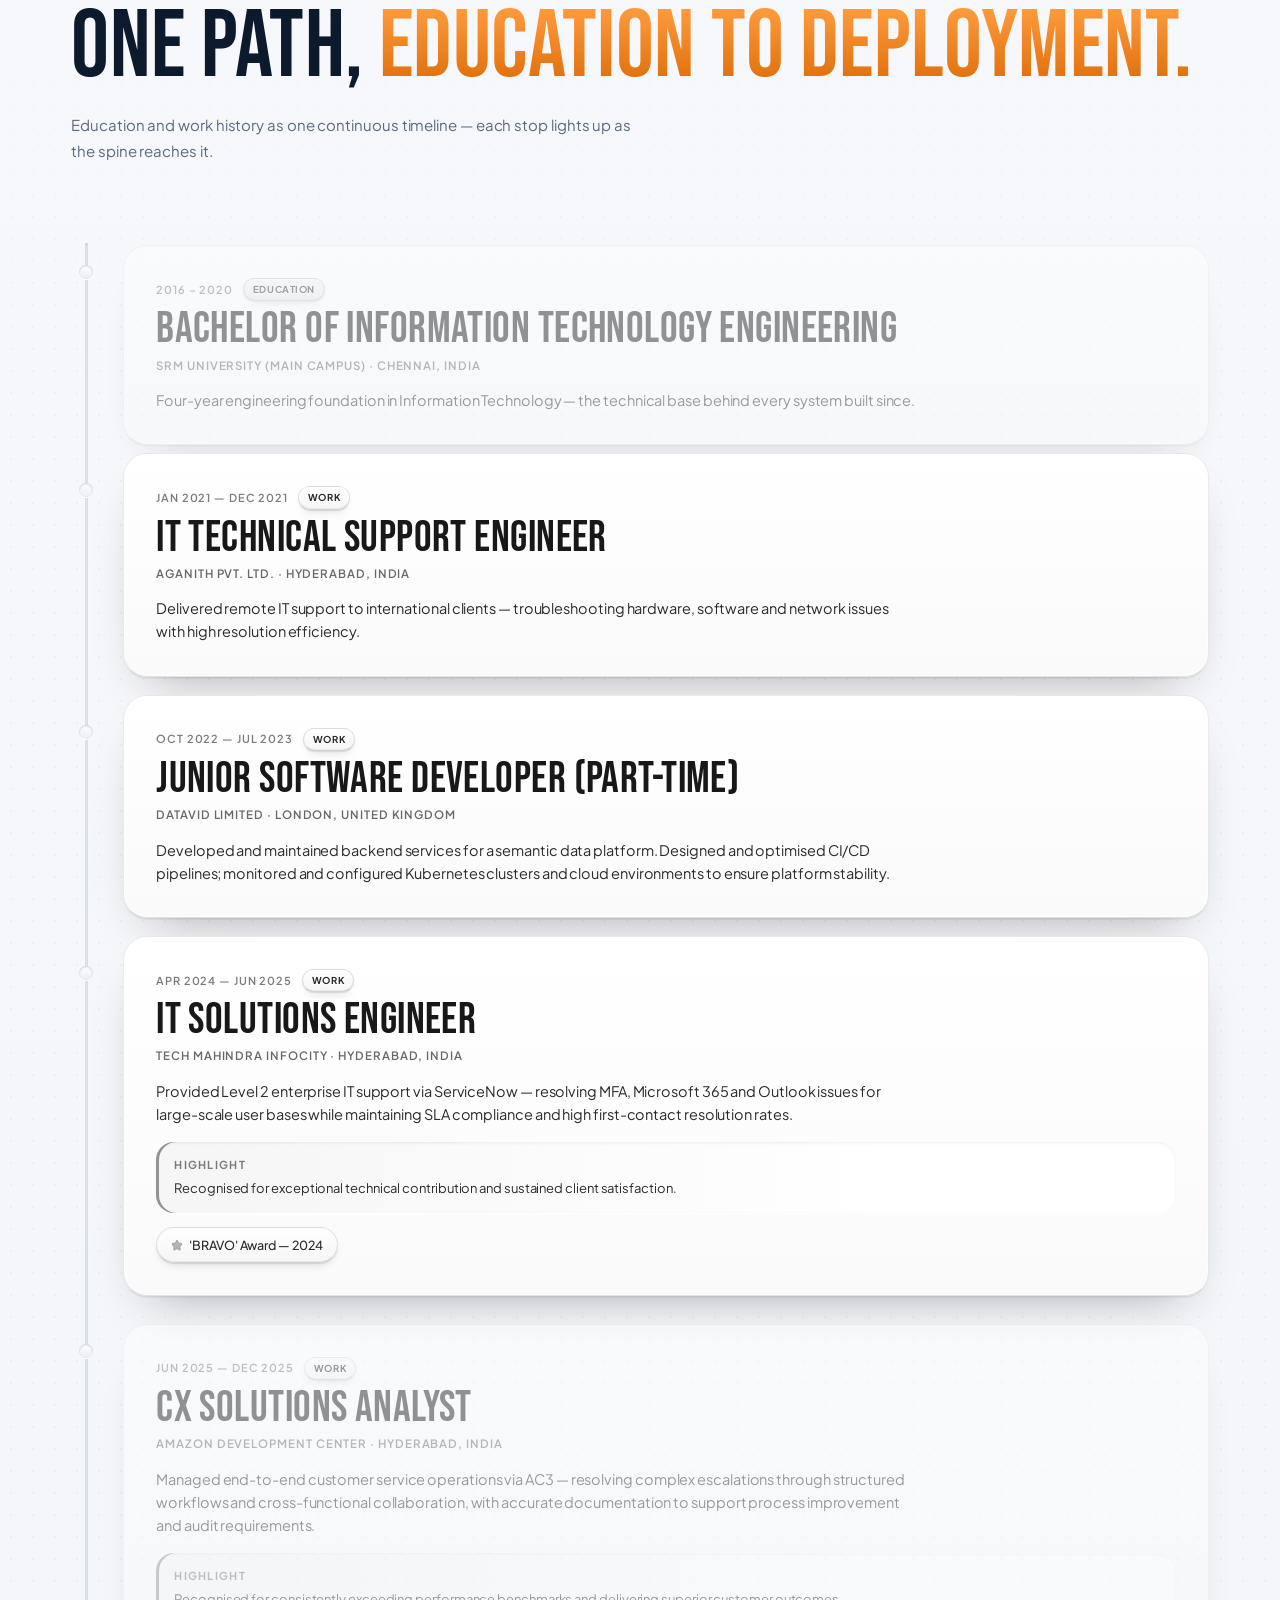
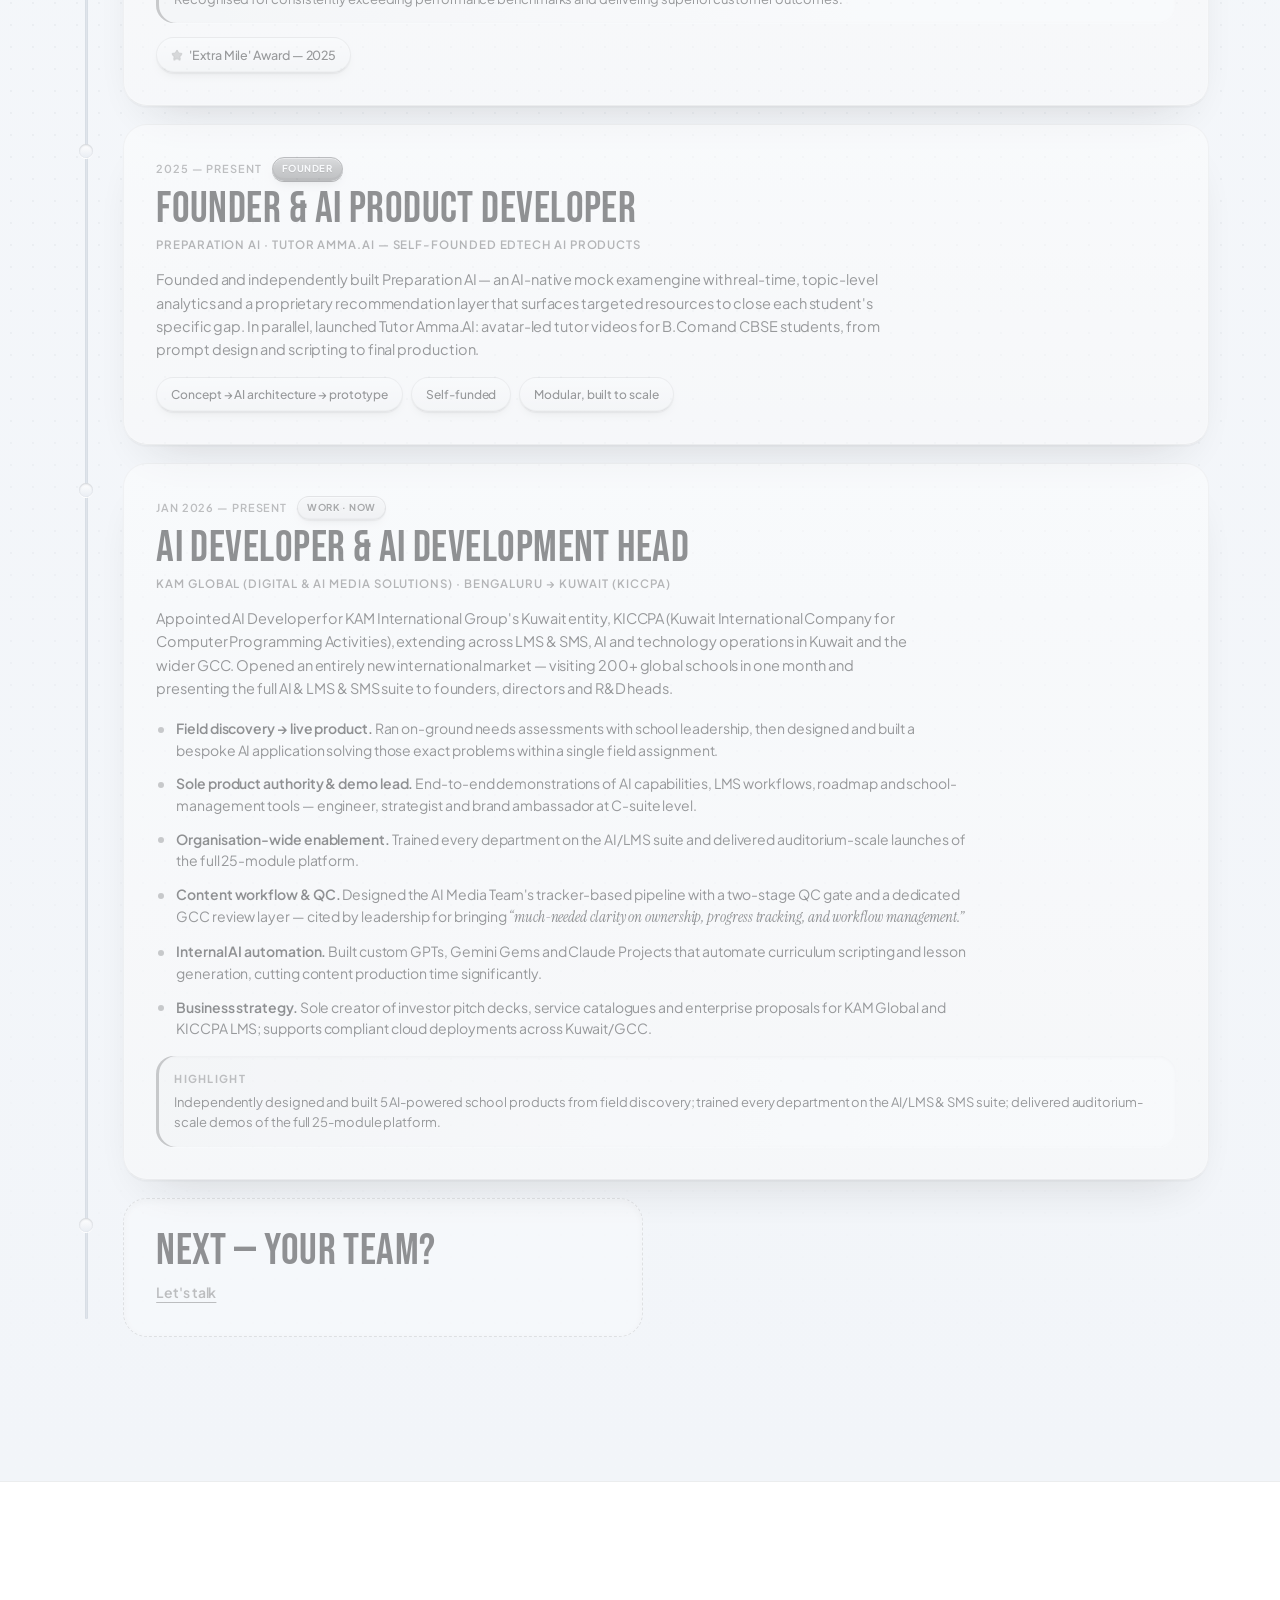
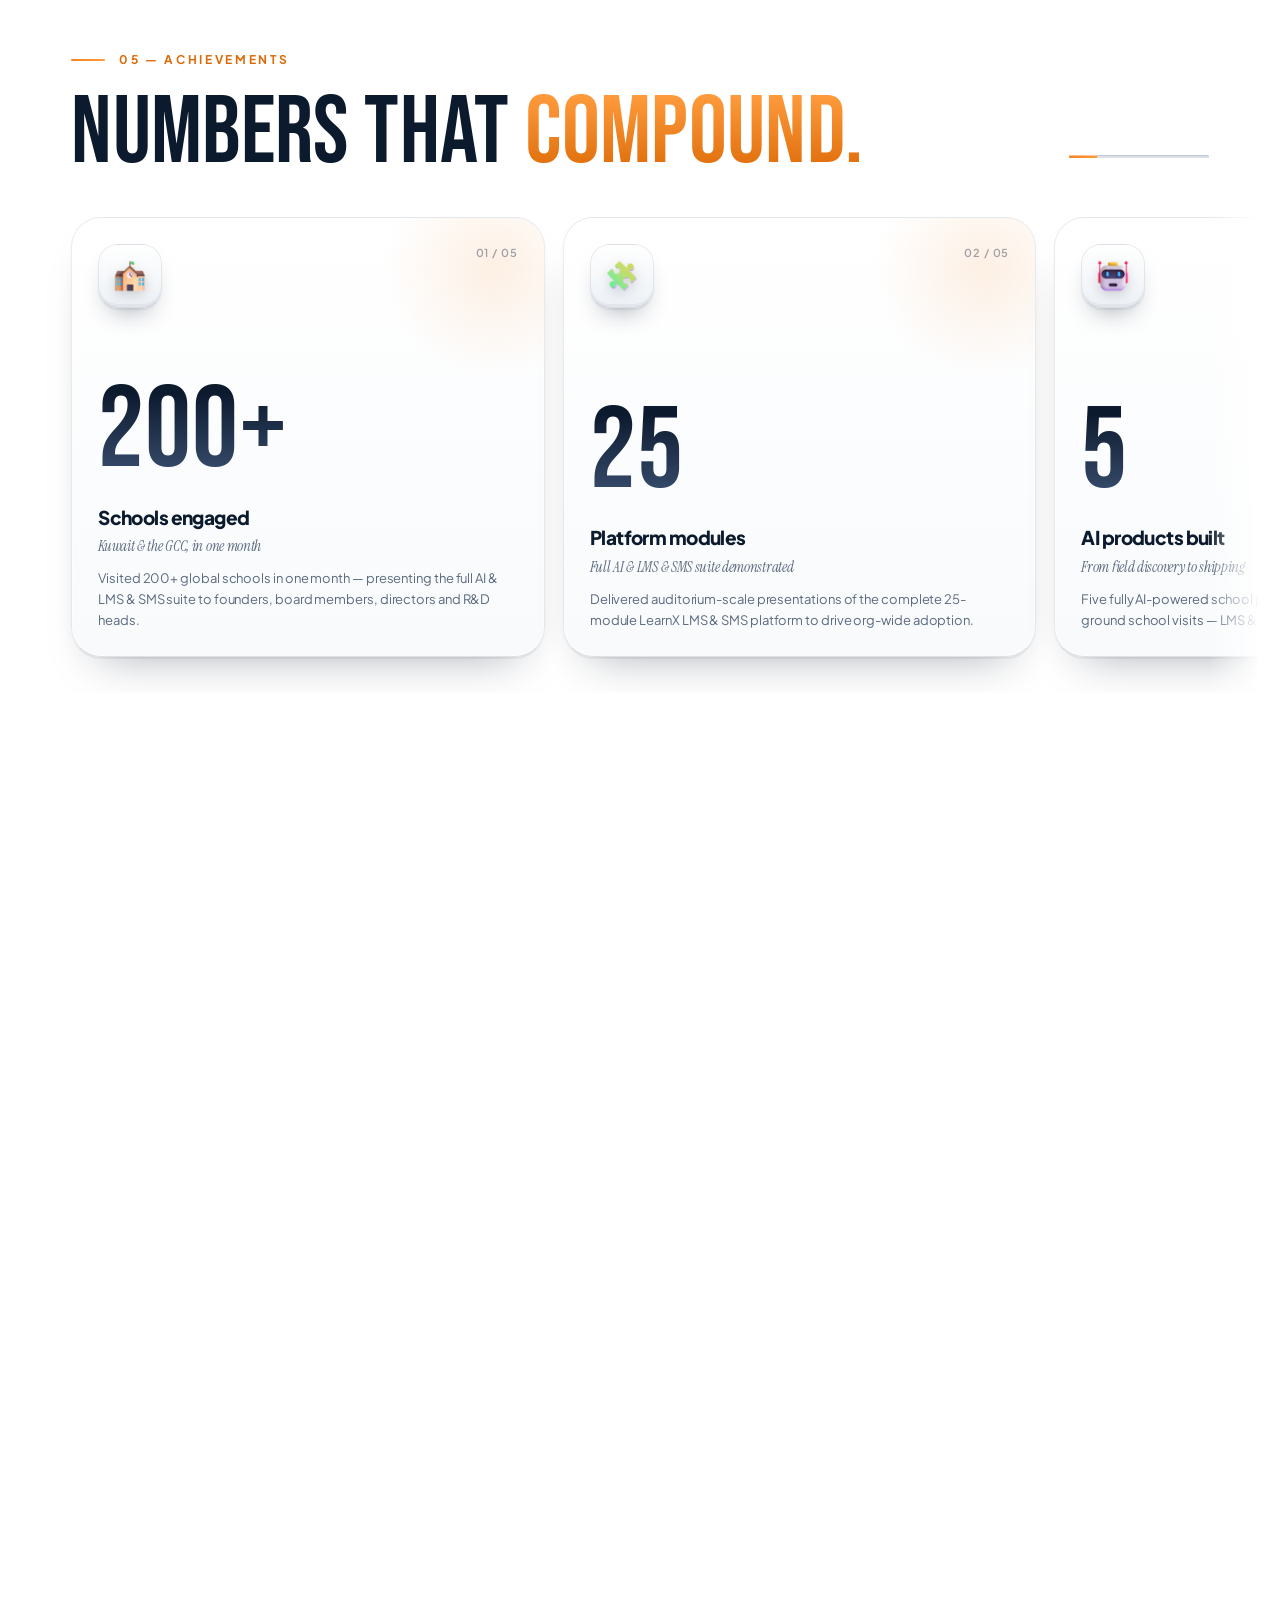
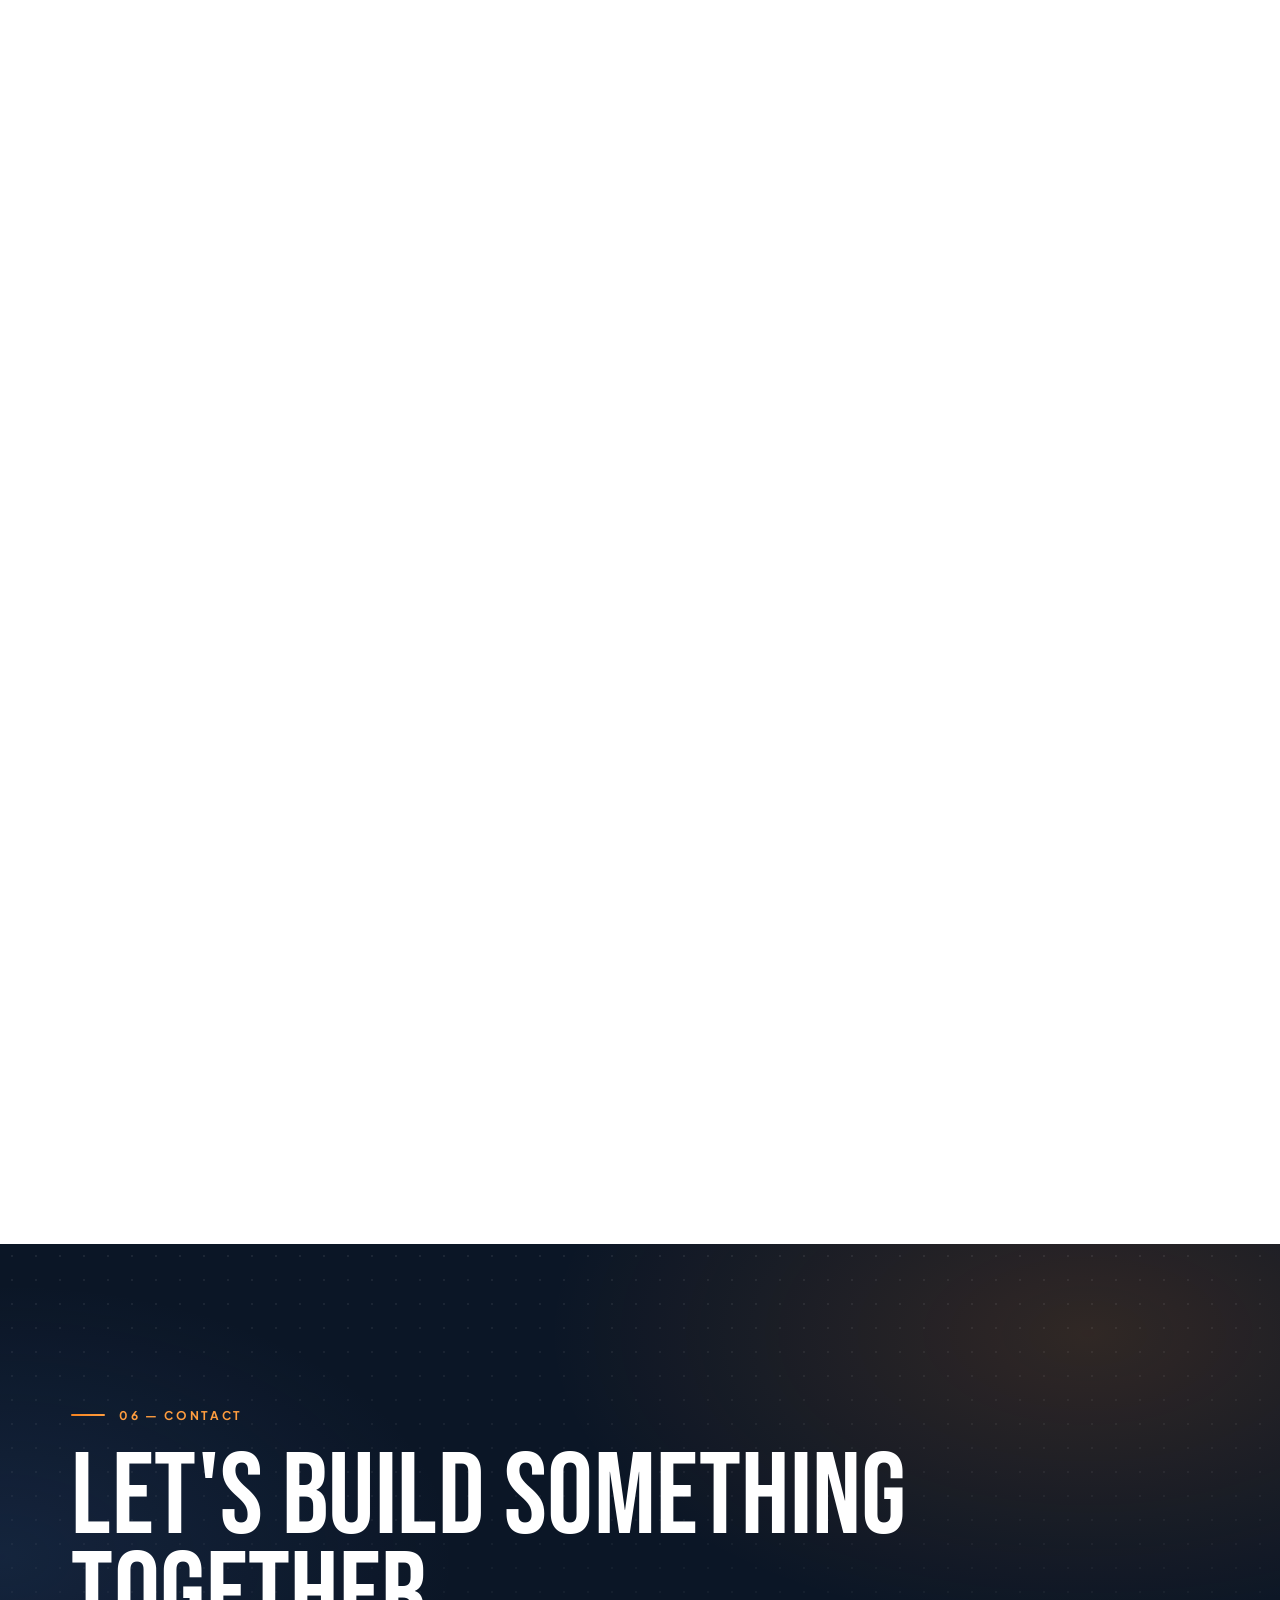
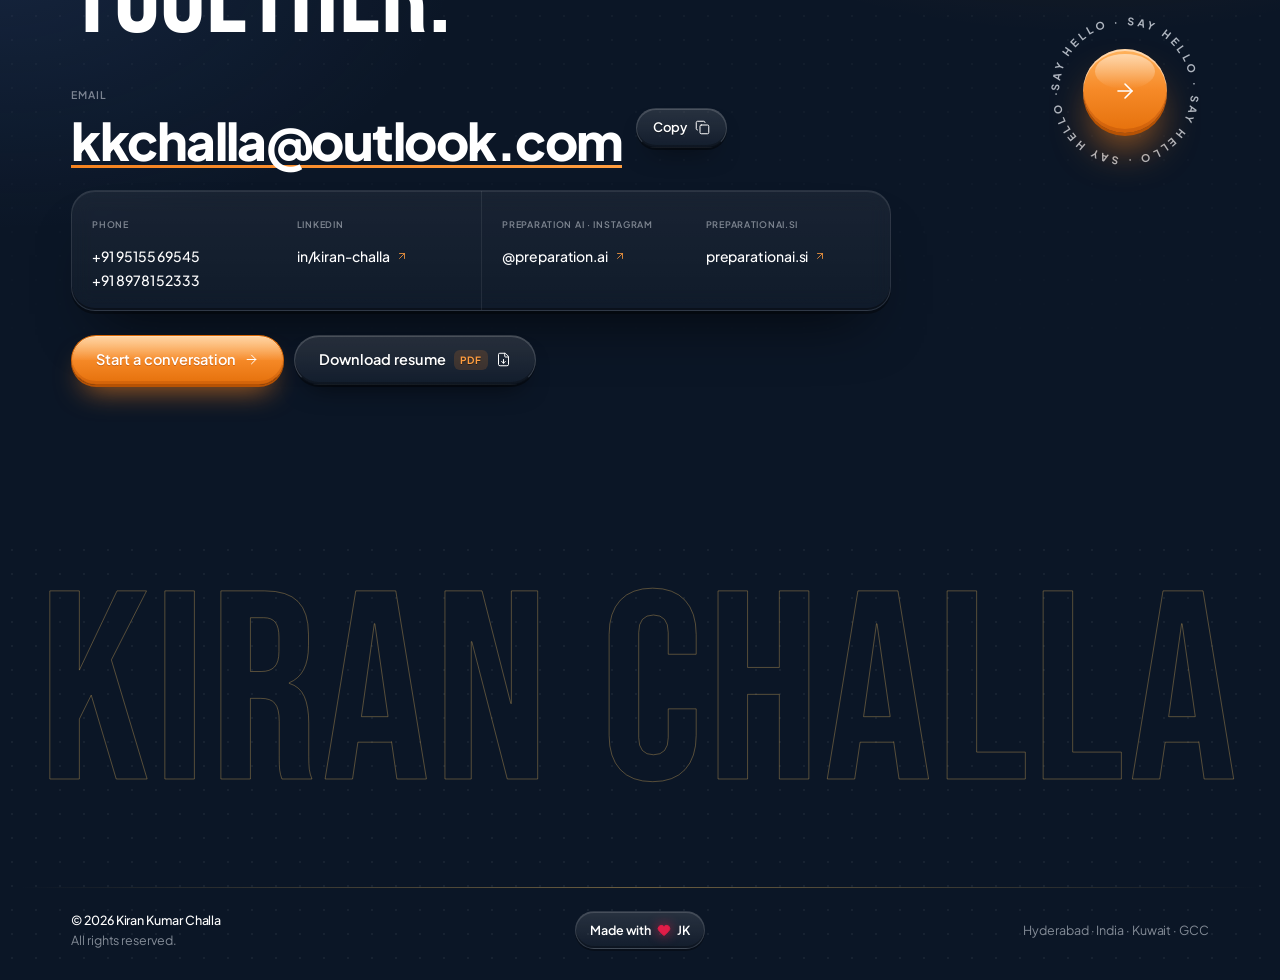
==== commit fe0e198d: "Open straight on the main page; engraved-gold footer wordmark - Removed the loading / Enter screen; " ====
--- a/html/index.html
+++ b/html/index.html
@@ -30,7 +30,7 @@
   <link rel="preconnect" href="https://fonts.gstatic.com" crossorigin>
   <link href="https://fonts.googleapis.com/css2?family=Bebas+Neue&family=Instrument+Serif:ital@0;1&family=Plus+Jakarta+Sans:wght@400;500;600;700;800&family=JetBrains+Mono:wght@400;500&display=swap" rel="stylesheet">
   <link rel="preload" as="image" href="assets/img/intro-start.webp" type="image/webp">
-  <link rel="stylesheet" href="assets/css/styles.css?v=57746a8829">
+  <link rel="stylesheet" href="assets/css/styles.css?v=c435bc704e">
   <script>document.documentElement.classList.add("js");setTimeout(function(){if(!window.__kc)document.documentElement.classList.remove("js")},2500)</script>
 
   <script type="application/ld+json">
@@ -119,19 +119,6 @@
   <div class="ambient" aria-hidden="true"><span></span><span></span><span></span></div>
   <div class="grain" aria-hidden="true"></div>
   <div class="progress" aria-hidden="true"></div>
-  <div class="preloader" id="preloader">
-    <div class="pl-inner">
-      <div class="pl-mark">
-        <svg viewBox="0 0 120 120"><circle class="pl-track" cx="60" cy="60" r="54"/><circle class="pl-ring" cx="60" cy="60" r="54"/></svg>
-        <span>KC</span>
-      </div>
-      <div class="pl-name">Kiran Kumar Challa</div>
-      <div class="pl-role">AI Developer · Deployment Head · Founder</div>
-      <button class="btn btn--dark pl-enter" type="button" id="pl-enter">
-        <svg class="icon" aria-hidden="true"><use href="#i-volume-2"/></svg><span>Enter with sound</span>
-      </button>
-      <button class="pl-quiet" type="button" id="pl-quiet">Enter without sound</button>
-    </div>
   </div>
 
   <!-- ============ NAV ============ -->
@@ -862,7 +849,7 @@
   <footer class="footer" id="footer">
     <div class="wordmark" aria-hidden="true">
       <span class="wm-base">KIRAN CHALLA</span>
-      <span class="wm-glow">KIRAN CHALLA</span>
+      <span class="wm-gold">KIRAN CHALLA</span>
     </div>
     <div class="container footer-bar">
       <div><strong>© <span id="year">2026</span> Kiran Kumar Challa</strong>All rights reserved.</div>
@@ -873,6 +860,6 @@
 
   <div class="toast" id="toast" role="status" aria-live="polite"></div>
 
-  <script src="assets/js/main.js?v=993c31da18" defer></script>
+  <script src="assets/js/main.js?v=58463f2ffe" defer></script>
 </body>
 </html>
--- a/html/assets/css/styles.css
+++ b/html/assets/css/styles.css
@@ -1796,3 +1796,44 @@
 /* ID card footer: QR on the right, no chip */
 .badge-foot { justify-content: flex-end; }
 html.js:not(.is-loaded), html.js:not(.is-loaded) body { overflow: hidden; }
+
+/* ==========================================================================
+   v8 — No loader; footer wordmark in engraved gold
+   ========================================================================== */
+html.js:not(.is-loaded), html.js:not(.is-loaded) body { overflow: visible; }
+/* Engraved gold wordmark: a fine gold outline, solid brushed-gold fill that rises
+   into the letters as the footer scrolls in, a slow satin sheen, and a mirror reflection. */
+.wordmark { --fill: 0; -webkit-mask-image: none; mask-image: none; padding-bottom: 0; }
+.wm-glow { display: none; }
+.wm-base {
+  background: none; color: transparent;
+  -webkit-text-stroke: 1px rgba(227,182,94,.35);
+}
+.wm-gold, .wm-reflect {
+  position: absolute; left: 0; right: 0; top: clamp(24px, 4vw, 56px); display: block;
+  color: transparent; -webkit-background-clip: text; background-clip: text;
+  background-image:
+    linear-gradient(100deg, transparent 0 42%, rgba(255,250,235,.55) 50%, transparent 58% 100%),
+    linear-gradient(180deg, #fff1c9 0%, #f2cf86 22%, #d9a648 46%, #a8752a 62%, #e9c27a 82%, #f7dfa6 100%);
+  background-size: 250% 100%, 100% 100%;
+  background-position: 120% 0, 0 0;
+}
+.wm-gold {
+  clip-path: inset(calc((1 - var(--fill)) * 100%) 0 0 0);
+  animation: satin 7s ease-in-out infinite;
+}
+@keyframes satin { 0%, 55% { background-position: 120% 0, 0 0; } 100% { background-position: -30% 0, 0 0; } }
+.wm-reflect {
+  top: auto; bottom: 0; transform: translateY(96%) scaleY(-1); transform-origin: 50% 0;
+  opacity: calc(var(--fill) * .32);
+  -webkit-mask-image: linear-gradient(0deg, rgba(0,0,0,.9) 0%, transparent 45%);
+  mask-image: linear-gradient(0deg, rgba(0,0,0,.9) 0%, transparent 45%);
+  animation: none; pointer-events: none;
+}
+.footer .wordmark { margin-bottom: clamp(30px, 6vw, 90px); }
+.footer-bar { border-top-color: transparent; border-image: linear-gradient(90deg, transparent, rgba(227,182,94,.45), transparent) 1; }
+@media (prefers-reduced-motion: reduce) { .wm-gold { animation: none; } }
+.wordmark::after { content: ""; position: absolute; left: 10%; right: 10%; bottom: -6%; height: 40%; pointer-events: none;
+  background: radial-gradient(50% 60% at 50% 100%, rgba(227,182,94,calc(var(--fill) * .16)), transparent 70%); }
+.wm-reflect { display: none; }
+.wordmark::after { bottom: -14%; height: 46%; filter: blur(18px); background: radial-gradient(50% 50% at 50% 50%, rgba(227,182,94,calc(var(--fill) * .14)), transparent 70%); }
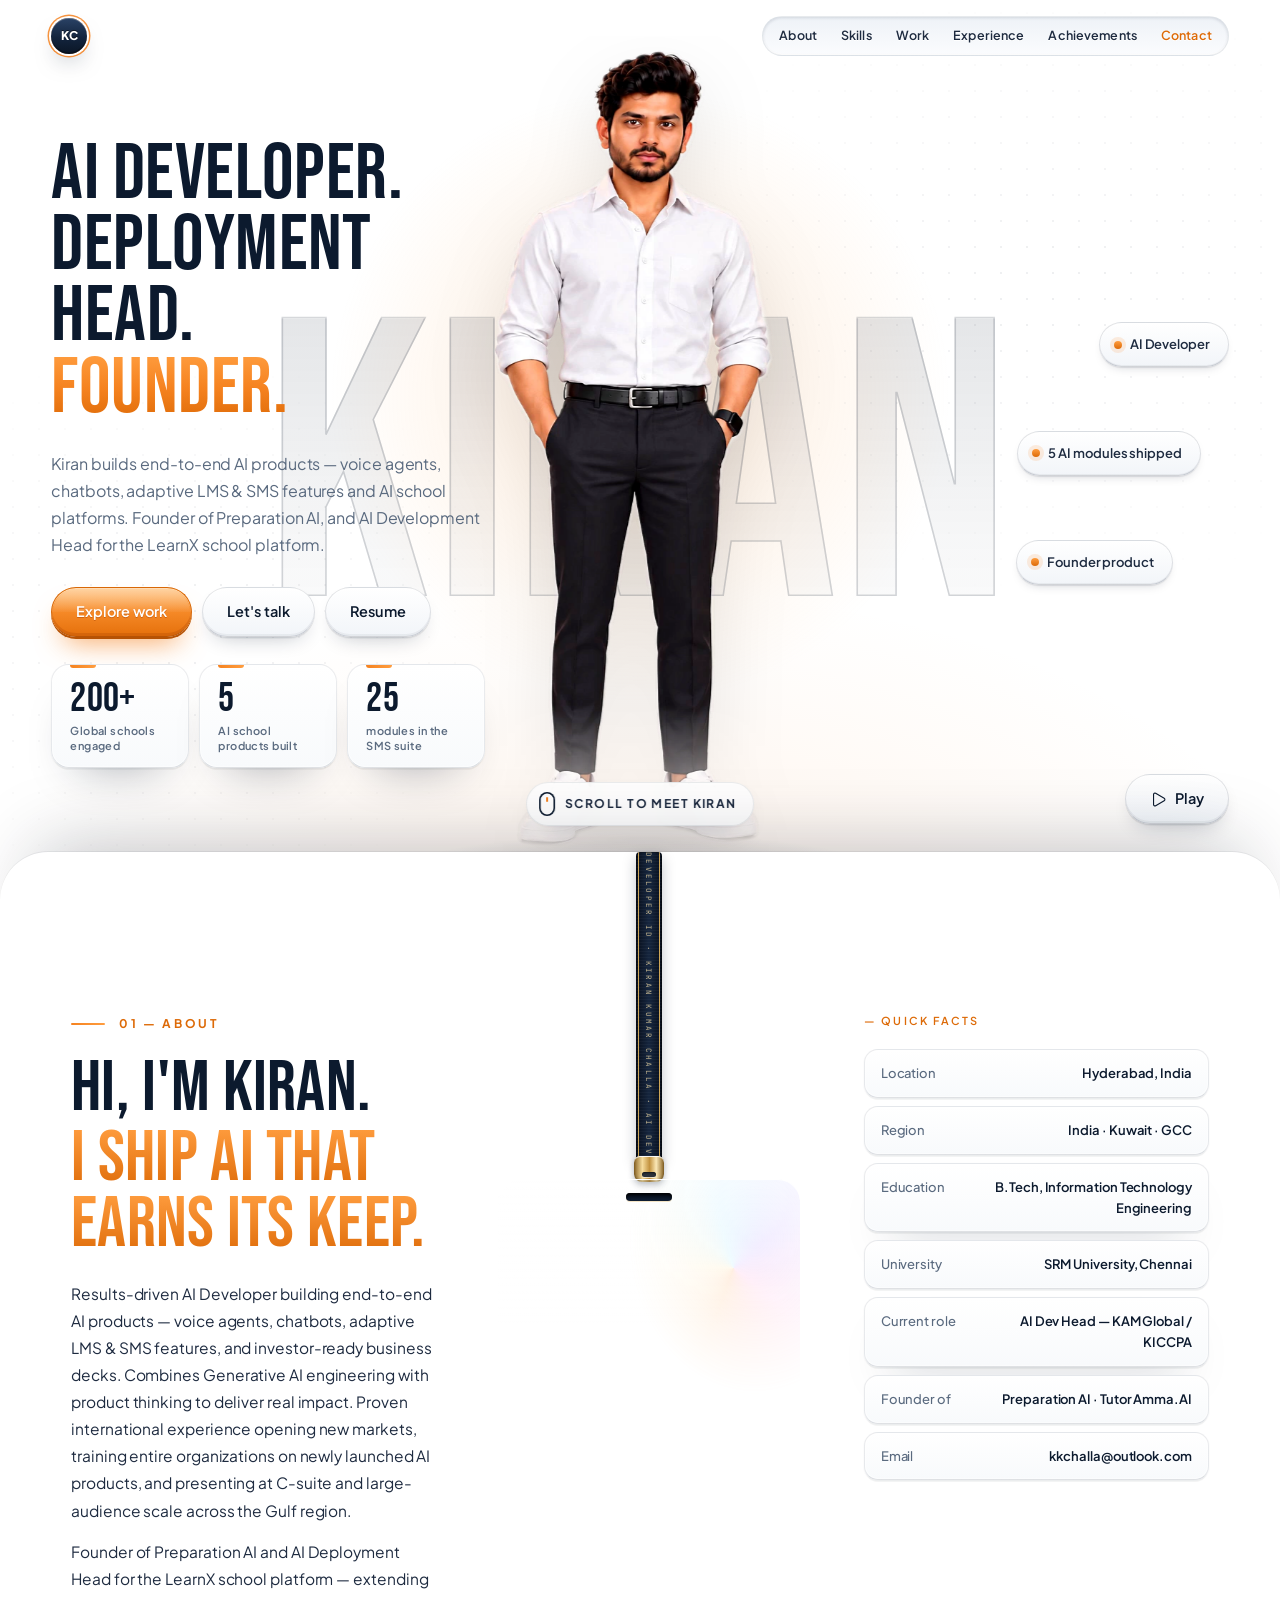
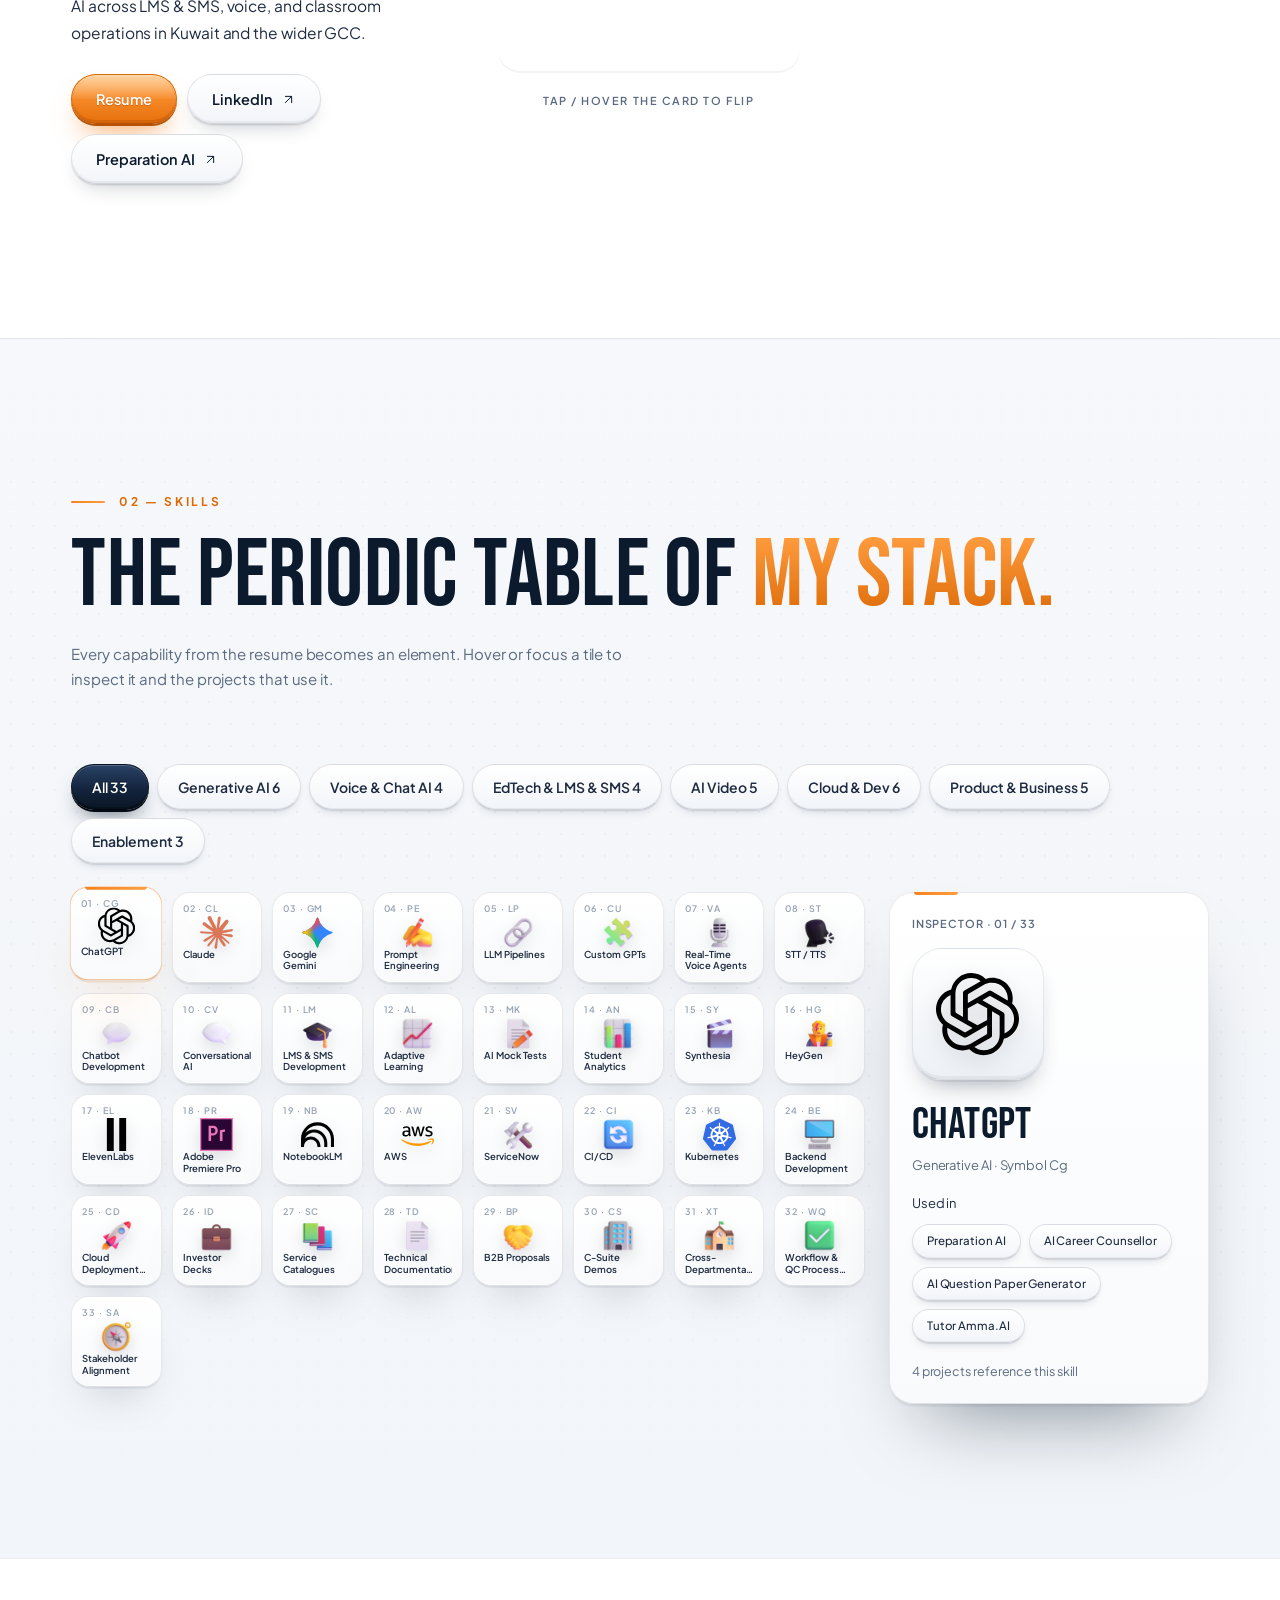
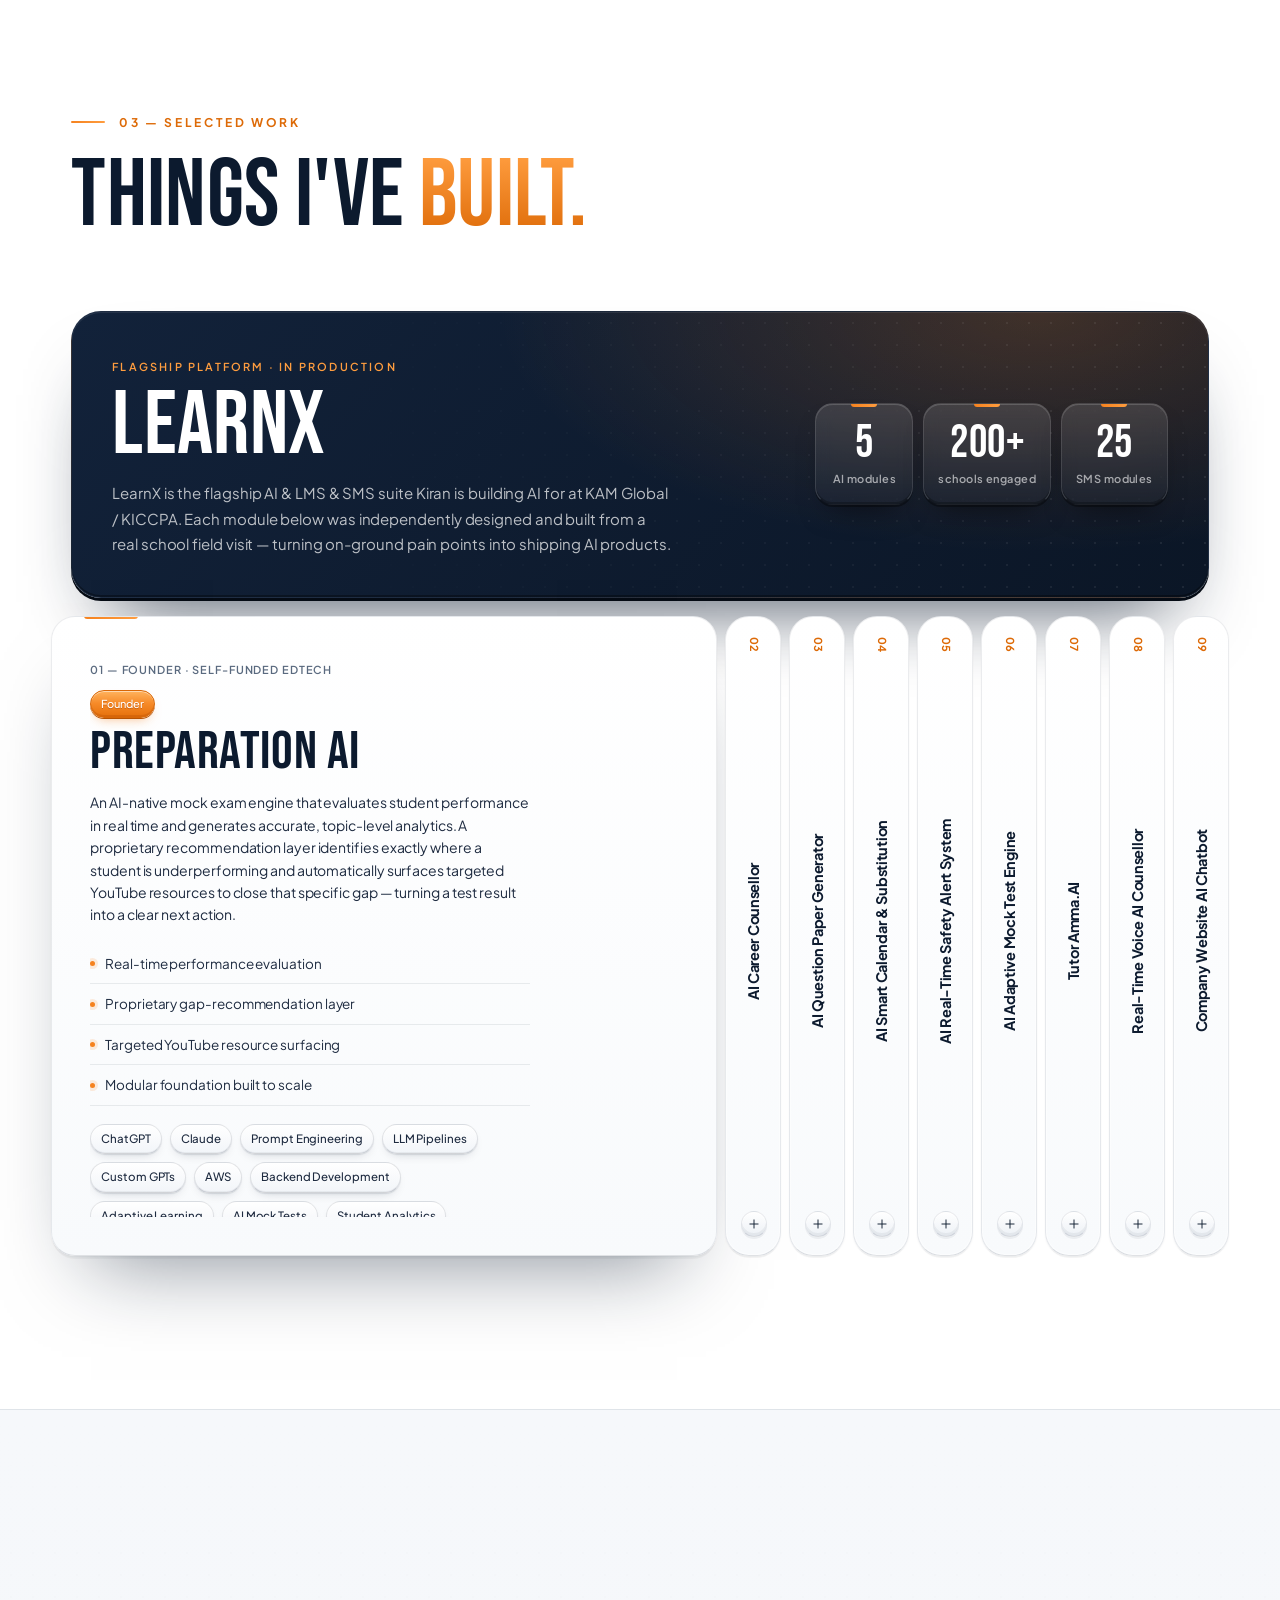
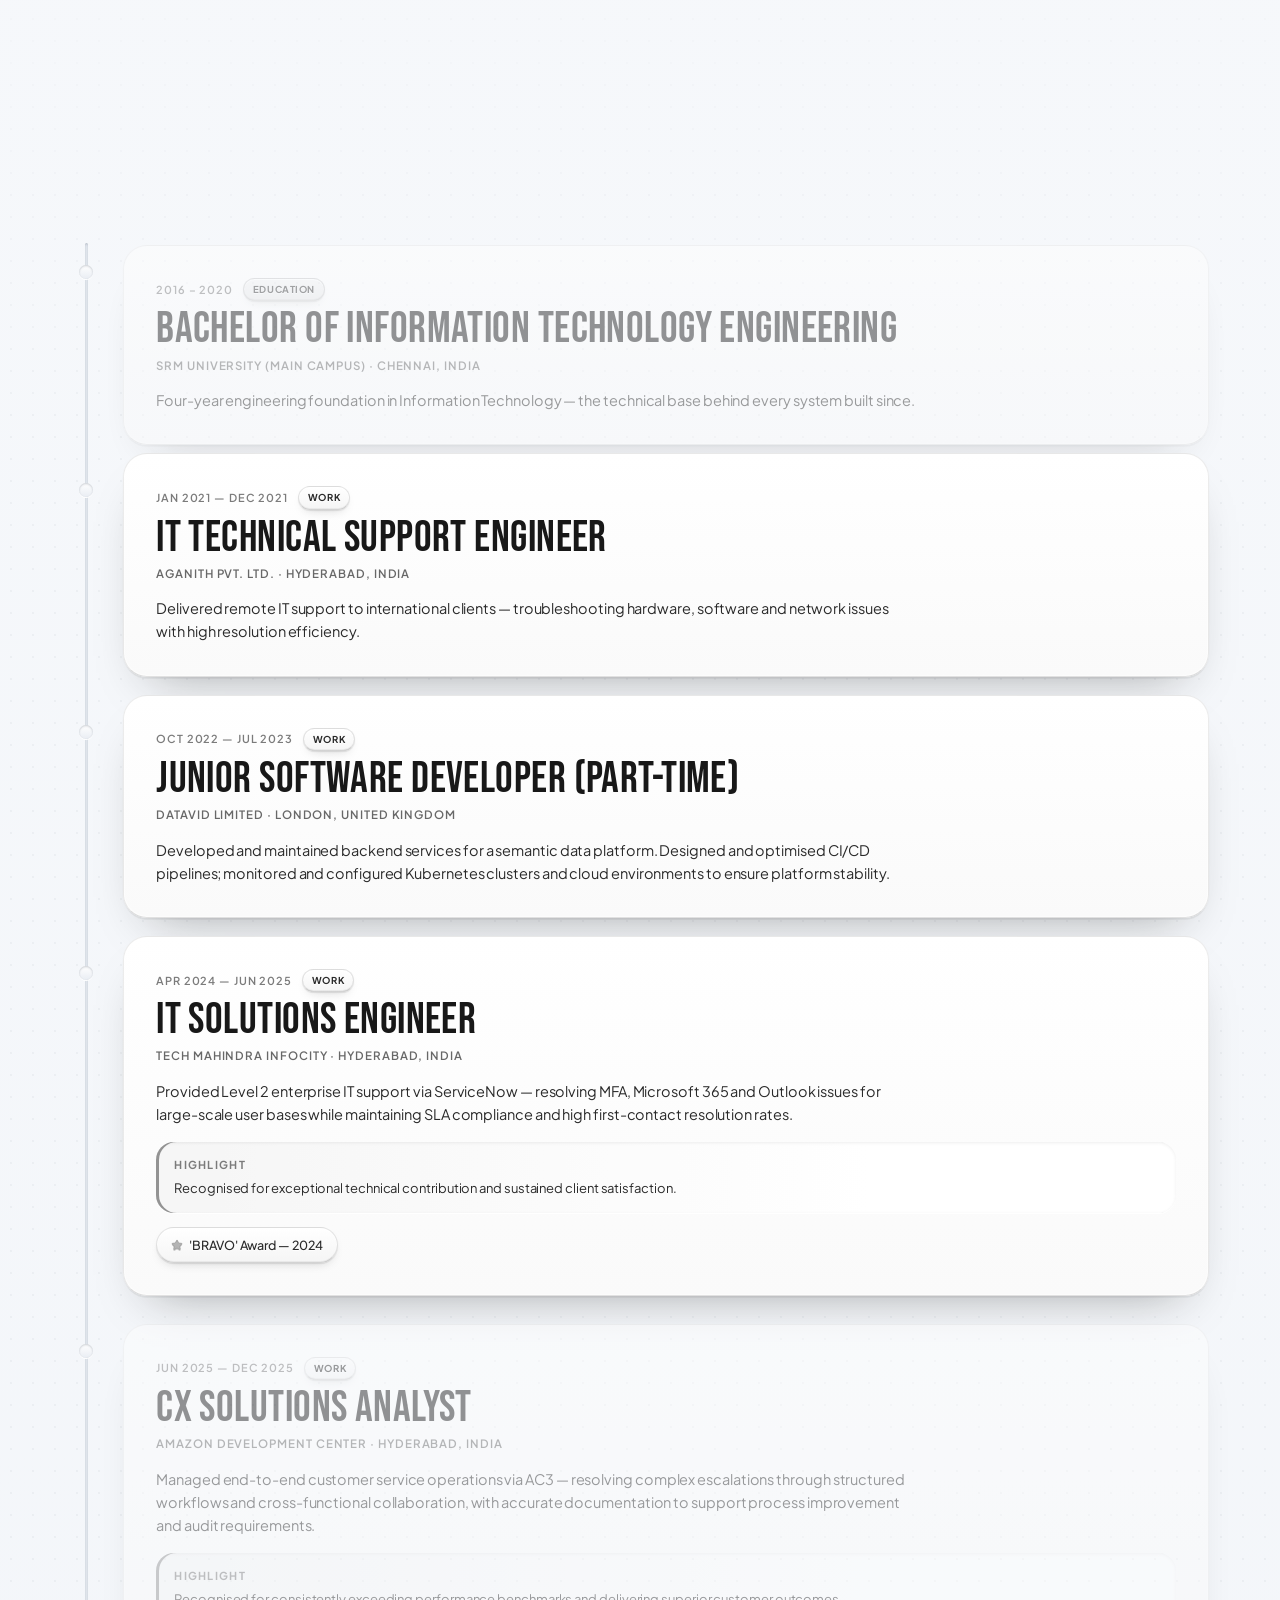
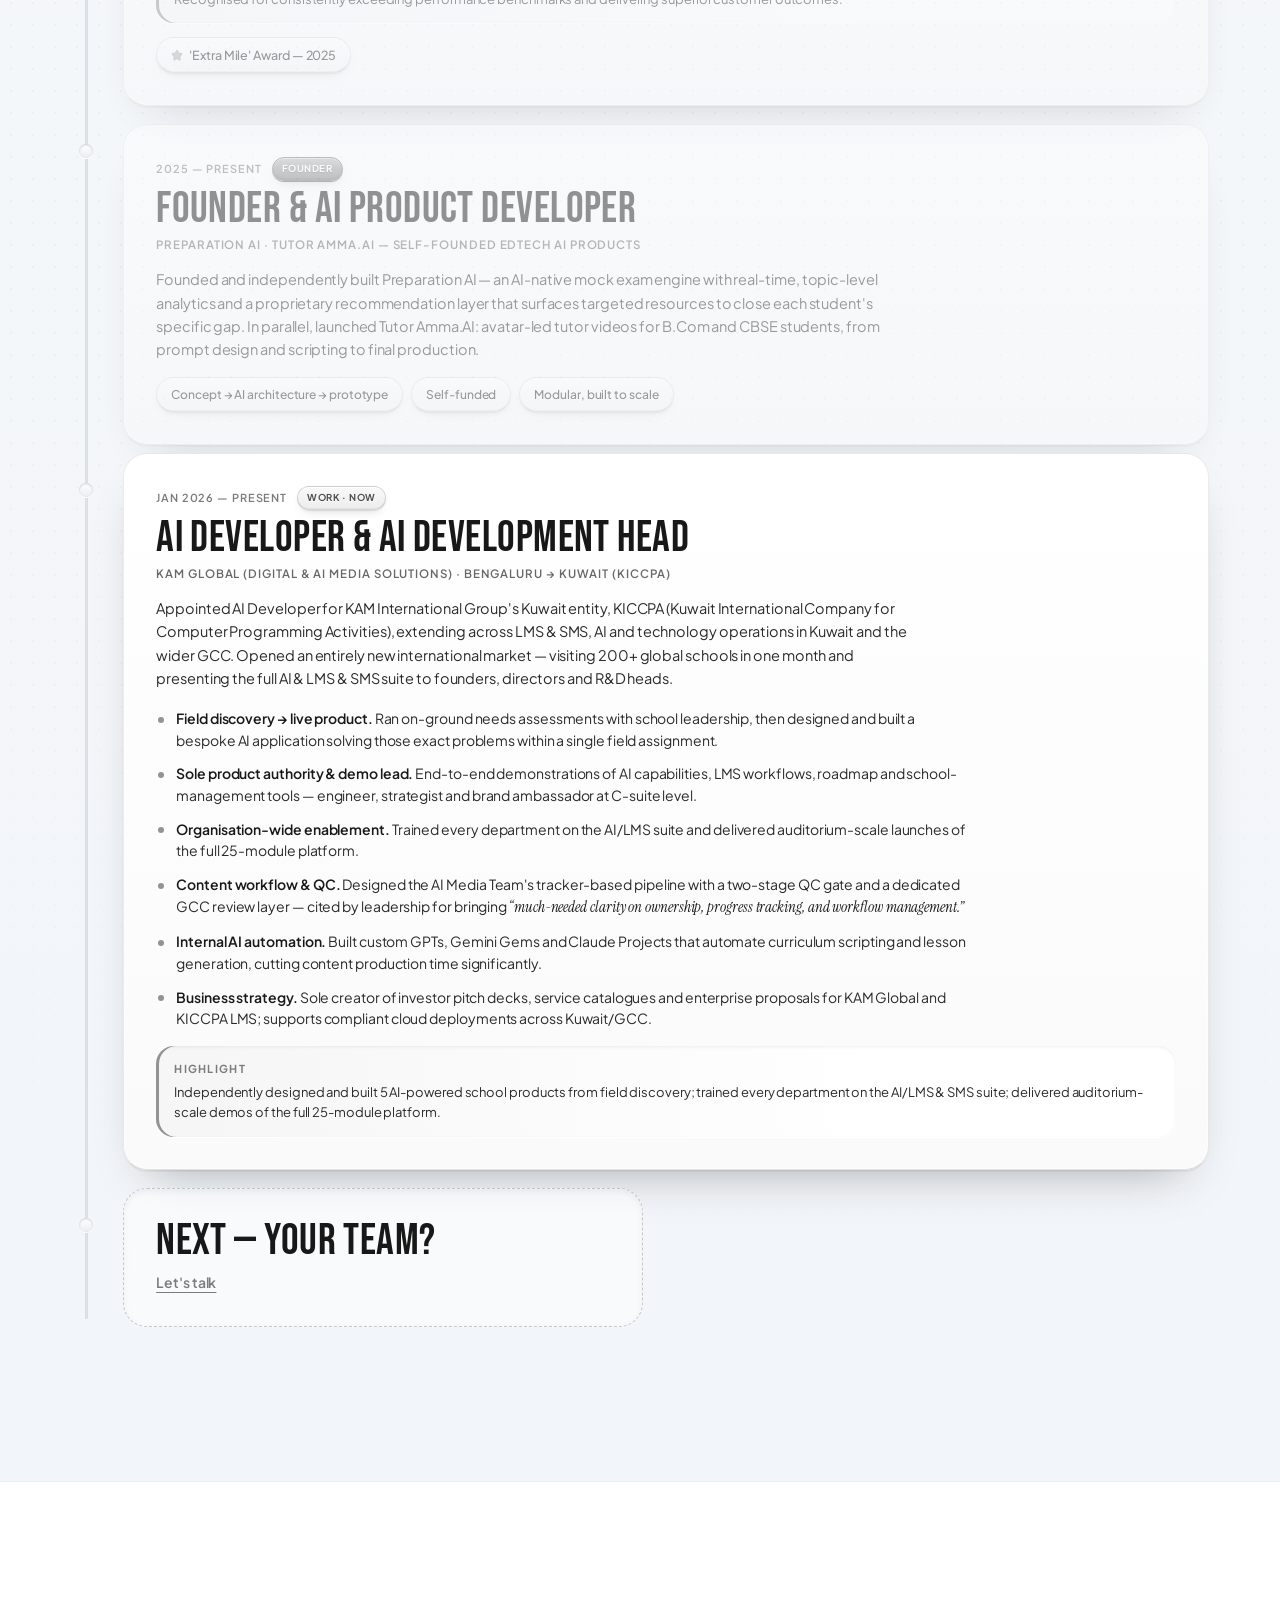
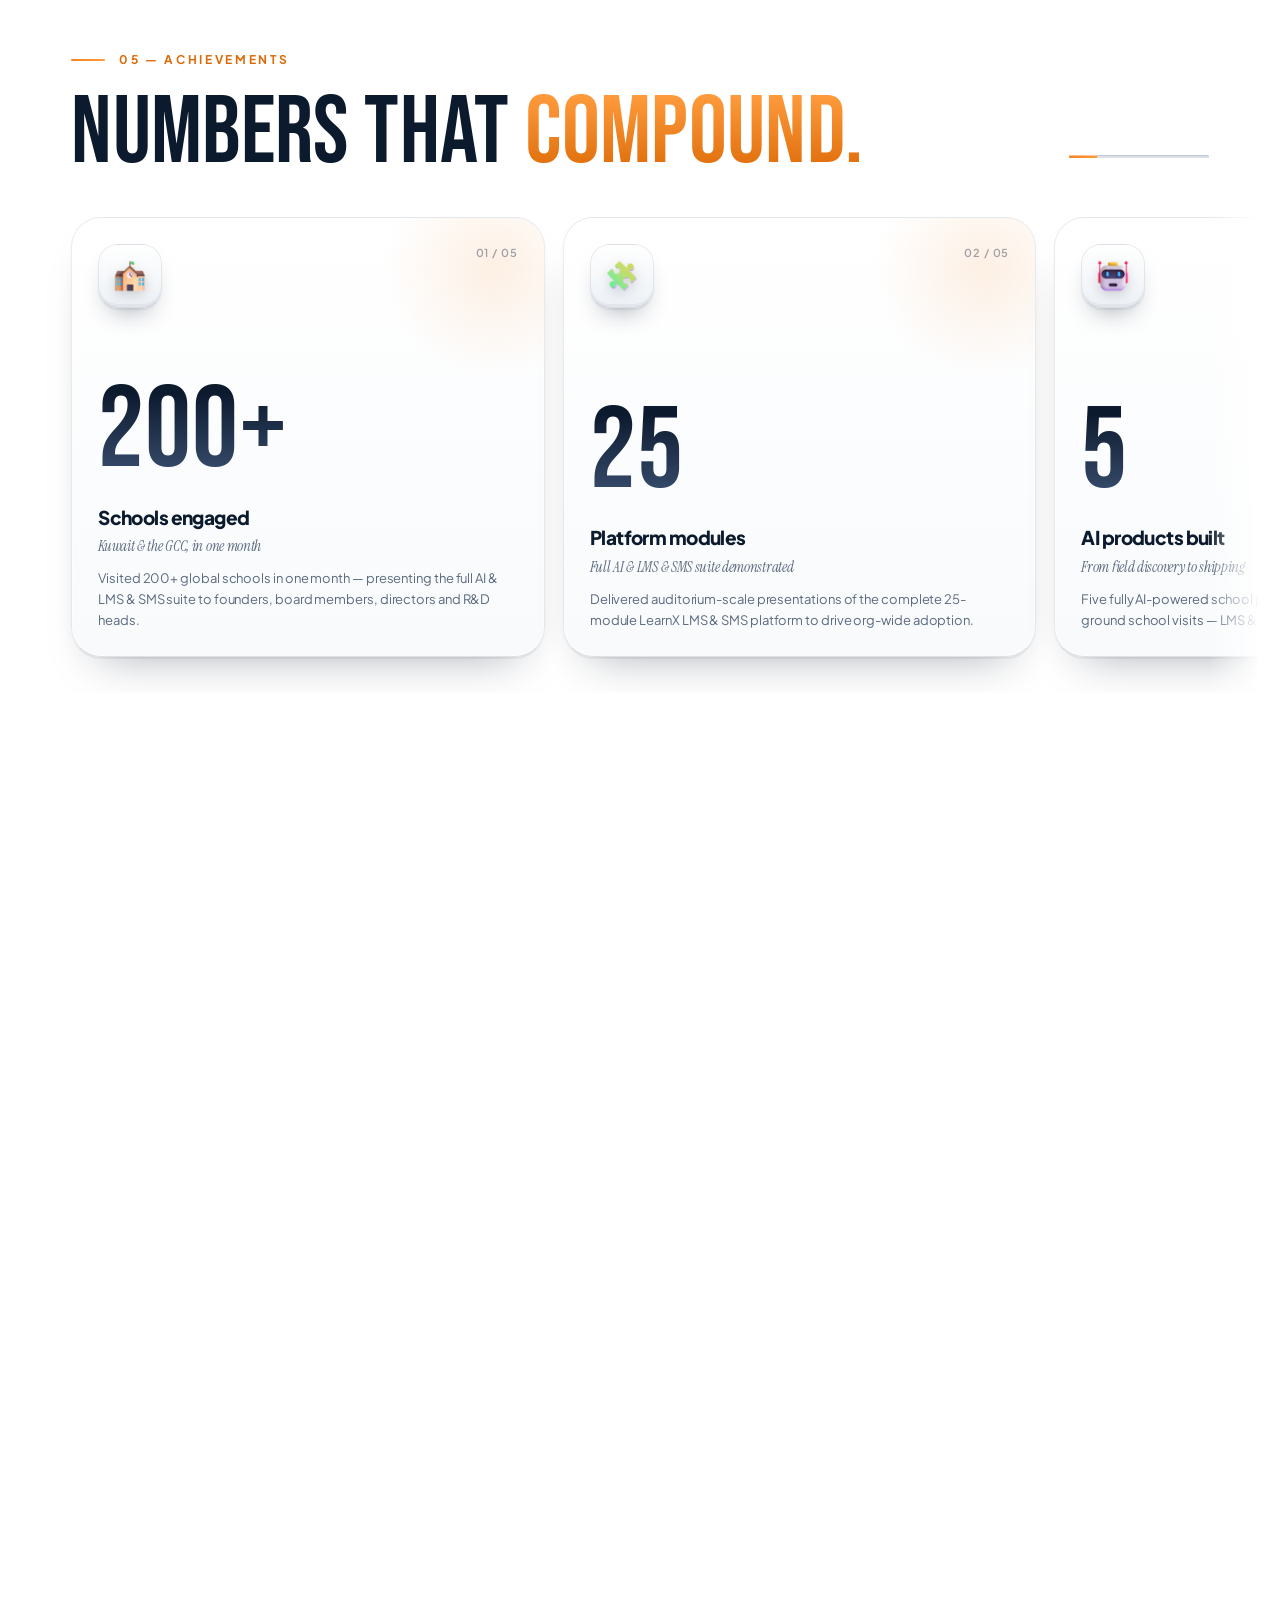
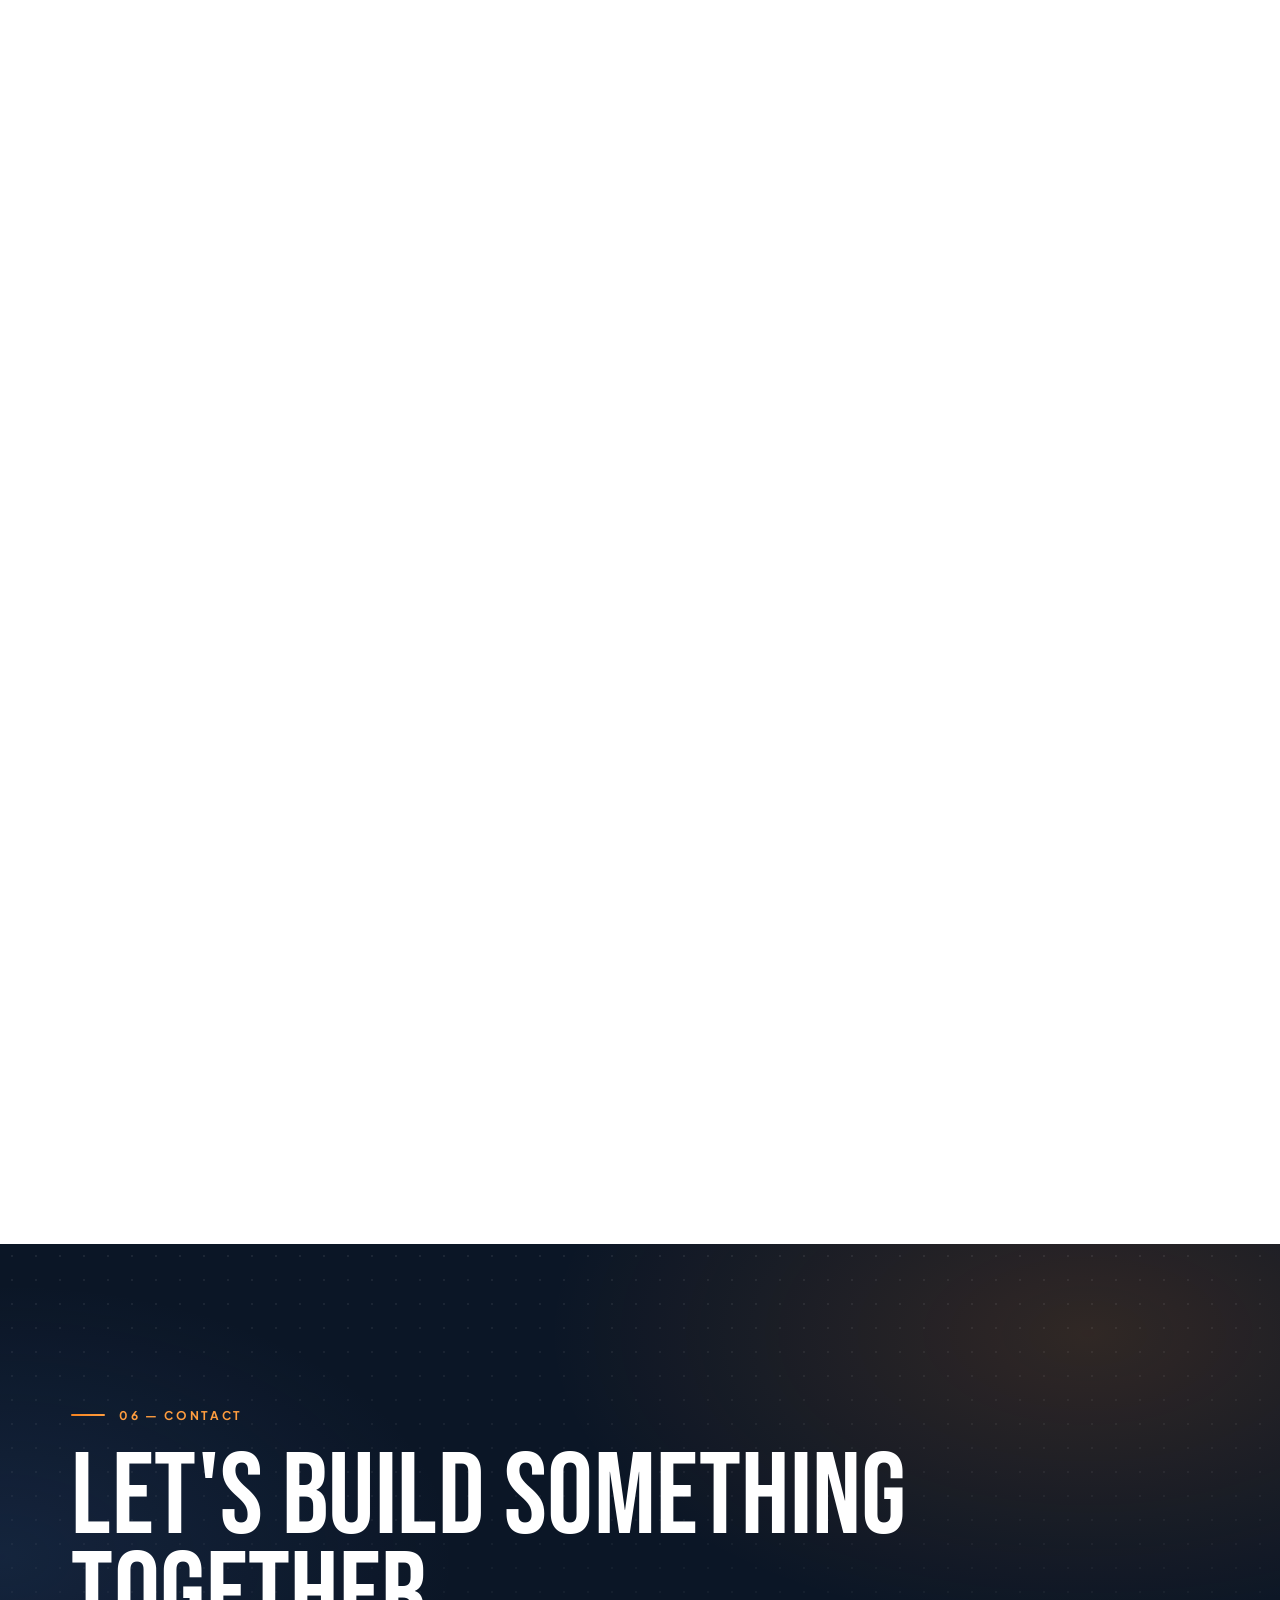
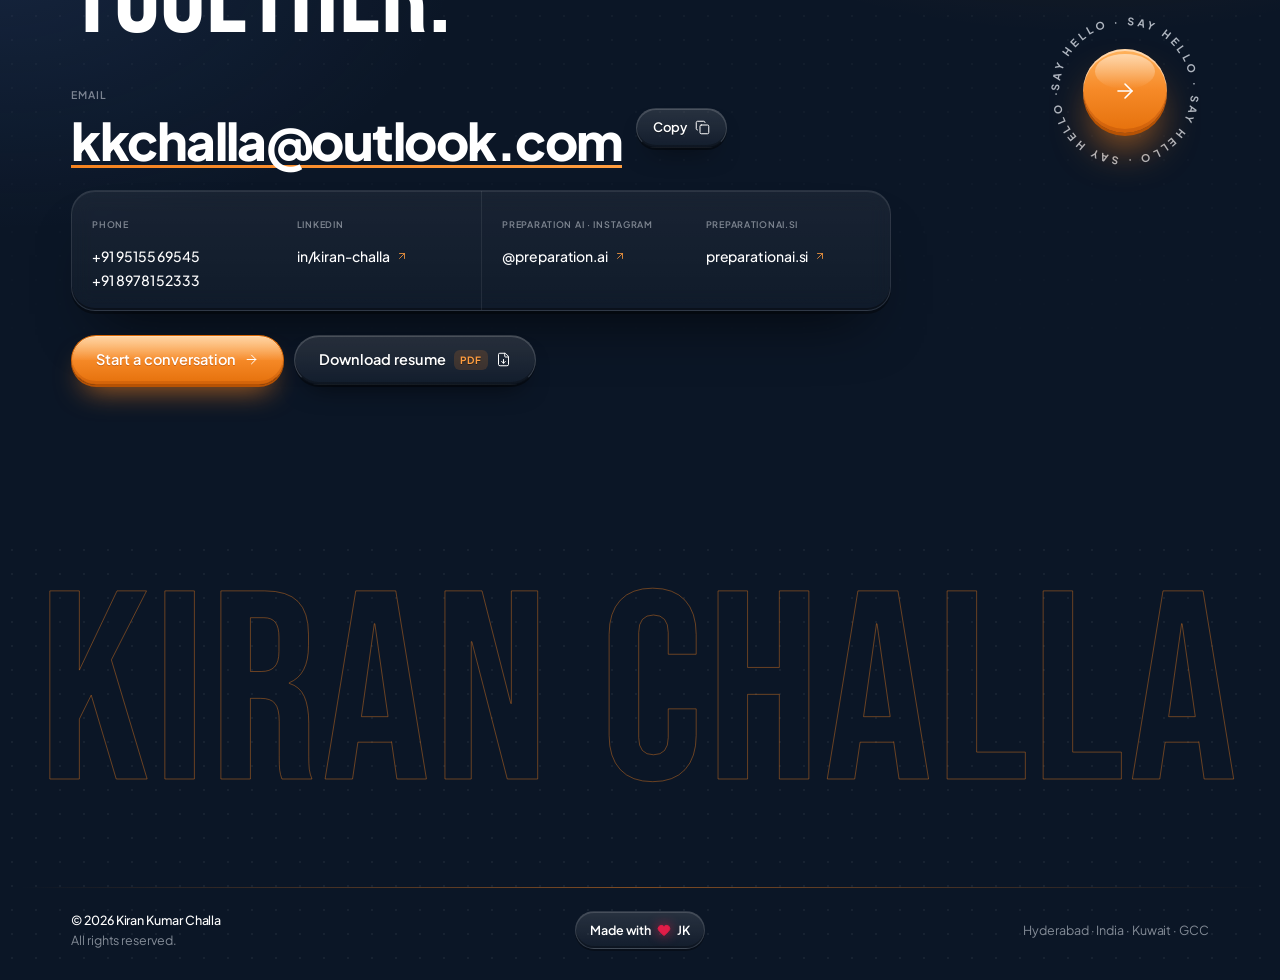
==== commit 0e65636e: "Footer wordmark: orange fading into near-black, matching the site palette Co-Authored-By: Claude Opu" ====
--- a/html/index.html
+++ b/html/index.html
@@ -30,7 +30,7 @@
   <link rel="preconnect" href="https://fonts.gstatic.com" crossorigin>
   <link href="https://fonts.googleapis.com/css2?family=Bebas+Neue&family=Instrument+Serif:ital@0;1&family=Plus+Jakarta+Sans:wght@400;500;600;700;800&family=JetBrains+Mono:wght@400;500&display=swap" rel="stylesheet">
   <link rel="preload" as="image" href="assets/img/intro-start.webp" type="image/webp">
-  <link rel="stylesheet" href="assets/css/styles.css?v=c435bc704e">
+  <link rel="stylesheet" href="assets/css/styles.css?v=55f79464ae">
   <script>document.documentElement.classList.add("js");setTimeout(function(){if(!window.__kc)document.documentElement.classList.remove("js")},2500)</script>
 
   <script type="application/ld+json">
--- a/html/assets/css/styles.css
+++ b/html/assets/css/styles.css
@@ -1837,3 +1837,13 @@
   background: radial-gradient(50% 60% at 50% 100%, rgba(227,182,94,calc(var(--fill) * .16)), transparent 70%); }
 .wm-reflect { display: none; }
 .wordmark::after { bottom: -14%; height: 46%; filter: blur(18px); background: radial-gradient(50% 50% at 50% 50%, rgba(227,182,94,calc(var(--fill) * .14)), transparent 70%); }
+
+/* v9 — footer wordmark in the site's orange: molten orange fading into near-black */
+.wm-base { -webkit-text-stroke: 1px rgba(245,130,31,.4); }
+.wm-gold {
+  background-image:
+    linear-gradient(100deg, transparent 0 42%, rgba(255,214,170,.5) 50%, transparent 58% 100%),
+    linear-gradient(180deg, #ffc27a 0%, #ff9d3f 20%, #f5821f 42%, #c95f05 62%, #4a2206 86%, #1a0d04 100%);
+}
+.wordmark::after { background: radial-gradient(50% 50% at 50% 50%, rgba(245,130,31,calc(var(--fill) * .2)), transparent 70%); }
+.footer-bar { border-image: linear-gradient(90deg, transparent, rgba(245,130,31,.5), transparent) 1; }
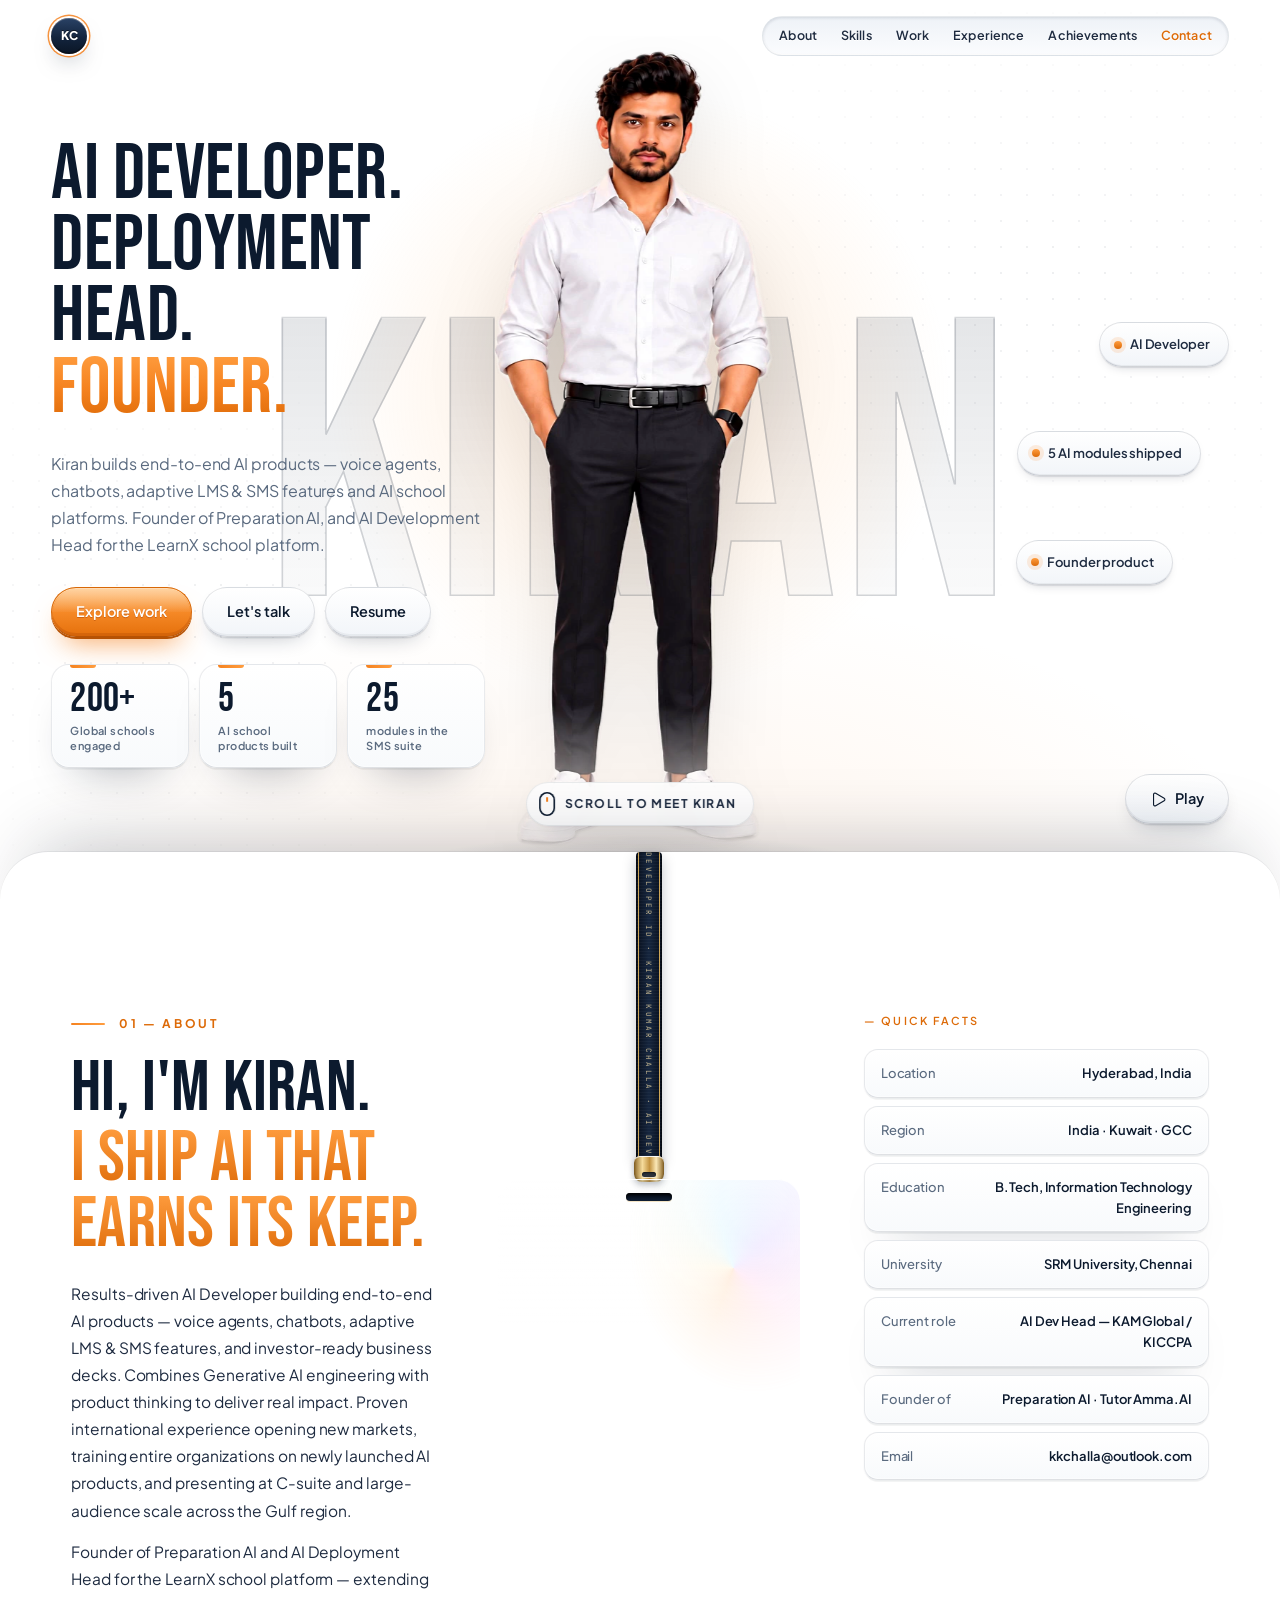
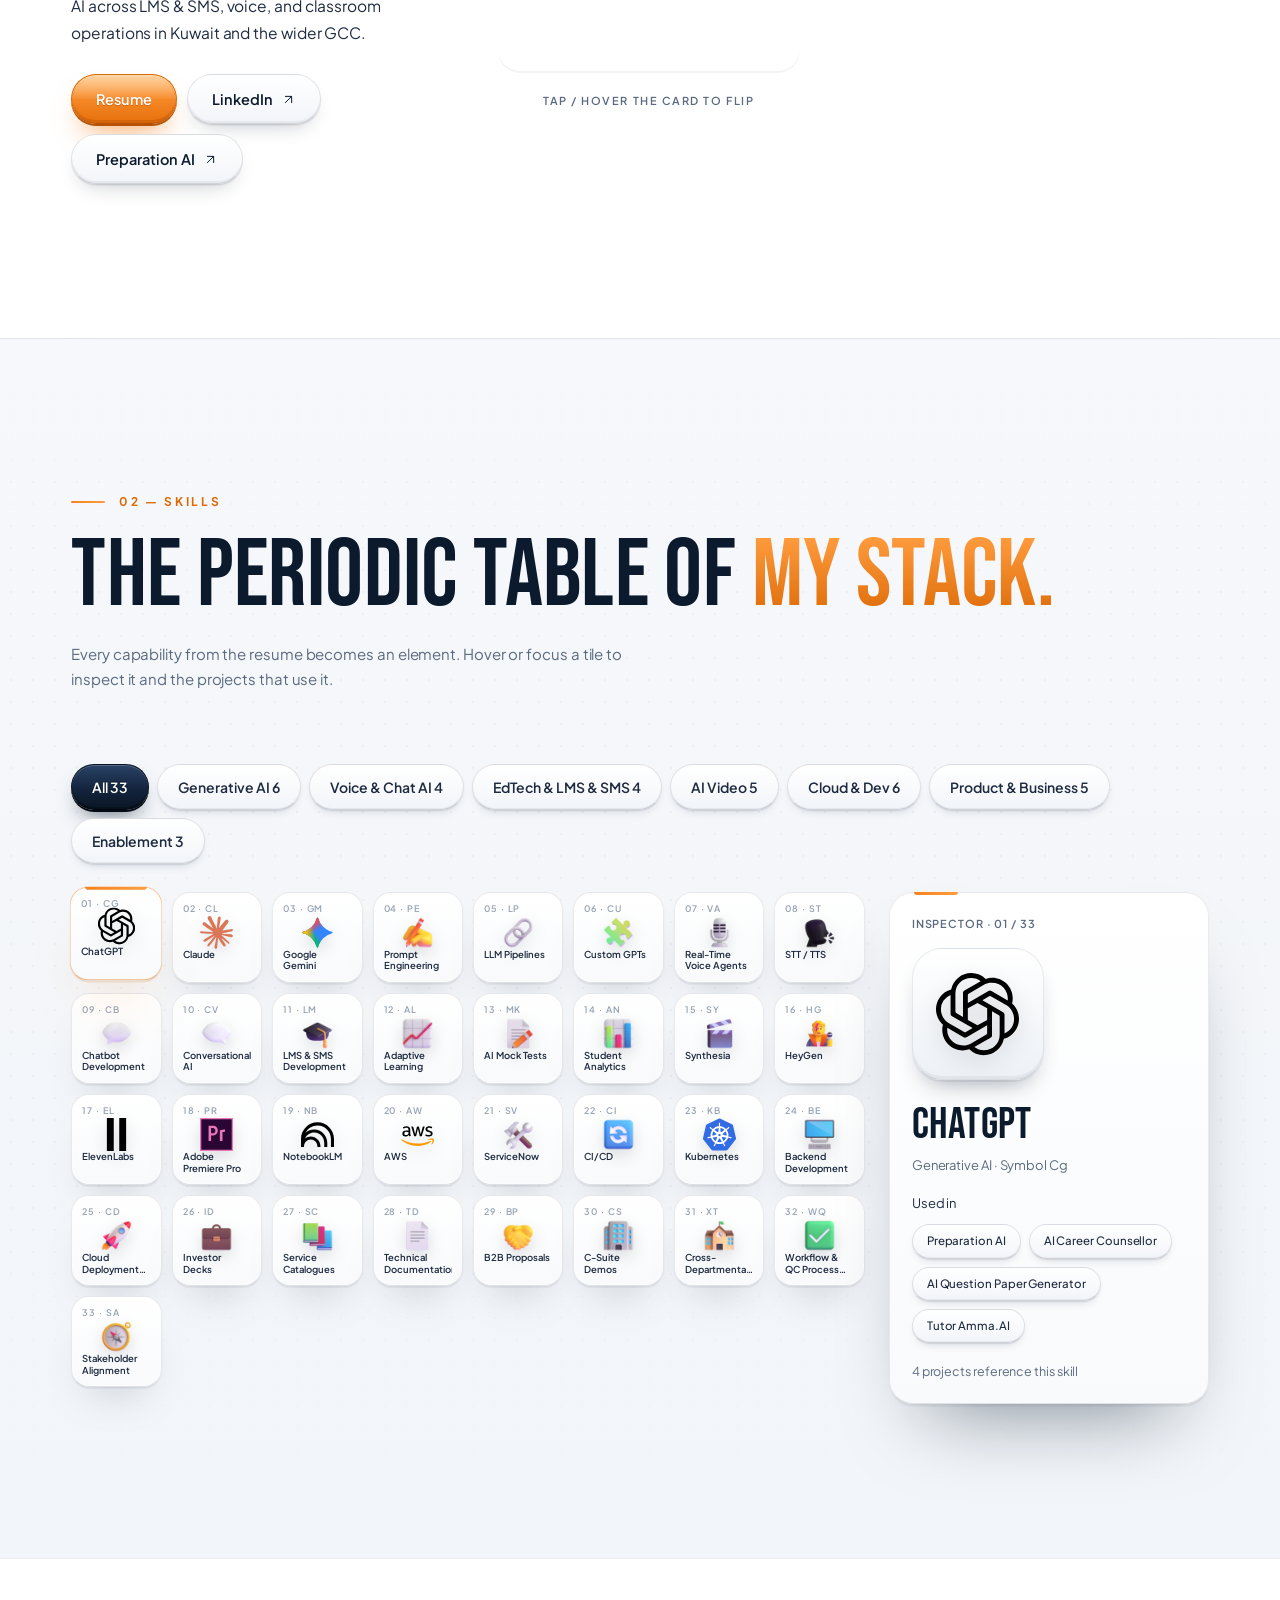
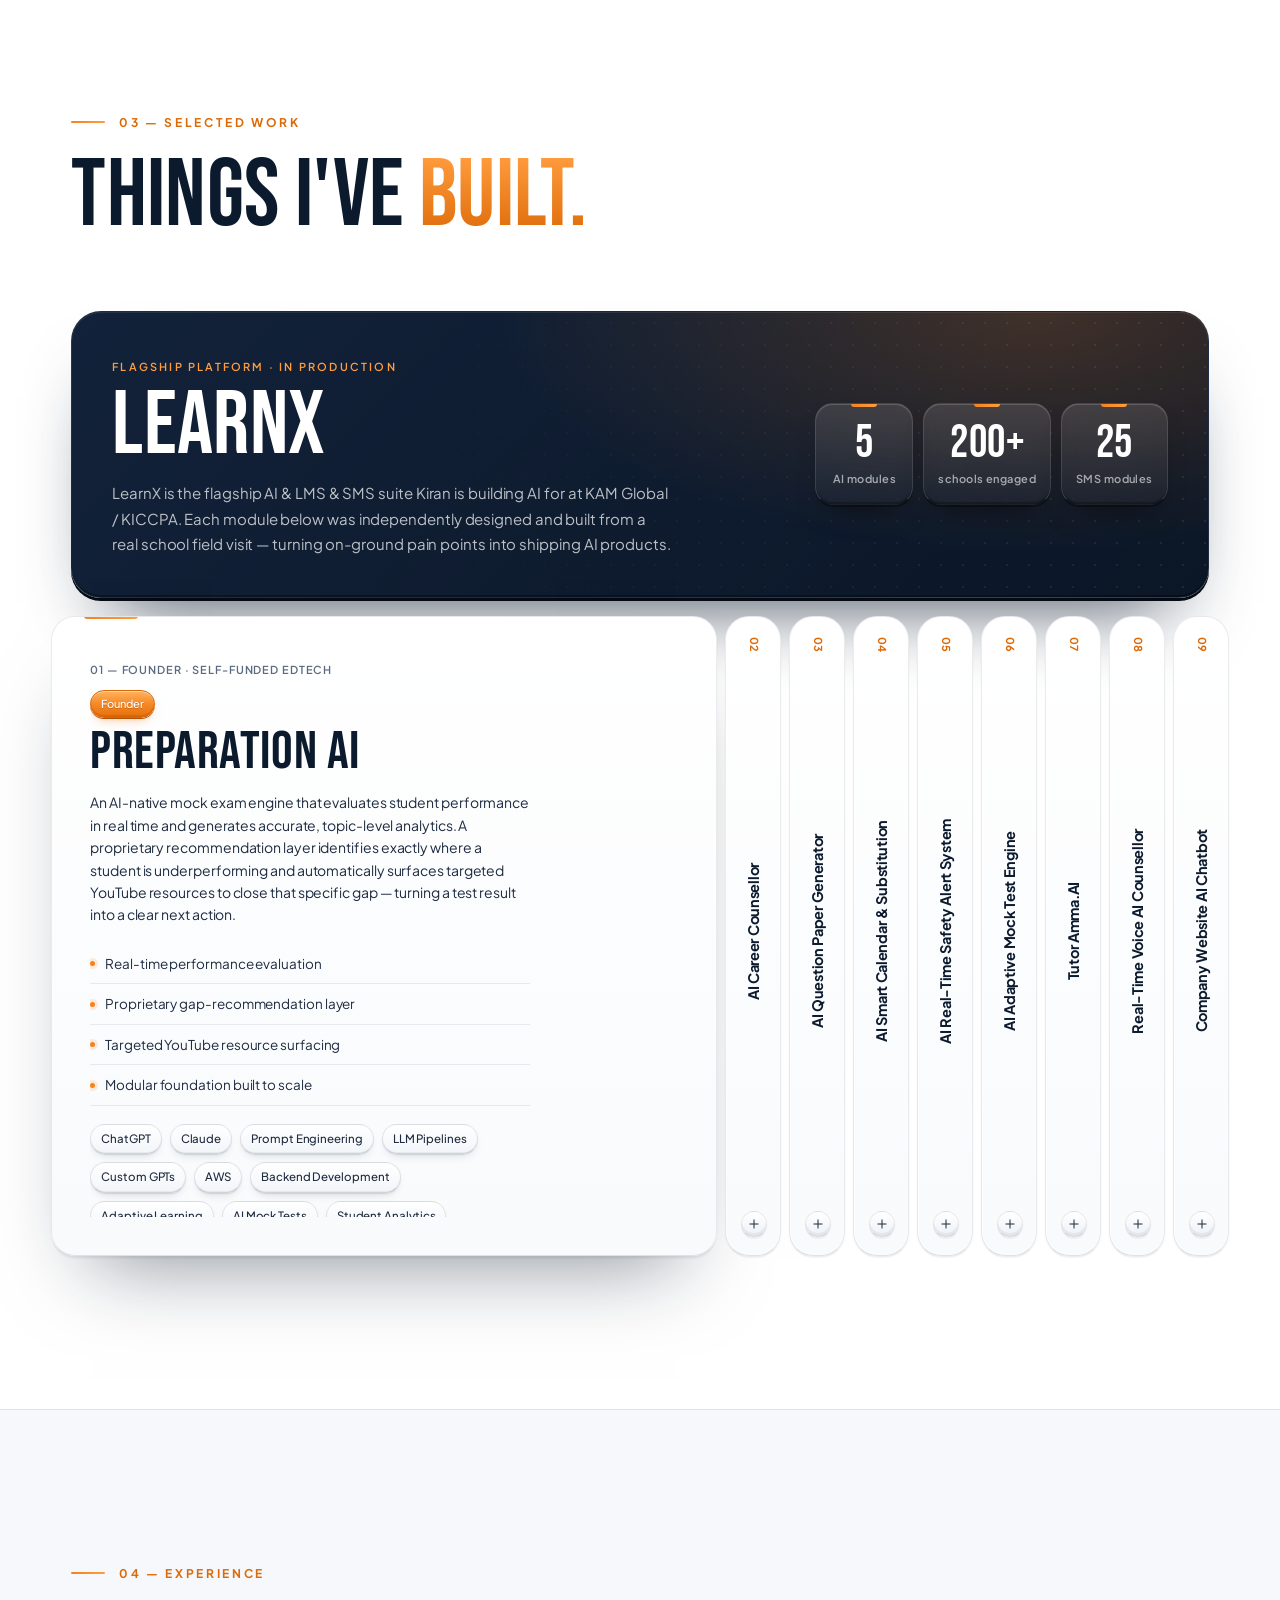
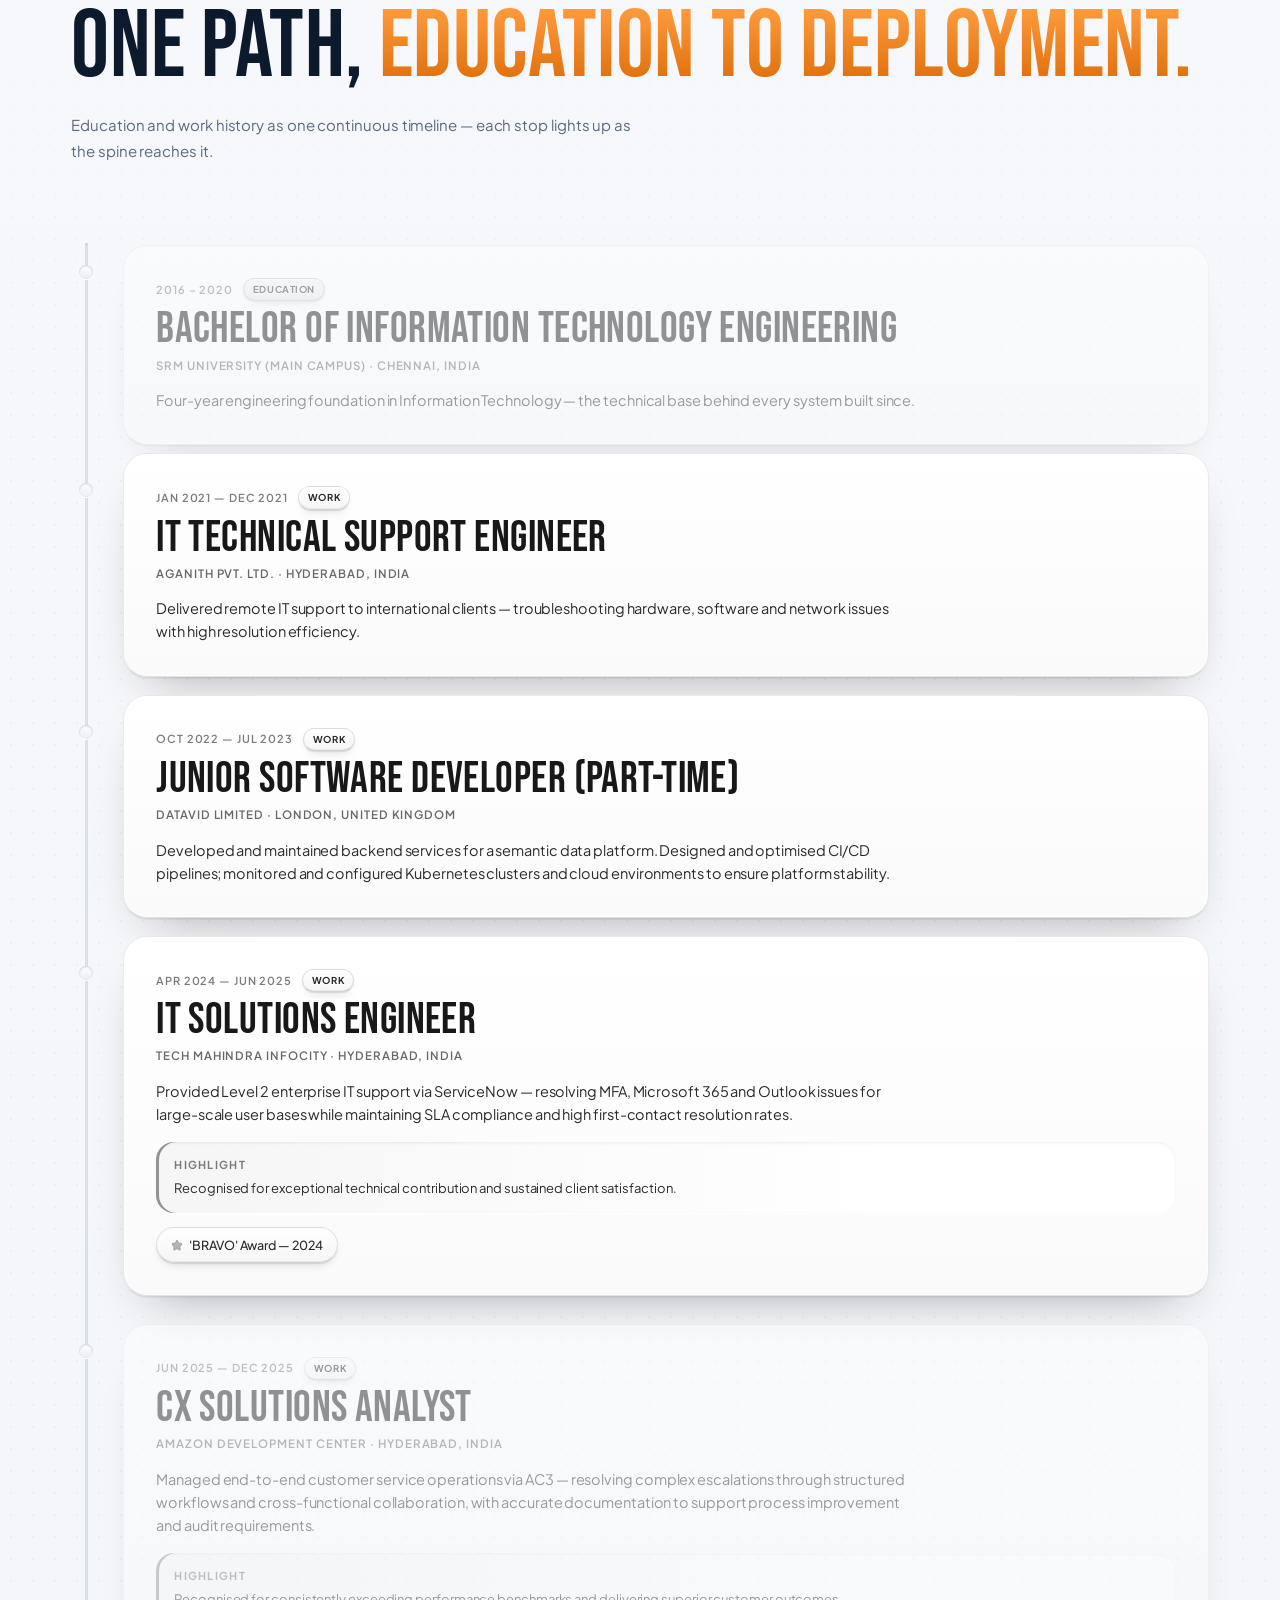
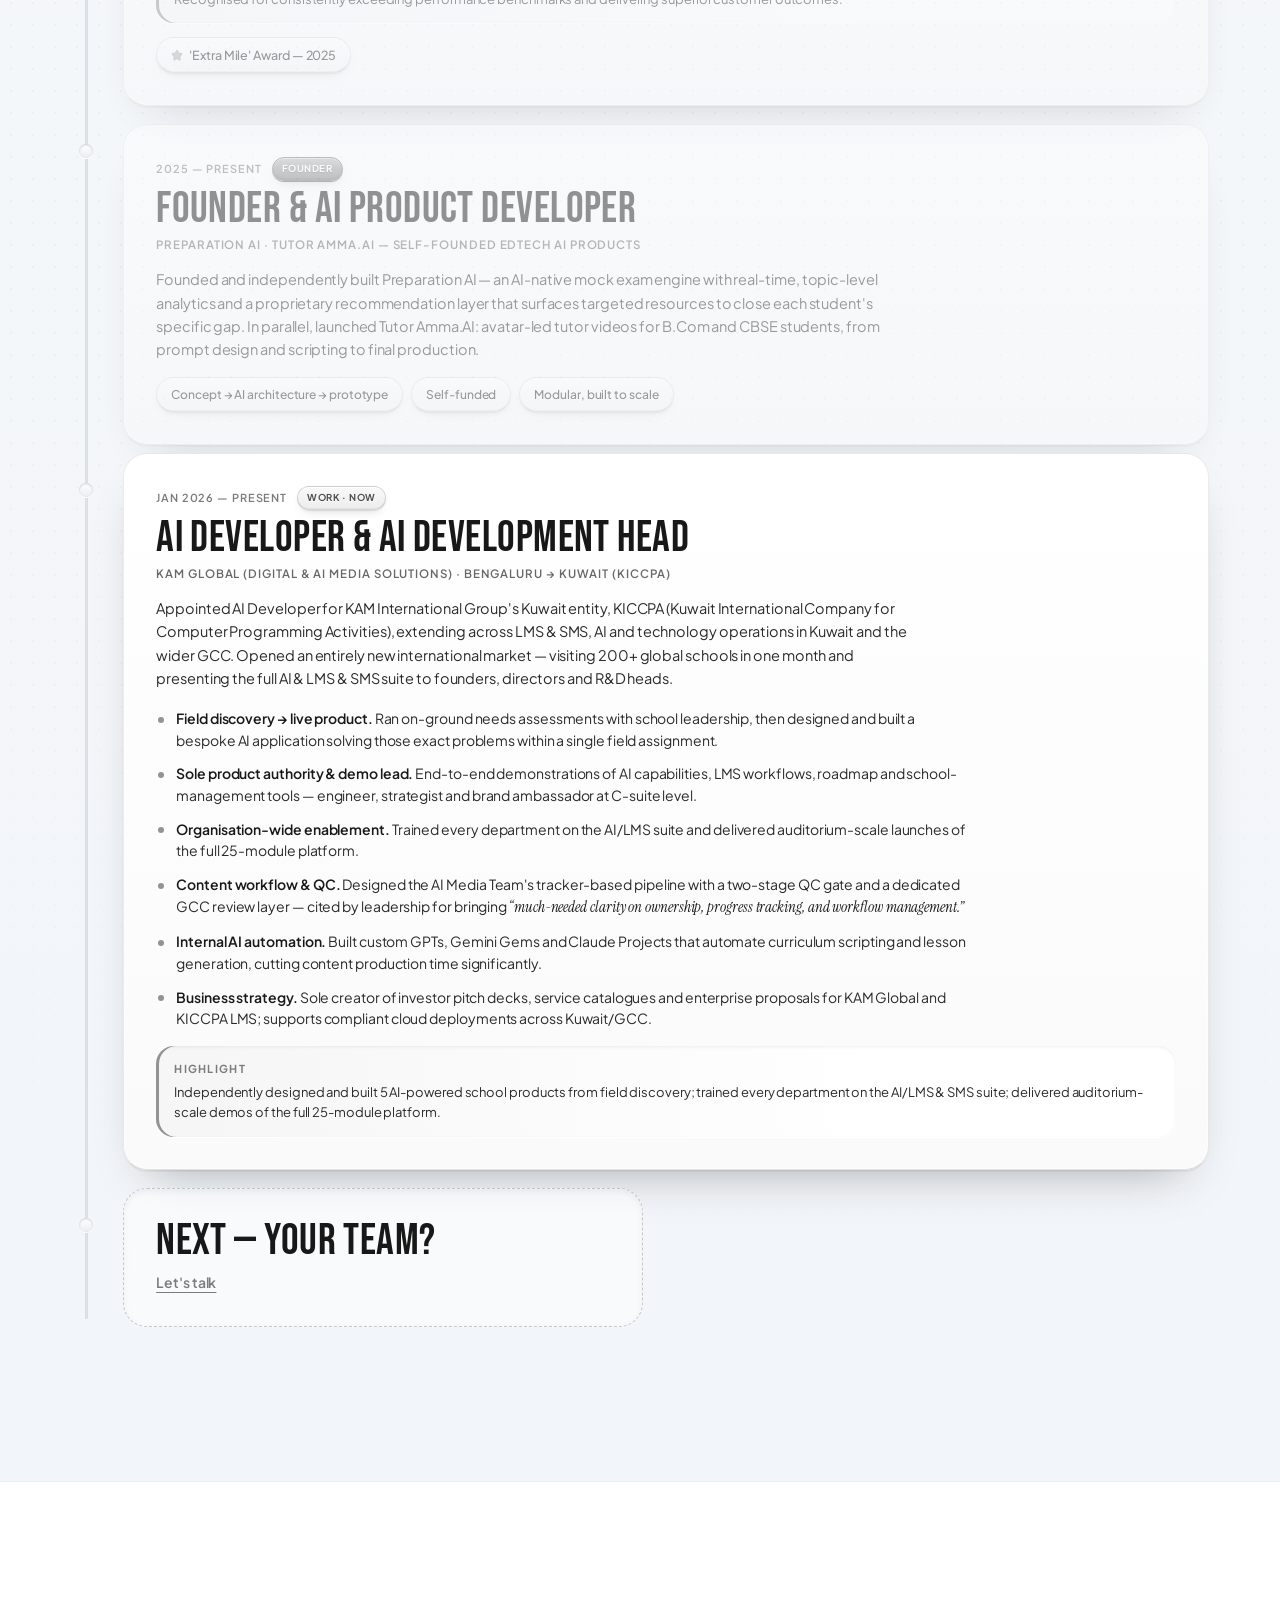
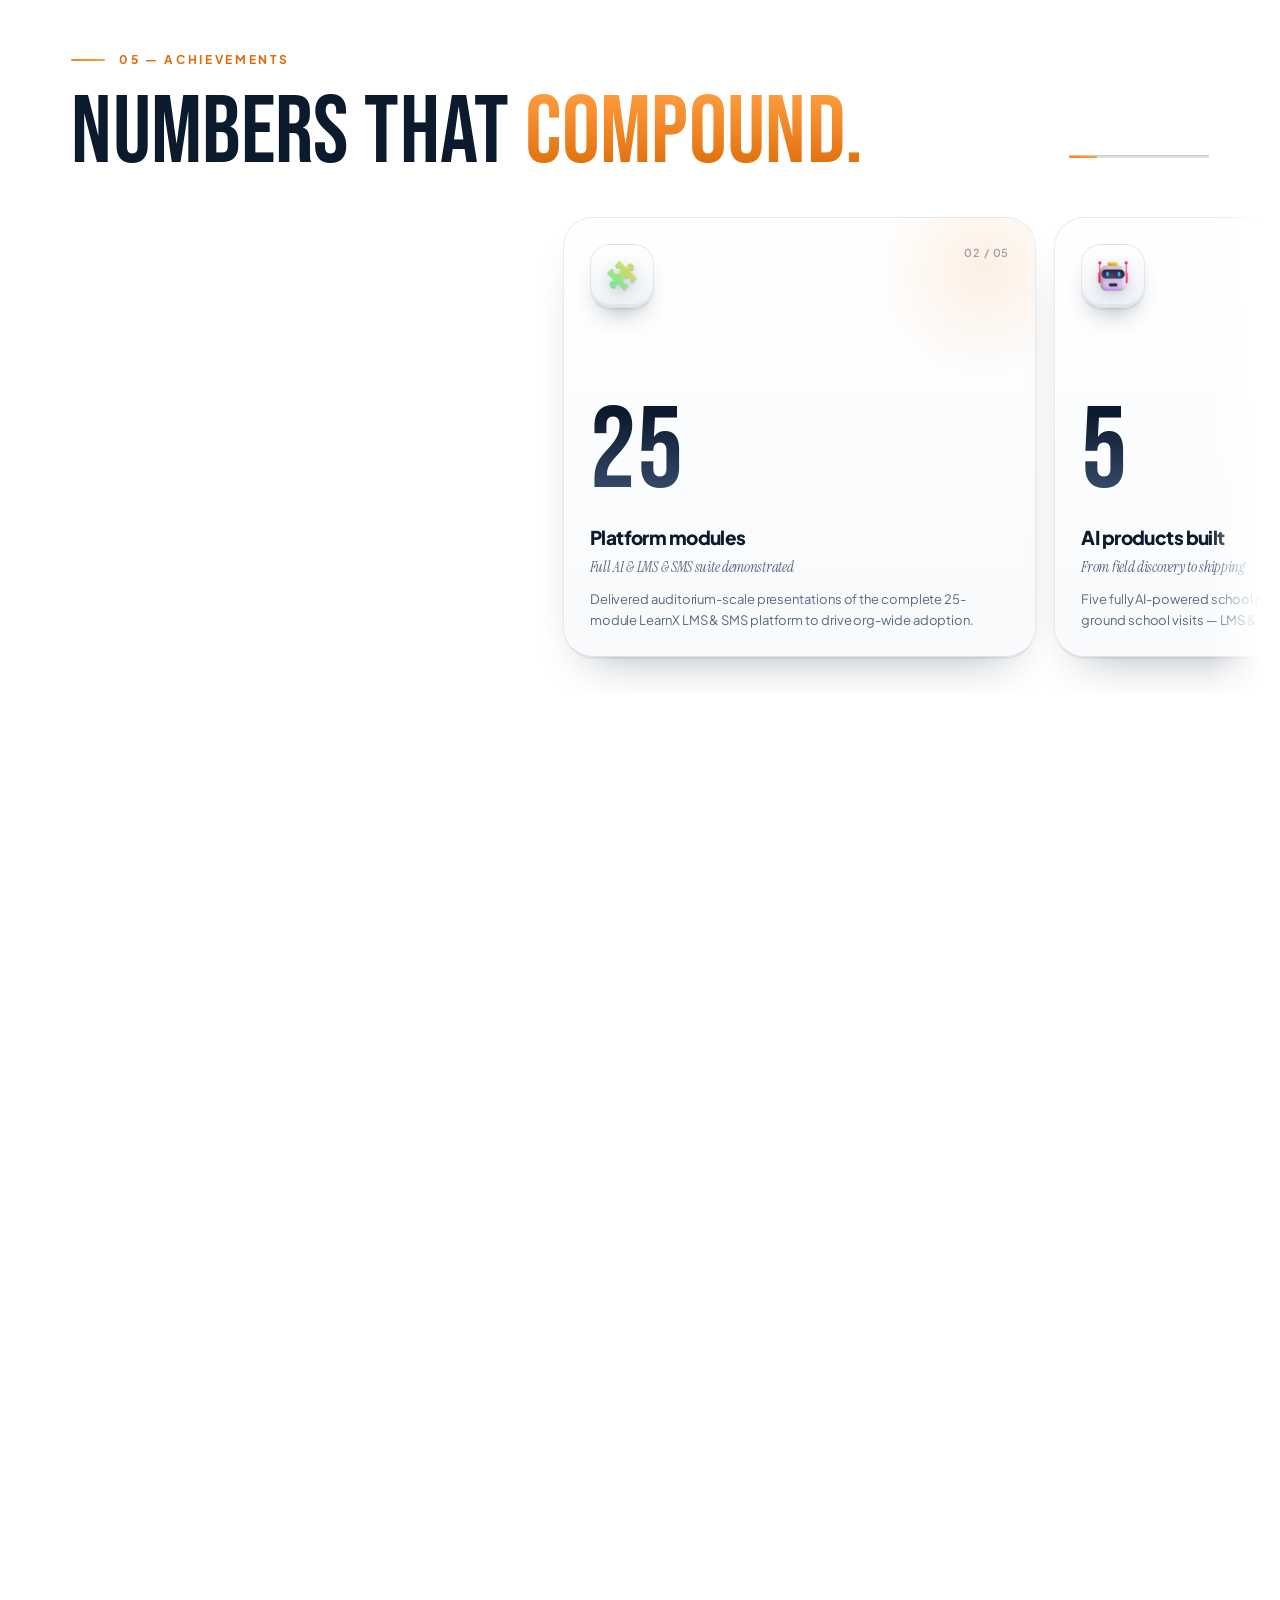
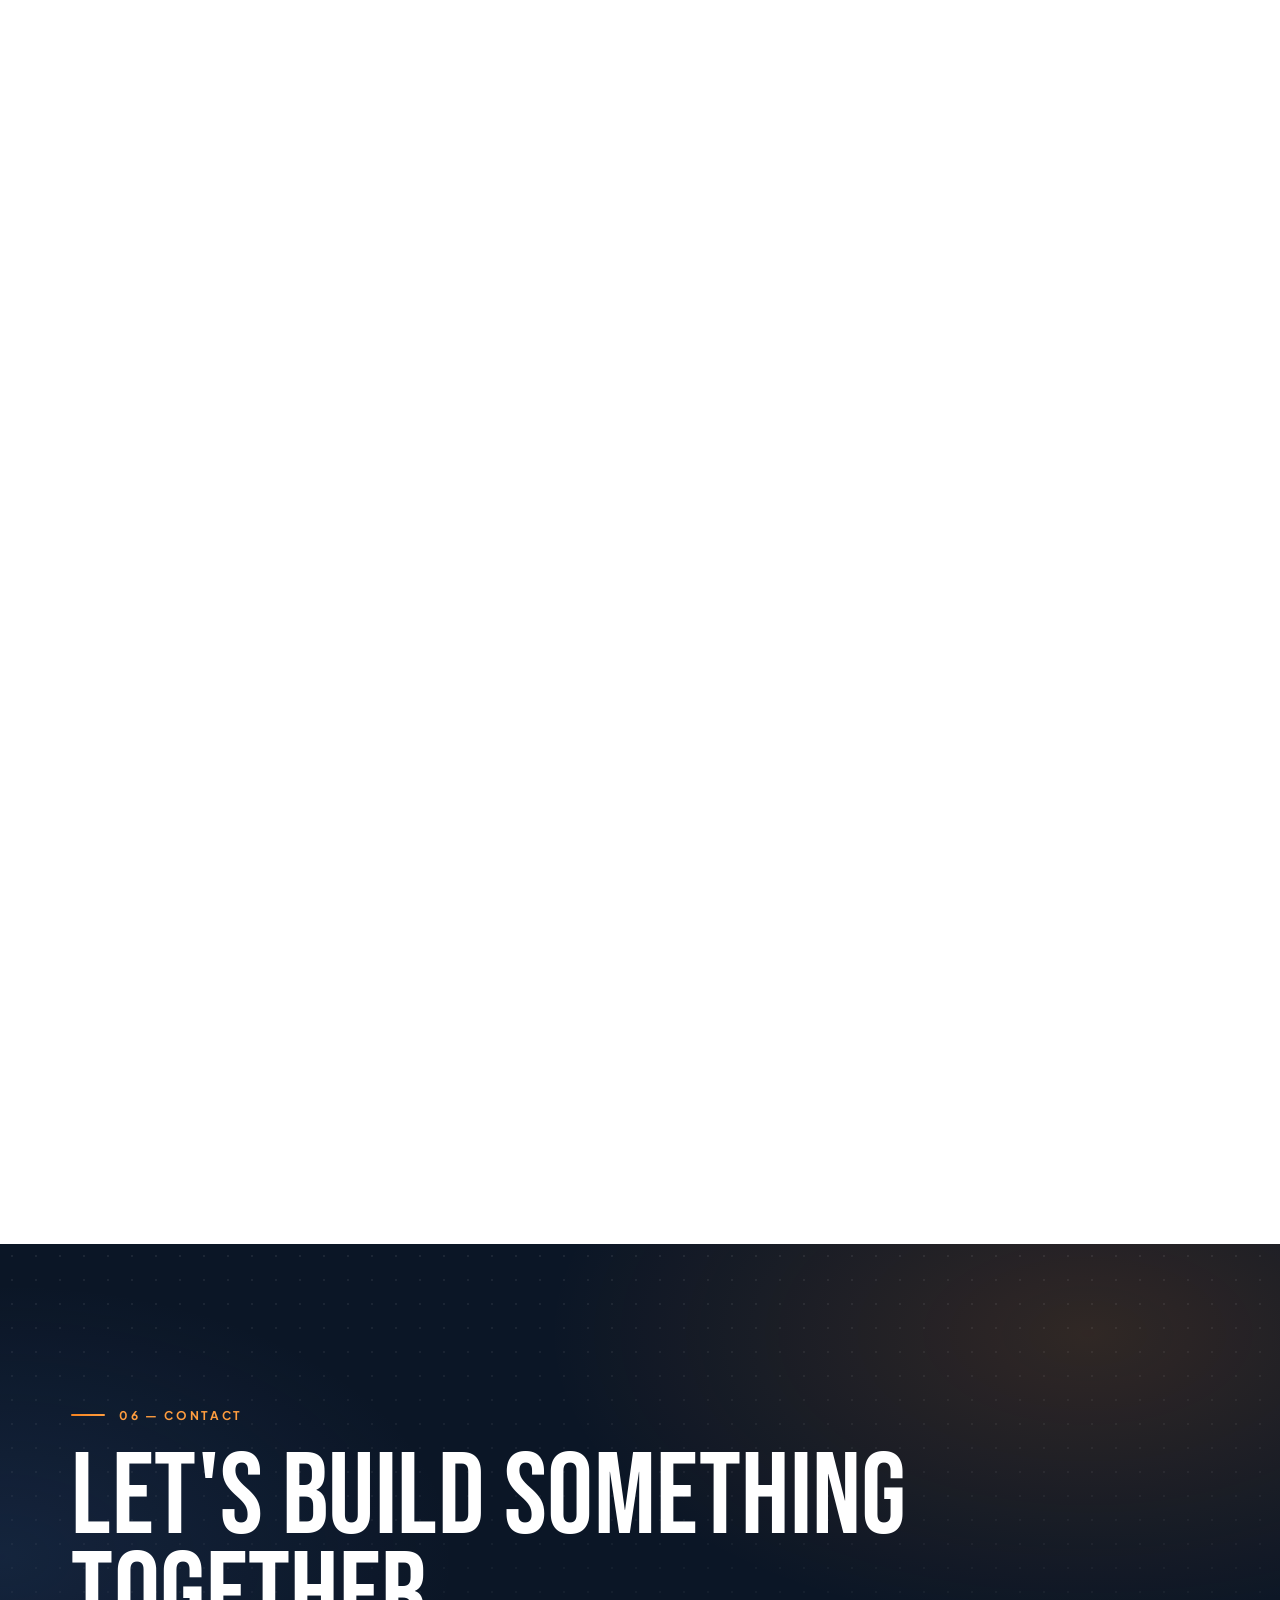
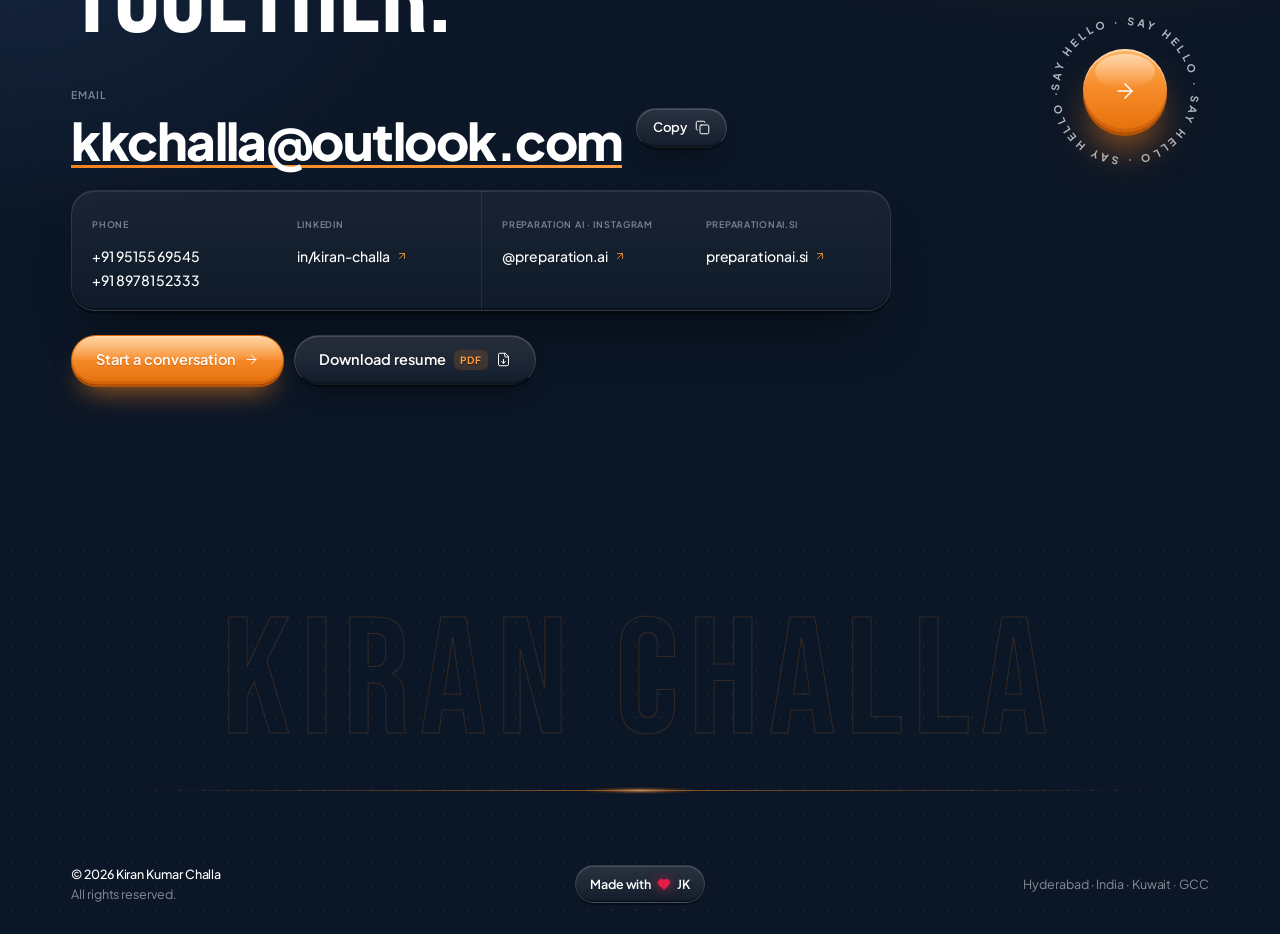
==== commit ff8f314a: "Footer wordmark: muted ember tone, smaller, layered effects Softer orange-and-black bronze tone; sma" ====
--- a/html/index.html
+++ b/html/index.html
@@ -30,7 +30,7 @@
   <link rel="preconnect" href="https://fonts.gstatic.com" crossorigin>
   <link href="https://fonts.googleapis.com/css2?family=Bebas+Neue&family=Instrument+Serif:ital@0;1&family=Plus+Jakarta+Sans:wght@400;500;600;700;800&family=JetBrains+Mono:wght@400;500&display=swap" rel="stylesheet">
   <link rel="preload" as="image" href="assets/img/intro-start.webp" type="image/webp">
-  <link rel="stylesheet" href="assets/css/styles.css?v=55f79464ae">
+  <link rel="stylesheet" href="assets/css/styles.css?v=11b19b592d">
   <script>document.documentElement.classList.add("js");setTimeout(function(){if(!window.__kc)document.documentElement.classList.remove("js")},2500)</script>
 
   <script type="application/ld+json">
@@ -850,7 +850,9 @@
     <div class="wordmark" aria-hidden="true">
       <span class="wm-base">KIRAN CHALLA</span>
       <span class="wm-gold">KIRAN CHALLA</span>
+      <span class="wm-aura" aria-hidden="true"></span>
     </div>
+    <div class="wm-horizon" aria-hidden="true"><i></i></div>
     <div class="container footer-bar">
       <div><strong>© <span id="year">2026</span> Kiran Kumar Challa</strong>All rights reserved.</div>
       <span class="made">Made with <svg class="icon"><use href="#i-heart"/></svg> JK</span>
@@ -860,6 +862,6 @@
 
   <div class="toast" id="toast" role="status" aria-live="polite"></div>
 
-  <script src="assets/js/main.js?v=58463f2ffe" defer></script>
+  <script src="assets/js/main.js?v=40416309ae" defer></script>
 </body>
 </html>
--- a/html/assets/css/styles.css
+++ b/html/assets/css/styles.css
@@ -1847,3 +1847,51 @@
 }
 .wordmark::after { background: radial-gradient(50% 50% at 50% 50%, rgba(245,130,31,calc(var(--fill) * .2)), transparent 70%); }
 .footer-bar { border-image: linear-gradient(90deg, transparent, rgba(245,130,31,.5), transparent) 1; }
+
+/* v10 — refined footer wordmark: muted ember tone, smaller, layered effects
+   1) tracking-in reveal  2) scroll-driven fill  3) soft satin sheen
+   4) drifting ember aura behind the letters  5) horizon line with a travelling glint */
+.footer .wordmark {
+  font-size: clamp(64px, 13vw, 230px); letter-spacing: .2em; opacity: 0; filter: blur(6px);
+  transition: letter-spacing 2.2s cubic-bezier(.16,1,.3,1), opacity 1.6s var(--ease), filter 1.6s var(--ease);
+  margin-bottom: clamp(18px, 3vw, 40px); padding-top: clamp(40px, 6vw, 90px);
+}
+.footer.wm-in .wordmark { letter-spacing: .06em; opacity: 1; filter: none; }
+.wm-gold, .wm-reflect { top: clamp(40px, 6vw, 90px); }
+.wm-base { -webkit-text-stroke: 1px rgba(245,130,31,.18); }
+.wm-gold {
+  background-image:
+    linear-gradient(100deg, transparent 0 44%, rgba(255,205,160,.22) 50%, transparent 56% 100%),
+    linear-gradient(180deg, #c99772 0%, #b07445 28%, #8c5530 52%, #5a3720 76%, #2c1d15 100%);
+  animation-duration: 9s;
+}
+.wordmark::after { display: none; }
+/* Ember aura drifting slowly behind the letters */
+.wm-aura {
+  position: absolute; z-index: -1; left: 50%; top: 55%; width: 46%; height: 120%; translate: -50% -50%;
+  border-radius: 50%; pointer-events: none;
+  background: radial-gradient(closest-side, rgba(245,130,31,.13), rgba(245,130,31,.04) 55%, transparent 75%);
+  filter: blur(30px); opacity: 0; transition: opacity 2s var(--ease) .4s;
+  animation: aura 16s ease-in-out infinite alternate;
+}
+.footer.wm-in .wm-aura { opacity: 1; }
+@keyframes aura { from { translate: -95% -50%; } to { translate: -5% -50%; } }
+/* Horizon line under the name, with a glint running outward from the centre */
+.wm-horizon {
+  position: relative; height: 1px; margin: 0 auto clamp(28px, 4vw, 56px); width: min(78%, 1100px);
+  background: linear-gradient(90deg, transparent, rgba(245,130,31,.35) 30%, rgba(245,130,31,.55) 50%, rgba(245,130,31,.35) 70%, transparent);
+  transform: scaleX(0); transition: transform 2s cubic-bezier(.16,1,.3,1) .5s; overflow: visible;
+}
+.footer.wm-in .wm-horizon { transform: scaleX(1); }
+.wm-horizon i {
+  position: absolute; top: -2px; left: 50%; width: 120px; height: 5px; margin-left: -60px; border-radius: 50%;
+  background: radial-gradient(closest-side, rgba(255,200,150,.9), rgba(245,130,31,.4) 50%, transparent);
+  filter: blur(1px); animation: glint 5s ease-in-out 2.5s infinite;
+}
+@keyframes glint { 0% { translate: 0 0; opacity: 0; } 15% { opacity: 1; } 50% { translate: 38vw 0; opacity: 0; } 51% { translate: 0 0; opacity: 0; } 65% { opacity: 1; } 100% { translate: -38vw 0; opacity: 0; } }
+.footer-bar { border-image: none; border-top: 0; }
+@media (max-width: 860px) { .footer .wordmark { font-size: 12.5vw; } .footer.wm-in .wordmark { letter-spacing: .03em; } }
+@media (prefers-reduced-motion: reduce) {
+  .footer .wordmark { opacity: 1; filter: none; letter-spacing: .06em; }
+  .wm-aura, .wm-horizon i { animation: none; } .wm-horizon { transform: none; }
+}
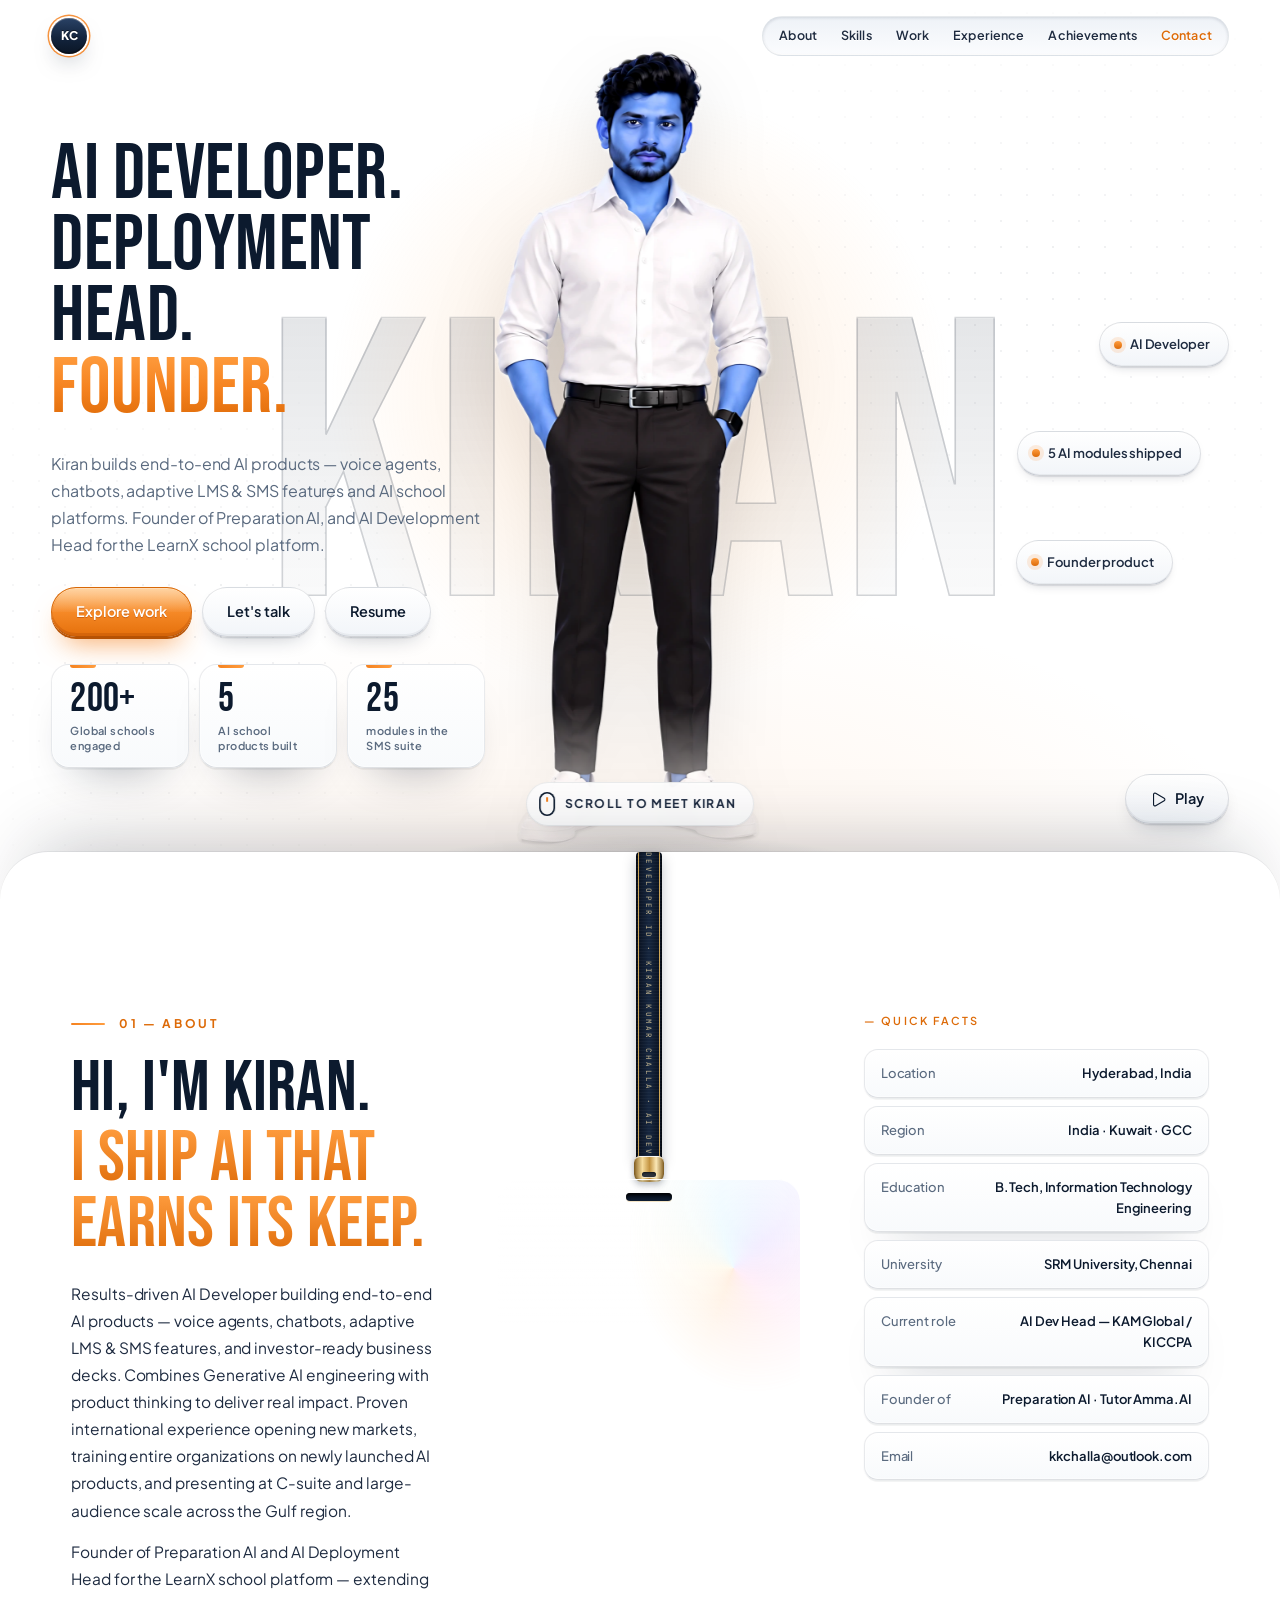
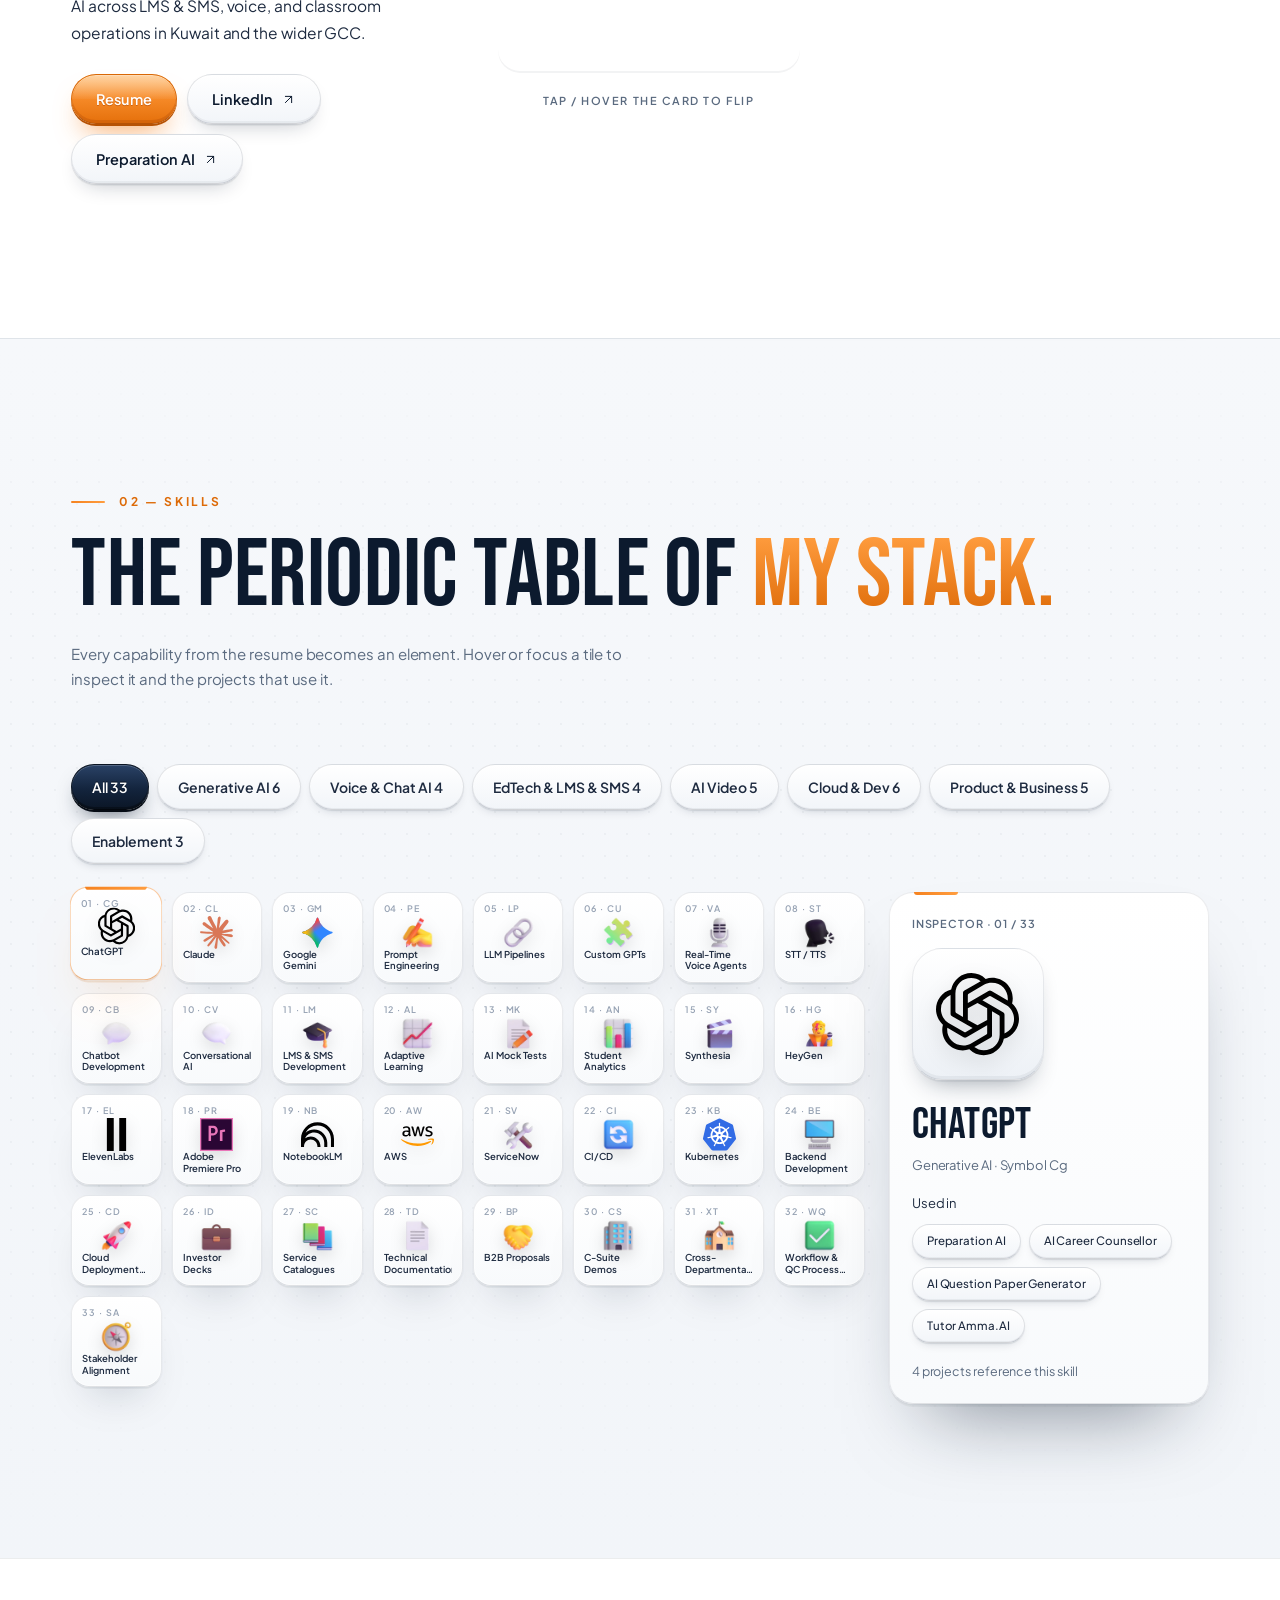
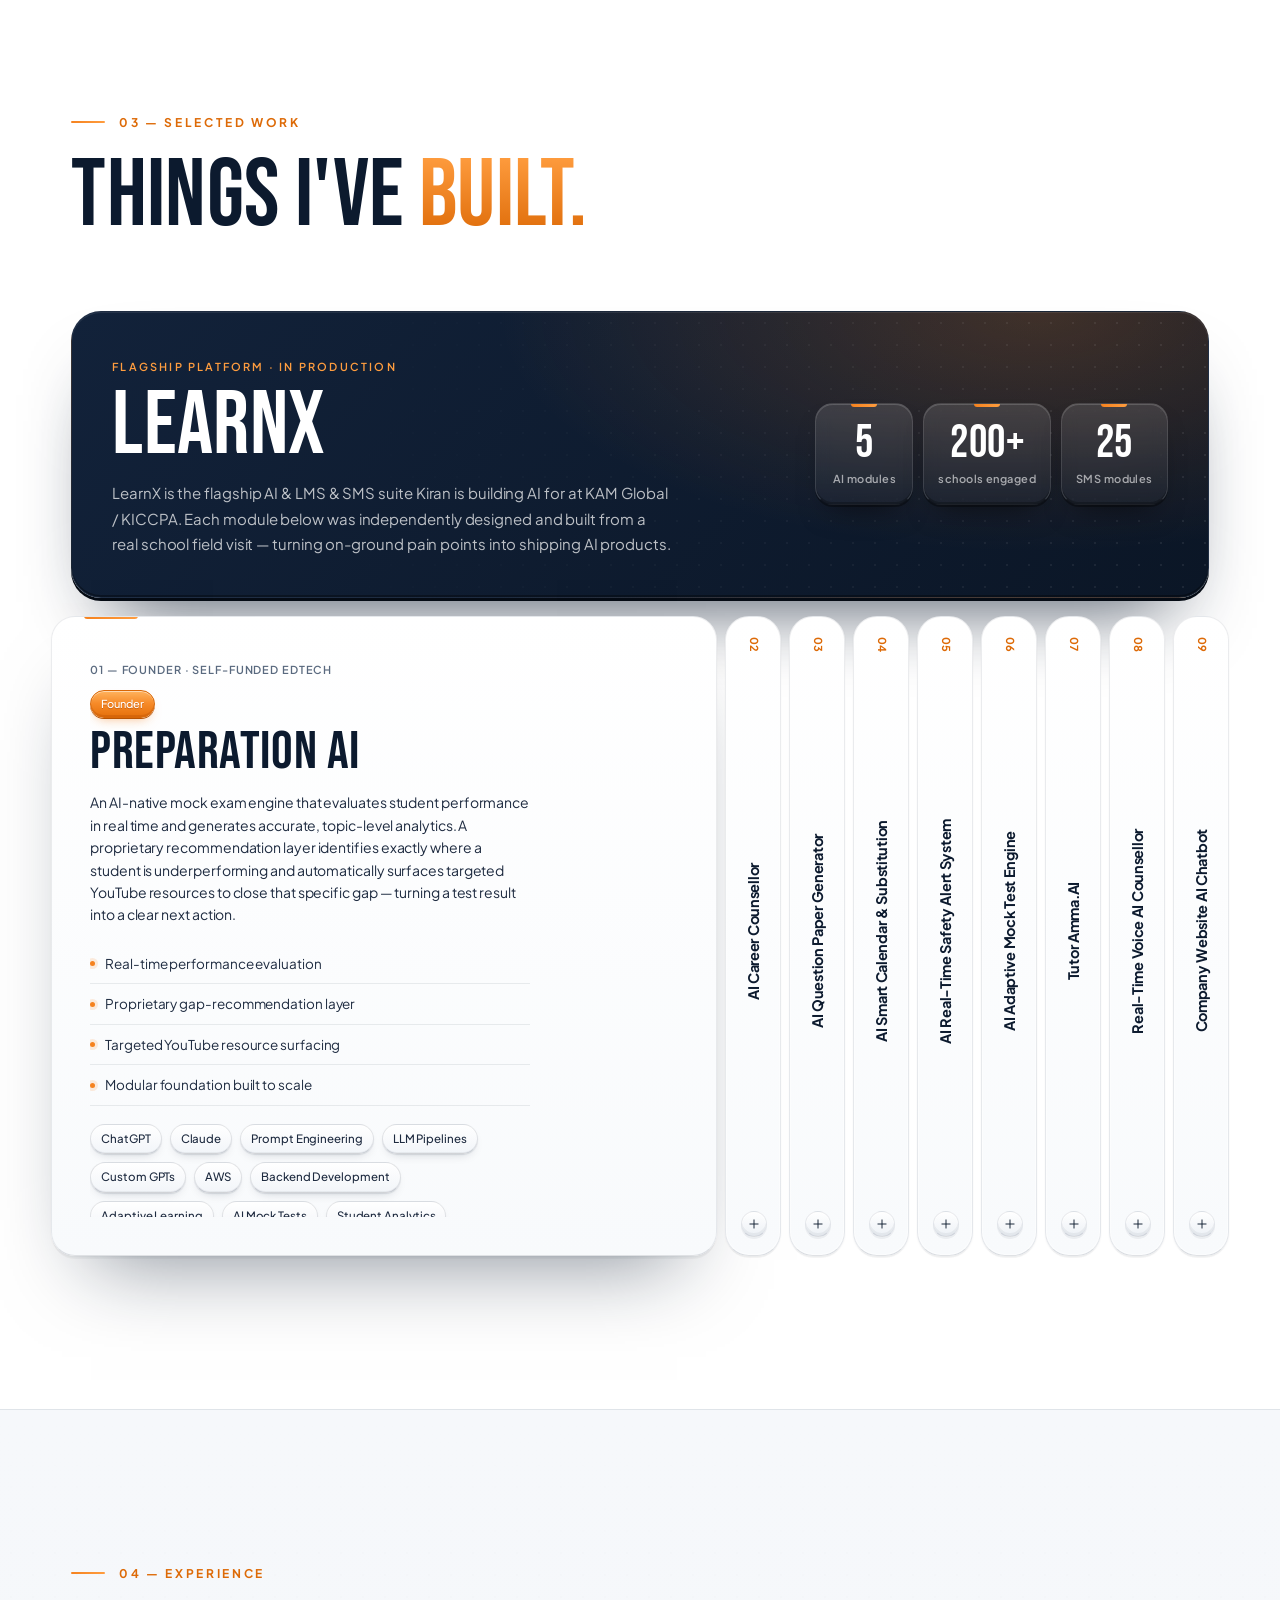
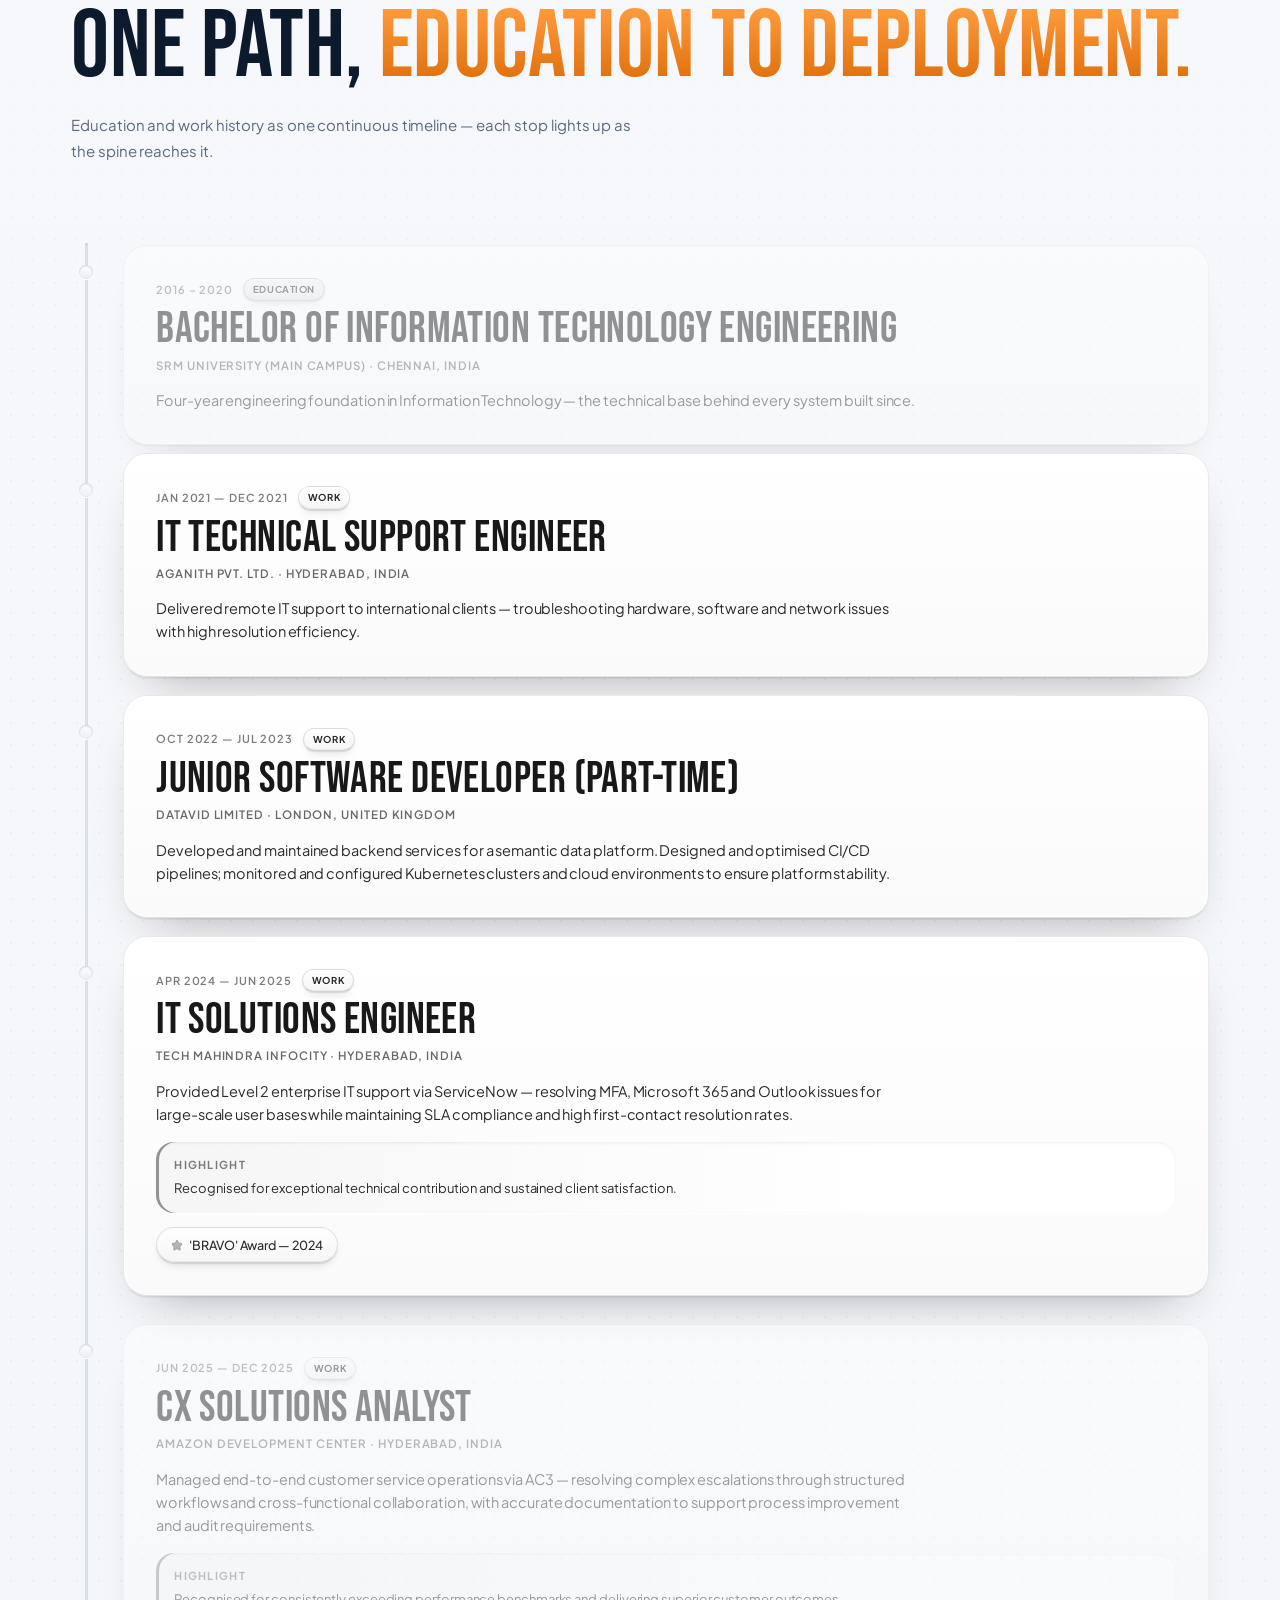
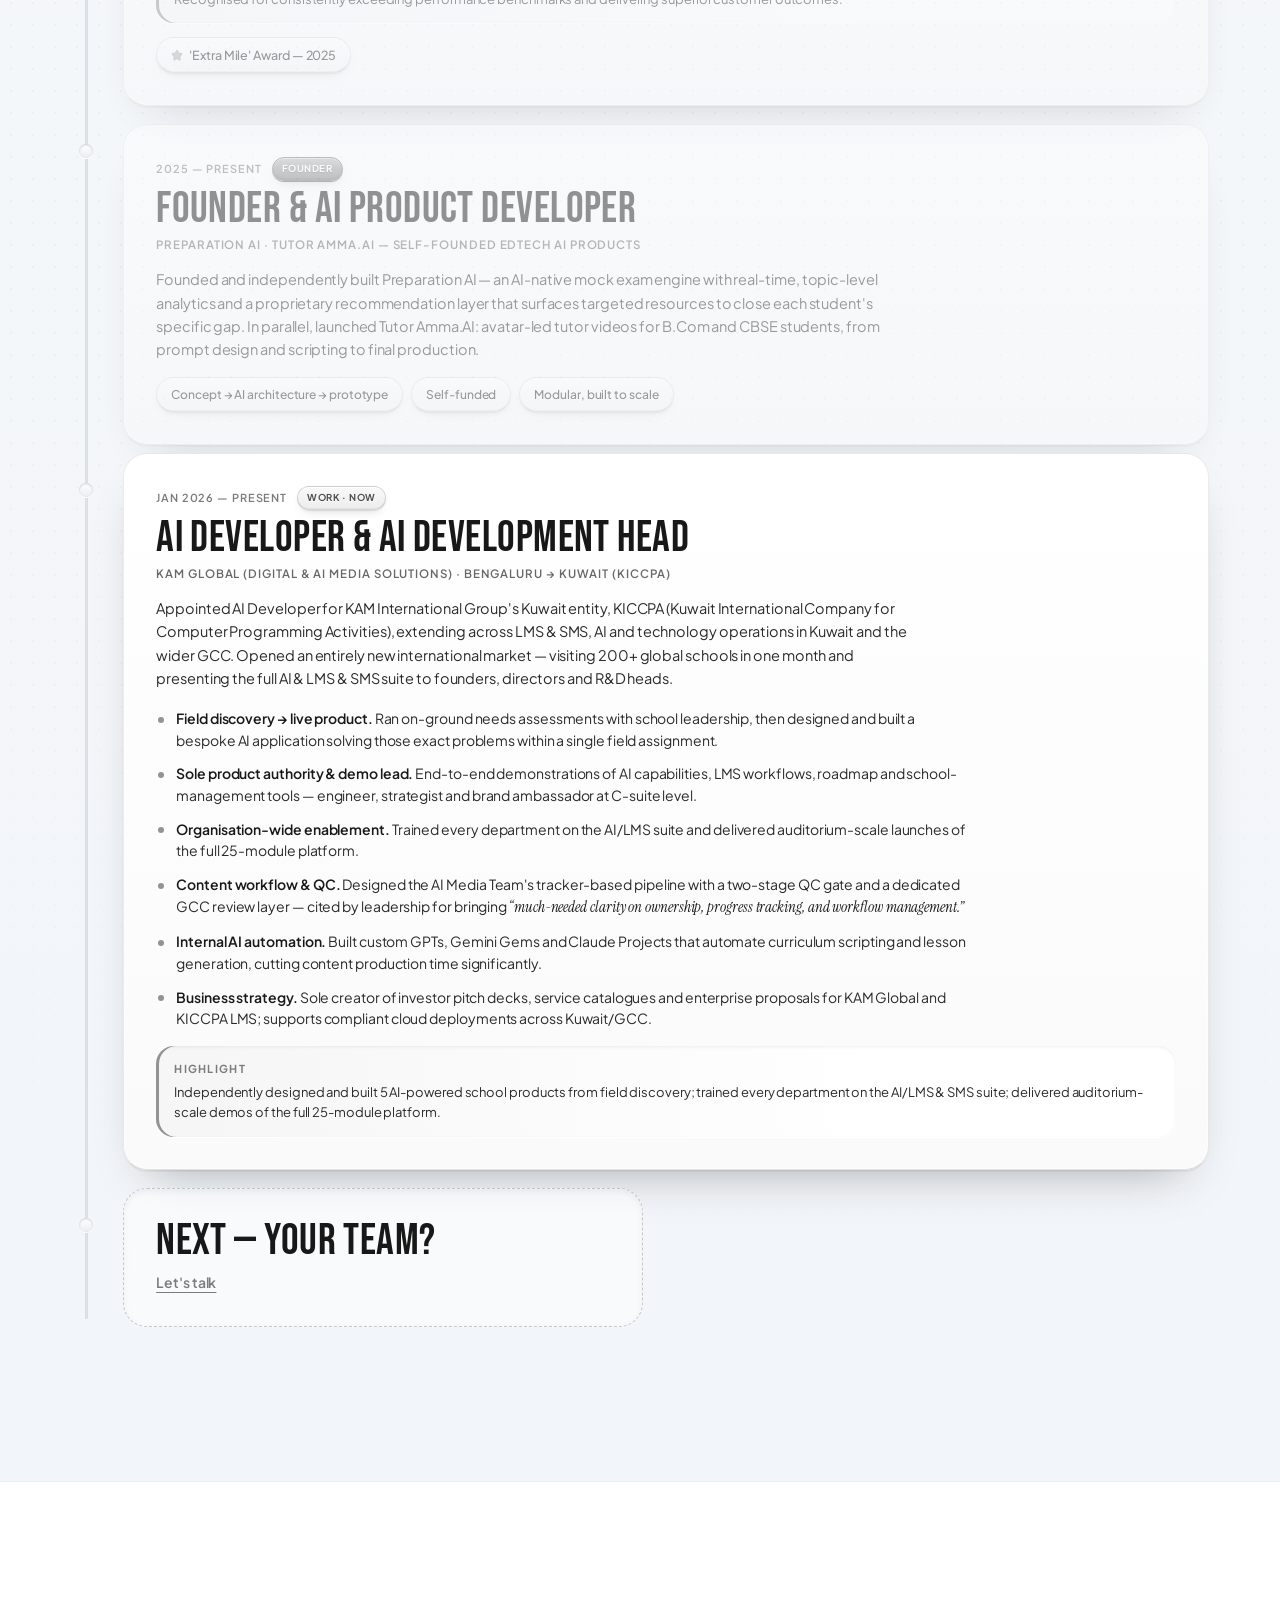
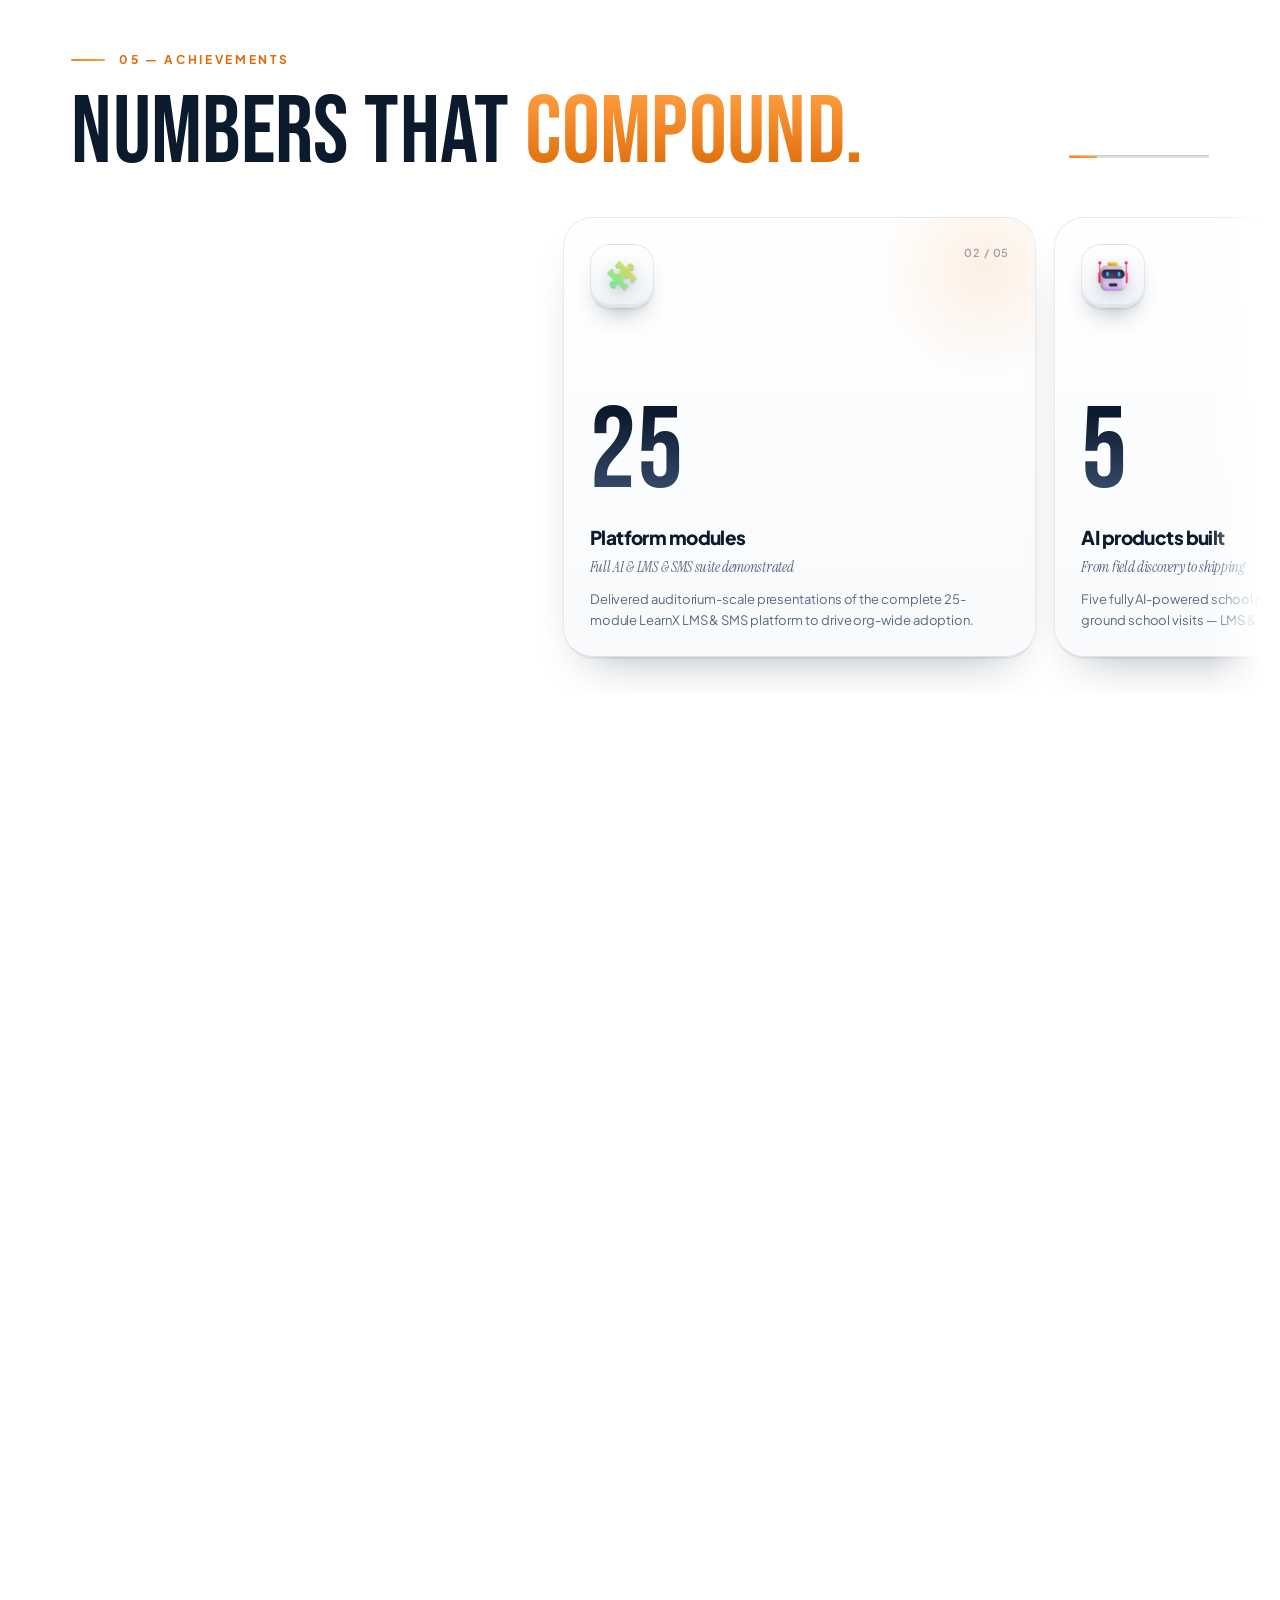
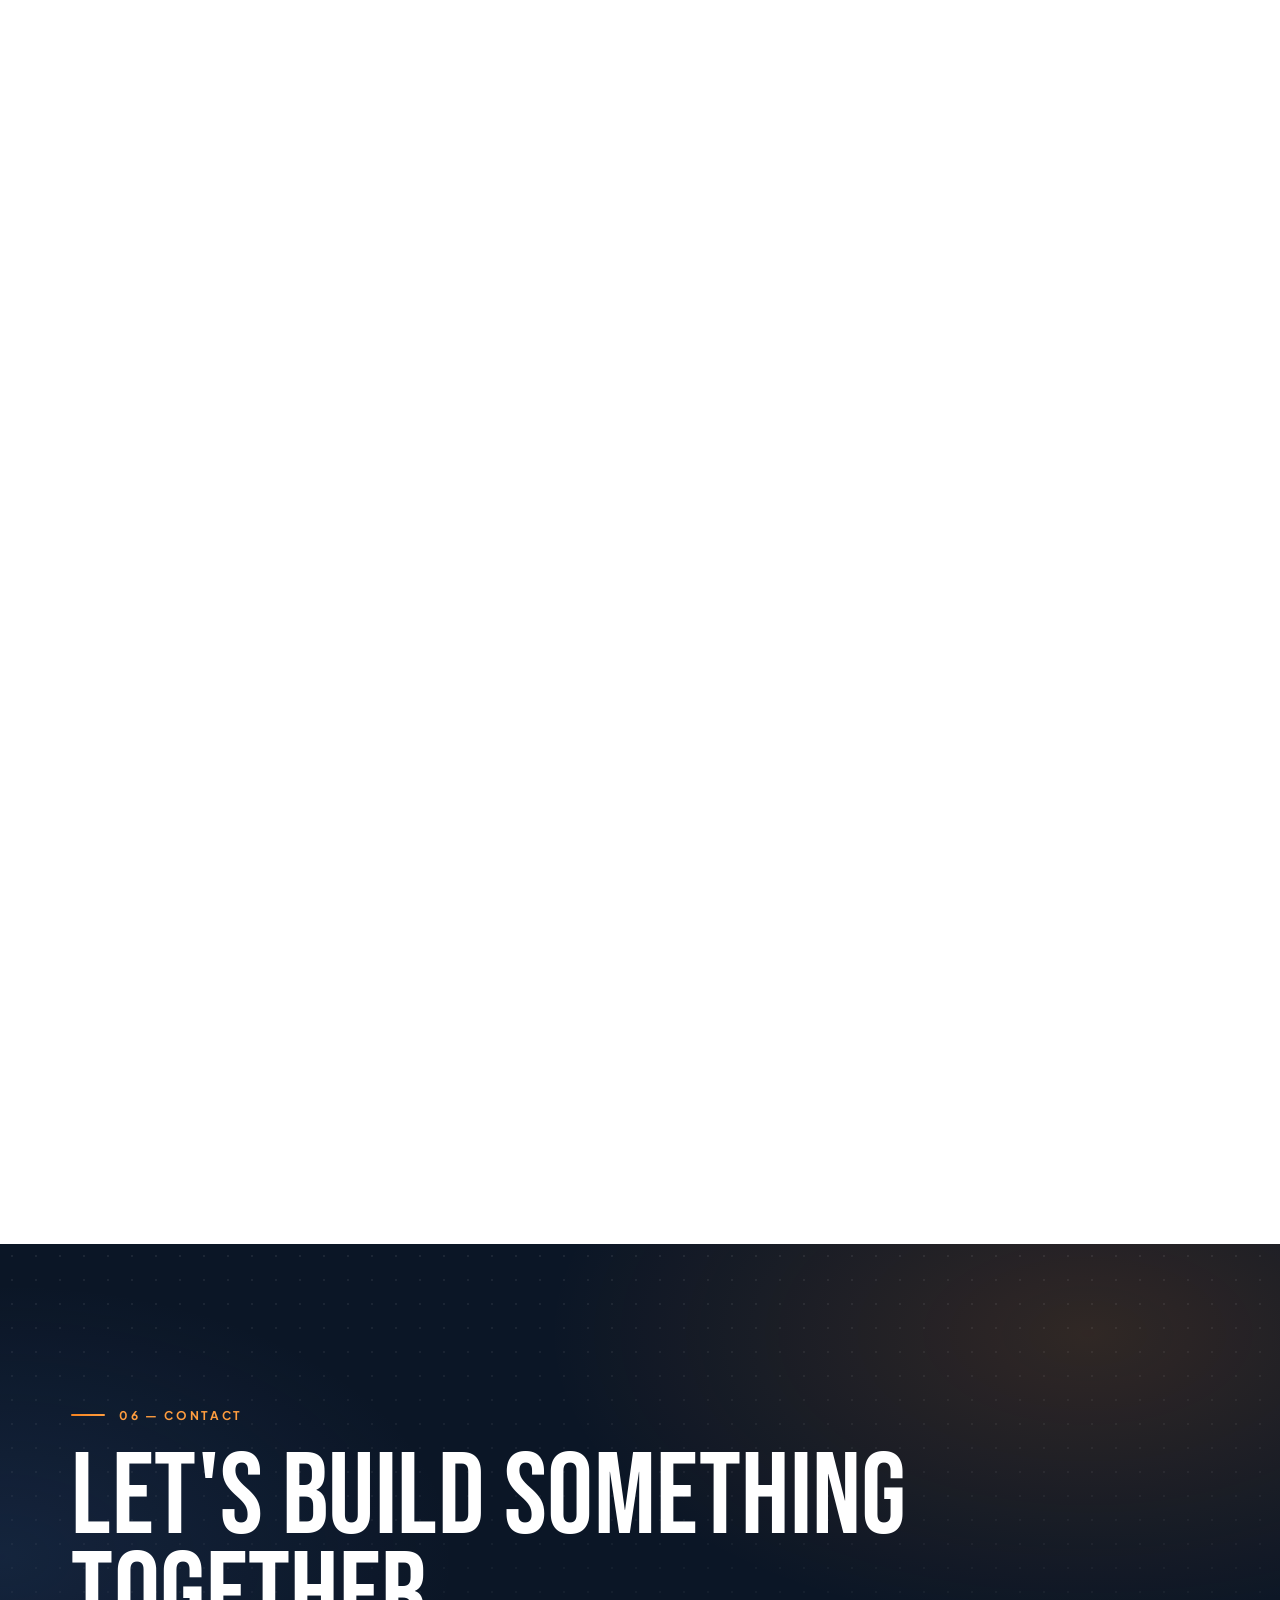
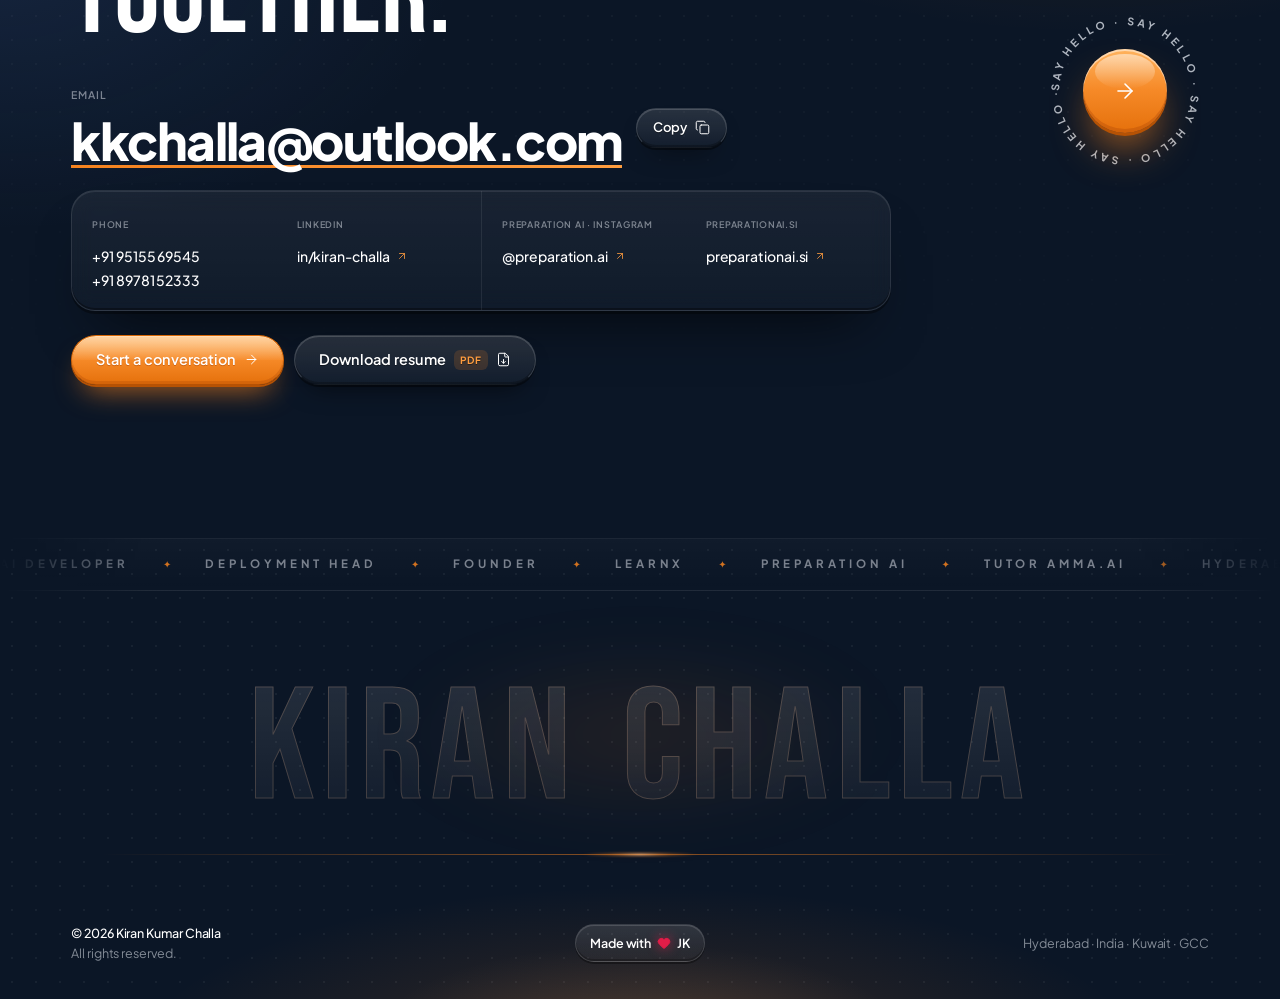
==== commit 39b0555f: "AI-upscaled HD character and a richer footer finale - Every intro frame re-rendered with AI super-re" ====
--- a/html/index.html
+++ b/html/index.html
@@ -30,7 +30,7 @@
   <link rel="preconnect" href="https://fonts.gstatic.com" crossorigin>
   <link href="https://fonts.googleapis.com/css2?family=Bebas+Neue&family=Instrument+Serif:ital@0;1&family=Plus+Jakarta+Sans:wght@400;500;600;700;800&family=JetBrains+Mono:wght@400;500&display=swap" rel="stylesheet">
   <link rel="preload" as="image" href="assets/img/intro-start.webp" type="image/webp">
-  <link rel="stylesheet" href="assets/css/styles.css?v=11b19b592d">
+  <link rel="stylesheet" href="assets/css/styles.css?v=4f39ac15dd">
   <script>document.documentElement.classList.add("js");setTimeout(function(){if(!window.__kc)document.documentElement.classList.remove("js")},2500)</script>
 
   <script type="application/ld+json">
@@ -847,10 +847,10 @@
   </main>
 
   <footer class="footer" id="footer">
+    <div class="wm-band" aria-hidden="true"><div class="wm-band-track"><span>AI Developer</span><i>✦</i><span>Deployment Head</span><i>✦</i><span>Founder</span><i>✦</i><span>LearnX</span><i>✦</i><span>Preparation AI</span><i>✦</i><span>Tutor Amma.AI</span><i>✦</i><span>Hyderabad · Kuwait · GCC</span><i>✦</i><span>AI Developer</span><i>✦</i><span>Deployment Head</span><i>✦</i><span>Founder</span><i>✦</i><span>LearnX</span><i>✦</i><span>Preparation AI</span><i>✦</i><span>Tutor Amma.AI</span><i>✦</i><span>Hyderabad · Kuwait · GCC</span><i>✦</i></div></div>
     <div class="wordmark" aria-hidden="true">
-      <span class="wm-base">KIRAN CHALLA</span>
-      <span class="wm-gold">KIRAN CHALLA</span>
-      <span class="wm-aura" aria-hidden="true"></span>
+      <span class="wm-aura"></span>
+      <span class="wm-line"><span class="wm-l" style="--i:0">K</span><span class="wm-l" style="--i:1">I</span><span class="wm-l" style="--i:2">R</span><span class="wm-l" style="--i:3">A</span><span class="wm-l" style="--i:4">N</span><span class="wm-sp"></span><span class="wm-l" style="--i:6">C</span><span class="wm-l" style="--i:7">H</span><span class="wm-l" style="--i:8">A</span><span class="wm-l" style="--i:9">L</span><span class="wm-l" style="--i:10">L</span><span class="wm-l" style="--i:11">A</span></span>
     </div>
     <div class="wm-horizon" aria-hidden="true"><i></i></div>
     <div class="container footer-bar">
@@ -862,6 +862,6 @@
 
   <div class="toast" id="toast" role="status" aria-live="polite"></div>
 
-  <script src="assets/js/main.js?v=40416309ae" defer></script>
+  <script src="assets/js/main.js?v=0fd16d3abe" defer></script>
 </body>
 </html>
--- a/html/assets/css/styles.css
+++ b/html/assets/css/styles.css
@@ -1895,3 +1895,79 @@
   .footer .wordmark { opacity: 1; filter: none; letter-spacing: .06em; }
   .wm-aura, .wm-horizon i { animation: none; } .wm-horizon { transform: none; }
 }
+
+/* ==========================================================================
+   v11 — Footer finale: keyword band, letter-by-letter wordmark, ember horizon
+   Effects: 1) slow keyword marquee  2) letters rise one by one  3) ember fill climbs with
+   scroll over a glass base  4) per-letter hover lift + glow  5) sunrise glow from the
+   bottom edge  6) horizon line with a glint
+   ========================================================================== */
+.footer { isolation: isolate; }
+.footer::after {
+  content: ""; position: absolute; z-index: -1; left: 0; right: 0; bottom: 0; height: 75%; pointer-events: none;
+  background:
+    radial-gradient(55% 70% at 50% 118%, rgba(245,130,31,.20) 0%, rgba(245,130,31,.07) 45%, transparent 72%),
+    radial-gradient(30% 40% at 50% 112%, rgba(255,190,130,.14), transparent 70%);
+  opacity: 0; transition: opacity 2.4s var(--ease) .3s;
+}
+.footer.wm-in::after { opacity: 1; }
+
+/* Keyword band */
+.wm-band {
+  position: relative; overflow: hidden; padding: 16px 0;
+  border-top: 1px solid rgba(255,255,255,.07); border-bottom: 1px solid rgba(255,255,255,.07);
+  background: linear-gradient(180deg, rgba(255,255,255,.025), transparent);
+  -webkit-mask-image: linear-gradient(90deg, transparent, #000 12%, #000 88%, transparent);
+  mask-image: linear-gradient(90deg, transparent, #000 12%, #000 88%, transparent);
+}
+.wm-band-track { display: flex; align-items: center; gap: 34px; width: max-content; animation: marquee 48s linear infinite; }
+.wm-band span { font-size: 11.5px; font-weight: 700; letter-spacing: .34em; text-transform: uppercase; color: rgba(231,236,244,.5); white-space: nowrap; }
+.wm-band i { font-style: normal; font-size: 10px; color: var(--accent); opacity: .85; }
+
+/* Wordmark */
+.footer .wordmark {
+  font-size: clamp(60px, 12.4vw, 220px); line-height: .86; letter-spacing: .14em; opacity: 1; filter: none;
+  padding-top: clamp(44px, 6.5vw, 96px); margin-bottom: clamp(14px, 2.4vw, 34px); pointer-events: auto;
+  transition: letter-spacing 2.4s cubic-bezier(.16,1,.3,1);
+}
+.footer.wm-in .wordmark { letter-spacing: .045em; }
+.wm-line { display: block; overflow: hidden; padding: .06em 0 .02em; }
+.wm-sp { display: inline-block; width: .28em; }
+.wm-l {
+  --lift: 0;
+  display: inline-block; color: transparent; cursor: default;
+  -webkit-text-stroke: 1px rgba(255,196,150,.2);
+  background-image:
+    linear-gradient(180deg, #d9a47c 0%, #b97a4b 30%, #8f5631 58%, #58351f 82%, #2a1b13 100%),
+    linear-gradient(180deg, rgba(255,255,255,.10) 0%, rgba(255,255,255,.03) 100%);
+  background-repeat: no-repeat;
+  background-size: 100% calc(var(--fill, 0) * 100%), 100% 100%;
+  background-position: 0 100%, 0 0;
+  -webkit-background-clip: text; background-clip: text;
+  transform: translateY(112%);
+  transition: transform 1.3s cubic-bezier(.16,1,.3,1) calc(var(--i) * 70ms + .15s), -webkit-text-stroke-color .5s;
+}
+.footer.wm-in .wm-l { transform: translateY(calc(var(--lift) * -5%)); }
+.wm-l:hover {
+  --lift: 1; -webkit-text-stroke-color: rgba(255,200,150,.75);
+  background-image:
+    linear-gradient(180deg, #ffc98f 0%, #ff9d3f 35%, #f5821f 60%, #a04a06 100%),
+    linear-gradient(180deg, rgba(255,255,255,.10) 0%, rgba(255,255,255,.03) 100%);
+  transition-delay: 0s; transition-duration: .5s;
+}
+.wm-base, .wm-gold, .wm-reflect { display: none; }
+.wm-aura { top: 62%; width: 52%; height: 110%; background: radial-gradient(closest-side, rgba(245,130,31,.10), rgba(245,130,31,.03) 55%, transparent 75%); }
+.wm-horizon { width: min(84%, 1240px); margin-bottom: clamp(26px, 3.6vw, 50px); }
+.footer-bar { padding-bottom: 6px; }
+@media (max-width: 860px) {
+  .footer .wordmark { font-size: 12.6vw; letter-spacing: .08em; }
+  .footer.wm-in .wordmark { letter-spacing: .02em; }
+  .wm-band { padding: 12px 0; }
+  .wm-band span { font-size: 10px; letter-spacing: .26em; }
+}
+@media (prefers-reduced-motion: reduce) {
+  .wm-l { transform: none; transition: none; }
+  .wm-band-track { animation: none; }
+  .footer::after { opacity: 1; }
+  .footer .wordmark { letter-spacing: .045em; }
+}
